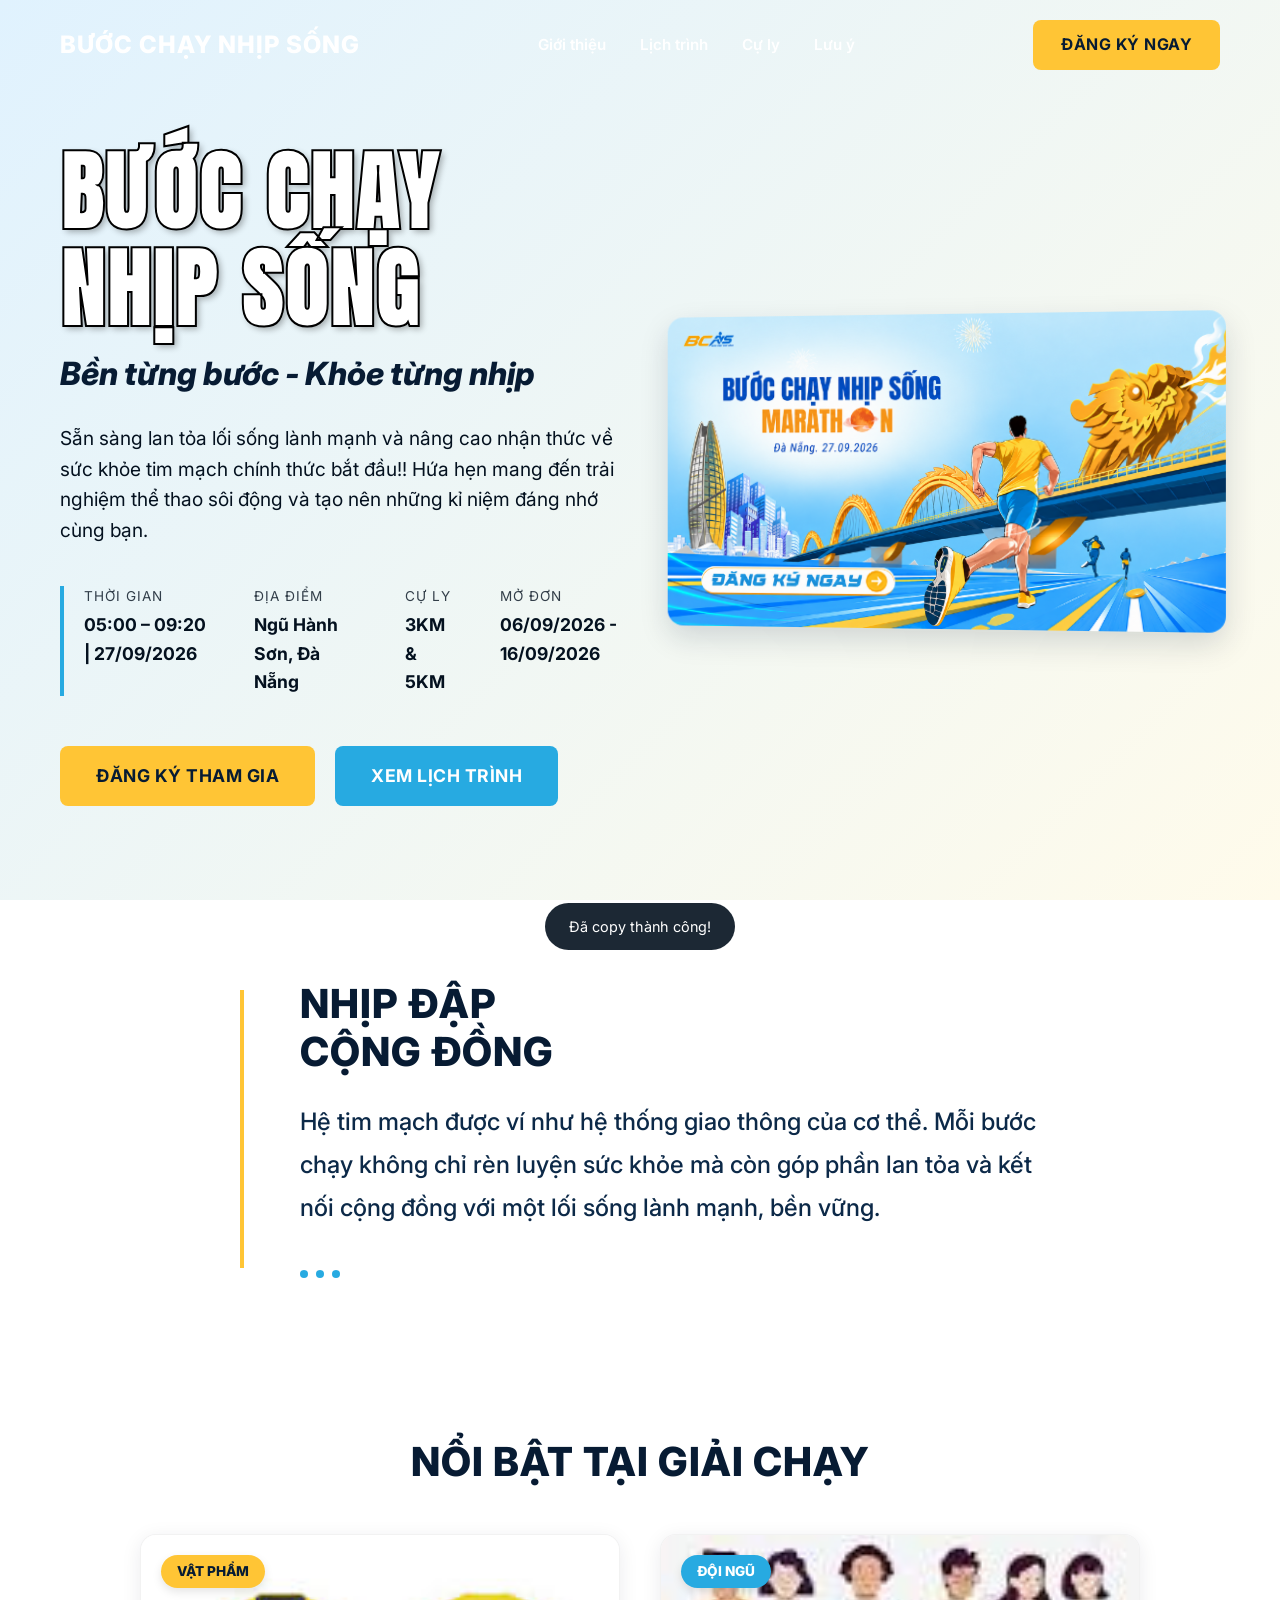
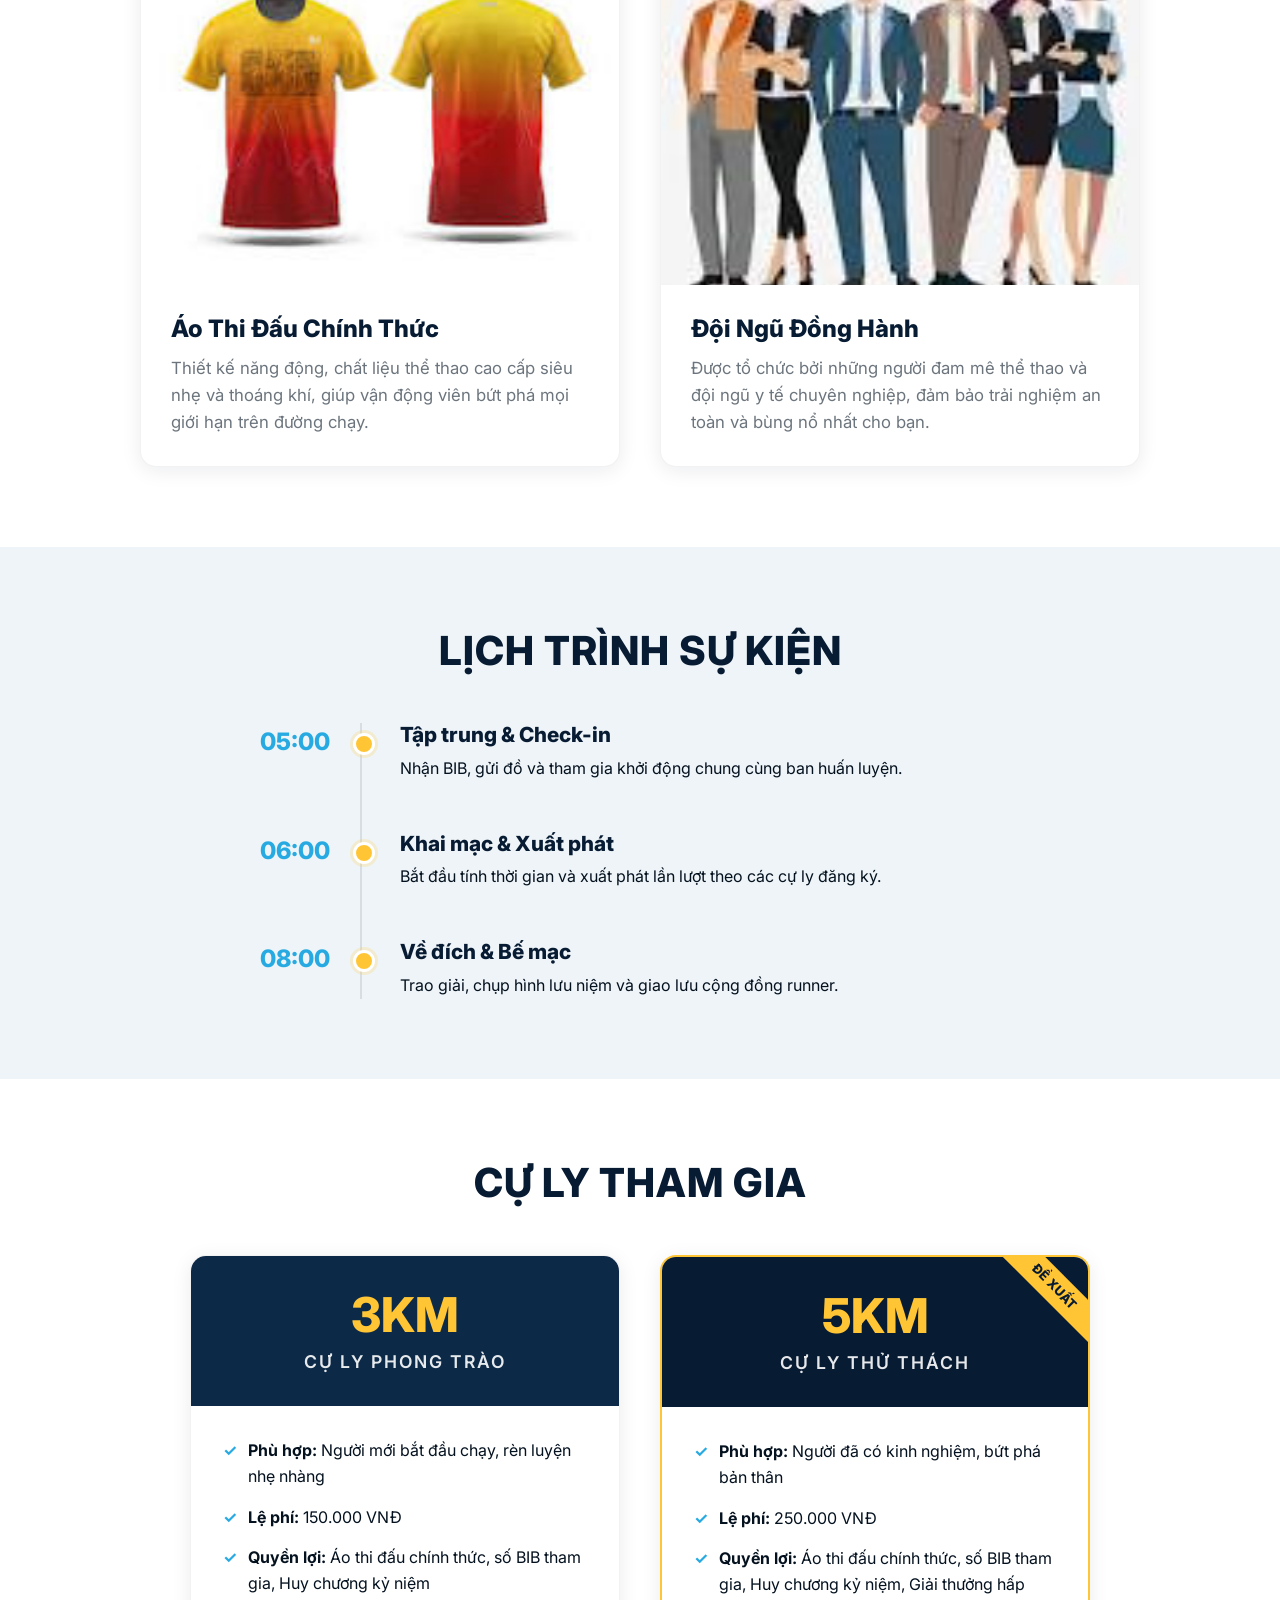
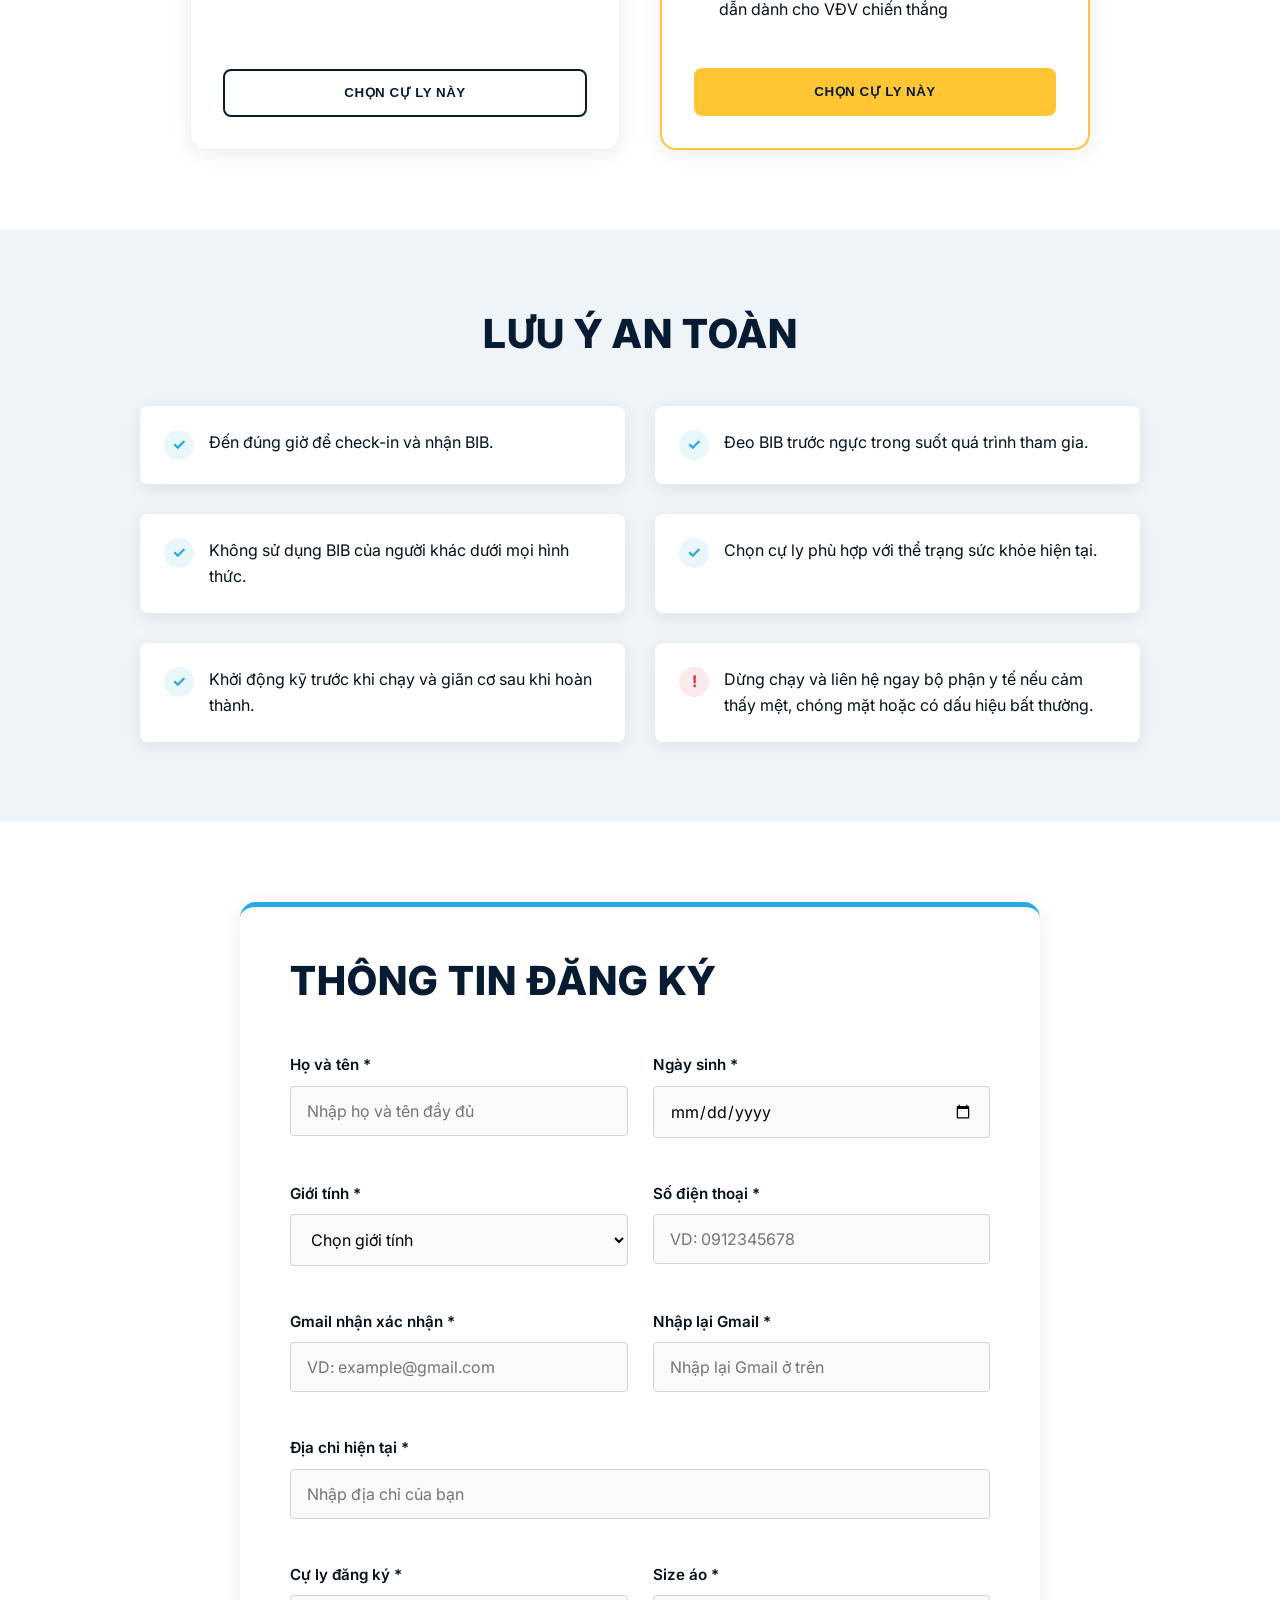
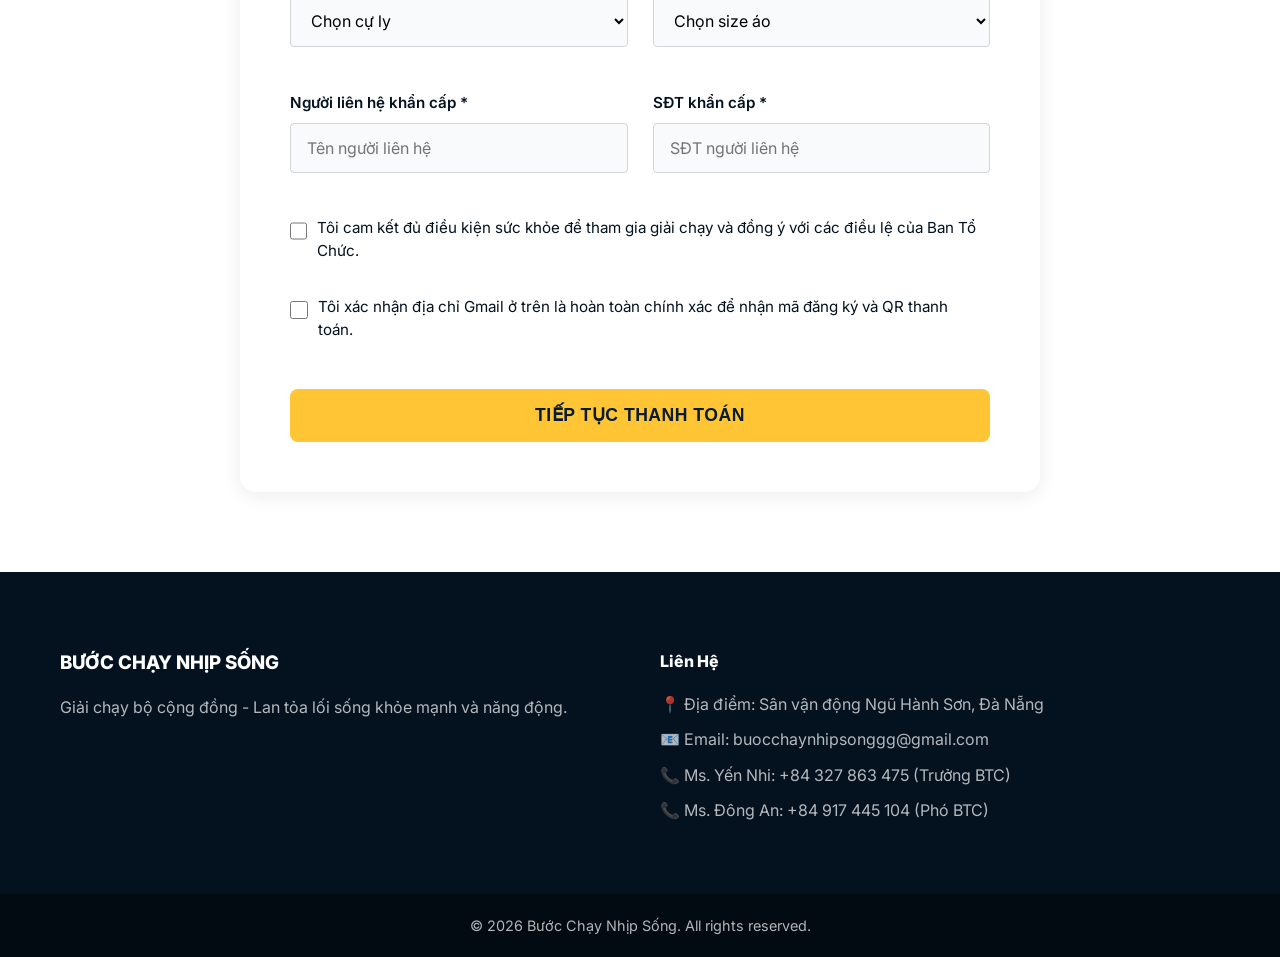
==== index.html @ dd61e68c "BCNS v0" ====
<!DOCTYPE html>
<html lang="vi">
<head>
    <meta charset="UTF-8">
    <meta name="viewport" content="width=device-width, initial-scale=1.0">
    <title>BƯỚC CHẠY NHỊP SỐNG - Đăng Ký Giải Chạy</title>
    <meta name="description" content="Đăng ký tham gia giải chạy cộng đồng BƯỚC CHẠY NHỊP SỐNG tại Đà Nẵng. Bền từng bước - Khỏe từng nhịp.">
    <link rel="preconnect" href="https://fonts.googleapis.com">
    <link rel="preconnect" href="https://fonts.gstatic.com" crossorigin>
    <link href="https://fonts.googleapis.com/css2?family=Anton&family=Inter:wght@400;500;600;700;800&display=swap" rel="stylesheet">
    <link rel="stylesheet" href="assets/css/style.css">
</head>
<body>
    <!-- HEADER -->
    <header id="header">
        <div class="container header-container">
            <div class="logo">
                <span class="logo-text">BƯỚC CHẠY NHỊP SỐNG</span>
            </div>
            <nav class="desktop-nav">
                <a href="#hero">Giới thiệu</a>
                <a href="#schedule">Lịch trình</a>
                <a href="#distance">Cự ly</a>
                <a href="#safety">Lưu ý</a>
            </nav>
            <div class="header-cta">
                <a href="#register" class="btn btn-primary">Đăng ký ngay</a>
            </div>
            <button class="mobile-menu-btn" aria-label="Mở menu">
                <span></span>
                <span></span>
                <span></span>
            </button>
        </div>
        <div class="mobile-nav">
            <a href="#hero">Giới thiệu</a>
            <a href="#schedule">Lịch trình</a>
            <a href="#distance">Cự ly</a>
            <a href="#safety">Lưu ý</a>
            <a href="#register" class="btn btn-primary">Đăng ký ngay</a>
        </div>
    </header>

    <!-- HERO SECTION -->
    <section id="hero" class="hero fade-up">
        <!-- Nếu bạn có ảnh nền tổng thể (chứa mờ rồng và runner), hãy dùng class hero-bg-image -->
        <div class="container hero-container-split">
            <div class="hero-content-left">
                <h1 class="hero-title-stroke">BƯỚC CHẠY<br>NHỊP SỐNG</h1>
                <p class="hero-slogan-italic">Bền từng bước - Khỏe từng nhịp</p>
                <p class="hero-desc dark-text">Sẵn sàng lan tỏa lối sống lành mạnh và nâng cao nhận thức về sức khỏe tim mạch chính thức bắt đầu!! Hứa hẹn mang đến trải nghiệm thể thao sôi động và tạo nên những kỉ niệm đáng nhớ cùng bạn.</p>
                
                <div class="hero-info dark-text">
                    <div class="info-item">
                        <span class="info-label">Thời gian</span>
                        <span class="info-value">05:00 – 09:20 | 27/09/2026</span>
                    </div>
                    <div class="info-item">
                        <span class="info-label">Địa điểm</span>
                        <span class="info-value">Ngũ Hành Sơn, Đà Nẵng</span>
                    </div>
                    <div class="info-item">
                        <span class="info-label">Cự ly</span>
                        <span class="info-value">3KM & 5KM</span>
                    </div>
                    <div class="info-item">
                        <span class="info-label">Mở đơn</span>
                        <span class="info-value">06/09/2026 - 16/09/2026</span>
                    </div>
                </div>

                <div class="hero-buttons">
                    <a href="#register" class="btn btn-primary btn-large">Đăng ký tham gia</a>
                    <a href="#schedule" class="btn btn-secondary btn-large">Xem lịch trình</a>
                </div>
            </div>
            <div class="hero-image-right">
                <!-- Chèn ảnh khung bên phải của bạn vào đây (hero-banner.png) -->
                <img src="./images/banner.png" alt="Banner Bước Chạy Nhịp Sống" id="heroRightImage">
            </div>
        </div>
    </section>

    <!-- Ý NGHĨA CHIẾN DỊCH -->
    <section id="meaning" class="meaning py-section">
        <div class="container meaning-container fade-up">
            <div class="editorial-layout">
                <div class="editorial-line"></div>
                <h2 class="section-title">Nhịp Đập<br>Cộng Đồng</h2>
                <p class="editorial-text">
                    Hệ tim mạch được ví như hệ thống giao thông của cơ thể. Mỗi bước chạy không chỉ rèn luyện sức khỏe mà còn góp phần lan tỏa và kết nối cộng đồng với một lối sống lành mạnh, bền vững.
                </p>
                <div class="editorial-dots">
                    <span></span><span></span><span></span>
                </div>
            </div>
        </div>
    </section>

    <!-- TRƯNG BÀY VẬT PHẨM & ĐỘI NGŨ -->
    <section id="showcase" class="showcase py-section">
        <div class="container fade-up">
            <h2 class="section-title text-center">Nổi Bật Tại Giải Chạy</h2>
            <div class="showcase-grid">
                <!-- Áo chạy -->
                <div class="showcase-card">
                    <div class="showcase-image-wrapper">
                        <img src="images/aochay.jpg" alt="Áo thi đấu chính thức" class="showcase-img">
                        <div class="showcase-badge">Vật phẩm</div>
                    </div>
                    <div class="showcase-content">
                        <h3>Áo Thi Đấu Chính Thức</h3>
                        <p>Thiết kế năng động, chất liệu thể thao cao cấp siêu nhẹ và thoáng khí, giúp vận động viên bứt phá mọi giới hạn trên đường chạy.</p>
                    </div>
                </div>
                
                <!-- Đội ngũ -->
                <div class="showcase-card">
                    <div class="showcase-image-wrapper">
                        <img src="images/doingu.jpg" alt="Đội ngũ ban tổ chức" class="showcase-img">
                        <div class="showcase-badge team-badge">Đội ngũ</div>
                    </div>
                    <div class="showcase-content">
                        <h3>Đội Ngũ Đồng Hành</h3>
                        <p>Được tổ chức bởi những người đam mê thể thao và đội ngũ y tế chuyên nghiệp, đảm bảo trải nghiệm an toàn và bùng nổ nhất cho bạn.</p>
                    </div>
                </div>
            </div>
        </div>
    </section>

    <!-- LỊCH TRÌNH -->
    <section id="schedule" class="schedule py-section bg-alt">
        <div class="container fade-up">
            <h2 class="section-title text-center">Lịch Trình Sự Kiện</h2>
            <div class="timeline">
                <div class="timeline-item">
                    <div class="timeline-time">05:00</div>
                    <div class="timeline-content">
                        <h3>Tập trung & Check-in</h3>
                        <p>Nhận BIB, gửi đồ và tham gia khởi động chung cùng ban huấn luyện.</p>
                    </div>
                </div>
                <div class="timeline-item">
                    <div class="timeline-time">06:00</div>
                    <div class="timeline-content">
                        <h3>Khai mạc & Xuất phát</h3>
                        <p>Bắt đầu tính thời gian và xuất phát lần lượt theo các cự ly đăng ký.</p>
                    </div>
                </div>
                <div class="timeline-item">
                    <div class="timeline-time">08:00</div>
                    <div class="timeline-content">
                        <h3>Về đích & Bế mạc</h3>
                        <p>Trao giải, chụp hình lưu niệm và giao lưu cộng đồng runner.</p>
                    </div>
                </div>
            </div>
        </div>
    </section>

    <!-- CỰ LY -->
    <section id="distance" class="distance py-section">
        <div class="container fade-up">
            <h2 class="section-title text-center">Cự Ly Tham Gia</h2>
            <div class="distance-grid">
                <!-- Card 3KM -->
                <div class="distance-card">
                    <div class="card-header">
                        <h3>3KM</h3>
                        <span class="card-subtitle">Cự ly phong trào</span>
                    </div>
                    <div class="card-body">
                        <ul class="card-features">
                            <li><strong>Phù hợp:</strong> Người mới bắt đầu chạy, rèn luyện nhẹ nhàng</li>
                            <li><strong>Lệ phí:</strong> 150.000 VNĐ</li>
                            <li><strong>Quyền lợi:</strong> Áo thi đấu chính thức, số BIB tham gia, Huy chương kỷ niệm</li>
                        </ul>
                        <button class="btn btn-outline btn-full" onclick="selectDistance('3km')">Chọn cự ly này</button>
                    </div>
                </div>
                
                <!-- Card 5KM -->
                <div class="distance-card highlight">
                    <div class="card-header">
                        <h3>5KM</h3>
                        <span class="card-subtitle">Cự ly thử thách</span>
                    </div>
                    <div class="card-body">
                        <ul class="card-features">
                            <li><strong>Phù hợp:</strong> Người đã có kinh nghiệm, bứt phá bản thân</li>
                            <li><strong>Lệ phí:</strong> 250.000 VNĐ</li>
                            <li><strong>Quyền lợi:</strong> Áo thi đấu chính thức, số BIB tham gia, Huy chương kỷ niệm, Giải thưởng hấp dẫn dành cho VĐV chiến thắng</li>
                        </ul>
                        <button class="btn btn-primary btn-full" onclick="selectDistance('5km')">Chọn cự ly này</button>
                    </div>
                </div>
            </div>
        </div>
    </section>

    <!-- LƯU Ý AN TOÀN -->
    <section id="safety" class="safety py-section bg-alt">
        <div class="container fade-up">
            <h2 class="section-title text-center">Lưu Ý An Toàn</h2>
            <div class="safety-list">
                <div class="safety-item">
                    <span class="safety-icon">✓</span>
                    <p>Đến đúng giờ để check-in và nhận BIB.</p>
                </div>
                <div class="safety-item">
                    <span class="safety-icon">✓</span>
                    <p>Đeo BIB trước ngực trong suốt quá trình tham gia.</p>
                </div>
                <div class="safety-item">
                    <span class="safety-icon">✓</span>
                    <p>Không sử dụng BIB của người khác dưới mọi hình thức.</p>
                </div>
                <div class="safety-item">
                    <span class="safety-icon">✓</span>
                    <p>Chọn cự ly phù hợp với thể trạng sức khỏe hiện tại.</p>
                </div>
                <div class="safety-item">
                    <span class="safety-icon">✓</span>
                    <p>Khởi động kỹ trước khi chạy và giãn cơ sau khi hoàn thành.</p>
                </div>
                <div class="safety-item">
                    <span class="safety-icon warning">!</span>
                    <p>Dừng chạy và liên hệ ngay bộ phận y tế nếu cảm thấy mệt, chóng mặt hoặc có dấu hiệu bất thường.</p>
                </div>
            </div>
        </div>
    </section>

    <!-- FORM ĐĂNG KÝ -->
    <section id="register" class="register py-section">
        <div class="container fade-up">
            <div class="form-container">
                <h2 class="section-title">Thông Tin Đăng Ký</h2>
                <form id="registrationForm" onsubmit="handleFormSubmit(event)">
                    <div class="form-grid">
                        <div class="form-group">
                            <label for="fullname">Họ và tên *</label>
                            <input type="text" id="fullname" name="fullname" placeholder="Nhập họ và tên đầy đủ" required>
                            <span class="error-msg" id="error-fullname"></span>
                        </div>
                        <div class="form-group">
                            <label for="dob">Ngày sinh *</label>
                            <input type="date" id="dob" name="dob" required>
                            <span class="error-msg" id="error-dob"></span>
                        </div>
                        <div class="form-group">
                            <label for="gender">Giới tính *</label>
                            <select id="gender" name="gender" required>
                                <option value="" disabled selected>Chọn giới tính</option>
                                <option value="Nam">Nam</option>
                                <option value="Nữ">Nữ</option>
                            </select>
                            <span class="error-msg" id="error-gender"></span>
                        </div>
                        <div class="form-group">
                            <label for="phone">Số điện thoại *</label>
                            <input type="tel" id="phone" name="phone" placeholder="VD: 0912345678" pattern="[0-9]{10}" required>
                            <span class="error-msg" id="error-phone"></span>
                        </div>
                        <div class="form-group">
                            <label for="email">Gmail nhận xác nhận *</label>
                            <input type="email" id="email" name="email" placeholder="VD: example@gmail.com" required>
                            <span class="error-msg" id="error-email"></span>
                        </div>
                        <div class="form-group">
                            <label for="confirmEmail">Nhập lại Gmail *</label>
                            <input type="email" id="confirmEmail" name="confirmEmail" placeholder="Nhập lại Gmail ở trên" required>
                            <span class="error-msg" id="error-confirmEmail"></span>
                        </div>
                        
                        <!-- HONEYPOT TRÁNH SPAM -->
                        <div style="display:none;">
                            <input type="text" id="website_url" name="website_url" tabindex="-1" autocomplete="off">
                        </div>
                        <div class="form-group full-width">
                            <label for="address">Địa chỉ hiện tại *</label>
                            <input type="text" id="address" name="address" placeholder="Nhập địa chỉ của bạn" required>
                            <span class="error-msg" id="error-address"></span>
                        </div>
                        <div class="form-group">
                            <label for="distance-select">Cự ly đăng ký *</label>
                            <select id="distance-select" name="distance" required onchange="updateFee()">
                                <option value="" disabled selected>Chọn cự ly</option>
                                <option value="3km" data-fee="150000">3KM (150.000đ)</option>
                                <option value="5km" data-fee="250000">5KM (250.000đ)</option>
                            </select>
                            <span class="error-msg" id="error-distance-select"></span>
                        </div>
                        <div class="form-group">
                            <label for="size">Size áo *</label>
                            <select id="size" name="size" required>
                                <option value="" disabled selected>Chọn size áo</option>
                                <option value="S">Size S</option>
                                <option value="M">Size M</option>
                                <option value="L">Size L</option>
                                <option value="XL">Size XL</option>
                                <option value="XXL">Size XXL</option>
                            </select>
                            <span class="error-msg" id="error-size"></span>
                        </div>
                        <div class="form-group">
                            <label for="emergencyName">Người liên hệ khẩn cấp *</label>
                            <input type="text" id="emergencyName" name="emergencyName" placeholder="Tên người liên hệ" required>
                            <span class="error-msg" id="error-emergencyName"></span>
                        </div>
                        <div class="form-group">
                            <label for="emergencyPhone">SĐT khẩn cấp *</label>
                            <input type="tel" id="emergencyPhone" name="emergencyPhone" placeholder="SĐT người liên hệ" pattern="[0-9]{10}" required>
                            <span class="error-msg" id="error-emergencyPhone"></span>
                        </div>
                        
                        <div class="form-group full-width checkbox-group">
                            <input type="checkbox" id="agreement" name="agreement" required>
                            <label for="agreement">Tôi cam kết đủ điều kiện sức khỏe để tham gia giải chạy và đồng ý với các điều lệ của Ban Tổ Chức.</label>
                            <span class="error-msg" id="error-agreement"></span>
                        </div>
                        <div class="form-group full-width checkbox-group">
                            <input type="checkbox" id="confirmEmailCheck" name="confirmEmailCheck" required>
                            <label for="confirmEmailCheck">Tôi xác nhận địa chỉ Gmail ở trên là hoàn toàn chính xác để nhận mã đăng ký và QR thanh toán.</label>
                            <span class="error-msg" id="error-confirmEmailCheck"></span>
                        </div>
                    </div>

                    <div class="form-actions">
                        <button type="submit" class="btn btn-primary btn-large btn-full" id="submitBtn">
                            Tiếp tục thanh toán
                        </button>
                    </div>
                </form>
            </div>
        </div>
    </section>

    <!-- KHU VỰC THANH TOÁN (Ẩn mặc định) -->
    <section id="paymentSection" class="register py-section" style="display: none;">
        <div class="container fade-up visible">
            <div class="form-container" style="text-align: center;">
                <h2 class="section-title">Thanh Toán Đăng Ký</h2>
                <div class="info-box" style="text-align: left; background: var(--bg-light); border-left: 4px solid var(--blue-sport); padding: 15px; margin-bottom: 20px;">
                    <p><strong>Mã đăng ký:</strong> <span id="paymentCode" class="highlight-text" style="color: var(--blue-sport);"></span></p>
                    <p style="font-size: 0.9rem; color: var(--navy-sub); margin-top: 5px;">Mã này đã được gửi về Gmail của bạn.</p>
                </div>
                
                <div class="qr-wrapper" style="margin-bottom: 20px;">
                    <img id="paymentQrImage" src="" alt="QR Code Thanh Toán" style="max-width: 250px; border: 1px solid #E5E7EB; border-radius: 8px; padding: 10px;">
                </div>
                
                <div class="payment-info" style="text-align: left; background: #f9fafb; padding: 20px; border-radius: 8px; margin-bottom: 25px;">
                    <div class="info-row" style="display: flex; justify-content: space-between; margin-bottom: 15px; border-bottom: 1px solid #e5e7eb; padding-bottom: 10px;">
                        <span class="label" style="color: #6b7280; font-weight: 500;">Ngân hàng:</span>
                        <span class="value" id="paymentBankName" style="font-weight: 600;"></span>
                    </div>
                    <div class="info-row" style="display: flex; justify-content: space-between; margin-bottom: 15px; border-bottom: 1px solid #e5e7eb; padding-bottom: 10px;">
                        <span class="label" style="color: #6b7280; font-weight: 500;">Chủ tài khoản:</span>
                        <span class="value" id="paymentAccountName" style="font-weight: 600;"></span>
                    </div>
                    <div class="info-row" style="display: flex; justify-content: space-between; margin-bottom: 15px; border-bottom: 1px solid #e5e7eb; padding-bottom: 10px;">
                        <span class="label" style="color: #6b7280; font-weight: 500;">Số tài khoản:</span>
                        <div class="copy-group" style="display: flex; gap: 10px; align-items: center;">
                            <span class="value" id="paymentBankAccount" style="font-weight: 600;"></span>
                            <button type="button" class="btn-copy" onclick="copyText('paymentBankAccount')" style="padding: 4px 8px; font-size: 0.8rem; background: var(--bg-alt); border: 1px solid #d1d5db; border-radius: 4px; cursor: pointer;">Copy</button>
                        </div>
                    </div>
                    <div class="info-row" style="display: flex; justify-content: space-between; margin-bottom: 15px; border-bottom: 1px solid #e5e7eb; padding-bottom: 10px;">
                        <span class="label" style="color: #6b7280; font-weight: 500;">Số tiền:</span>
                        <div class="copy-group" style="display: flex; gap: 10px; align-items: center;">
                            <span class="value highlight-text" id="paymentFee" style="color: var(--error); font-weight: bold;"></span>
                            <button type="button" class="btn-copy" onclick="copyText('paymentFee', true)" style="padding: 4px 8px; font-size: 0.8rem; background: var(--bg-alt); border: 1px solid #d1d5db; border-radius: 4px; cursor: pointer;">Copy</button>
                        </div>
                    </div>
                    <div class="info-row vertical" style="margin-bottom: 10px;">
                        <span class="label" style="display: block; color: #6b7280; font-weight: 500; margin-bottom: 5px;">Nội dung chuyển khoản (BẮT BUỘC):</span>
                        <div class="copy-group" style="display: flex; justify-content: space-between; align-items: center; background: #fff; padding: 10px; border: 1px dashed var(--error); border-radius: 4px;">
                            <span class="value highlight-text" id="paymentTransferContent" style="color: var(--error); font-weight: bold;"></span>
                            <button type="button" class="btn-copy" onclick="copyText('paymentTransferContent')" style="padding: 4px 8px; font-size: 0.8rem; background: var(--error); color: white; border: none; border-radius: 4px; cursor: pointer;">Copy</button>
                        </div>
                    </div>
                </div>
                
                <button type="button" class="btn btn-primary btn-large btn-full" id="btnShowUploadSection">
                    TÔI ĐÃ THANH TOÁN
                </button>
                <p style="margin-top: 15px; font-size: 0.9rem; color: #6b7280;">Bấm nút trên để mở khu vực tải ảnh hóa đơn (Bill).</p>
            </div>
        </div>
    </section>

    <!-- KHU VỰC TẢI HÓA ĐƠN (Ẩn mặc định) -->
    <section id="uploadSection" class="register py-section" style="display: none;">
        <div class="container fade-up visible">
            <div class="form-container" style="text-align: center;">
                <h2 class="section-title">Tải Hóa Đơn Chuyển Khoản</h2>
                <p style="margin-bottom: 20px; color: var(--navy-sub);">Vui lòng tải lên ảnh chụp màn hình giao dịch thành công.</p>
                
                <!-- Vùng Drag & Drop -->
                <div id="dropZone" class="upload-dropzone" style="border: 2px dashed var(--blue-sport); border-radius: 8px; padding: 40px 20px; background: #f0f9ff; cursor: pointer; transition: all 0.3s ease; margin-bottom: 20px;">
                    <div style="font-size: 3rem; margin-bottom: 10px;">📤</div>
                    <p style="font-weight: 600; color: var(--navy-main); margin-bottom: 5px;">Nhấn để chọn ảnh hoặc Kéo thả ảnh vào đây</p>
                    <p style="font-size: 0.85rem; color: #6b7280;">Hỗ trợ định dạng: JPG, JPEG, PNG, WEBP (Tối đa 2MB)</p>
                </div>
                
                <input type="file" id="billUploadInput" accept="image/jpeg, image/png, image/webp, image/jpg" style="display: none;">
                
                <!-- Vùng Preview Ảnh -->
                <div id="previewContainer" style="display: none; margin-bottom: 25px;">
                    <p style="font-weight: 600; color: var(--navy-main); margin-bottom: 10px;">Ảnh đã chọn:</p>
                    <div style="position: relative; display: inline-block;">
                        <img id="previewImage" src="" alt="Preview Bill" style="max-width: 100%; max-height: 300px; border-radius: 8px; border: 1px solid #d1d5db; box-shadow: 0 4px 6px rgba(0,0,0,0.1);">
                        <button id="resetUploadBtn" style="position: absolute; top: -10px; right: -10px; background: var(--error); color: white; border: none; border-radius: 50%; width: 30px; height: 30px; cursor: pointer; font-weight: bold; box-shadow: 0 2px 4px rgba(0,0,0,0.2);">X</button>
                    </div>
                </div>
                
                <button type="button" class="btn btn-primary btn-large btn-full" id="submitBillBtn" disabled>
                    GỬI BILL XÁC NHẬN
                </button>
            </div>
        </div>
    </section>

    <!-- FOOTER -->
    <footer class="footer">
        <div class="container footer-grid">
            <div class="footer-info">
                <h3>BƯỚC CHẠY NHỊP SỐNG</h3>
                <p>Giải chạy bộ cộng đồng - Lan tỏa lối sống khỏe mạnh và năng động.</p>
            </div>
            <div class="footer-contact">
                <h4>Liên Hệ</h4>
                <p>📍 Địa điểm: Sân vận động Ngũ Hành Sơn, Đà Nẵng</p>
                <p>📧 Email: buocchaynhipsonggg@gmail.com</p>
                <p>📞 Ms. Yến Nhi: +84 327 863 475 (Trưởng BTC)</p>
                <p>📞 Ms. Đông An: +84 917 445 104 (Phó BTC)</p>
            </div>
        </div>
        <div class="footer-bottom">
            <p>&copy; 2026 Bước Chạy Nhịp Sống. All rights reserved.</p>
        </div>
    </footer>

    <!-- MODAL XÁC NHẬN GMAIL -->
    <div id="confirmSubmitModal" class="modal">
        <div class="modal-content fade-up" style="max-width: 500px; text-align: center;">
            <div class="modal-body" style="padding: 30px;">
                <div style="font-size: 3rem; margin-bottom: 15px;">✉️</div>
                <h3 style="margin-bottom: 15px; color: var(--navy-main);">Xác nhận thông tin</h3>
                <p style="margin-bottom: 10px; color: var(--navy-sub);">Gmail nhận thông tin của bạn là:</p>
                <div style="background: var(--bg-light); padding: 15px; border-radius: 8px; margin-bottom: 20px;">
                    <strong id="confirmModalEmailTxt" style="color: var(--blue-sport); font-size: 1.1rem;"></strong>
                </div>
                <p style="margin-bottom: 25px; color: var(--error); font-size: 0.9rem;">
                    Vui lòng kiểm tra kỹ. Mã đăng ký và thông tin nhận BIB sẽ được gửi đến địa chỉ này!
                </p>
                <div style="display: flex; gap: 15px; justify-content: center;">
                    <button class="btn btn-outline" onclick="closeConfirmModal()">Sửa lại email</button>
                    <button class="btn btn-primary" id="finalSubmitBtn" onclick="submitRegistration()">Xác nhận gửi</button>
                </div>
            </div>
        </div>
    </div>

    <!-- Toast Notification cho thao tác Copy -->
    <div id="toast" class="toast">Đã copy thành công!</div>

    <script src="assets/js/config.js"></script>
    <script src="assets/js/registration.js"></script>
    <script src="assets/js/payment-proof.js"></script>
</body>
</html>
---- assets/css/style.css ----
/* ==========================================================================
   DESIGN TOKENS & VARIABLES
   ========================================================================== */
   :root {
    /* Colors */
    --navy-main: #071B33;
    --navy-sub: #0C2948;
    --navy-dark: #04111F;
    --yellow-energy: #FFC535;
    --blue-sport: #27AAE1;
    --white: #FFFFFF;
    --bg-light: #EEF4F7;
    --text-muted: #6C757D;
    --error: #DC3545;
    
    /* Typography */
    --font-family: 'Inter', sans-serif;
    
    /* Spacing */
    --container-max-width: 1200px;
    --section-padding: 80px 20px;
    --card-padding: 32px;
    
    /* Layout */
    --radius-sm: 4px;
    --radius-md: 8px;
    --radius-lg: 16px;
    --shadow-subtle: 0 4px 20px rgba(7, 27, 51, 0.08);
    --shadow-hover: 0 12px 30px rgba(7, 27, 51, 0.15);
    --transition: all 0.3s cubic-bezier(0.25, 0.8, 0.25, 1);
}

/* ==========================================================================
   RESET & BASE STYLES
   ========================================================================== */
* {
    margin: 0;
    padding: 0;
    box-sizing: border-box;
}

html {
    scroll-behavior: smooth;
    font-size: 16px;
}

body {
    font-family: var(--font-family);
    color: var(--navy-dark);
    background-color: var(--white);
    line-height: 1.6;
    overflow-x: hidden;
}

h1, h2, h3, h4, h5, h6 {
    font-weight: 800;
    line-height: 1.2;
    margin-bottom: 1rem;
    color: var(--navy-main);
}

a {
    text-decoration: none;
    color: var(--blue-sport);
    transition: var(--transition);
}

ul {
    list-style: none;
}

.container {
    max-width: var(--container-max-width);
    margin: 0 auto;
    padding: 0 20px;
}

.py-section {
    padding: var(--section-padding);
}

.bg-alt {
    background-color: var(--bg-light);
}

.text-center {
    text-align: center;
}

.section-title {
    font-size: 2.5rem;
    margin-bottom: 3rem;
    text-transform: uppercase;
    letter-spacing: 1px;
}

/* ==========================================================================
   BUTTONS
   ========================================================================== */
.btn {
    display: inline-flex;
    align-items: center;
    justify-content: center;
    padding: 12px 28px;
    border-radius: var(--radius-md);
    font-weight: 700;
    text-transform: uppercase;
    letter-spacing: 0.5px;
    cursor: pointer;
    border: none;
    transition: var(--transition);
    min-height: 48px; /* Mobile tap target */
}

.btn-primary {
    background-color: var(--yellow-energy);
    color: var(--navy-main);
}

.btn-primary:hover {
    background-color: #e5b02f;
    transform: translateY(-2px);
    box-shadow: 0 6px 15px rgba(255, 197, 53, 0.4);
}

.btn-secondary {
    background-color: var(--blue-sport);
    color: var(--white);
}

.btn-secondary:hover {
    background-color: #1f90c2;
    transform: translateY(-2px);
    box-shadow: 0 6px 15px rgba(39, 170, 225, 0.4);
}

.btn-outline {
    background-color: transparent;
    border: 2px solid var(--navy-main);
    color: var(--navy-main);
}

.btn-outline:hover {
    background-color: var(--navy-main);
    color: var(--white);
}

.btn-large {
    padding: 16px 36px;
    font-size: 1.1rem;
}

.btn-full {
    width: 100%;
}

.btn:disabled {
    opacity: 0.7;
    cursor: not-allowed;
    transform: none;
    box-shadow: none;
}

/* ==========================================================================
   HEADER & NAVIGATION
   ========================================================================== */
header {
    position: fixed;
    top: 0;
    left: 0;
    width: 100%;
    z-index: 1000;
    background-color: transparent;
    transition: var(--transition);
    padding: 20px 0;
}

header.scrolled {
    background-color: rgba(7, 27, 51, 0.95);
    backdrop-filter: blur(10px);
    padding: 12px 0;
    box-shadow: 0 2px 10px rgba(0,0,0,0.1);
}

.header-container {
    display: flex;
    justify-content: space-between;
    align-items: center;
}

.logo-text {
    font-weight: 800;
    font-size: 1.5rem;
    color: var(--white);
    text-transform: uppercase;
    letter-spacing: 1px;
}

.desktop-nav a {
    color: var(--white);
    margin: 0 15px;
    font-weight: 600;
    font-size: 0.95rem;
    position: relative;
}

.desktop-nav a::after {
    content: '';
    position: absolute;
    bottom: -4px;
    left: 0;
    width: 0;
    height: 2px;
    background-color: var(--yellow-energy);
    transition: var(--transition);
}

.desktop-nav a:hover::after {
    width: 100%;
}

.mobile-menu-btn {
    display: none;
    background: transparent;
    border: none;
    cursor: pointer;
    flex-direction: column;
    gap: 6px;
    z-index: 1001;
}

.mobile-menu-btn span {
    display: block;
    width: 28px;
    height: 3px;
    background-color: var(--white);
    border-radius: 2px;
    transition: var(--transition);
}

.mobile-nav {
    position: fixed;
    top: 0;
    right: -100%;
    width: 280px;
    height: 100vh;
    background-color: var(--navy-main);
    display: flex;
    flex-direction: column;
    padding: 80px 30px;
    box-shadow: -5px 0 20px rgba(0,0,0,0.2);
    transition: 0.4s ease-in-out;
    z-index: 999;
}

.mobile-nav.open {
    right: 0;
}

.mobile-nav a {
    color: var(--white);
    font-size: 1.2rem;
    font-weight: 600;
    margin-bottom: 24px;
}

.mobile-nav .btn {
    margin-top: auto;
}

/* ==========================================================================
   HERO SECTION
   ========================================================================== */
.hero {
    position: relative;
    min-height: 100vh;
    display: flex;
    align-items: center;
    background: linear-gradient(135deg, #e0f2fe 0%, #fffbeb 100%);
    overflow: hidden;
}

.hero-container-split {
    display: flex;
    align-items: center;
    gap: 40px;
    width: 100%;
    padding-top: 100px;
    padding-bottom: 50px;
}

.hero-content-left {
    flex: 1;
    z-index: 2;
}

.hero-image-right {
    flex: 1;
    text-align: right;
    z-index: 2;
}

.hero-image-right img {
    max-width: 100%;
    height: auto;
    border-radius: var(--radius-lg);
    box-shadow: var(--shadow-hover);
    transform: perspective(1000px) rotateY(-5deg);
    transition: var(--transition);
}

.hero-image-right img:hover {
    transform: perspective(1000px) rotateY(0deg) scale(1.02);
}

.hero-title-stroke {
    font-family: 'Anton', sans-serif;
    font-size: 5.5rem;
    color: var(--white);
    line-height: 1.1;
    margin-bottom: 10px;
    text-transform: uppercase;
    -webkit-text-stroke: 2px #000;
    text-shadow: 3px 3px 6px rgba(0,0,0,0.3);
    letter-spacing: 2px;
}

.hero-slogan-italic {
    font-size: 2rem;
    font-weight: 800;
    font-style: italic;
    color: var(--navy-main);
    margin-bottom: 24px;
}

.hero-desc {
    font-size: 1.2rem;
    margin-bottom: 40px;
    max-width: 600px;
}

.dark-text, .dark-text * {
    color: var(--navy-dark) !important;
}

.hero-info {
    display: flex;
    gap: 40px;
    margin-bottom: 50px;
    border-left: 4px solid var(--blue-sport);
    padding-left: 20px;
}

.info-item {
    display: flex;
    flex-direction: column;
}

.info-label {
    font-size: 0.85rem;
    text-transform: uppercase;
    letter-spacing: 1px;
    opacity: 0.8;
    margin-bottom: 4px;
}

.info-value {
    font-size: 1.1rem;
    font-weight: 700;
}

.hero-buttons {
    display: flex;
    gap: 20px;
}

/* ==========================================================================
   Ý NGHĨA CHIẾN DỊCH
   ========================================================================== */
.editorial-layout {
    max-width: 800px;
    margin: 0 auto;
    position: relative;
    padding-left: 60px;
}

.editorial-line {
    position: absolute;
    left: 0;
    top: 10px;
    bottom: 10px;
    width: 4px;
    background-color: var(--yellow-energy);
}

.editorial-layout .section-title {
    margin-bottom: 1.5rem;
}

.editorial-text {
    font-size: 1.5rem;
    line-height: 1.8;
    color: var(--navy-sub);
    font-weight: 500;
}

.editorial-dots {
    display: flex;
    gap: 8px;
    margin-top: 40px;
}

.editorial-dots span {
    width: 8px;
    height: 8px;
    border-radius: 50%;
    background-color: var(--blue-sport);
}

/* ==========================================================================
   SHOWCASE (ÁO & ĐỘI NGŨ)
   ========================================================================== */
.showcase-grid {
    display: grid;
    grid-template-columns: repeat(2, 1fr);
    gap: 40px;
    max-width: 1000px;
    margin: 0 auto;
}

.showcase-card {
    background: var(--white);
    border-radius: var(--radius-lg);
    overflow: hidden;
    box-shadow: var(--shadow-subtle);
    transition: var(--transition);
    border: 1px solid rgba(0,0,0,0.05);
}

.showcase-card:hover {
    transform: translateY(-5px);
    box-shadow: var(--shadow-hover);
}

.showcase-image-wrapper {
    position: relative;
    width: 100%;
    height: 350px;
    overflow: hidden;
    background-color: var(--bg-light);
}

.showcase-img {
    width: 100%;
    height: 100%;
    object-fit: cover;
    transition: transform 0.5s ease;
}

.showcase-card:hover .showcase-img {
    transform: scale(1.05);
}

.showcase-badge {
    position: absolute;
    top: 20px;
    left: 20px;
    background-color: var(--yellow-energy);
    color: var(--navy-main);
    padding: 6px 16px;
    font-weight: 800;
    text-transform: uppercase;
    font-size: 0.85rem;
    border-radius: 20px;
    box-shadow: 0 4px 10px rgba(0,0,0,0.1);
    z-index: 2;
}

.showcase-badge.team-badge {
    background-color: var(--blue-sport);
    color: var(--white);
}

.showcase-content {
    padding: 30px;
}

.showcase-content h3 {
    font-size: 1.5rem;
    margin-bottom: 12px;
    color: var(--navy-main);
}

.showcase-content p {
    color: var(--text-muted);
    font-size: 1.05rem;
}

/* ==========================================================================
   LỊCH TRÌNH
   ========================================================================== */
.timeline {
    max-width: 800px;
    margin: 0 auto;
    position: relative;
}

.timeline::before {
    content: '';
    position: absolute;
    left: 120px;
    top: 0;
    bottom: 0;
    width: 2px;
    background-color: rgba(7, 27, 51, 0.1);
}

.timeline-item {
    display: flex;
    margin-bottom: 50px;
    position: relative;
}

.timeline-item:last-child {
    margin-bottom: 0;
}

.timeline-time {
    width: 120px;
    font-size: 1.5rem;
    font-weight: 800;
    color: var(--blue-sport);
    padding-right: 30px;
    text-align: right;
}

.timeline-content {
    flex: 1;
    padding-left: 40px;
    position: relative;
}

.timeline-content::before {
    content: '';
    position: absolute;
    left: -7px;
    top: 10px;
    width: 16px;
    height: 16px;
    border-radius: 50%;
    background-color: var(--yellow-energy);
    border: 3px solid var(--white);
    box-shadow: 0 0 0 3px rgba(255, 197, 53, 0.2);
}

.timeline-content h3 {
    font-size: 1.3rem;
    margin-bottom: 8px;
}

/* ==========================================================================
   CỰ LY
   ========================================================================== */
.distance-grid {
    display: grid;
    grid-template-columns: repeat(2, 1fr);
    gap: 40px;
    max-width: 900px;
    margin: 0 auto;
}

.distance-card {
    background: var(--white);
    border-radius: var(--radius-lg);
    overflow: hidden;
    box-shadow: var(--shadow-subtle);
    transition: var(--transition);
    border: 1px solid rgba(0,0,0,0.05);
    display: flex;
    flex-direction: column;
}

.distance-card:hover {
    transform: translateY(-10px);
    box-shadow: var(--shadow-hover);
}

.distance-card.highlight {
    border: 2px solid var(--yellow-energy);
    position: relative;
}

.distance-card.highlight::before {
    content: 'ĐỀ XUẤT';
    position: absolute;
    top: 15px;
    right: -35px;
    background-color: var(--yellow-energy);
    color: var(--navy-main);
    font-size: 0.8rem;
    font-weight: 800;
    padding: 5px 40px;
    transform: rotate(45deg);
}

.card-header {
    background-color: var(--navy-sub);
    padding: 30px;
    text-align: center;
    color: var(--white);
}

.distance-card.highlight .card-header {
    background-color: var(--navy-main);
}

.card-header h3 {
    color: var(--yellow-energy);
    font-size: 3rem;
    margin-bottom: 5px;
}

.card-subtitle {
    font-size: 1.1rem;
    font-weight: 600;
    letter-spacing: 2px;
    text-transform: uppercase;
    opacity: 0.9;
}

.card-body {
    padding: var(--card-padding);
    flex: 1;
    display: flex;
    flex-direction: column;
}

.card-features {
    flex: 1;
    margin-bottom: 30px;
}

.card-features li {
    margin-bottom: 15px;
    padding-left: 25px;
    position: relative;
}

.card-features li::before {
    content: '✓';
    position: absolute;
    left: 0;
    color: var(--blue-sport);
    font-weight: bold;
}

/* ==========================================================================
   LƯU Ý AN TOÀN
   ========================================================================== */
.safety-list {
    display: grid;
    grid-template-columns: repeat(2, 1fr);
    gap: 30px;
    max-width: 1000px;
    margin: 0 auto;
}

.safety-item {
    display: flex;
    gap: 15px;
    background: var(--white);
    padding: 24px;
    border-radius: var(--radius-md);
    box-shadow: var(--shadow-subtle);
}

.safety-icon {
    display: flex;
    align-items: center;
    justify-content: center;
    width: 30px;
    height: 30px;
    background-color: rgba(39, 170, 225, 0.1);
    color: var(--blue-sport);
    border-radius: 50%;
    font-weight: bold;
    flex-shrink: 0;
}

.safety-icon.warning {
    background-color: rgba(220, 53, 69, 0.1);
    color: var(--error);
}

/* ==========================================================================
   FORM ĐĂNG KÝ
   ========================================================================== */
.form-container {
    max-width: 800px;
    margin: 0 auto;
    background: var(--white);
    padding: 50px;
    border-radius: var(--radius-lg);
    box-shadow: var(--shadow-subtle);
    border-top: 5px solid var(--blue-sport);
}

.form-grid {
    display: grid;
    grid-template-columns: repeat(2, 1fr);
    gap: 25px;
}

.form-group {
    display: flex;
    flex-direction: column;
}

.form-group.full-width {
    grid-column: 1 / -1;
}

label {
    font-weight: 600;
    margin-bottom: 8px;
    font-size: 0.95rem;
}

input[type="text"],
input[type="date"],
input[type="tel"],
input[type="email"],
select {
    padding: 14px 16px;
    border: 1px solid #D1D5DB;
    border-radius: var(--radius-sm);
    font-family: inherit;
    font-size: 1rem;
    transition: var(--transition);
    background-color: #F9FAFB;
}

input:focus,
select:focus {
    outline: none;
    border-color: var(--blue-sport);
    background-color: var(--white);
    box-shadow: 0 0 0 3px rgba(39, 170, 225, 0.15);
}

.error-msg {
    color: var(--error);
    font-size: 0.85rem;
    margin-top: 5px;
    height: 14px;
}

.checkbox-group {
    flex-direction: row;
    align-items: flex-start;
    gap: 10px;
}

.checkbox-group input {
    margin-top: 5px;
    width: 18px;
    height: 18px;
    cursor: pointer;
}

.checkbox-group label {
    font-weight: 400;
    line-height: 1.5;
    cursor: pointer;
}

.form-actions {
    margin-top: 40px;
}

/* ==========================================================================
   MODAL THANH TOÁN QR
   ========================================================================== */
.modal {
    display: none;
    position: fixed;
    inset: 0;
    background-color: rgba(4, 17, 31, 0.8);
    backdrop-filter: blur(5px);
    z-index: 2000;
    align-items: center;
    justify-content: center;
    padding: 20px;
}

.modal.active {
    display: flex;
}

.modal-content {
    background: var(--white);
    width: 100%;
    max-width: 600px;
    border-radius: var(--radius-lg);
    overflow: hidden;
    display: flex;
    flex-direction: column;
    max-height: 90vh;
}

.modal-header {
    background-color: var(--navy-main);
    color: var(--white);
    padding: 20px 30px;
    display: flex;
    justify-content: space-between;
    align-items: center;
}

.modal-header h2 {
    margin: 0;
    color: var(--white);
    font-size: 1.5rem;
}

.close-btn {
    background: transparent;
    border: none;
    color: var(--white);
    font-size: 2rem;
    line-height: 1;
    cursor: pointer;
    transition: var(--transition);
}

.close-btn:hover {
    color: var(--yellow-energy);
}

.modal-body {
    padding: 30px;
    overflow-y: auto;
}

.qr-container {
    text-align: center;
    margin-bottom: 30px;
}

.qr-container img {
    max-width: 250px;
    border: 1px solid #eee;
    border-radius: var(--radius-md);
    padding: 10px;
    box-shadow: var(--shadow-subtle);
}

.payment-info {
    background-color: var(--bg-light);
    padding: 20px;
    border-radius: var(--radius-md);
    margin-bottom: 20px;
}

.info-row {
    display: flex;
    justify-content: space-between;
    align-items: center;
    padding: 12px 0;
    border-bottom: 1px solid rgba(0,0,0,0.05);
}

.info-row:last-child {
    border-bottom: none;
}

.info-row.vertical {
    flex-direction: column;
    align-items: flex-start;
    gap: 8px;
}

.info-row .label {
    font-weight: 600;
    color: var(--text-muted);
}

.info-row .value {
    font-weight: 700;
    font-size: 1.1rem;
}

.info-row .highlight-text {
    color: var(--error);
    font-size: 1.3rem;
}

.copy-group {
    display: flex;
    align-items: center;
    gap: 15px;
    background: var(--white);
    padding: 8px 15px;
    border-radius: var(--radius-sm);
    border: 1px dashed #ccc;
    width: 100%;
    justify-content: space-between;
}

.btn-copy {
    background: var(--blue-sport);
    color: var(--white);
    border: none;
    padding: 4px 12px;
    border-radius: 4px;
    font-size: 0.85rem;
    cursor: pointer;
    font-weight: 600;
}

.payment-status {
    text-align: center;
    margin-top: 20px;
}

.status-waiting {
    color: #F59E0B;
}

.small-text {
    font-size: 0.9rem;
    color: var(--text-muted);
    margin-top: 10px;
}

.modal-footer {
    padding: 20px 30px;
    border-top: 1px solid #eee;
    display: flex;
    justify-content: flex-end;
    gap: 15px;
    background-color: #FAFAFA;
}

/* Toast */
.toast {
    position: fixed;
    bottom: -50px;
    left: 50%;
    transform: translateX(-50%);
    background: rgba(4, 17, 31, 0.9);
    color: white;
    padding: 12px 24px;
    border-radius: 30px;
    transition: 0.3s;
    z-index: 3000;
    font-size: 0.9rem;
}
.toast.show {
    bottom: 30px;
}

/* ==========================================================================
   FOOTER
   ========================================================================== */
.footer {
    background-color: var(--navy-dark);
    color: rgba(255, 255, 255, 0.7);
    padding-top: 80px;
}

.footer-grid {
    display: grid;
    grid-template-columns: repeat(2, 1fr);
    gap: 40px;
    margin-bottom: 60px;
}

.footer h3, .footer h4 {
    color: var(--white);
    margin-bottom: 20px;
}

.footer-contact p {
    margin-bottom: 10px;
}

.footer-bottom {
    background-color: #020a12;
    padding: 20px 0;
    text-align: center;
    font-size: 0.9rem;
}

/* ==========================================================================
   ANIMATIONS
   ========================================================================== */
.fade-up {
    opacity: 0;
    transform: translateY(30px);
    transition: opacity 0.8s ease-out, transform 0.8s ease-out;
}

.fade-up.visible {
    opacity: 1;
    transform: translateY(0);
}

/* Disable animations if user prefers reduced motion */
@media (prefers-reduced-motion: reduce) {
    .fade-up {
        opacity: 1;
        transform: none;
        transition: none;
    }
    html {
        scroll-behavior: auto;
    }
}

/* ==========================================================================
   RESPONSIVE
   ========================================================================== */
/* Tablet (1024px & 768px) */
@media (max-width: 1024px) {
    .hero-title {
        font-size: 4rem;
    }
    .distance-grid {
        gap: 20px;
    }
}

@media (max-width: 768px) {
    .desktop-nav, .header-cta {
        display: none;
    }
    
    .mobile-menu-btn {
        display: flex;
    }

    .hero-container-split {
        flex-direction: column;
        padding-top: 120px;
        text-align: center;
    }
    
    .hero-image-right {
        text-align: center;
        margin-top: 30px;
    }

    .hero-info {
        border-left: none;
        border-top: 4px solid var(--blue-sport);
        padding-left: 0;
        padding-top: 20px;
        flex-direction: column;
        gap: 15px;
        align-items: center;
    }

    .hero-title-stroke {
        font-size: 4rem;
    }

    .editorial-text {
        font-size: 1.2rem;
    }

    .timeline::before {
        left: 0;
    }
    .timeline-item {
        flex-direction: column;
    }
    .timeline-time {
        text-align: left;
        width: auto;
        padding-right: 0;
        margin-bottom: 10px;
        padding-left: 40px;
    }
    .timeline-content::before {
        left: -8px;
        top: 2px;
    }
    
    .distance-grid, .safety-list, .form-grid, .footer-grid, .showcase-grid {
        grid-template-columns: 1fr;
    }

    .showcase-image-wrapper {
        height: 250px;
    }

    .distance-card.highlight::before {
        right: -40px;
    }

    .form-container {
        padding: 30px 20px;
    }

    .modal-footer {
        flex-direction: column;
    }
    .modal-footer .btn {
        width: 100%;
    }
}

/* Mobile (390px & 360px) */
@media (max-width: 400px) {
    .hero-title-stroke {
        font-size: 3rem;
    }
    .hero-slogan-italic {
        font-size: 1.4rem;
    }
    .hero-buttons {
        flex-direction: column;
    }
    .section-title {
        font-size: 2rem;
    }
    .editorial-layout {
        padding-left: 20px;
    }
    .info-row.vertical .copy-group {
        flex-direction: column;
        align-items: stretch;
    }
    .info-row.vertical .copy-group .btn-copy {
        width: 100%;
        margin-top: 10px;
    }
}

/* Loader cho button */
.loader {
  display: inline-block;
  width: 16px;
  height: 16px;
  border: 2px solid rgba(255,255,255,0.3);
  border-radius: 50%;
  border-top-color: #fff;
  animation: spin 1s ease-in-out infinite;
  margin-right: 8px;
  vertical-align: middle;
}
@keyframes spin {
  to { transform: rotate(360deg); }
}
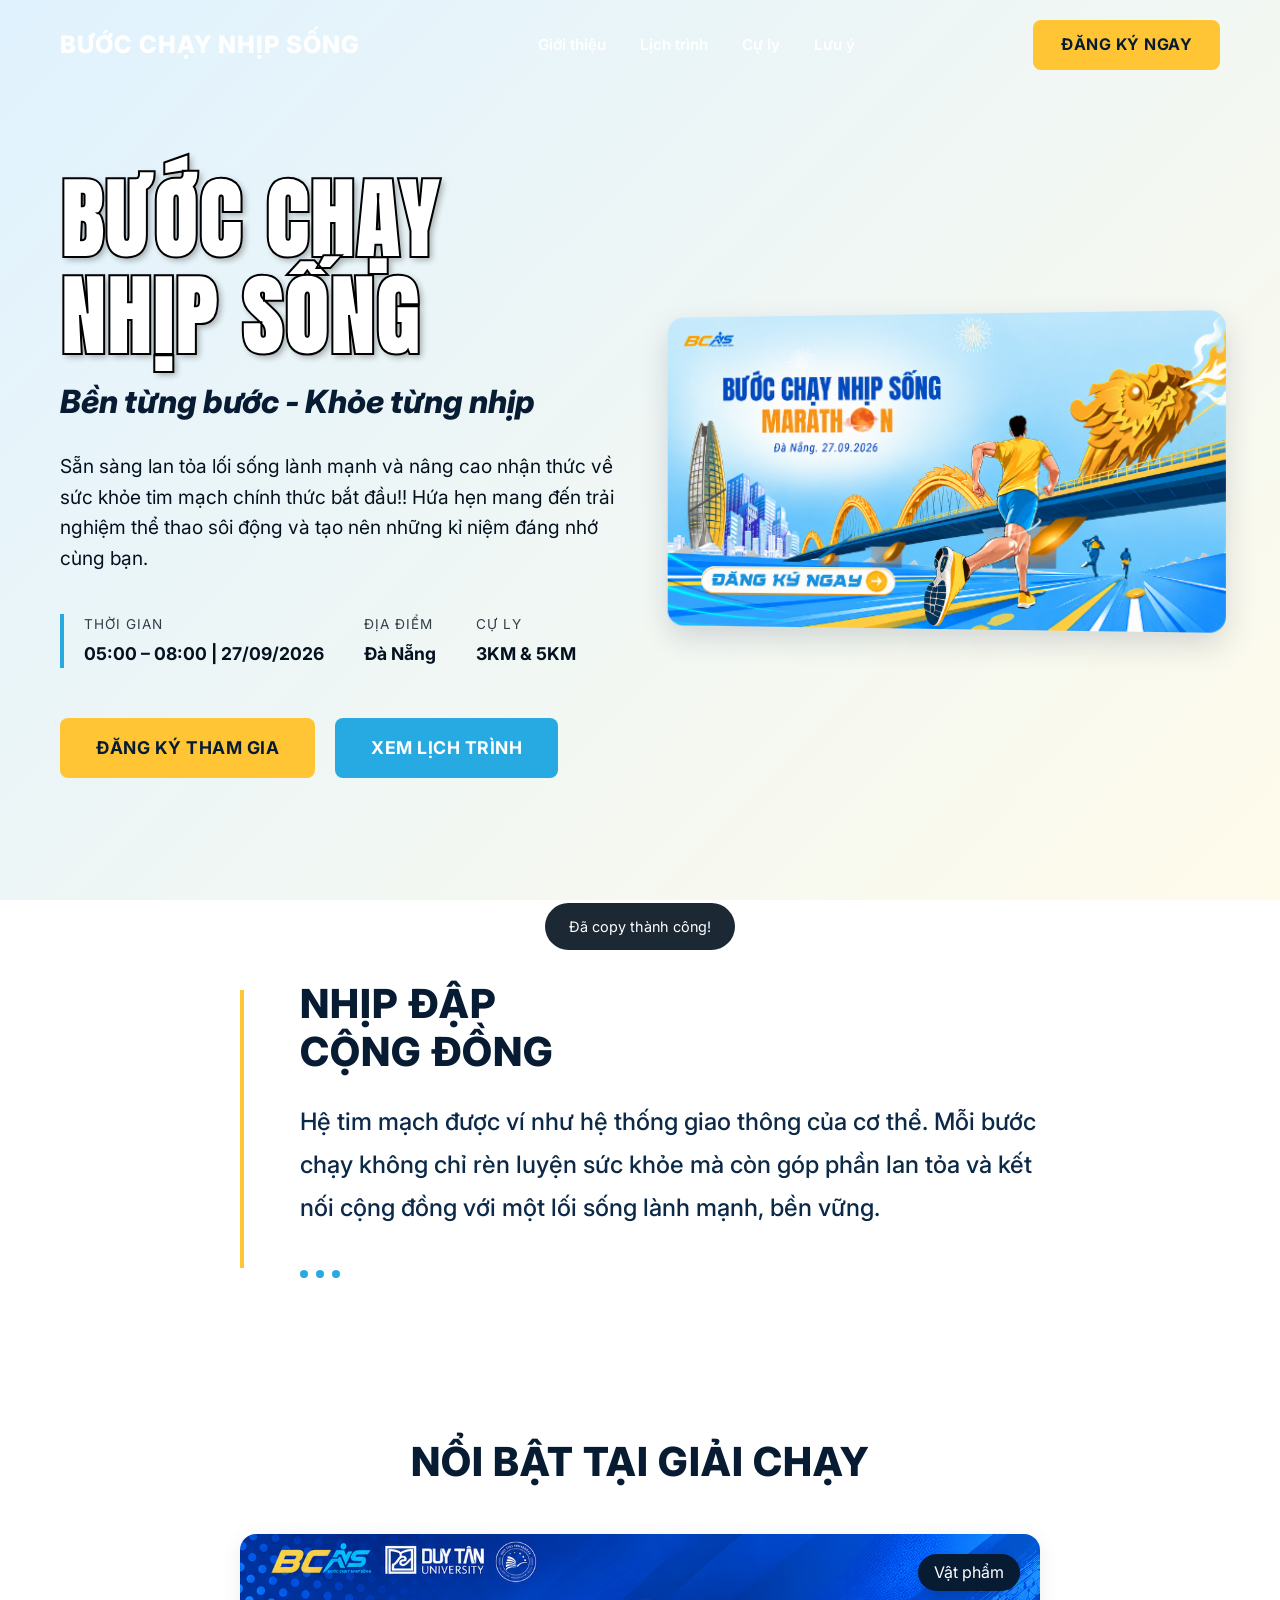
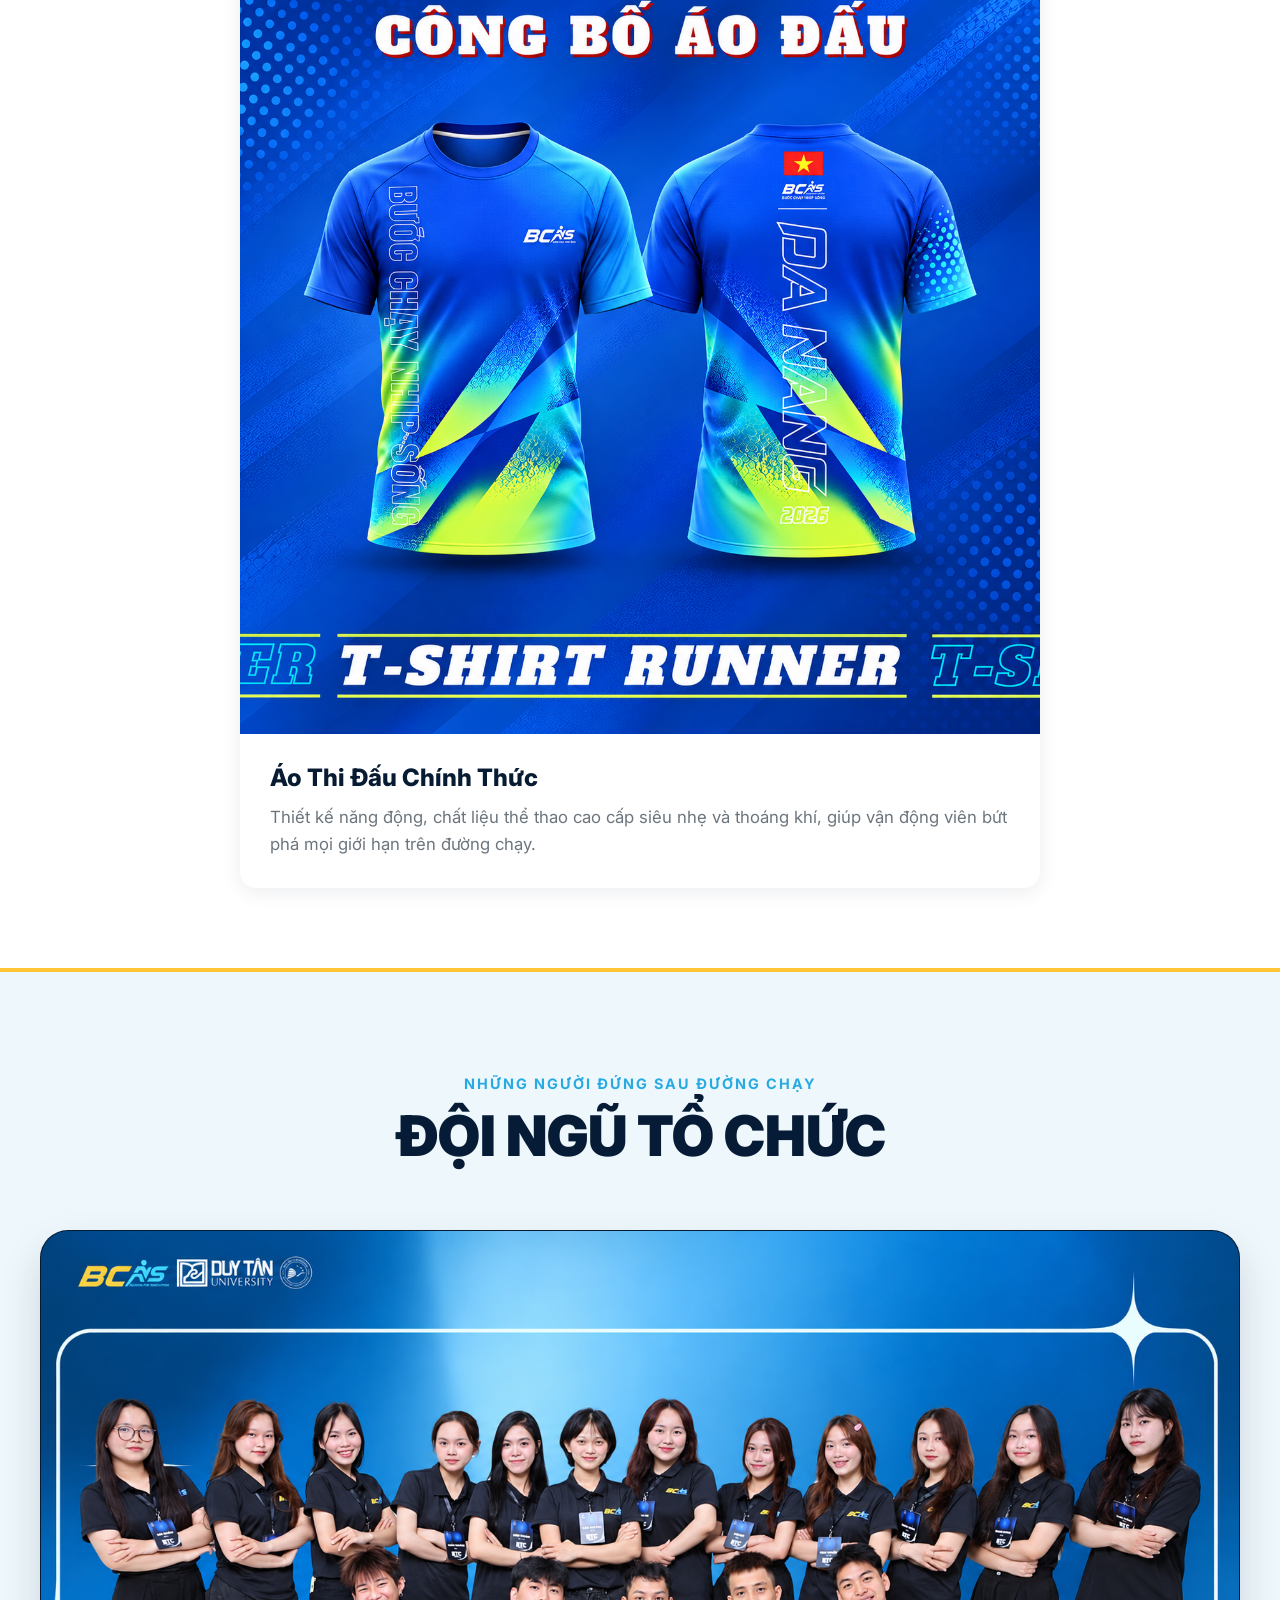
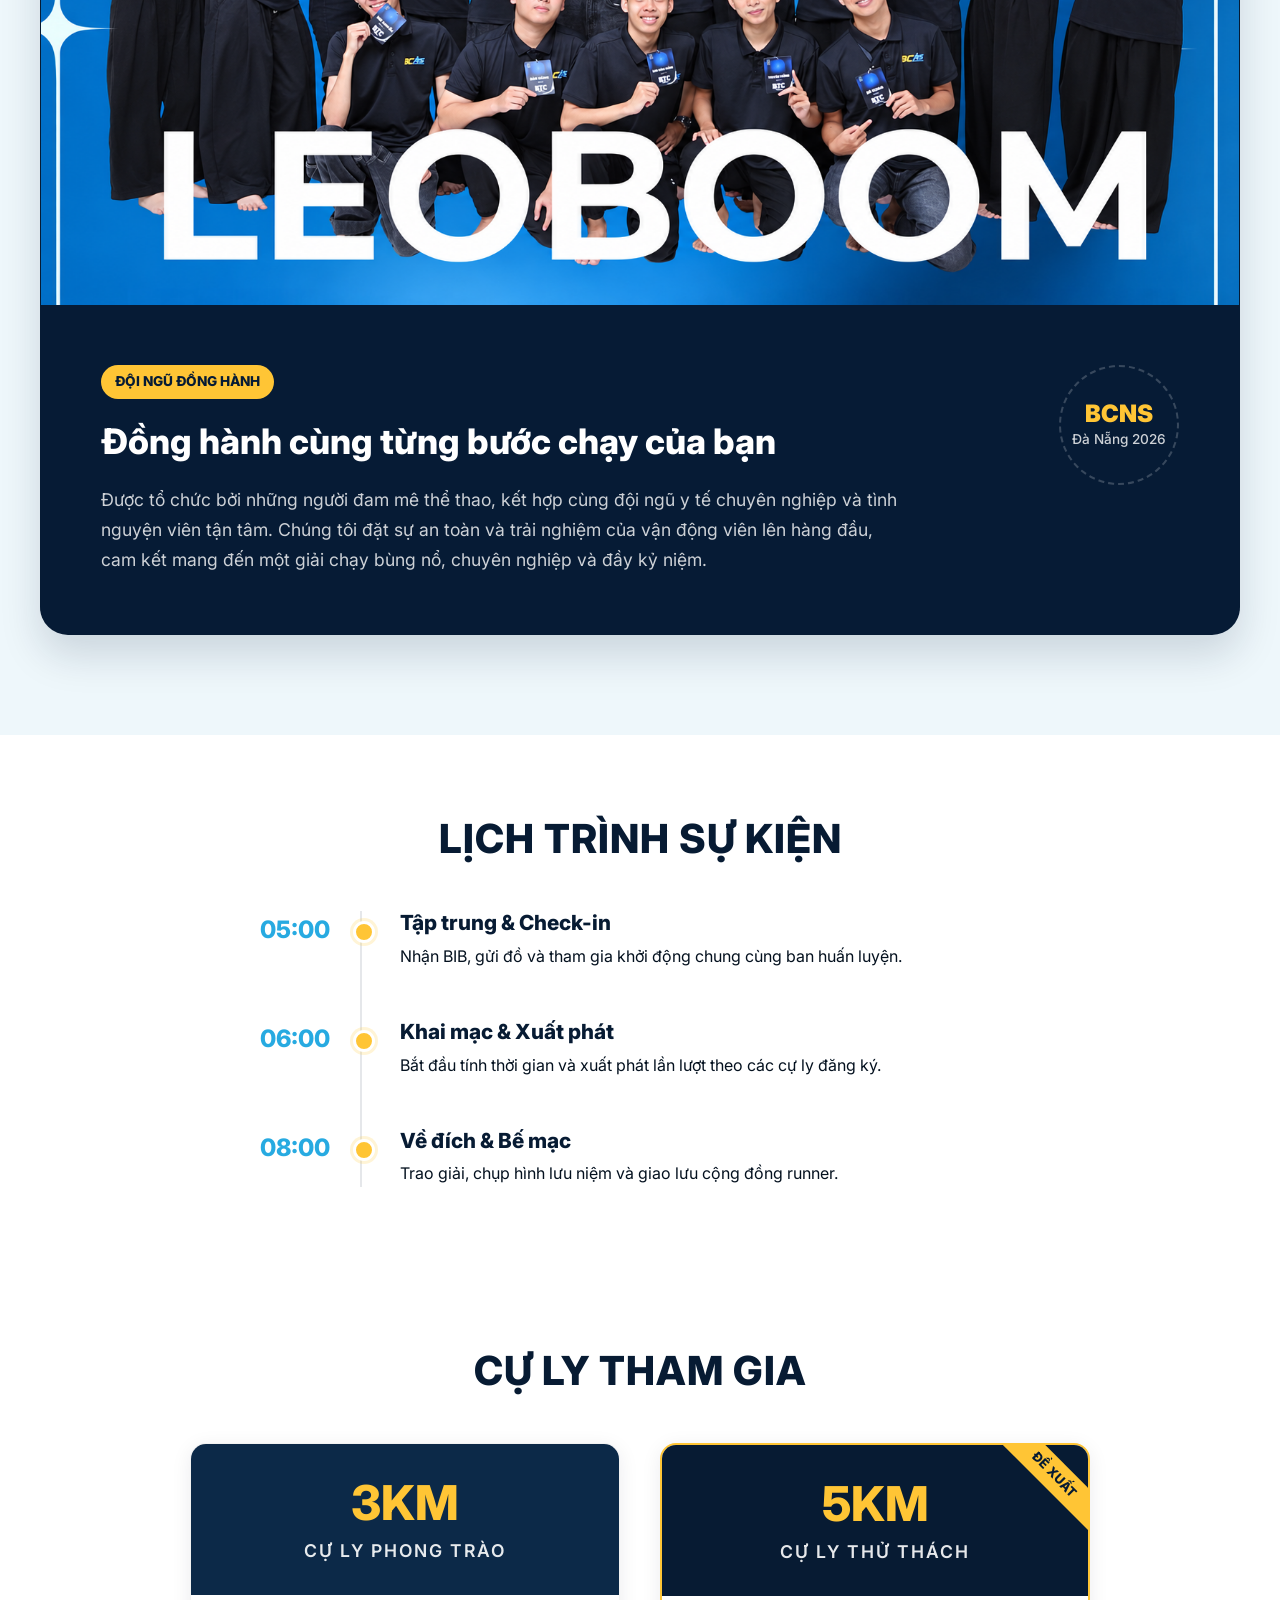
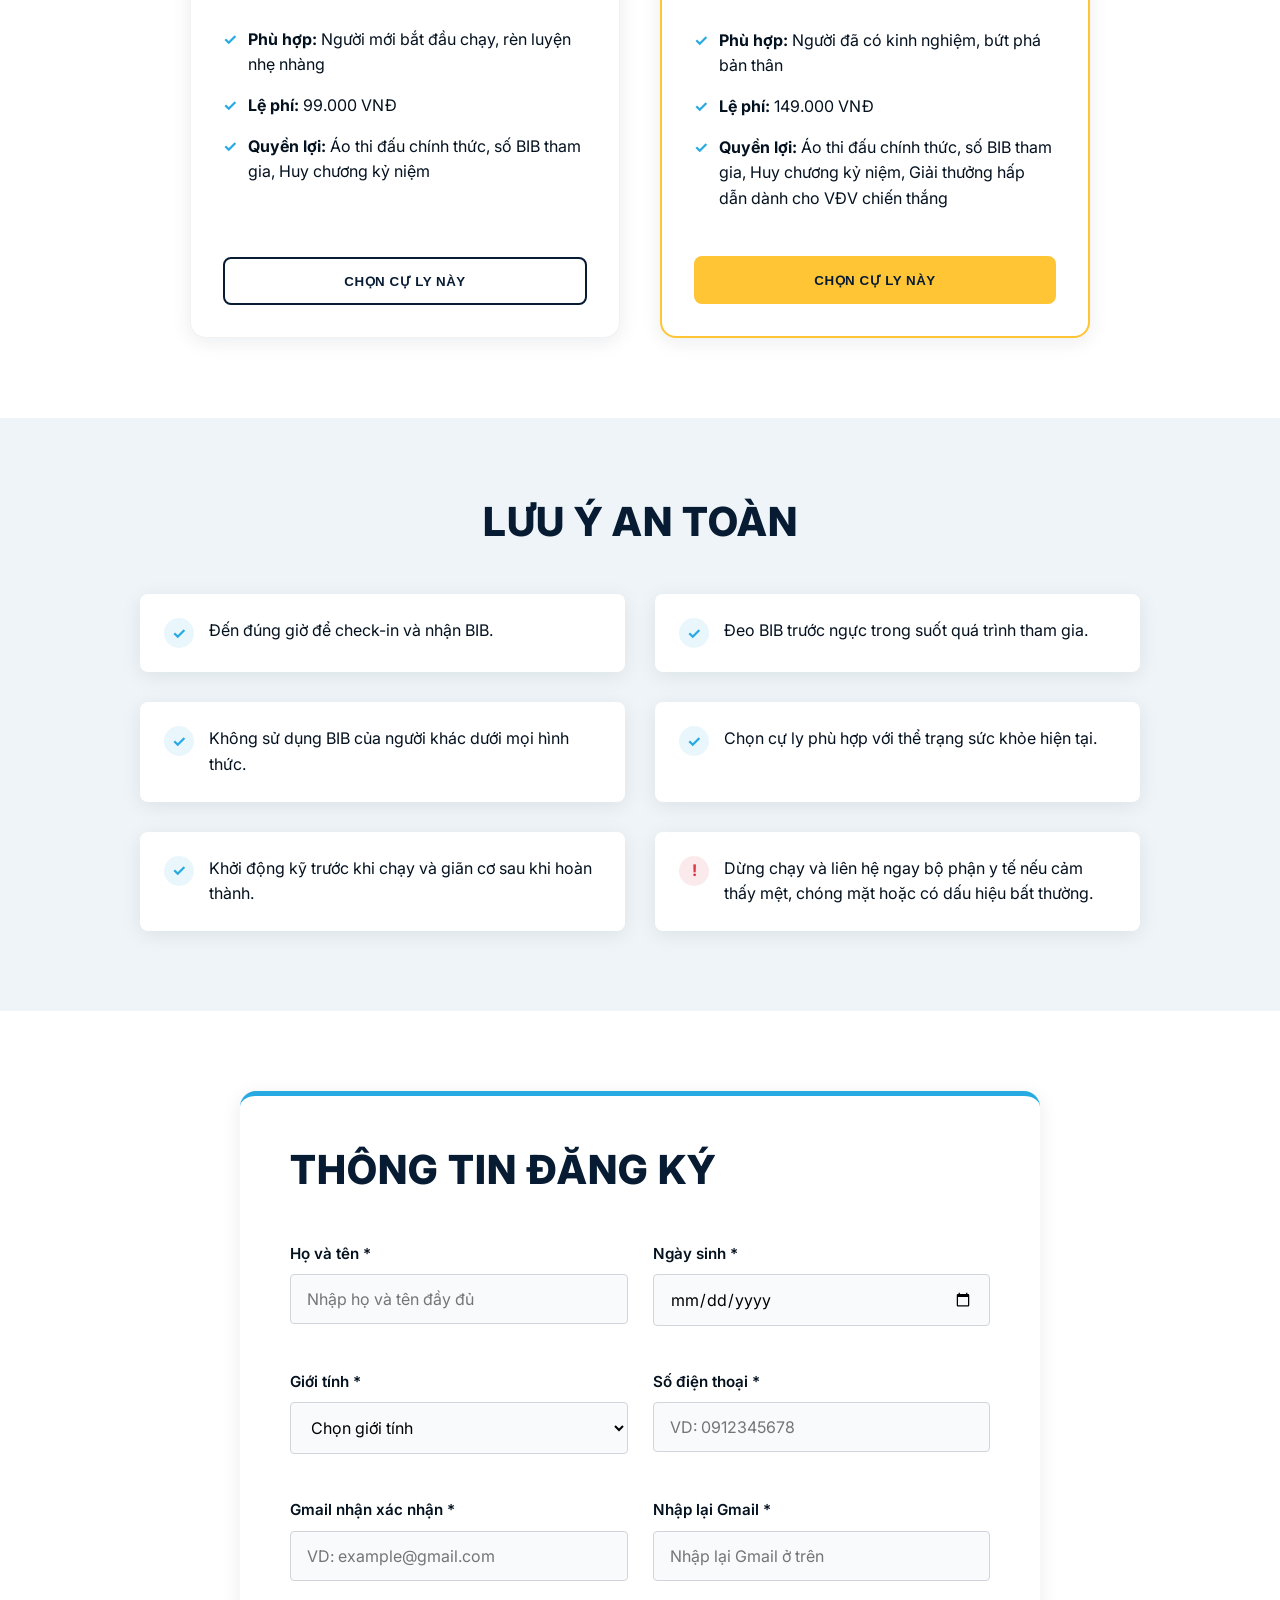
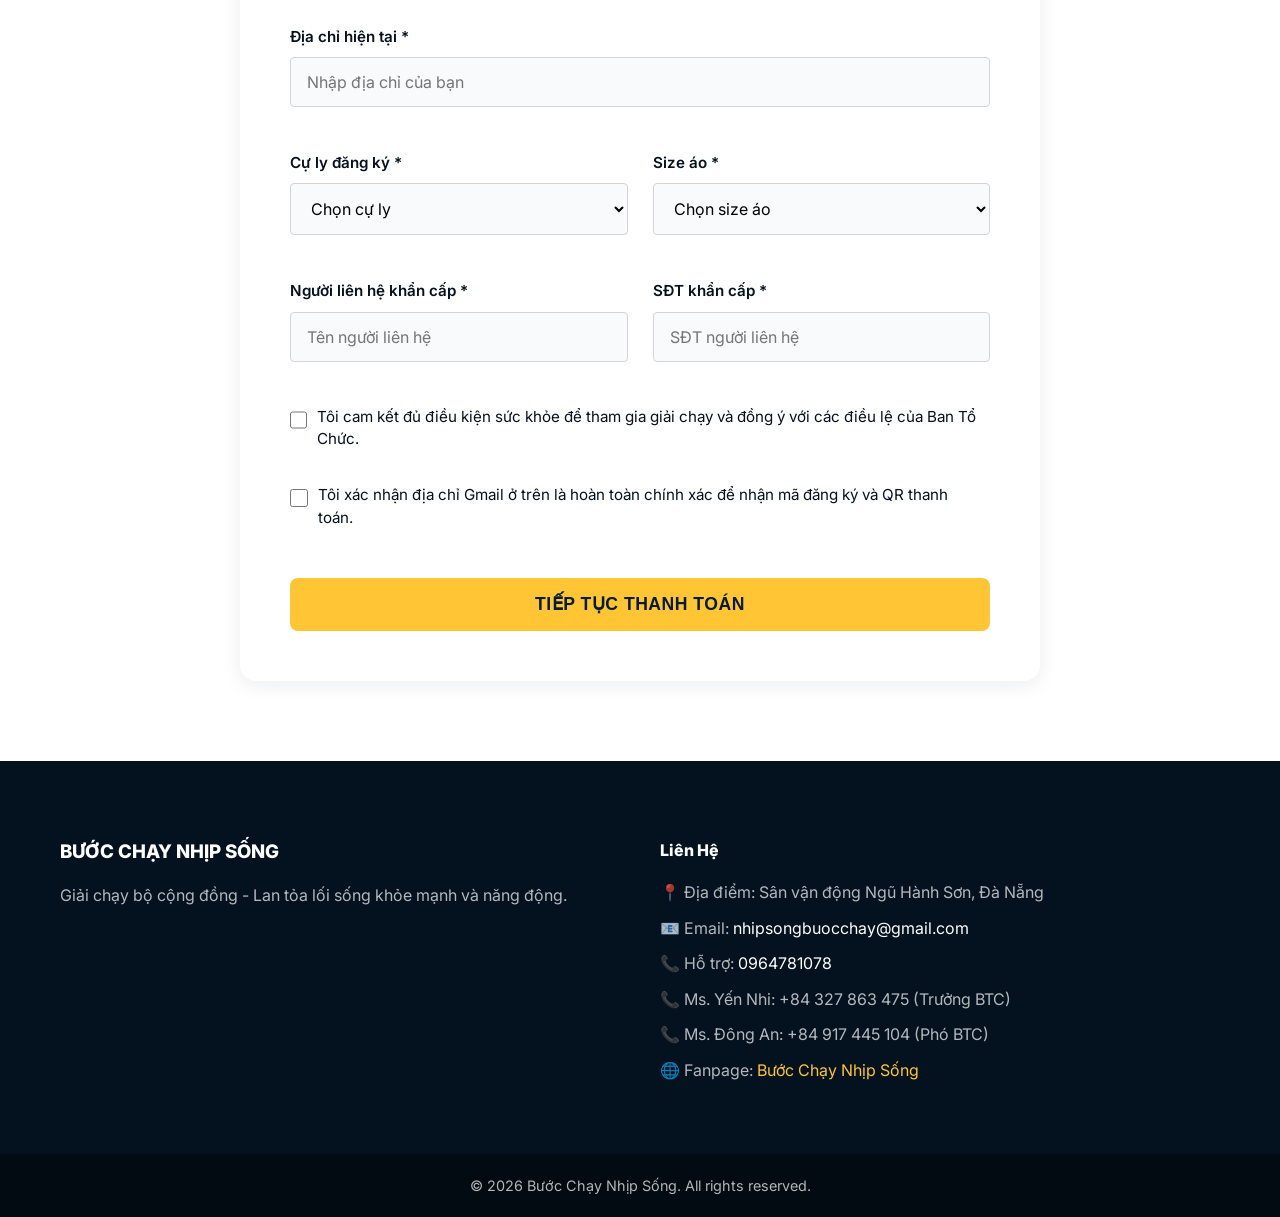
==== commit 9f2be4ca: "BCNS v1" ====
--- a/index.html
+++ b/index.html
@@ -5,6 +5,18 @@
     <meta name="viewport" content="width=device-width, initial-scale=1.0">
     <title>BƯỚC CHẠY NHỊP SỐNG - Đăng Ký Giải Chạy</title>
     <meta name="description" content="Đăng ký tham gia giải chạy cộng đồng BƯỚC CHẠY NHỊP SỐNG tại Đà Nẵng. Bền từng bước - Khỏe từng nhịp.">
+    
+    <!-- SEO & Open Graph -->
+    <meta property="og:title" content="BƯỚC CHẠY NHỊP SỐNG - Đăng Ký Giải Chạy">
+    <meta property="og:description" content="Đăng ký tham gia giải chạy cộng đồng BƯỚC CHẠY NHỊP SỐNG tại Đà Nẵng. Bền từng bước - Khỏe từng nhịp.">
+    <meta property="og:image" content="./images/banner.png">
+    <meta property="og:url" content="https://buoc-nhay-nhip-song.vercel.app/">
+    <meta property="og:type" content="website">
+    <meta name="twitter:card" content="summary_large_image">
+    
+    <link rel="canonical" href="https://buoc-nhay-nhip-song.vercel.app/">
+    <link rel="icon" type="image/x-icon" href="favicon.ico">
+    
     <link rel="preconnect" href="https://fonts.googleapis.com">
     <link rel="preconnect" href="https://fonts.gstatic.com" crossorigin>
     <link href="https://fonts.googleapis.com/css2?family=Anton&family=Inter:wght@400;500;600;700;800&display=swap" rel="stylesheet">
@@ -53,20 +65,16 @@
                 <div class="hero-info dark-text">
                     <div class="info-item">
                         <span class="info-label">Thời gian</span>
-                        <span class="info-value">05:00 – 09:20 | 27/09/2026</span>
+                        <span class="info-value">05:00 – 08:00 | 27/09/2026</span>
                     </div>
                     <div class="info-item">
                         <span class="info-label">Địa điểm</span>
-                        <span class="info-value">Ngũ Hành Sơn, Đà Nẵng</span>
+                        <span class="info-value">Đà Nẵng</span>
                     </div>
                     <div class="info-item">
                         <span class="info-label">Cự ly</span>
                         <span class="info-value">3KM & 5KM</span>
                     </div>
-                    <div class="info-item">
-                        <span class="info-label">Mở đơn</span>
-                        <span class="info-value">06/09/2026 - 16/09/2026</span>
-                    </div>
                 </div>
 
                 <div class="hero-buttons">
@@ -76,7 +84,7 @@
             </div>
             <div class="hero-image-right">
                 <!-- Chèn ảnh khung bên phải của bạn vào đây (hero-banner.png) -->
-                <img src="./images/banner.png" alt="Banner Bước Chạy Nhịp Sống" id="heroRightImage">
+                <img src="./assets/images/banner.png" alt="Banner Bước Chạy Nhịp Sống" id="heroRightImage">
             </div>
         </div>
     </section>
@@ -97,15 +105,15 @@
         </div>
     </section>
 
-    <!-- TRƯNG BÀY VẬT PHẨM & ĐỘI NGŨ -->
+    <!-- TRƯNG BÀY VẬT PHẨM -->
     <section id="showcase" class="showcase py-section">
         <div class="container fade-up">
             <h2 class="section-title text-center">Nổi Bật Tại Giải Chạy</h2>
-            <div class="showcase-grid">
+            <div class="showcase-single">
                 <!-- Áo chạy -->
-                <div class="showcase-card">
+                <div class="showcase-card showcase-card-large">
                     <div class="showcase-image-wrapper">
-                        <img src="images/aochay.jpg" alt="Áo thi đấu chính thức" class="showcase-img">
+                        <img src="./assets/images/ao.png" alt="Áo thi đấu chính thức" class="showcase-img" loading="lazy" width="600" height="600">
                         <div class="showcase-badge">Vật phẩm</div>
                     </div>
                     <div class="showcase-content">
@@ -113,24 +121,55 @@
                         <p>Thiết kế năng động, chất liệu thể thao cao cấp siêu nhẹ và thoáng khí, giúp vận động viên bứt phá mọi giới hạn trên đường chạy.</p>
                     </div>
                 </div>
-                
-                <!-- Đội ngũ -->
-                <div class="showcase-card">
-                    <div class="showcase-image-wrapper">
-                        <img src="images/doingu.jpg" alt="Đội ngũ ban tổ chức" class="showcase-img">
-                        <div class="showcase-badge team-badge">Đội ngũ</div>
-                    </div>
-                    <div class="showcase-content">
-                        <h3>Đội Ngũ Đồng Hành</h3>
-                        <p>Được tổ chức bởi những người đam mê thể thao và đội ngũ y tế chuyên nghiệp, đảm bảo trải nghiệm an toàn và bùng nổ nhất cho bạn.</p>
-                    </div>
-                </div>
-            </div>
+            </div>
+        </div>
+    </section>
+
+    <!-- ĐỘI NGŨ TỔ CHỨC -->
+    <section class="team-section">
+        <div class="team-container">
+            <div class="team-heading">
+                <span>NHỮNG NGƯỜI ĐỨNG SAU ĐƯỜNG CHẠY</span>
+                <h2>ĐỘI NGŨ TỔ CHỨC</h2>
+            </div>
+
+            <article class="team-showcase">
+                <div class="team-image">
+                    <img
+                        src="./assets/images/team-bcns-4k.png"
+                        alt="Đội ngũ tổ chức Bước Chạy Nhịp Sống"
+                        width="3840"
+                        height="2160"
+                        loading="lazy"
+                        decoding="async"
+                    >
+                </div>
+
+                <div class="team-content">
+                    <div class="team-copy">
+                        <p class="team-label">ĐỘI NGŨ ĐỒNG HÀNH</p>
+                        <h3>Đồng hành cùng từng bước chạy của bạn</h3>
+                        <p class="team-description">
+                            Được tổ chức bởi những người đam mê thể thao,
+                            kết hợp cùng đội ngũ y tế chuyên nghiệp và tình
+                            nguyện viên tận tâm. Chúng tôi đặt sự an toàn và
+                            trải nghiệm của vận động viên lên hàng đầu, cam
+                            kết mang đến một giải chạy bùng nổ, chuyên nghiệp
+                            và đầy kỷ niệm.
+                        </p>
+                    </div>
+
+                    <div class="team-badge" aria-label="BCNS Đà Nẵng 2026">
+                        <strong>BCNS</strong>
+                        <span>Đà Nẵng 2026</span>
+                    </div>
+                </div>
+            </article>
         </div>
     </section>
 
     <!-- LỊCH TRÌNH -->
-    <section id="schedule" class="schedule py-section bg-alt">
+    <section id="schedule" class="schedule py-section">
         <div class="container fade-up">
             <h2 class="section-title text-center">Lịch Trình Sự Kiện</h2>
             <div class="timeline">
@@ -173,7 +212,7 @@
                     <div class="card-body">
                         <ul class="card-features">
                             <li><strong>Phù hợp:</strong> Người mới bắt đầu chạy, rèn luyện nhẹ nhàng</li>
-                            <li><strong>Lệ phí:</strong> 150.000 VNĐ</li>
+                            <li><strong>Lệ phí:</strong> 99.000 VNĐ</li>
                             <li><strong>Quyền lợi:</strong> Áo thi đấu chính thức, số BIB tham gia, Huy chương kỷ niệm</li>
                         </ul>
                         <button class="btn btn-outline btn-full" onclick="selectDistance('3km')">Chọn cự ly này</button>
@@ -189,7 +228,7 @@
                     <div class="card-body">
                         <ul class="card-features">
                             <li><strong>Phù hợp:</strong> Người đã có kinh nghiệm, bứt phá bản thân</li>
-                            <li><strong>Lệ phí:</strong> 250.000 VNĐ</li>
+                            <li><strong>Lệ phí:</strong> 149.000 VNĐ</li>
                             <li><strong>Quyền lợi:</strong> Áo thi đấu chính thức, số BIB tham gia, Huy chương kỷ niệm, Giải thưởng hấp dẫn dành cho VĐV chiến thắng</li>
                         </ul>
                         <button class="btn btn-primary btn-full" onclick="selectDistance('5km')">Chọn cự ly này</button>
@@ -287,8 +326,8 @@
                             <label for="distance-select">Cự ly đăng ký *</label>
                             <select id="distance-select" name="distance" required onchange="updateFee()">
                                 <option value="" disabled selected>Chọn cự ly</option>
-                                <option value="3km" data-fee="150000">3KM (150.000đ)</option>
-                                <option value="5km" data-fee="250000">5KM (250.000đ)</option>
+                                <option value="3km" data-fee="99000">3KM (99.000đ)</option>
+                                <option value="5km" data-fee="149000">5KM (149.000đ)</option>
                             </select>
                             <span class="error-msg" id="error-distance-select"></span>
                         </div>
@@ -296,11 +335,8 @@
                             <label for="size">Size áo *</label>
                             <select id="size" name="size" required>
                                 <option value="" disabled selected>Chọn size áo</option>
-                                <option value="S">Size S</option>
                                 <option value="M">Size M</option>
                                 <option value="L">Size L</option>
-                                <option value="XL">Size XL</option>
-                                <option value="XXL">Size XXL</option>
                             </select>
                             <span class="error-msg" id="error-size"></span>
                         </div>
@@ -353,6 +389,10 @@
                 
                 <div class="payment-info" style="text-align: left; background: #f9fafb; padding: 20px; border-radius: 8px; margin-bottom: 25px;">
                     <div class="info-row" style="display: flex; justify-content: space-between; margin-bottom: 15px; border-bottom: 1px solid #e5e7eb; padding-bottom: 10px;">
+                        <span class="label" style="color: #6b7280; font-weight: 500;">Cự ly:</span>
+                        <span class="value" id="paymentDistance" style="font-weight: 600; color: var(--navy-main);"></span>
+                    </div>
+                    <div class="info-row" style="display: flex; justify-content: space-between; margin-bottom: 15px; border-bottom: 1px solid #e5e7eb; padding-bottom: 10px;">
                         <span class="label" style="color: #6b7280; font-weight: 500;">Ngân hàng:</span>
                         <span class="value" id="paymentBankName" style="font-weight: 600;"></span>
                     </div>
@@ -433,9 +473,11 @@
             <div class="footer-contact">
                 <h4>Liên Hệ</h4>
                 <p>📍 Địa điểm: Sân vận động Ngũ Hành Sơn, Đà Nẵng</p>
-                <p>📧 Email: buocchaynhipsonggg@gmail.com</p>
+                <p>📧 Email: <a href="" id="footerEmail" style="color: var(--white);"></a></p>
+                <p>📞 Hỗ trợ: <a href="" id="footerPhone" style="color: var(--white);"></a></p>
                 <p>📞 Ms. Yến Nhi: +84 327 863 475 (Trưởng BTC)</p>
                 <p>📞 Ms. Đông An: +84 917 445 104 (Phó BTC)</p>
+                <p>🌐 Fanpage: <a href="" id="footerFacebook" target="_blank" style="color: var(--yellow-energy);">Bước Chạy Nhịp Sống</a></p>
             </div>
         </div>
         <div class="footer-bottom">
--- a/assets/css/style.css
+++ b/assets/css/style.css
@@ -418,13 +418,15 @@
 }
 
 /* ==========================================================================
-   SHOWCASE (ÁO & ĐỘI NGŨ)
-   ========================================================================== */
-.showcase-grid {
-    display: grid;
-    grid-template-columns: repeat(2, 1fr);
-    gap: 40px;
-    max-width: 1000px;
+   SHOWCASE & TEAM SECTION
+   ========================================================================== */
+.showcase-single {
+    display: flex;
+    justify-content: center;
+}
+
+.showcase-card-large {
+    max-width: 800px;
     margin: 0 auto;
 }
 
@@ -434,7 +436,6 @@
     overflow: hidden;
     box-shadow: var(--shadow-subtle);
     transition: var(--transition);
-    border: 1px solid rgba(0,0,0,0.05);
 }
 
 .showcase-card:hover {
@@ -444,33 +445,28 @@
 
 .showcase-image-wrapper {
     position: relative;
-    width: 100%;
-    height: 350px;
     overflow: hidden;
-    background-color: var(--bg-light);
 }
 
 .showcase-img {
     width: 100%;
-    height: 100%;
+    height: auto;
+    display: block;
     object-fit: cover;
-    transition: transform 0.5s ease;
+    transition: var(--transition);
 }
 
 .showcase-card:hover .showcase-img {
-    transform: scale(1.05);
+    transform: scale(1.03);
 }
 
 .showcase-badge {
     position: absolute;
     top: 20px;
-    left: 20px;
-    background-color: var(--yellow-energy);
-    color: var(--navy-main);
+    right: 20px;
+    background: var(--navy-main);
+    color: var(--white);
     padding: 6px 16px;
-    font-weight: 800;
-    text-transform: uppercase;
-    font-size: 0.85rem;
     border-radius: 20px;
     box-shadow: 0 4px 10px rgba(0,0,0,0.1);
     z-index: 2;
@@ -1091,6 +1087,14 @@
         grid-template-columns: 1fr;
     }
 
+    .team-image-wrapper {
+        flex: 1 1 100%;
+    }
+    
+    .team-headline {
+        font-size: 1.6rem;
+    }
+
     .showcase-image-wrapper {
         height: 250px;
     }
@@ -1153,3 +1157,203 @@
 @keyframes spin {
   to { transform: rotate(360deg); }
 }
+
+/* ==========================================================================
+   TEAM SECTION
+   ========================================================================== */
+.team-section {
+    padding: 100px 20px;
+    background-color: #EEF7FB;
+    border-top: 4px solid #FFC535;
+}
+
+.team-container {
+    width: min(100%, 1200px);
+    margin-inline: auto;
+}
+
+.team-heading {
+    text-align: center;
+    margin-bottom: 60px;
+}
+
+.team-heading span {
+    display: block;
+    font-size: 0.9rem;
+    font-weight: 700;
+    color: #27AAE1;
+    letter-spacing: 2px;
+    margin-bottom: 8px;
+    text-transform: uppercase;
+}
+
+.team-heading h2 {
+    font-size: clamp(2.5rem, 5vw, 3.5rem);
+    color: #061B35;
+    font-weight: 900;
+    margin-bottom: 0;
+    text-transform: uppercase;
+}
+
+.team-showcase {
+    background: #061B35;
+    border-radius: 28px;
+    overflow: hidden;
+    box-shadow: 0 20px 40px rgba(6, 27, 53, 0.15);
+    border: 1px solid rgba(6, 27, 53, 0.05);
+    display: flex;
+    flex-direction: column;
+}
+
+.team-image {
+    width: 100%;
+    aspect-ratio: 16/9;
+    overflow: hidden;
+}
+
+.team-image img {
+    width: 100%;
+    height: 100%;
+    object-fit: cover;
+    object-position: center 20%;
+    transition: transform 600ms cubic-bezier(0.25, 0.8, 0.25, 1);
+}
+
+.team-showcase:hover .team-image img {
+    transform: scale(1.015);
+}
+
+@media (prefers-reduced-motion: reduce) {
+    .team-showcase:hover .team-image img {
+        transform: none;
+    }
+}
+
+.team-content {
+    display: flex;
+    justify-content: space-between;
+    align-items: flex-start;
+    padding: clamp(30px, 5vw, 60px);
+    gap: 40px;
+    background: #061B35;
+}
+
+.team-copy {
+    flex: 1;
+}
+
+.team-label {
+    display: inline-block;
+    color: #061B35;
+    background-color: #FFC535;
+    font-size: 0.85rem;
+    font-weight: 800;
+    padding: 6px 14px;
+    border-radius: 20px;
+    margin-bottom: 20px;
+}
+
+.team-copy h3 {
+    color: #FFFFFF;
+    font-size: clamp(1.8rem, 3vw, 2.2rem);
+    font-weight: 800;
+    margin-bottom: 20px;
+    line-height: 1.3;
+}
+
+.team-description {
+    color: rgba(255, 255, 255, 0.8);
+    font-size: 1.1rem;
+    line-height: 1.7;
+    max-width: 800px;
+}
+
+.team-badge {
+    display: flex;
+    flex-direction: column;
+    align-items: center;
+    justify-content: center;
+    width: 120px;
+    height: 120px;
+    border-radius: 50%;
+    border: 2px dashed rgba(255, 255, 255, 0.2);
+    flex-shrink: 0;
+    text-align: center;
+}
+
+.team-badge strong {
+    color: #FFC535;
+    font-size: 1.5rem;
+    font-weight: 900;
+    line-height: 1.2;
+}
+
+.team-badge span {
+    color: #FFFFFF;
+    font-size: 0.85rem;
+    font-weight: 500;
+    opacity: 0.8;
+}
+
+/* Responsive */
+@media (max-width: 1024px) {
+    .team-image {
+        aspect-ratio: 16/10;
+    }
+}
+
+@media (max-width: 768px) {
+    .team-section {
+        padding: 64px 0;
+    }
+    
+    .team-showcase {
+        border-radius: 20px;
+        margin: 0 20px;
+    }
+    
+    .team-content {
+        flex-direction: column;
+        padding: 30px;
+        gap: 30px;
+    }
+    
+    .team-badge {
+        flex-direction: row;
+        width: 100%;
+        height: auto;
+        border-radius: 8px;
+        border: 1px solid rgba(255, 255, 255, 0.1);
+        padding: 15px;
+        gap: 10px;
+        background: rgba(255, 255, 255, 0.03);
+    }
+}
+
+@media (max-width: 480px) {
+    .team-section {
+        padding: 56px 0;
+    }
+    
+    .team-showcase {
+        border-radius: 18px;
+        margin: 0 16px;
+    }
+    
+    .team-image {
+        aspect-ratio: 4/3;
+    }
+    
+    .team-content {
+        padding: 24px;
+    }
+    
+    .team-copy h3 {
+        font-size: 1.6rem;
+    }
+    
+    .team-description {
+        font-size: 1rem;
+    }
+}
+
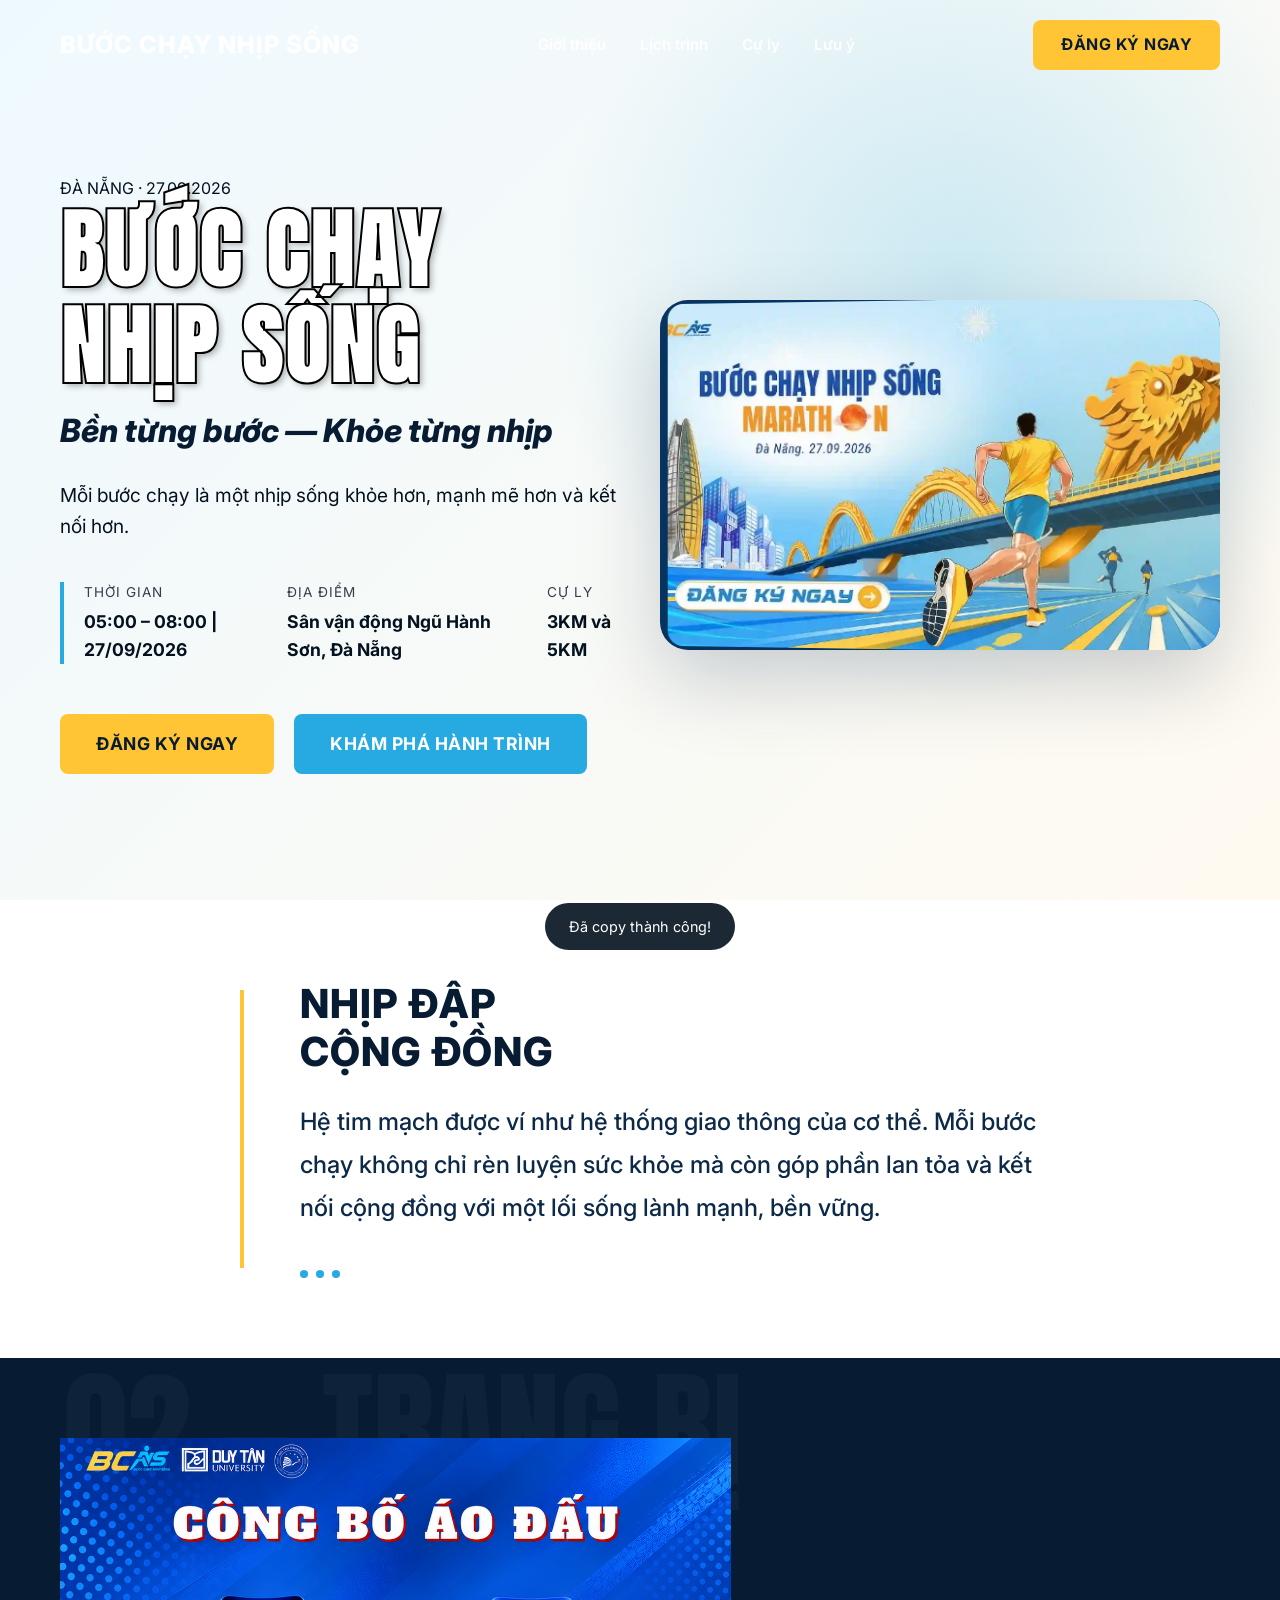
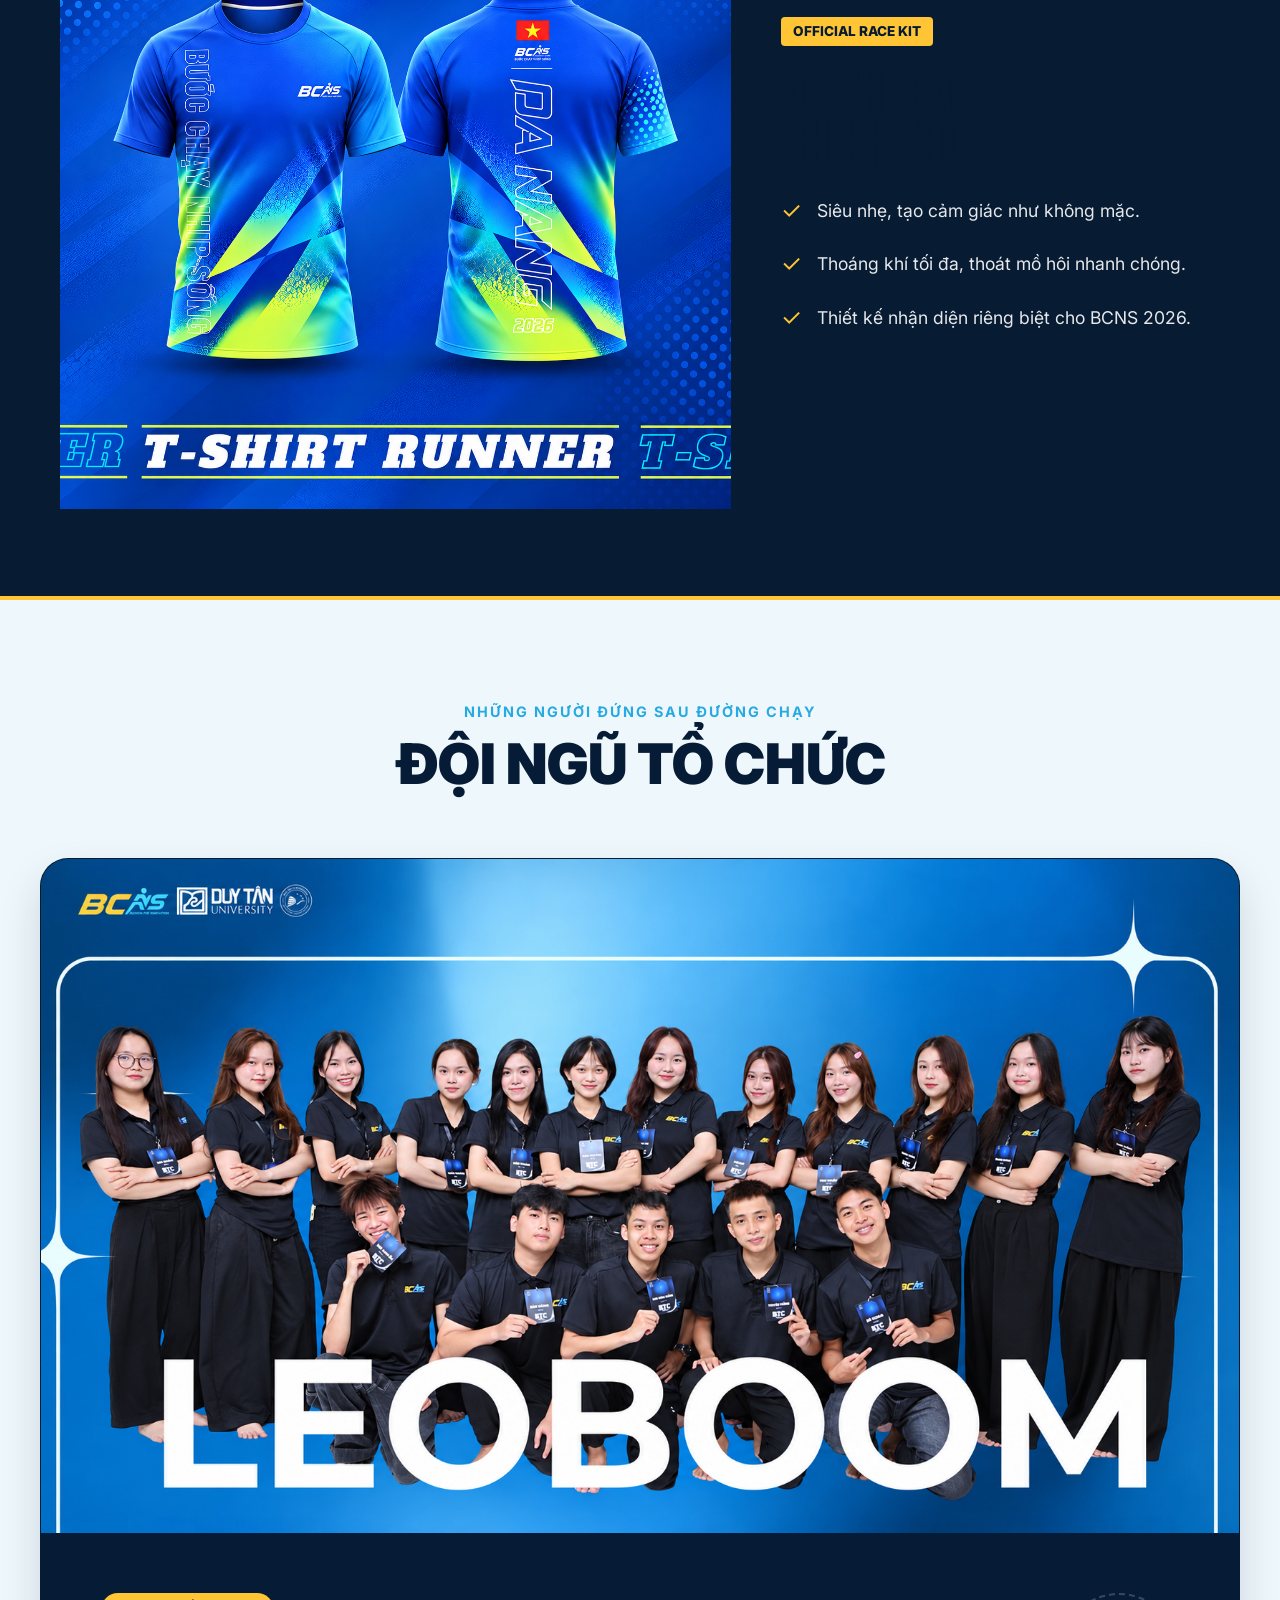
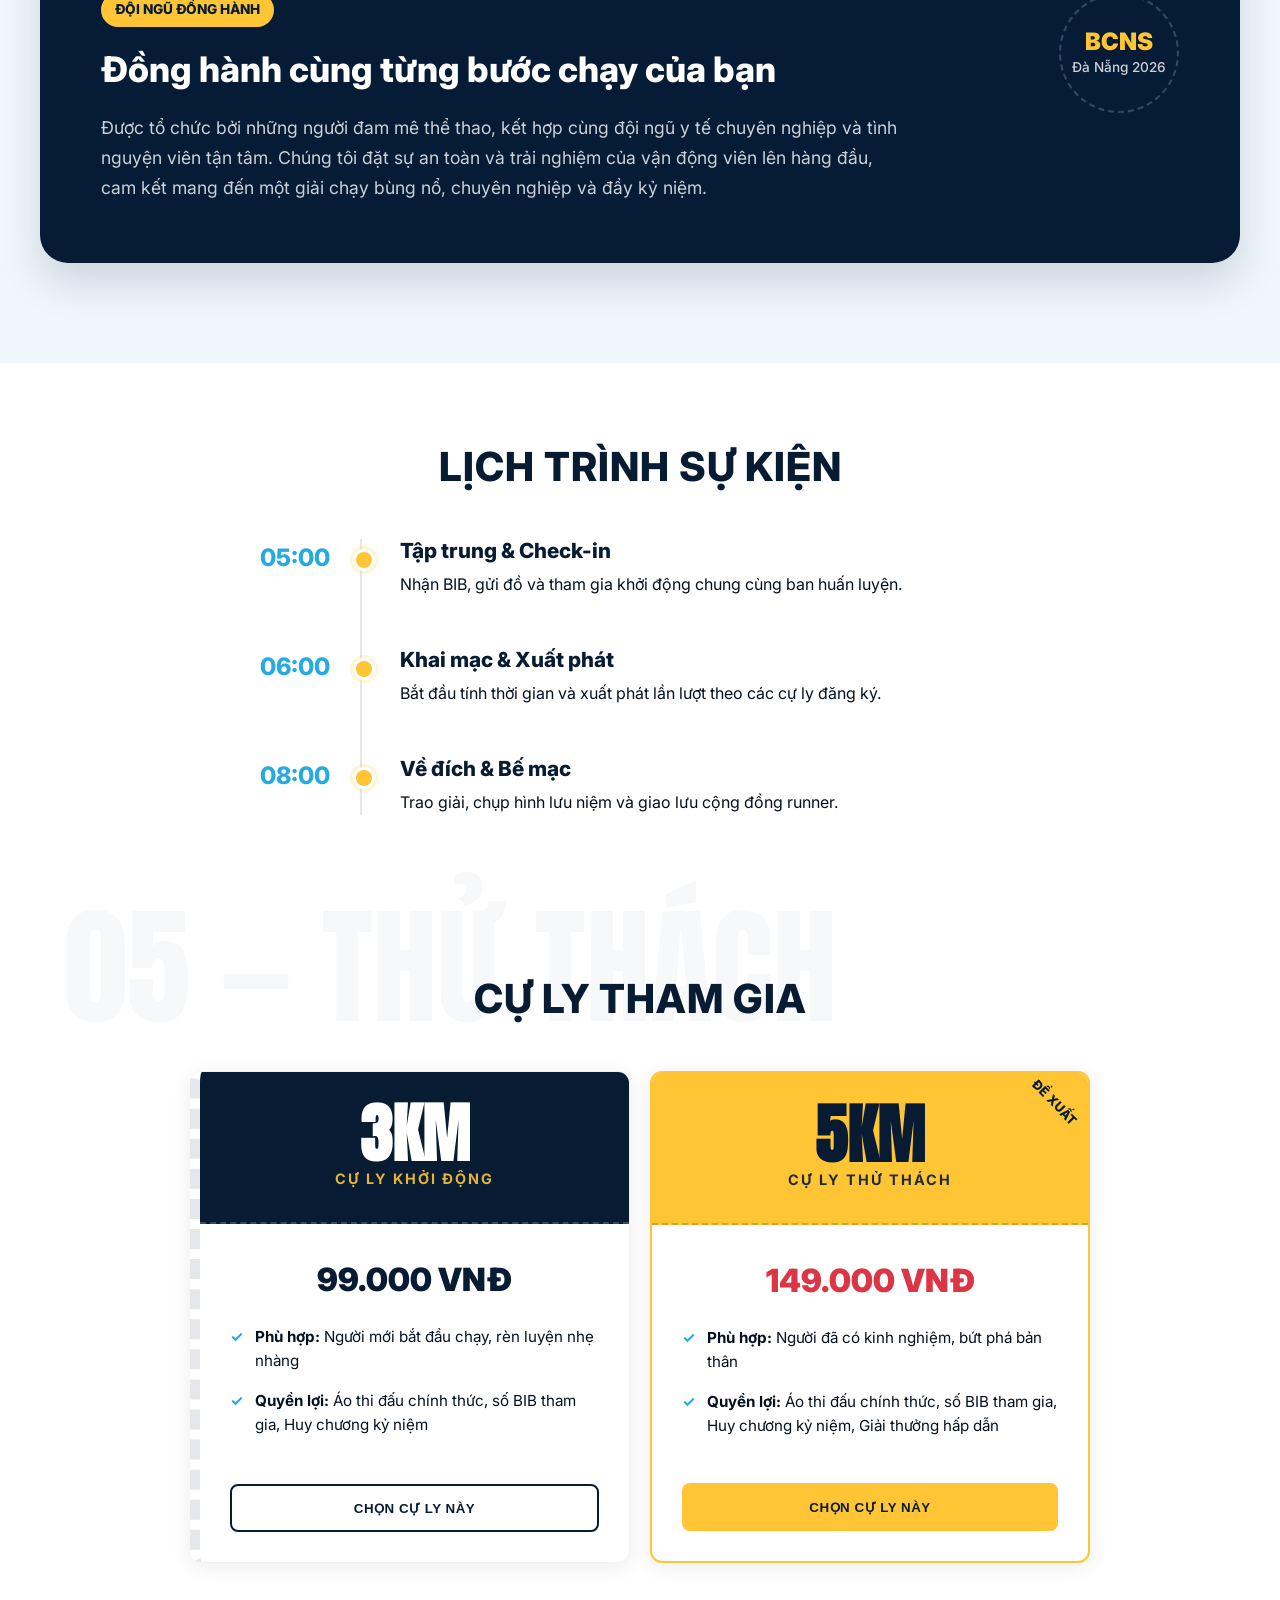
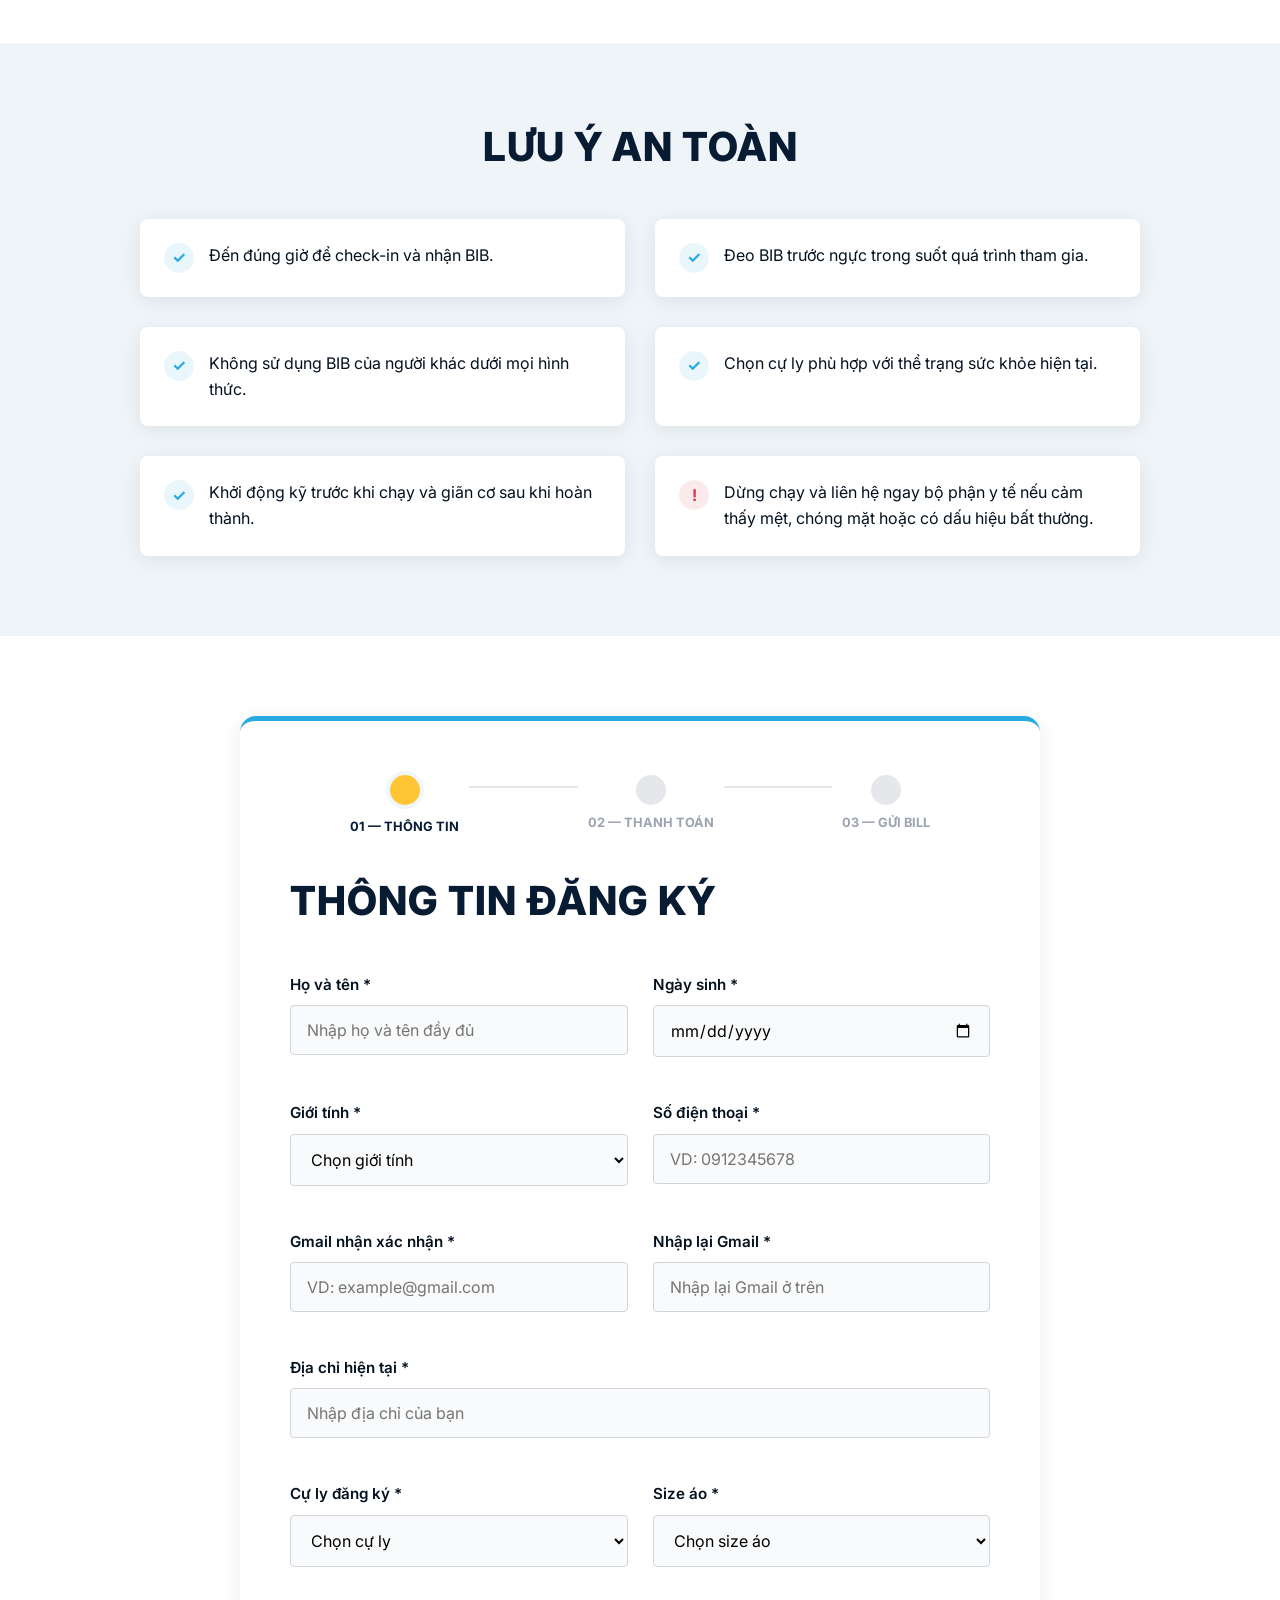
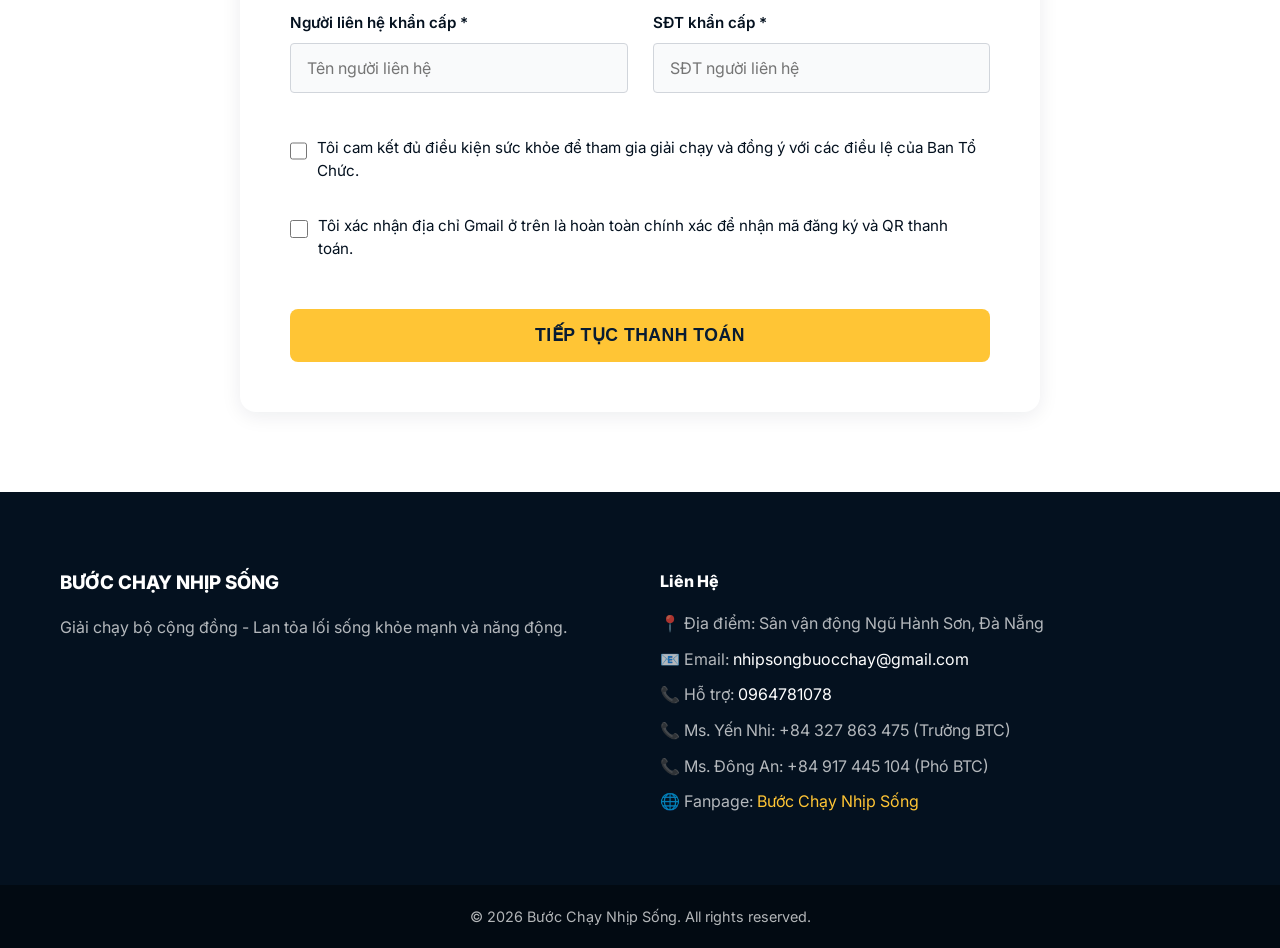
==== commit b25b2428: "BCNS v2" ====
--- a/index.html
+++ b/index.html
@@ -1,516 +1,542 @@
-<!DOCTYPE html>
-<html lang="vi">
-<head>
-    <meta charset="UTF-8">
-    <meta name="viewport" content="width=device-width, initial-scale=1.0">
-    <title>BƯỚC CHẠY NHỊP SỐNG - Đăng Ký Giải Chạy</title>
-    <meta name="description" content="Đăng ký tham gia giải chạy cộng đồng BƯỚC CHẠY NHỊP SỐNG tại Đà Nẵng. Bền từng bước - Khỏe từng nhịp.">
-    
-    <!-- SEO & Open Graph -->
-    <meta property="og:title" content="BƯỚC CHẠY NHỊP SỐNG - Đăng Ký Giải Chạy">
-    <meta property="og:description" content="Đăng ký tham gia giải chạy cộng đồng BƯỚC CHẠY NHỊP SỐNG tại Đà Nẵng. Bền từng bước - Khỏe từng nhịp.">
-    <meta property="og:image" content="./images/banner.png">
-    <meta property="og:url" content="https://buoc-nhay-nhip-song.vercel.app/">
-    <meta property="og:type" content="website">
-    <meta name="twitter:card" content="summary_large_image">
-    
-    <link rel="canonical" href="https://buoc-nhay-nhip-song.vercel.app/">
-    <link rel="icon" type="image/x-icon" href="favicon.ico">
-    
-    <link rel="preconnect" href="https://fonts.googleapis.com">
-    <link rel="preconnect" href="https://fonts.gstatic.com" crossorigin>
-    <link href="https://fonts.googleapis.com/css2?family=Anton&family=Inter:wght@400;500;600;700;800&display=swap" rel="stylesheet">
-    <link rel="stylesheet" href="assets/css/style.css">
-</head>
-<body>
-    <!-- HEADER -->
-    <header id="header">
-        <div class="container header-container">
-            <div class="logo">
-                <span class="logo-text">BƯỚC CHẠY NHỊP SỐNG</span>
-            </div>
-            <nav class="desktop-nav">
+    <!DOCTYPE html>
+    <html lang="vi">
+    <head>
+        <meta charset="UTF-8">
+        <meta name="viewport" content="width=device-width, initial-scale=1.0">
+        <title>BƯỚC CHẠY NHỊP SỐNG - Đăng Ký Giải Chạy</title>
+        <meta name="description" content="Đăng ký tham gia giải chạy cộng đồng BƯỚC CHẠY NHỊP SỐNG tại Đà Nẵng. Bền từng bước - Khỏe từng nhịp.">
+        
+        <!-- SEO & Open Graph -->
+        <meta property="og:title" content="BƯỚC CHẠY NHỊP SỐNG - Đăng Ký Giải Chạy">
+        <meta property="og:description" content="Đăng ký tham gia giải chạy cộng đồng BƯỚC CHẠY NHỊP SỐNG tại Đà Nẵng. Bền từng bước - Khỏe từng nhịp.">
+        <meta property="og:image" content="./images/banner.png">
+        <meta property="og:url" content="https://buoc-nhay-nhip-song.vercel.app/">
+        <meta property="og:type" content="website">
+        <meta name="twitter:card" content="summary_large_image">
+        
+        <link rel="canonical" href="https://buoc-nhay-nhip-song.vercel.app/">
+        <link rel="icon" type="image/x-icon" href="favicon.ico">
+        
+        <link rel="preconnect" href="https://fonts.googleapis.com">
+        <link rel="preconnect" href="https://fonts.gstatic.com" crossorigin>
+        <link href="https://fonts.googleapis.com/css2?family=Anton&family=Inter:wght@400;500;600;700;800&display=swap" rel="stylesheet">
+        <link rel="stylesheet" href="assets/css/style.css">
+    </head>
+    <body>
+        <!-- HEADER -->
+        <header id="header">
+            <div class="container header-container">
+                <div class="logo">
+                    <span class="logo-text">BƯỚC CHẠY NHỊP SỐNG</span>
+                </div>
+                <nav class="desktop-nav">
+                    <a href="#hero">Giới thiệu</a>
+                    <a href="#schedule">Lịch trình</a>
+                    <a href="#distance">Cự ly</a>
+                    <a href="#safety">Lưu ý</a>
+                </nav>
+                <div class="header-cta">
+                    <a href="#register" class="btn btn-primary">Đăng ký ngay</a>
+                </div>
+                <button class="mobile-menu-btn" aria-label="Mở menu">
+                    <span></span>
+                    <span></span>
+                    <span></span>
+                </button>
+            </div>
+            <div class="mobile-nav">
                 <a href="#hero">Giới thiệu</a>
                 <a href="#schedule">Lịch trình</a>
                 <a href="#distance">Cự ly</a>
                 <a href="#safety">Lưu ý</a>
-            </nav>
-            <div class="header-cta">
                 <a href="#register" class="btn btn-primary">Đăng ký ngay</a>
             </div>
-            <button class="mobile-menu-btn" aria-label="Mở menu">
-                <span></span>
-                <span></span>
-                <span></span>
-            </button>
+        </header>
+
+        <!-- HERO SECTION -->
+        <section id="hero" class="hero fade-up">
+            <div class="container hero-container-split">
+                <div class="hero-content-left">
+                    <span class="hero-label-top">ĐÀ NẴNG · 27.09.2026</span>
+                    <h1 class="hero-title-stroke">BƯỚC CHẠY<br>NHỊP SỐNG</h1>
+                    <p class="hero-slogan-italic">Bền từng bước — Khỏe từng nhịp</p>
+                    <p class="hero-desc dark-text">Mỗi bước chạy là một nhịp sống khỏe hơn, mạnh mẽ hơn và kết nối hơn.</p>
+                    
+                    <div class="hero-info dark-text">
+                        <div class="info-item">
+                            <span class="info-label">Thời gian</span>
+                            <span class="info-value">05:00 – 08:00 | 27/09/2026</span>
+                        </div>
+                        <div class="info-item">
+                            <span class="info-label">Địa điểm</span>
+                            <span class="info-value">Sân vận động Ngũ Hành Sơn, Đà Nẵng</span>
+                        </div>
+                        <div class="info-item">
+                            <span class="info-label">Cự ly</span>
+                            <span class="info-value">3KM và 5KM</span>
+                        </div>
+                    </div>
+
+                    <div class="hero-buttons">
+                        <a href="#register" class="btn btn-primary btn-large">ĐĂNG KÝ NGAY</a>
+                        <a href="#schedule" class="btn btn-secondary btn-large">KHÁM PHÁ HÀNH TRÌNH</a>
+                    </div>
+                </div>
+                
+                <div class="hero-image-right">
+                    <div class="runner-visual" aria-hidden="true">
+                        <picture class="runner-poster">
+                            <source srcset="./assets/images/runner-poster.webp" type="image/webp">
+                            <img src="./assets/images/banner.png" alt="" width="1920" height="1080">
+                        </picture>
+                        <video id="runnerVideo" class="runner-video" autoplay muted playsinline loop preload="auto" poster="./assets/images/runner-poster.webp">
+                            <source src="./assets/video/banner.mp4" type="video/mp4">
+                        </video>
+                        <div class="runner-energy"></div>
+                    </div>
+                </div>
+            </div>
+        </section>
+
+        <!-- Ý NGHĨA CHIẾN DỊCH -->
+        <section id="meaning" class="meaning py-section">
+            <div class="container meaning-container fade-up">
+                <div class="editorial-layout">
+                    <div class="editorial-line"></div>
+                    <h2 class="section-title">Nhịp Đập<br>Cộng Đồng</h2>
+                    <p class="editorial-text">
+                        Hệ tim mạch được ví như hệ thống giao thông của cơ thể. Mỗi bước chạy không chỉ rèn luyện sức khỏe mà còn góp phần lan tỏa và kết nối cộng đồng với một lối sống lành mạnh, bền vững.
+                    </p>
+                    <div class="editorial-dots">
+                        <span></span><span></span><span></span>
+                    </div>
+                </div>
+            </div>
+        </section>
+
+        <!-- TRƯNG BÀY VẬT PHẨM (ÁO THI ĐẤU) -->
+        <section id="showcase" class="showcase py-section" style="background-color: var(--navy-main);">
+            <div class="checkpoint-marker" style="color: rgba(255,255,255,0.03);">02 — TRANG BỊ</div>
+            <div class="container fade-up">
+                <div class="showcase-layout" style="display: flex; gap: 50px; align-items: center; max-width: 1200px; margin: 0 auto; flex-wrap: wrap;">
+                    <div class="showcase-image" style="flex: 1 1 55%; position: relative;">
+                        <img src="./assets/images/ao.png" alt="Áo thi đấu chính thức" loading="lazy" style="width: 100%; height: auto; object-fit: contain; drop-shadow: 0 20px 30px rgba(0,0,0,0.5);">
+                    </div>
+                    <div class="showcase-info" style="flex: 1 1 35%; color: white;">
+                        <div style="background: var(--yellow-energy); color: var(--navy-main); display: inline-block; padding: 4px 12px; font-weight: 800; border-radius: 4px; margin-bottom: 20px; font-size: 0.85rem;">OFFICIAL RACE KIT</div>
+                        <h2 style="font-size: clamp(2rem, 4vw, 3rem); font-family: 'Anton', sans-serif; margin-bottom: 20px; line-height: 1.1; text-transform: uppercase;">Áo Thi Đấu<br>Chính Thức</h2>
+                        <ul style="list-style: none; padding: 0; display: flex; flex-direction: column; gap: 15px;">
+                            <li style="display: flex; align-items: center; gap: 15px; font-size: 1.1rem; color: rgba(255,255,255,0.9);"><span style="color: var(--yellow-energy); font-size: 1.5rem;">✓</span> Siêu nhẹ, tạo cảm giác như không mặc.</li>
+                            <li style="display: flex; align-items: center; gap: 15px; font-size: 1.1rem; color: rgba(255,255,255,0.9);"><span style="color: var(--yellow-energy); font-size: 1.5rem;">✓</span> Thoáng khí tối đa, thoát mồ hôi nhanh chóng.</li>
+                            <li style="display: flex; align-items: center; gap: 15px; font-size: 1.1rem; color: rgba(255,255,255,0.9);"><span style="color: var(--yellow-energy); font-size: 1.5rem;">✓</span> Thiết kế nhận diện riêng biệt cho BCNS 2026.</li>
+                        </ul>
+                    </div>
+                </div>
+            </div>
+        </section>
+
+        <!-- ĐỘI NGŨ TỔ CHỨC -->
+        <section class="team-section">
+            <div class="team-container">
+                <div class="team-heading">
+                    <span>NHỮNG NGƯỜI ĐỨNG SAU ĐƯỜNG CHẠY</span>
+                    <h2>ĐỘI NGŨ TỔ CHỨC</h2>
+                </div>
+
+                <article class="team-showcase">
+                    <div class="team-image">
+                        <img
+                            src="./assets/images/team-bcns-4k.png"
+                            alt="Đội ngũ tổ chức Bước Chạy Nhịp Sống"
+                            width="3840"
+                            height="2160"
+                            loading="lazy"
+                            decoding="async"
+                        >
+                    </div>
+
+                    <div class="team-content">
+                        <div class="team-copy">
+                            <p class="team-label">ĐỘI NGŨ ĐỒNG HÀNH</p>
+                            <h3>Đồng hành cùng từng bước chạy của bạn</h3>
+                            <p class="team-description">
+                                Được tổ chức bởi những người đam mê thể thao,
+                                kết hợp cùng đội ngũ y tế chuyên nghiệp và tình
+                                nguyện viên tận tâm. Chúng tôi đặt sự an toàn và
+                                trải nghiệm của vận động viên lên hàng đầu, cam
+                                kết mang đến một giải chạy bùng nổ, chuyên nghiệp
+                                và đầy kỷ niệm.
+                            </p>
+                        </div>
+
+                        <div class="team-badge" aria-label="BCNS Đà Nẵng 2026">
+                            <strong>BCNS</strong>
+                            <span>Đà Nẵng 2026</span>
+                        </div>
+                    </div>
+                </article>
+            </div>
+        </section>
+
+        <!-- LỊCH TRÌNH -->
+        <section id="schedule" class="schedule py-section">
+            <div class="container fade-up">
+                <h2 class="section-title text-center">Lịch Trình Sự Kiện</h2>
+                <div class="timeline">
+                    <div class="timeline-item">
+                        <div class="timeline-time">05:00</div>
+                        <div class="timeline-content">
+                            <h3>Tập trung & Check-in</h3>
+                            <p>Nhận BIB, gửi đồ và tham gia khởi động chung cùng ban huấn luyện.</p>
+                        </div>
+                    </div>
+                    <div class="timeline-item">
+                        <div class="timeline-time">06:00</div>
+                        <div class="timeline-content">
+                            <h3>Khai mạc & Xuất phát</h3>
+                            <p>Bắt đầu tính thời gian và xuất phát lần lượt theo các cự ly đăng ký.</p>
+                        </div>
+                    </div>
+                    <div class="timeline-item">
+                        <div class="timeline-time">08:00</div>
+                        <div class="timeline-content">
+                            <h3>Về đích & Bế mạc</h3>
+                            <p>Trao giải, chụp hình lưu niệm và giao lưu cộng đồng runner.</p>
+                        </div>
+                    </div>
+                </div>
+            </div>
+        </section>
+
+        <!-- CỰ LY -->
+        <section id="distance" class="distance py-section">
+            <div class="checkpoint-marker">05 — THỬ THÁCH</div>
+            <div class="container fade-up">
+                <h2 class="section-title text-center">Cự Ly Tham Gia</h2>
+                <div class="distance-grid" style="gap: 20px;">
+                    <!-- Card 3KM -->
+                    <div class="distance-card" style="border-radius: 12px; position: relative; border-left: 10px dashed #E5E7EB;">
+                        <div class="card-header" style="background: var(--navy-main); color: white; padding: 30px; text-align: center; border-bottom: 2px dashed rgba(255,255,255,0.2);">
+                            <h3 style="font-size: 4rem; font-family: 'Anton', sans-serif; margin: 0; line-height: 1; color: var(--white);">3KM</h3>
+                            <span class="card-subtitle" style="color: var(--yellow-energy); font-weight: 700; text-transform: uppercase; letter-spacing: 2px; font-size: 0.9rem;">CỰ LY KHỞI ĐỘNG</span>
+                        </div>
+                        <div class="card-body" style="padding: 30px;">
+                            <div style="font-size: 2rem; font-weight: 900; color: var(--navy-main); text-align: center; margin-bottom: 20px;">99.000 VNĐ</div>
+                            <ul class="card-features" style="font-size: 0.95rem;">
+                                <li><strong>Phù hợp:</strong> Người mới bắt đầu chạy, rèn luyện nhẹ nhàng</li>
+                                <li><strong>Quyền lợi:</strong> Áo thi đấu chính thức, số BIB tham gia, Huy chương kỷ niệm</li>
+                            </ul>
+                            <button class="btn btn-outline btn-full" onclick="selectDistance('3km')">Chọn cự ly này</button>
+                        </div>
+                    </div>
+                    
+                    <!-- Card 5KM -->
+                    <div class="distance-card highlight" style="border-radius: 12px; position: relative; border-left: 10px dashed var(--yellow-energy); border: 2px solid var(--yellow-energy);">
+                        <div class="card-header" style="background: var(--yellow-energy); color: var(--navy-main); padding: 30px; text-align: center; border-bottom: 2px dashed rgba(6, 27, 53, 0.2);">
+                            <h3 style="font-size: 4rem; font-family: 'Anton', sans-serif; margin: 0; line-height: 1; color: var(--navy-main);">5KM</h3>
+                            <span class="card-subtitle" style="color: var(--navy-main); font-weight: 700; text-transform: uppercase; letter-spacing: 2px; font-size: 0.9rem;">CỰ LY THỬ THÁCH</span>
+                        </div>
+                        <div class="card-body" style="padding: 30px;">
+                            <div style="font-size: 2rem; font-weight: 900; color: var(--error); text-align: center; margin-bottom: 20px;">149.000 VNĐ</div>
+                            <ul class="card-features" style="font-size: 0.95rem;">
+                                <li><strong>Phù hợp:</strong> Người đã có kinh nghiệm, bứt phá bản thân</li>
+                                <li><strong>Quyền lợi:</strong> Áo thi đấu chính thức, số BIB tham gia, Huy chương kỷ niệm, Giải thưởng hấp dẫn</li>
+                            </ul>
+                            <button class="btn btn-primary btn-full" onclick="selectDistance('5km')">Chọn cự ly này</button>
+                        </div>
+                    </div>
+                </div>
+            </div>
+        </section>
+
+        <!-- LƯU Ý AN TOÀN -->
+        <section id="safety" class="safety py-section bg-alt">
+            <div class="container fade-up">
+                <h2 class="section-title text-center">Lưu Ý An Toàn</h2>
+                <div class="safety-list">
+                    <div class="safety-item">
+                        <span class="safety-icon">✓</span>
+                        <p>Đến đúng giờ để check-in và nhận BIB.</p>
+                    </div>
+                    <div class="safety-item">
+                        <span class="safety-icon">✓</span>
+                        <p>Đeo BIB trước ngực trong suốt quá trình tham gia.</p>
+                    </div>
+                    <div class="safety-item">
+                        <span class="safety-icon">✓</span>
+                        <p>Không sử dụng BIB của người khác dưới mọi hình thức.</p>
+                    </div>
+                    <div class="safety-item">
+                        <span class="safety-icon">✓</span>
+                        <p>Chọn cự ly phù hợp với thể trạng sức khỏe hiện tại.</p>
+                    </div>
+                    <div class="safety-item">
+                        <span class="safety-icon">✓</span>
+                        <p>Khởi động kỹ trước khi chạy và giãn cơ sau khi hoàn thành.</p>
+                    </div>
+                    <div class="safety-item">
+                        <span class="safety-icon warning">!</span>
+                        <p>Dừng chạy và liên hệ ngay bộ phận y tế nếu cảm thấy mệt, chóng mặt hoặc có dấu hiệu bất thường.</p>
+                    </div>
+                </div>
+            </div>
+        </section>
+
+        <!-- FORM ĐĂNG KÝ -->
+        <section id="register" class="register py-section">
+            <div class="container fade-up">
+                <div class="form-container">
+                    <div class="stepper">
+                        <div class="step active">01 — THÔNG TIN</div>
+                        <div class="step">02 — THANH TOÁN</div>
+                        <div class="step">03 — GỬI BILL</div>
+                    </div>
+                    <h2 class="section-title">Thông Tin Đăng Ký</h2>
+                    <form id="registrationForm" onsubmit="handleFormSubmit(event)">
+                        <div class="form-grid">
+                            <div class="form-group">
+                                <label for="fullname">Họ và tên *</label>
+                                <input type="text" id="fullname" name="fullname" placeholder="Nhập họ và tên đầy đủ" required>
+                                <span class="error-msg" id="error-fullname"></span>
+                            </div>
+                            <div class="form-group">
+                                <label for="dob">Ngày sinh *</label>
+                                <input type="date" id="dob" name="dob" required>
+                                <span class="error-msg" id="error-dob"></span>
+                            </div>
+                            <div class="form-group">
+                                <label for="gender">Giới tính *</label>
+                                <select id="gender" name="gender" required>
+                                    <option value="" disabled selected>Chọn giới tính</option>
+                                    <option value="Nam">Nam</option>
+                                    <option value="Nữ">Nữ</option>
+                                </select>
+                                <span class="error-msg" id="error-gender"></span>
+                            </div>
+                            <div class="form-group">
+                                <label for="phone">Số điện thoại *</label>
+                                <input type="tel" id="phone" name="phone" placeholder="VD: 0912345678" pattern="[0-9]{10}" required>
+                                <span class="error-msg" id="error-phone"></span>
+                            </div>
+                            <div class="form-group">
+                                <label for="email">Gmail nhận xác nhận *</label>
+                                <input type="email" id="email" name="email" placeholder="VD: example@gmail.com" required>
+                                <span class="error-msg" id="error-email"></span>
+                            </div>
+                            <div class="form-group">
+                                <label for="confirmEmail">Nhập lại Gmail *</label>
+                                <input type="email" id="confirmEmail" name="confirmEmail" placeholder="Nhập lại Gmail ở trên" required>
+                                <span class="error-msg" id="error-confirmEmail"></span>
+                            </div>
+                            
+                            <!-- HONEYPOT TRÁNH SPAM -->
+                            <div style="display:none;">
+                                <input type="text" id="website_url" name="website_url" tabindex="-1" autocomplete="off">
+                            </div>
+                            <div class="form-group full-width">
+                                <label for="address">Địa chỉ hiện tại *</label>
+                                <input type="text" id="address" name="address" placeholder="Nhập địa chỉ của bạn" required>
+                                <span class="error-msg" id="error-address"></span>
+                            </div>
+                            <div class="form-group">
+                                <label for="distance-select">Cự ly đăng ký *</label>
+                                <select id="distance-select" name="distance" required onchange="updateFee()">
+                                    <option value="" disabled selected>Chọn cự ly</option>
+                                    <option value="3km" data-fee="99000">3KM (99.000đ)</option>
+                                    <option value="5km" data-fee="149000">5KM (149.000đ)</option>
+                                </select>
+                                <span class="error-msg" id="error-distance-select"></span>
+                            </div>
+                            <div class="form-group">
+                                <label for="size">Size áo *</label>
+                                <select id="size" name="size" required>
+                                    <option value="" disabled selected>Chọn size áo</option>
+                                    <option value="M">Size M</option>
+                                    <option value="L">Size L</option>
+                                </select>
+                                <span class="error-msg" id="error-size"></span>
+                            </div>
+                            <div class="form-group">
+                                <label for="emergencyName">Người liên hệ khẩn cấp *</label>
+                                <input type="text" id="emergencyName" name="emergencyName" placeholder="Tên người liên hệ" required>
+                                <span class="error-msg" id="error-emergencyName"></span>
+                            </div>
+                            <div class="form-group">
+                                <label for="emergencyPhone">SĐT khẩn cấp *</label>
+                                <input type="tel" id="emergencyPhone" name="emergencyPhone" placeholder="SĐT người liên hệ" pattern="[0-9]{10}" required>
+                                <span class="error-msg" id="error-emergencyPhone"></span>
+                            </div>
+                            
+                            <div class="form-group full-width checkbox-group">
+                                <input type="checkbox" id="agreement" name="agreement" required>
+                                <label for="agreement">Tôi cam kết đủ điều kiện sức khỏe để tham gia giải chạy và đồng ý với các điều lệ của Ban Tổ Chức.</label>
+                                <span class="error-msg" id="error-agreement"></span>
+                            </div>
+                            <div class="form-group full-width checkbox-group">
+                                <input type="checkbox" id="confirmEmailCheck" name="confirmEmailCheck" required>
+                                <label for="confirmEmailCheck">Tôi xác nhận địa chỉ Gmail ở trên là hoàn toàn chính xác để nhận mã đăng ký và QR thanh toán.</label>
+                                <span class="error-msg" id="error-confirmEmailCheck"></span>
+                            </div>
+                        </div>
+
+                        <div class="form-actions">
+                            <button type="submit" class="btn btn-primary btn-large btn-full" id="submitBtn">
+                                Tiếp tục thanh toán
+                            </button>
+                        </div>
+                    </form>
+                </div>
+            </div>
+        </section>
+
+        <!-- KHU VỰC THANH TOÁN (Ẩn mặc định) -->
+        <section id="paymentSection" class="register py-section" style="display: none;">
+            <div class="container fade-up visible">
+                <div class="form-container" style="text-align: center;">
+                    <div class="stepper">
+                        <div class="step completed">01 — THÔNG TIN</div>
+                        <div class="step active">02 — THANH TOÁN</div>
+                        <div class="step">03 — GỬI BILL</div>
+                    </div>
+                    <h2 class="section-title">Thanh Toán Đăng Ký</h2>
+                    <div class="info-box" style="text-align: left; background: var(--bg-light); border-left: 4px solid var(--blue-sport); padding: 15px; margin-bottom: 20px;">
+                        <p><strong>Mã đăng ký:</strong> <span id="paymentCode" class="highlight-text" style="color: var(--blue-sport);"></span></p>
+                        <p style="font-size: 0.9rem; color: var(--navy-sub); margin-top: 5px;">Mã này đã được gửi về Gmail của bạn.</p>
+                    </div>
+                    
+                    <div class="qr-wrapper" style="margin-bottom: 20px;">
+                        <img id="paymentQrImage" src="" alt="QR Code Thanh Toán" style="max-width: 250px; border: 1px solid #E5E7EB; border-radius: 8px; padding: 10px;">
+                    </div>
+                    
+                    <div class="payment-info" style="text-align: left; background: #f9fafb; padding: 20px; border-radius: 8px; margin-bottom: 25px;">
+                        <div class="info-row" style="display: flex; justify-content: space-between; margin-bottom: 15px; border-bottom: 1px solid #e5e7eb; padding-bottom: 10px;">
+                            <span class="label" style="color: #6b7280; font-weight: 500;">Cự ly:</span>
+                            <span class="value" id="paymentDistance" style="font-weight: 600; color: var(--navy-main);"></span>
+                        </div>
+                        <div class="info-row" style="display: flex; justify-content: space-between; margin-bottom: 15px; border-bottom: 1px solid #e5e7eb; padding-bottom: 10px;">
+                            <span class="label" style="color: #6b7280; font-weight: 500;">Ngân hàng:</span>
+                            <span class="value" id="paymentBankName" style="font-weight: 600;"></span>
+                        </div>
+                        <div class="info-row" style="display: flex; justify-content: space-between; margin-bottom: 15px; border-bottom: 1px solid #e5e7eb; padding-bottom: 10px;">
+                            <span class="label" style="color: #6b7280; font-weight: 500;">Chủ tài khoản:</span>
+                            <span class="value" id="paymentAccountName" style="font-weight: 600;"></span>
+                        </div>
+                        <div class="info-row" style="display: flex; justify-content: space-between; margin-bottom: 15px; border-bottom: 1px solid #e5e7eb; padding-bottom: 10px;">
+                            <span class="label" style="color: #6b7280; font-weight: 500;">Số tài khoản:</span>
+                            <div class="copy-group" style="display: flex; gap: 10px; align-items: center;">
+                                <span class="value" id="paymentBankAccount" style="font-weight: 600;"></span>
+                                <button type="button" class="btn-copy" onclick="copyText('paymentBankAccount')" style="padding: 4px 8px; font-size: 0.8rem; background: var(--bg-alt); border: 1px solid #d1d5db; border-radius: 4px; cursor: pointer;">Copy</button>
+                            </div>
+                        </div>
+                        <div class="info-row" style="display: flex; justify-content: space-between; margin-bottom: 15px; border-bottom: 1px solid #e5e7eb; padding-bottom: 10px;">
+                            <span class="label" style="color: #6b7280; font-weight: 500;">Số tiền:</span>
+                            <div class="copy-group" style="display: flex; gap: 10px; align-items: center;">
+                                <span class="value highlight-text" id="paymentFee" style="color: var(--error); font-weight: bold;"></span>
+                                <button type="button" class="btn-copy" onclick="copyText('paymentFee', true)" style="padding: 4px 8px; font-size: 0.8rem; background: var(--bg-alt); border: 1px solid #d1d5db; border-radius: 4px; cursor: pointer;">Copy</button>
+                            </div>
+                        </div>
+                        <div class="info-row vertical" style="margin-bottom: 10px;">
+                            <span class="label" style="display: block; color: #6b7280; font-weight: 500; margin-bottom: 5px;">Nội dung chuyển khoản (BẮT BUỘC):</span>
+                            <div class="copy-group" style="display: flex; justify-content: space-between; align-items: center; background: #fff; padding: 10px; border: 1px dashed var(--error); border-radius: 4px;">
+                                <span class="value highlight-text" id="paymentTransferContent" style="color: var(--error); font-weight: bold;"></span>
+                                <button type="button" class="btn-copy" onclick="copyText('paymentTransferContent')" style="padding: 4px 8px; font-size: 0.8rem; background: var(--error); color: white; border: none; border-radius: 4px; cursor: pointer;">Copy</button>
+                            </div>
+                        </div>
+                    </div>
+                    
+                    <button type="button" class="btn btn-primary btn-large btn-full" id="btnShowUploadSection">
+                        TÔI ĐÃ THANH TOÁN
+                    </button>
+                    <p style="margin-top: 15px; font-size: 0.9rem; color: #6b7280;">Bấm nút trên để mở khu vực tải ảnh hóa đơn (Bill).</p>
+                </div>
+            </div>
+        </section>
+
+        <!-- KHU VỰC TẢI HÓA ĐƠN (Ẩn mặc định) -->
+        <section id="uploadSection" class="register py-section" style="display: none;">
+            <div class="container fade-up visible">
+                <div class="form-container" style="text-align: center;">
+                    <div class="stepper">
+                        <div class="step completed">01 — THÔNG TIN</div>
+                        <div class="step completed">02 — THANH TOÁN</div>
+                        <div class="step active">03 — GỬI BILL</div>
+                    </div>
+                    <h2 class="section-title">Tải Hóa Đơn Chuyển Khoản</h2>
+                    <p style="margin-bottom: 20px; color: var(--navy-sub);">Vui lòng tải lên ảnh chụp màn hình giao dịch thành công.</p>
+                    
+                    <!-- Vùng Drag & Drop -->
+                    <div id="dropZone" class="upload-dropzone" style="border: 2px dashed var(--blue-sport); border-radius: 8px; padding: 40px 20px; background: #f0f9ff; cursor: pointer; transition: all 0.3s ease; margin-bottom: 20px;">
+                        <div style="font-size: 3rem; margin-bottom: 10px;">📤</div>
+                        <p style="font-weight: 600; color: var(--navy-main); margin-bottom: 5px;">Nhấn để chọn ảnh hoặc Kéo thả ảnh vào đây</p>
+                        <p style="font-size: 0.85rem; color: #6b7280;">Hỗ trợ định dạng: JPG, JPEG, PNG, WEBP (Tối đa 2MB)</p>
+                    </div>
+                    
+                    <input type="file" id="billUploadInput" accept="image/jpeg, image/png, image/webp, image/jpg" style="display: none;">
+                    
+                    <!-- Vùng Preview Ảnh -->
+                    <div id="previewContainer" style="display: none; margin-bottom: 25px;">
+                        <p style="font-weight: 600; color: var(--navy-main); margin-bottom: 10px;">Ảnh đã chọn:</p>
+                        <div style="position: relative; display: inline-block;">
+                            <img id="previewImage" src="" alt="Preview Bill" style="max-width: 100%; max-height: 300px; border-radius: 8px; border: 1px solid #d1d5db; box-shadow: 0 4px 6px rgba(0,0,0,0.1);">
+                            <button id="resetUploadBtn" style="position: absolute; top: -10px; right: -10px; background: var(--error); color: white; border: none; border-radius: 50%; width: 30px; height: 30px; cursor: pointer; font-weight: bold; box-shadow: 0 2px 4px rgba(0,0,0,0.2);">X</button>
+                        </div>
+                    </div>
+                    
+                    <button type="button" class="btn btn-primary btn-large btn-full" id="submitBillBtn" disabled>
+                        GỬI BILL XÁC NHẬN
+                    </button>
+                </div>
+            </div>
+        </section>
+
+        <!-- FOOTER -->
+        <footer class="footer">
+            <div class="container footer-grid">
+                <div class="footer-info">
+                    <h3>BƯỚC CHẠY NHỊP SỐNG</h3>
+                    <p>Giải chạy bộ cộng đồng - Lan tỏa lối sống khỏe mạnh và năng động.</p>
+                </div>
+                <div class="footer-contact">
+                    <h4>Liên Hệ</h4>
+                    <p>📍 Địa điểm: Sân vận động Ngũ Hành Sơn, Đà Nẵng</p>
+                    <p>📧 Email: <a href="" id="footerEmail" style="color: var(--white);"></a></p>
+                    <p>📞 Hỗ trợ: <a href="" id="footerPhone" style="color: var(--white);"></a></p>
+                    <p>📞 Ms. Yến Nhi: +84 327 863 475 (Trưởng BTC)</p>
+                    <p>📞 Ms. Đông An: +84 917 445 104 (Phó BTC)</p>
+                    <p>🌐 Fanpage: <a href="" id="footerFacebook" target="_blank" style="color: var(--yellow-energy);">Bước Chạy Nhịp Sống</a></p>
+                </div>
+            </div>
+            <div class="footer-bottom">
+                <p>&copy; 2026 Bước Chạy Nhịp Sống. All rights reserved.</p>
+            </div>
+        </footer>
+
+        <!-- MODAL XÁC NHẬN GMAIL -->
+        <div id="confirmSubmitModal" class="modal">
+            <div class="modal-content fade-up" style="max-width: 500px; text-align: center;">
+                <div class="modal-body" style="padding: 30px;">
+                    <div style="font-size: 3rem; margin-bottom: 15px;">✉️</div>
+                    <h3 style="margin-bottom: 15px; color: var(--navy-main);">Xác nhận thông tin</h3>
+                    <p style="margin-bottom: 10px; color: var(--navy-sub);">Gmail nhận thông tin của bạn là:</p>
+                    <div style="background: var(--bg-light); padding: 15px; border-radius: 8px; margin-bottom: 20px;">
+                        <strong id="confirmModalEmailTxt" style="color: var(--blue-sport); font-size: 1.1rem;"></strong>
+                    </div>
+                    <p style="margin-bottom: 25px; color: var(--error); font-size: 0.9rem;">
+                        Vui lòng kiểm tra kỹ. Mã đăng ký và thông tin nhận BIB sẽ được gửi đến địa chỉ này!
+                    </p>
+                    <div style="display: flex; gap: 15px; justify-content: center;">
+                        <button class="btn btn-outline" onclick="closeConfirmModal()">Sửa lại email</button>
+                        <button class="btn btn-primary" id="finalSubmitBtn" onclick="submitRegistration()">Xác nhận gửi</button>
+                    </div>
+                </div>
+            </div>
         </div>
-        <div class="mobile-nav">
-            <a href="#hero">Giới thiệu</a>
-            <a href="#schedule">Lịch trình</a>
-            <a href="#distance">Cự ly</a>
-            <a href="#safety">Lưu ý</a>
-            <a href="#register" class="btn btn-primary">Đăng ký ngay</a>
-        </div>
-    </header>
-
-    <!-- HERO SECTION -->
-    <section id="hero" class="hero fade-up">
-        <!-- Nếu bạn có ảnh nền tổng thể (chứa mờ rồng và runner), hãy dùng class hero-bg-image -->
-        <div class="container hero-container-split">
-            <div class="hero-content-left">
-                <h1 class="hero-title-stroke">BƯỚC CHẠY<br>NHỊP SỐNG</h1>
-                <p class="hero-slogan-italic">Bền từng bước - Khỏe từng nhịp</p>
-                <p class="hero-desc dark-text">Sẵn sàng lan tỏa lối sống lành mạnh và nâng cao nhận thức về sức khỏe tim mạch chính thức bắt đầu!! Hứa hẹn mang đến trải nghiệm thể thao sôi động và tạo nên những kỉ niệm đáng nhớ cùng bạn.</p>
-                
-                <div class="hero-info dark-text">
-                    <div class="info-item">
-                        <span class="info-label">Thời gian</span>
-                        <span class="info-value">05:00 – 08:00 | 27/09/2026</span>
-                    </div>
-                    <div class="info-item">
-                        <span class="info-label">Địa điểm</span>
-                        <span class="info-value">Đà Nẵng</span>
-                    </div>
-                    <div class="info-item">
-                        <span class="info-label">Cự ly</span>
-                        <span class="info-value">3KM & 5KM</span>
-                    </div>
-                </div>
-
-                <div class="hero-buttons">
-                    <a href="#register" class="btn btn-primary btn-large">Đăng ký tham gia</a>
-                    <a href="#schedule" class="btn btn-secondary btn-large">Xem lịch trình</a>
-                </div>
-            </div>
-            <div class="hero-image-right">
-                <!-- Chèn ảnh khung bên phải của bạn vào đây (hero-banner.png) -->
-                <img src="./assets/images/banner.png" alt="Banner Bước Chạy Nhịp Sống" id="heroRightImage">
-            </div>
-        </div>
-    </section>
-
-    <!-- Ý NGHĨA CHIẾN DỊCH -->
-    <section id="meaning" class="meaning py-section">
-        <div class="container meaning-container fade-up">
-            <div class="editorial-layout">
-                <div class="editorial-line"></div>
-                <h2 class="section-title">Nhịp Đập<br>Cộng Đồng</h2>
-                <p class="editorial-text">
-                    Hệ tim mạch được ví như hệ thống giao thông của cơ thể. Mỗi bước chạy không chỉ rèn luyện sức khỏe mà còn góp phần lan tỏa và kết nối cộng đồng với một lối sống lành mạnh, bền vững.
-                </p>
-                <div class="editorial-dots">
-                    <span></span><span></span><span></span>
-                </div>
-            </div>
-        </div>
-    </section>
-
-    <!-- TRƯNG BÀY VẬT PHẨM -->
-    <section id="showcase" class="showcase py-section">
-        <div class="container fade-up">
-            <h2 class="section-title text-center">Nổi Bật Tại Giải Chạy</h2>
-            <div class="showcase-single">
-                <!-- Áo chạy -->
-                <div class="showcase-card showcase-card-large">
-                    <div class="showcase-image-wrapper">
-                        <img src="./assets/images/ao.png" alt="Áo thi đấu chính thức" class="showcase-img" loading="lazy" width="600" height="600">
-                        <div class="showcase-badge">Vật phẩm</div>
-                    </div>
-                    <div class="showcase-content">
-                        <h3>Áo Thi Đấu Chính Thức</h3>
-                        <p>Thiết kế năng động, chất liệu thể thao cao cấp siêu nhẹ và thoáng khí, giúp vận động viên bứt phá mọi giới hạn trên đường chạy.</p>
-                    </div>
-                </div>
-            </div>
-        </div>
-    </section>
-
-    <!-- ĐỘI NGŨ TỔ CHỨC -->
-    <section class="team-section">
-        <div class="team-container">
-            <div class="team-heading">
-                <span>NHỮNG NGƯỜI ĐỨNG SAU ĐƯỜNG CHẠY</span>
-                <h2>ĐỘI NGŨ TỔ CHỨC</h2>
-            </div>
-
-            <article class="team-showcase">
-                <div class="team-image">
-                    <img
-                        src="./assets/images/team-bcns-4k.png"
-                        alt="Đội ngũ tổ chức Bước Chạy Nhịp Sống"
-                        width="3840"
-                        height="2160"
-                        loading="lazy"
-                        decoding="async"
-                    >
-                </div>
-
-                <div class="team-content">
-                    <div class="team-copy">
-                        <p class="team-label">ĐỘI NGŨ ĐỒNG HÀNH</p>
-                        <h3>Đồng hành cùng từng bước chạy của bạn</h3>
-                        <p class="team-description">
-                            Được tổ chức bởi những người đam mê thể thao,
-                            kết hợp cùng đội ngũ y tế chuyên nghiệp và tình
-                            nguyện viên tận tâm. Chúng tôi đặt sự an toàn và
-                            trải nghiệm của vận động viên lên hàng đầu, cam
-                            kết mang đến một giải chạy bùng nổ, chuyên nghiệp
-                            và đầy kỷ niệm.
-                        </p>
-                    </div>
-
-                    <div class="team-badge" aria-label="BCNS Đà Nẵng 2026">
-                        <strong>BCNS</strong>
-                        <span>Đà Nẵng 2026</span>
-                    </div>
-                </div>
-            </article>
-        </div>
-    </section>
-
-    <!-- LỊCH TRÌNH -->
-    <section id="schedule" class="schedule py-section">
-        <div class="container fade-up">
-            <h2 class="section-title text-center">Lịch Trình Sự Kiện</h2>
-            <div class="timeline">
-                <div class="timeline-item">
-                    <div class="timeline-time">05:00</div>
-                    <div class="timeline-content">
-                        <h3>Tập trung & Check-in</h3>
-                        <p>Nhận BIB, gửi đồ và tham gia khởi động chung cùng ban huấn luyện.</p>
-                    </div>
-                </div>
-                <div class="timeline-item">
-                    <div class="timeline-time">06:00</div>
-                    <div class="timeline-content">
-                        <h3>Khai mạc & Xuất phát</h3>
-                        <p>Bắt đầu tính thời gian và xuất phát lần lượt theo các cự ly đăng ký.</p>
-                    </div>
-                </div>
-                <div class="timeline-item">
-                    <div class="timeline-time">08:00</div>
-                    <div class="timeline-content">
-                        <h3>Về đích & Bế mạc</h3>
-                        <p>Trao giải, chụp hình lưu niệm và giao lưu cộng đồng runner.</p>
-                    </div>
-                </div>
-            </div>
-        </div>
-    </section>
-
-    <!-- CỰ LY -->
-    <section id="distance" class="distance py-section">
-        <div class="container fade-up">
-            <h2 class="section-title text-center">Cự Ly Tham Gia</h2>
-            <div class="distance-grid">
-                <!-- Card 3KM -->
-                <div class="distance-card">
-                    <div class="card-header">
-                        <h3>3KM</h3>
-                        <span class="card-subtitle">Cự ly phong trào</span>
-                    </div>
-                    <div class="card-body">
-                        <ul class="card-features">
-                            <li><strong>Phù hợp:</strong> Người mới bắt đầu chạy, rèn luyện nhẹ nhàng</li>
-                            <li><strong>Lệ phí:</strong> 99.000 VNĐ</li>
-                            <li><strong>Quyền lợi:</strong> Áo thi đấu chính thức, số BIB tham gia, Huy chương kỷ niệm</li>
-                        </ul>
-                        <button class="btn btn-outline btn-full" onclick="selectDistance('3km')">Chọn cự ly này</button>
-                    </div>
-                </div>
-                
-                <!-- Card 5KM -->
-                <div class="distance-card highlight">
-                    <div class="card-header">
-                        <h3>5KM</h3>
-                        <span class="card-subtitle">Cự ly thử thách</span>
-                    </div>
-                    <div class="card-body">
-                        <ul class="card-features">
-                            <li><strong>Phù hợp:</strong> Người đã có kinh nghiệm, bứt phá bản thân</li>
-                            <li><strong>Lệ phí:</strong> 149.000 VNĐ</li>
-                            <li><strong>Quyền lợi:</strong> Áo thi đấu chính thức, số BIB tham gia, Huy chương kỷ niệm, Giải thưởng hấp dẫn dành cho VĐV chiến thắng</li>
-                        </ul>
-                        <button class="btn btn-primary btn-full" onclick="selectDistance('5km')">Chọn cự ly này</button>
-                    </div>
-                </div>
-            </div>
-        </div>
-    </section>
-
-    <!-- LƯU Ý AN TOÀN -->
-    <section id="safety" class="safety py-section bg-alt">
-        <div class="container fade-up">
-            <h2 class="section-title text-center">Lưu Ý An Toàn</h2>
-            <div class="safety-list">
-                <div class="safety-item">
-                    <span class="safety-icon">✓</span>
-                    <p>Đến đúng giờ để check-in và nhận BIB.</p>
-                </div>
-                <div class="safety-item">
-                    <span class="safety-icon">✓</span>
-                    <p>Đeo BIB trước ngực trong suốt quá trình tham gia.</p>
-                </div>
-                <div class="safety-item">
-                    <span class="safety-icon">✓</span>
-                    <p>Không sử dụng BIB của người khác dưới mọi hình thức.</p>
-                </div>
-                <div class="safety-item">
-                    <span class="safety-icon">✓</span>
-                    <p>Chọn cự ly phù hợp với thể trạng sức khỏe hiện tại.</p>
-                </div>
-                <div class="safety-item">
-                    <span class="safety-icon">✓</span>
-                    <p>Khởi động kỹ trước khi chạy và giãn cơ sau khi hoàn thành.</p>
-                </div>
-                <div class="safety-item">
-                    <span class="safety-icon warning">!</span>
-                    <p>Dừng chạy và liên hệ ngay bộ phận y tế nếu cảm thấy mệt, chóng mặt hoặc có dấu hiệu bất thường.</p>
-                </div>
-            </div>
-        </div>
-    </section>
-
-    <!-- FORM ĐĂNG KÝ -->
-    <section id="register" class="register py-section">
-        <div class="container fade-up">
-            <div class="form-container">
-                <h2 class="section-title">Thông Tin Đăng Ký</h2>
-                <form id="registrationForm" onsubmit="handleFormSubmit(event)">
-                    <div class="form-grid">
-                        <div class="form-group">
-                            <label for="fullname">Họ và tên *</label>
-                            <input type="text" id="fullname" name="fullname" placeholder="Nhập họ và tên đầy đủ" required>
-                            <span class="error-msg" id="error-fullname"></span>
-                        </div>
-                        <div class="form-group">
-                            <label for="dob">Ngày sinh *</label>
-                            <input type="date" id="dob" name="dob" required>
-                            <span class="error-msg" id="error-dob"></span>
-                        </div>
-                        <div class="form-group">
-                            <label for="gender">Giới tính *</label>
-                            <select id="gender" name="gender" required>
-                                <option value="" disabled selected>Chọn giới tính</option>
-                                <option value="Nam">Nam</option>
-                                <option value="Nữ">Nữ</option>
-                            </select>
-                            <span class="error-msg" id="error-gender"></span>
-                        </div>
-                        <div class="form-group">
-                            <label for="phone">Số điện thoại *</label>
-                            <input type="tel" id="phone" name="phone" placeholder="VD: 0912345678" pattern="[0-9]{10}" required>
-                            <span class="error-msg" id="error-phone"></span>
-                        </div>
-                        <div class="form-group">
-                            <label for="email">Gmail nhận xác nhận *</label>
-                            <input type="email" id="email" name="email" placeholder="VD: example@gmail.com" required>
-                            <span class="error-msg" id="error-email"></span>
-                        </div>
-                        <div class="form-group">
-                            <label for="confirmEmail">Nhập lại Gmail *</label>
-                            <input type="email" id="confirmEmail" name="confirmEmail" placeholder="Nhập lại Gmail ở trên" required>
-                            <span class="error-msg" id="error-confirmEmail"></span>
-                        </div>
-                        
-                        <!-- HONEYPOT TRÁNH SPAM -->
-                        <div style="display:none;">
-                            <input type="text" id="website_url" name="website_url" tabindex="-1" autocomplete="off">
-                        </div>
-                        <div class="form-group full-width">
-                            <label for="address">Địa chỉ hiện tại *</label>
-                            <input type="text" id="address" name="address" placeholder="Nhập địa chỉ của bạn" required>
-                            <span class="error-msg" id="error-address"></span>
-                        </div>
-                        <div class="form-group">
-                            <label for="distance-select">Cự ly đăng ký *</label>
-                            <select id="distance-select" name="distance" required onchange="updateFee()">
-                                <option value="" disabled selected>Chọn cự ly</option>
-                                <option value="3km" data-fee="99000">3KM (99.000đ)</option>
-                                <option value="5km" data-fee="149000">5KM (149.000đ)</option>
-                            </select>
-                            <span class="error-msg" id="error-distance-select"></span>
-                        </div>
-                        <div class="form-group">
-                            <label for="size">Size áo *</label>
-                            <select id="size" name="size" required>
-                                <option value="" disabled selected>Chọn size áo</option>
-                                <option value="M">Size M</option>
-                                <option value="L">Size L</option>
-                            </select>
-                            <span class="error-msg" id="error-size"></span>
-                        </div>
-                        <div class="form-group">
-                            <label for="emergencyName">Người liên hệ khẩn cấp *</label>
-                            <input type="text" id="emergencyName" name="emergencyName" placeholder="Tên người liên hệ" required>
-                            <span class="error-msg" id="error-emergencyName"></span>
-                        </div>
-                        <div class="form-group">
-                            <label for="emergencyPhone">SĐT khẩn cấp *</label>
-                            <input type="tel" id="emergencyPhone" name="emergencyPhone" placeholder="SĐT người liên hệ" pattern="[0-9]{10}" required>
-                            <span class="error-msg" id="error-emergencyPhone"></span>
-                        </div>
-                        
-                        <div class="form-group full-width checkbox-group">
-                            <input type="checkbox" id="agreement" name="agreement" required>
-                            <label for="agreement">Tôi cam kết đủ điều kiện sức khỏe để tham gia giải chạy và đồng ý với các điều lệ của Ban Tổ Chức.</label>
-                            <span class="error-msg" id="error-agreement"></span>
-                        </div>
-                        <div class="form-group full-width checkbox-group">
-                            <input type="checkbox" id="confirmEmailCheck" name="confirmEmailCheck" required>
-                            <label for="confirmEmailCheck">Tôi xác nhận địa chỉ Gmail ở trên là hoàn toàn chính xác để nhận mã đăng ký và QR thanh toán.</label>
-                            <span class="error-msg" id="error-confirmEmailCheck"></span>
-                        </div>
-                    </div>
-
-                    <div class="form-actions">
-                        <button type="submit" class="btn btn-primary btn-large btn-full" id="submitBtn">
-                            Tiếp tục thanh toán
-                        </button>
-                    </div>
-                </form>
-            </div>
-        </div>
-    </section>
-
-    <!-- KHU VỰC THANH TOÁN (Ẩn mặc định) -->
-    <section id="paymentSection" class="register py-section" style="display: none;">
-        <div class="container fade-up visible">
-            <div class="form-container" style="text-align: center;">
-                <h2 class="section-title">Thanh Toán Đăng Ký</h2>
-                <div class="info-box" style="text-align: left; background: var(--bg-light); border-left: 4px solid var(--blue-sport); padding: 15px; margin-bottom: 20px;">
-                    <p><strong>Mã đăng ký:</strong> <span id="paymentCode" class="highlight-text" style="color: var(--blue-sport);"></span></p>
-                    <p style="font-size: 0.9rem; color: var(--navy-sub); margin-top: 5px;">Mã này đã được gửi về Gmail của bạn.</p>
-                </div>
-                
-                <div class="qr-wrapper" style="margin-bottom: 20px;">
-                    <img id="paymentQrImage" src="" alt="QR Code Thanh Toán" style="max-width: 250px; border: 1px solid #E5E7EB; border-radius: 8px; padding: 10px;">
-                </div>
-                
-                <div class="payment-info" style="text-align: left; background: #f9fafb; padding: 20px; border-radius: 8px; margin-bottom: 25px;">
-                    <div class="info-row" style="display: flex; justify-content: space-between; margin-bottom: 15px; border-bottom: 1px solid #e5e7eb; padding-bottom: 10px;">
-                        <span class="label" style="color: #6b7280; font-weight: 500;">Cự ly:</span>
-                        <span class="value" id="paymentDistance" style="font-weight: 600; color: var(--navy-main);"></span>
-                    </div>
-                    <div class="info-row" style="display: flex; justify-content: space-between; margin-bottom: 15px; border-bottom: 1px solid #e5e7eb; padding-bottom: 10px;">
-                        <span class="label" style="color: #6b7280; font-weight: 500;">Ngân hàng:</span>
-                        <span class="value" id="paymentBankName" style="font-weight: 600;"></span>
-                    </div>
-                    <div class="info-row" style="display: flex; justify-content: space-between; margin-bottom: 15px; border-bottom: 1px solid #e5e7eb; padding-bottom: 10px;">
-                        <span class="label" style="color: #6b7280; font-weight: 500;">Chủ tài khoản:</span>
-                        <span class="value" id="paymentAccountName" style="font-weight: 600;"></span>
-                    </div>
-                    <div class="info-row" style="display: flex; justify-content: space-between; margin-bottom: 15px; border-bottom: 1px solid #e5e7eb; padding-bottom: 10px;">
-                        <span class="label" style="color: #6b7280; font-weight: 500;">Số tài khoản:</span>
-                        <div class="copy-group" style="display: flex; gap: 10px; align-items: center;">
-                            <span class="value" id="paymentBankAccount" style="font-weight: 600;"></span>
-                            <button type="button" class="btn-copy" onclick="copyText('paymentBankAccount')" style="padding: 4px 8px; font-size: 0.8rem; background: var(--bg-alt); border: 1px solid #d1d5db; border-radius: 4px; cursor: pointer;">Copy</button>
-                        </div>
-                    </div>
-                    <div class="info-row" style="display: flex; justify-content: space-between; margin-bottom: 15px; border-bottom: 1px solid #e5e7eb; padding-bottom: 10px;">
-                        <span class="label" style="color: #6b7280; font-weight: 500;">Số tiền:</span>
-                        <div class="copy-group" style="display: flex; gap: 10px; align-items: center;">
-                            <span class="value highlight-text" id="paymentFee" style="color: var(--error); font-weight: bold;"></span>
-                            <button type="button" class="btn-copy" onclick="copyText('paymentFee', true)" style="padding: 4px 8px; font-size: 0.8rem; background: var(--bg-alt); border: 1px solid #d1d5db; border-radius: 4px; cursor: pointer;">Copy</button>
-                        </div>
-                    </div>
-                    <div class="info-row vertical" style="margin-bottom: 10px;">
-                        <span class="label" style="display: block; color: #6b7280; font-weight: 500; margin-bottom: 5px;">Nội dung chuyển khoản (BẮT BUỘC):</span>
-                        <div class="copy-group" style="display: flex; justify-content: space-between; align-items: center; background: #fff; padding: 10px; border: 1px dashed var(--error); border-radius: 4px;">
-                            <span class="value highlight-text" id="paymentTransferContent" style="color: var(--error); font-weight: bold;"></span>
-                            <button type="button" class="btn-copy" onclick="copyText('paymentTransferContent')" style="padding: 4px 8px; font-size: 0.8rem; background: var(--error); color: white; border: none; border-radius: 4px; cursor: pointer;">Copy</button>
-                        </div>
-                    </div>
-                </div>
-                
-                <button type="button" class="btn btn-primary btn-large btn-full" id="btnShowUploadSection">
-                    TÔI ĐÃ THANH TOÁN
-                </button>
-                <p style="margin-top: 15px; font-size: 0.9rem; color: #6b7280;">Bấm nút trên để mở khu vực tải ảnh hóa đơn (Bill).</p>
-            </div>
-        </div>
-    </section>
-
-    <!-- KHU VỰC TẢI HÓA ĐƠN (Ẩn mặc định) -->
-    <section id="uploadSection" class="register py-section" style="display: none;">
-        <div class="container fade-up visible">
-            <div class="form-container" style="text-align: center;">
-                <h2 class="section-title">Tải Hóa Đơn Chuyển Khoản</h2>
-                <p style="margin-bottom: 20px; color: var(--navy-sub);">Vui lòng tải lên ảnh chụp màn hình giao dịch thành công.</p>
-                
-                <!-- Vùng Drag & Drop -->
-                <div id="dropZone" class="upload-dropzone" style="border: 2px dashed var(--blue-sport); border-radius: 8px; padding: 40px 20px; background: #f0f9ff; cursor: pointer; transition: all 0.3s ease; margin-bottom: 20px;">
-                    <div style="font-size: 3rem; margin-bottom: 10px;">📤</div>
-                    <p style="font-weight: 600; color: var(--navy-main); margin-bottom: 5px;">Nhấn để chọn ảnh hoặc Kéo thả ảnh vào đây</p>
-                    <p style="font-size: 0.85rem; color: #6b7280;">Hỗ trợ định dạng: JPG, JPEG, PNG, WEBP (Tối đa 2MB)</p>
-                </div>
-                
-                <input type="file" id="billUploadInput" accept="image/jpeg, image/png, image/webp, image/jpg" style="display: none;">
-                
-                <!-- Vùng Preview Ảnh -->
-                <div id="previewContainer" style="display: none; margin-bottom: 25px;">
-                    <p style="font-weight: 600; color: var(--navy-main); margin-bottom: 10px;">Ảnh đã chọn:</p>
-                    <div style="position: relative; display: inline-block;">
-                        <img id="previewImage" src="" alt="Preview Bill" style="max-width: 100%; max-height: 300px; border-radius: 8px; border: 1px solid #d1d5db; box-shadow: 0 4px 6px rgba(0,0,0,0.1);">
-                        <button id="resetUploadBtn" style="position: absolute; top: -10px; right: -10px; background: var(--error); color: white; border: none; border-radius: 50%; width: 30px; height: 30px; cursor: pointer; font-weight: bold; box-shadow: 0 2px 4px rgba(0,0,0,0.2);">X</button>
-                    </div>
-                </div>
-                
-                <button type="button" class="btn btn-primary btn-large btn-full" id="submitBillBtn" disabled>
-                    GỬI BILL XÁC NHẬN
-                </button>
-            </div>
-        </div>
-    </section>
-
-    <!-- FOOTER -->
-    <footer class="footer">
-        <div class="container footer-grid">
-            <div class="footer-info">
-                <h3>BƯỚC CHẠY NHỊP SỐNG</h3>
-                <p>Giải chạy bộ cộng đồng - Lan tỏa lối sống khỏe mạnh và năng động.</p>
-            </div>
-            <div class="footer-contact">
-                <h4>Liên Hệ</h4>
-                <p>📍 Địa điểm: Sân vận động Ngũ Hành Sơn, Đà Nẵng</p>
-                <p>📧 Email: <a href="" id="footerEmail" style="color: var(--white);"></a></p>
-                <p>📞 Hỗ trợ: <a href="" id="footerPhone" style="color: var(--white);"></a></p>
-                <p>📞 Ms. Yến Nhi: +84 327 863 475 (Trưởng BTC)</p>
-                <p>📞 Ms. Đông An: +84 917 445 104 (Phó BTC)</p>
-                <p>🌐 Fanpage: <a href="" id="footerFacebook" target="_blank" style="color: var(--yellow-energy);">Bước Chạy Nhịp Sống</a></p>
-            </div>
-        </div>
-        <div class="footer-bottom">
-            <p>&copy; 2026 Bước Chạy Nhịp Sống. All rights reserved.</p>
-        </div>
-    </footer>
-
-    <!-- MODAL XÁC NHẬN GMAIL -->
-    <div id="confirmSubmitModal" class="modal">
-        <div class="modal-content fade-up" style="max-width: 500px; text-align: center;">
-            <div class="modal-body" style="padding: 30px;">
-                <div style="font-size: 3rem; margin-bottom: 15px;">✉️</div>
-                <h3 style="margin-bottom: 15px; color: var(--navy-main);">Xác nhận thông tin</h3>
-                <p style="margin-bottom: 10px; color: var(--navy-sub);">Gmail nhận thông tin của bạn là:</p>
-                <div style="background: var(--bg-light); padding: 15px; border-radius: 8px; margin-bottom: 20px;">
-                    <strong id="confirmModalEmailTxt" style="color: var(--blue-sport); font-size: 1.1rem;"></strong>
-                </div>
-                <p style="margin-bottom: 25px; color: var(--error); font-size: 0.9rem;">
-                    Vui lòng kiểm tra kỹ. Mã đăng ký và thông tin nhận BIB sẽ được gửi đến địa chỉ này!
-                </p>
-                <div style="display: flex; gap: 15px; justify-content: center;">
-                    <button class="btn btn-outline" onclick="closeConfirmModal()">Sửa lại email</button>
-                    <button class="btn btn-primary" id="finalSubmitBtn" onclick="submitRegistration()">Xác nhận gửi</button>
-                </div>
-            </div>
-        </div>
-    </div>
-
-    <!-- Toast Notification cho thao tác Copy -->
-    <div id="toast" class="toast">Đã copy thành công!</div>
-
-    <script src="assets/js/config.js"></script>
-    <script src="assets/js/registration.js"></script>
-    <script src="assets/js/payment-proof.js"></script>
-</body>
-</html>
+
+        <!-- Toast Notification cho thao tác Copy -->
+        <div id="toast" class="toast">Đã copy thành công!</div>
+
+        <script src="assets/js/config.js"></script>
+        <script src="assets/js/registration.js"></script>
+        <script src="assets/js/payment-proof.js"></script>
+    </body>
+    </html>
--- a/assets/css/style.css
+++ b/assets/css/style.css
@@ -1357,3 +1357,219 @@
     }
 }
 
+
+/* ==========================================================================
+   RUNNER SCROLL ANIMATION & CHECKPOINTS
+   ========================================================================== */
+.hero {
+    position: relative;
+    overflow: hidden;
+    isolation: isolate;
+    min-height: 100svh;
+    background:
+        radial-gradient(
+            circle at 75% 32%,
+            rgba(39, 170, 225, 0.22),
+            transparent 36%
+        ),
+        linear-gradient(135deg, #eef9ff, #fffaf0);
+}
+
+.runner-visual {
+    position: relative;
+    overflow: hidden;
+    width: 100%;
+    aspect-ratio: 16 / 10;
+    border-radius: 28px;
+    background: #073562;
+    box-shadow: 0 30px 80px rgba(6, 27, 53, 0.2);
+}
+
+.runner-video,
+.runner-poster {
+    position: absolute;
+    inset: 0;
+    width: 100%;
+    height: 100%;
+}
+
+.runner-video {
+    z-index: 2;
+    object-fit: cover;
+    object-position: center;
+    opacity: 0;
+    transition: opacity 500ms ease, transform 1s ease-out;
+}
+
+.runner-video.is-ready {
+    opacity: 1;
+}
+
+.runner-poster {
+    z-index: 1;
+    transition: opacity 500ms ease;
+}
+
+.runner-poster img {
+    display: block;
+    width: 100%;
+    height: 100%;
+    object-fit: cover;
+}
+
+.runner-poster.is-hidden {
+    opacity: 0;
+}
+
+.runner-poster.is-visible {
+    opacity: 1;
+}
+
+.runner-energy {
+    position: absolute;
+    right: -15%;
+    bottom: -35%;
+    z-index: 3;
+    width: 65%;
+    aspect-ratio: 1;
+    border-radius: 50%;
+    pointer-events: none;
+    background: rgba(255, 197, 53, 0.16);
+    filter: blur(70px);
+    transition: transform 1s ease-out;
+}
+
+@media (max-width: 768px) {
+    .hero {
+        min-height: auto;
+        padding-top: 96px;
+    }
+
+    .hero-container-split {
+        min-height: auto;
+        grid-template-columns: 1fr;
+    }
+
+    .runner-visual {
+        margin-top: 28px;
+        border-radius: 20px;
+    }
+
+    .runner-video,
+    .runner-poster img {
+        object-fit: cover;
+        object-position: center;
+    }
+
+    .runner-energy {
+        opacity: 0.55;
+        filter: blur(45px);
+    }
+}
+
+@media (prefers-reduced-motion: reduce) {
+    .runner-video {
+        display: none !important;
+    }
+
+    .runner-poster {
+        opacity: 1 !important;
+    }
+
+    .runner-energy {
+        display: none !important;
+    }
+}
+
+/* Checkpoint Styles */
+.checkpoint-marker {
+    position: absolute;
+    top: -30px;
+    left: 5%;
+    font-size: 8rem;
+    font-family: "Anton", sans-serif;
+    color: rgba(6, 27, 53, 0.03);
+    z-index: 0;
+    pointer-events: none;
+    white-space: nowrap;
+}
+
+.py-section {
+    position: relative;
+    z-index: 1;
+}
+
+@media (max-width: 768px) {
+    .checkpoint-marker {
+        font-size: 4rem;
+        top: 0;
+    }
+}
+
+
+/* ==========================================================================
+   FORM STEPPER
+   ========================================================================== */
+.stepper {
+    display: flex;
+    justify-content: space-between;
+    align-items: center;
+    margin-bottom: 40px;
+    position: relative;
+    max-width: 600px;
+    margin-inline: auto;
+}
+.stepper::before {
+    content: "";
+    position: absolute;
+    top: 15px;
+    left: 0;
+    width: 100%;
+    height: 2px;
+    background: #E5E7EB;
+    z-index: 1;
+}
+.step {
+    position: relative;
+    z-index: 2;
+    background: #FFFFFF;
+    padding: 0 10px;
+    font-size: 0.8rem;
+    font-weight: 700;
+    color: #9CA3AF;
+    display: flex;
+    flex-direction: column;
+    align-items: center;
+    gap: 8px;
+}
+.step::before {
+    content: "";
+    width: 30px;
+    height: 30px;
+    border-radius: 50%;
+    background: #E5E7EB;
+    display: flex;
+    align-items: center;
+    justify-content: center;
+    font-size: 0.8rem;
+    color: #FFFFFF;
+    transition: all 0.3s ease;
+}
+.step.active {
+    color: #061B35;
+}
+.step.active::before {
+    background: #FFC535;
+    color: #061B35;
+    border: 4px solid #EEF7FB;
+}
+.step.completed::before {
+    background: #27AAE1;
+    content: "?";
+}
+@media (max-width: 480px) {
+    .stepper {
+        font-size: 0.7rem;
+    }
+}
+
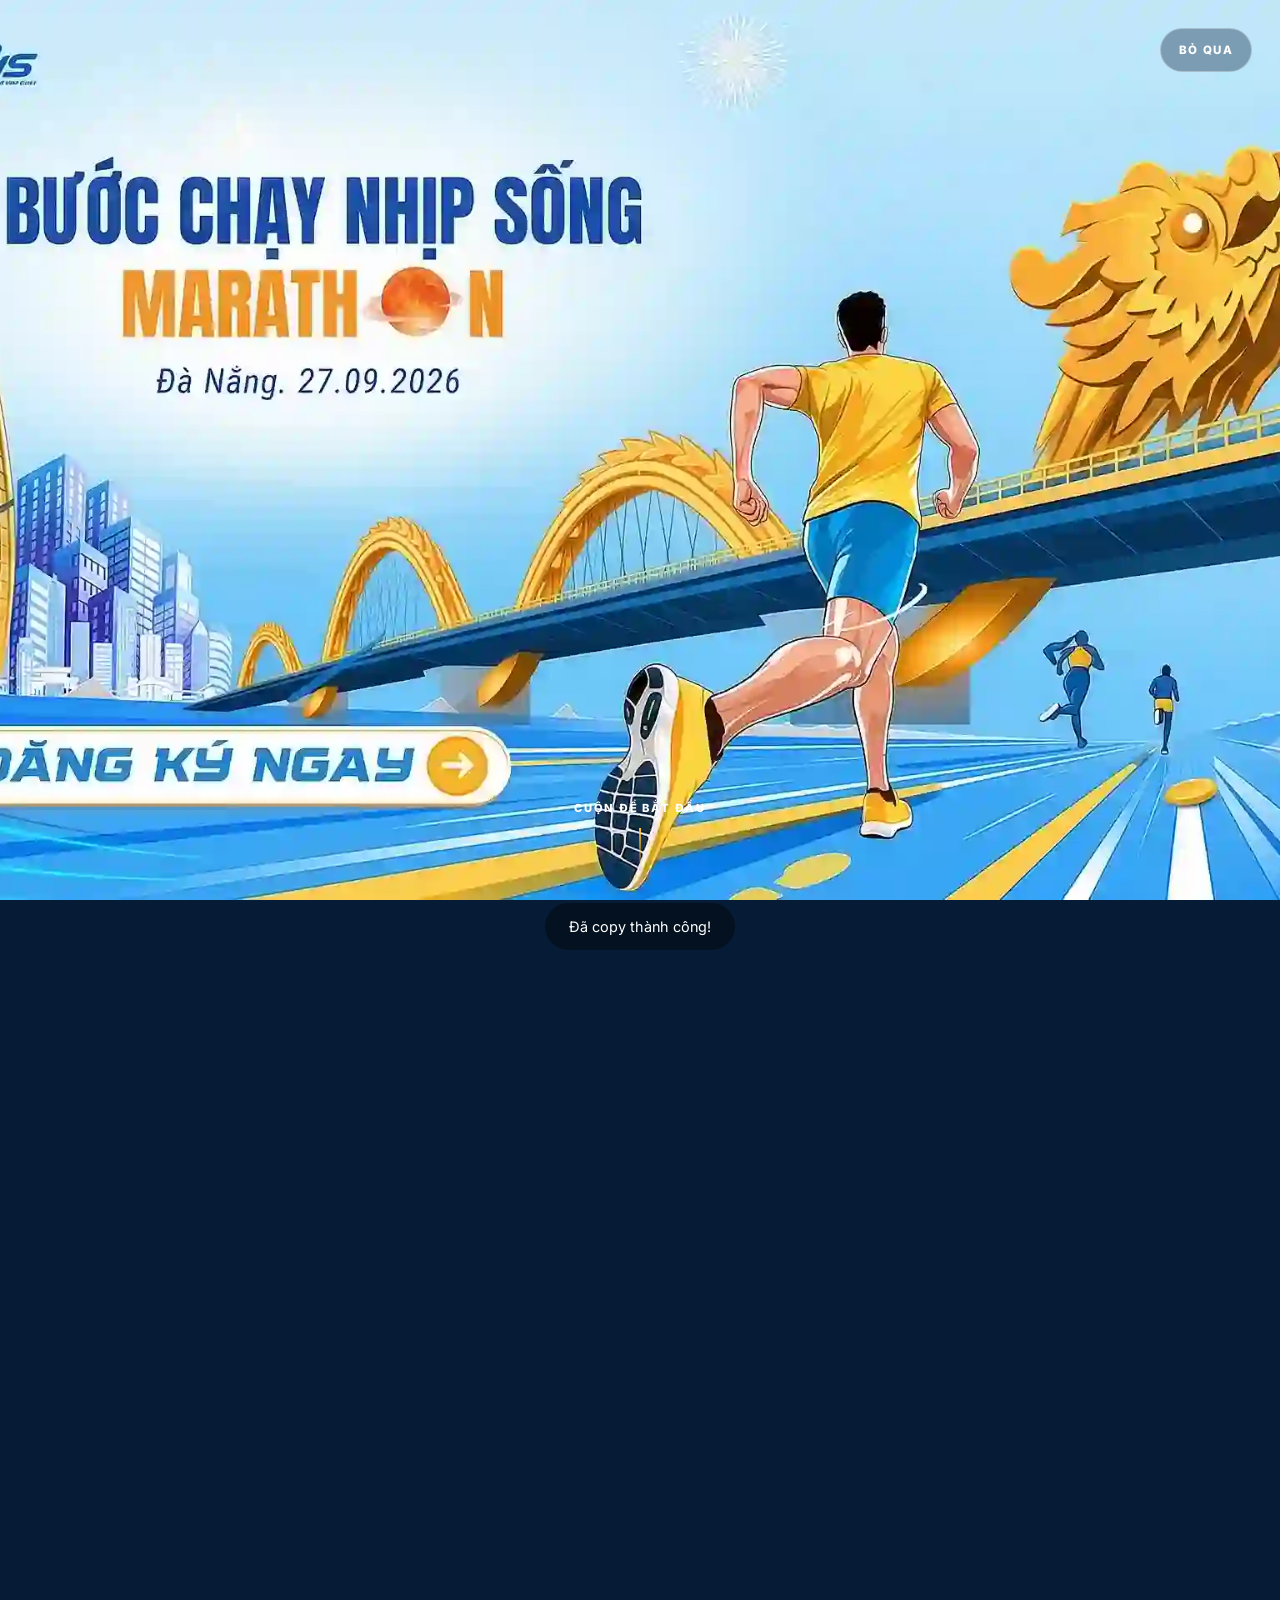
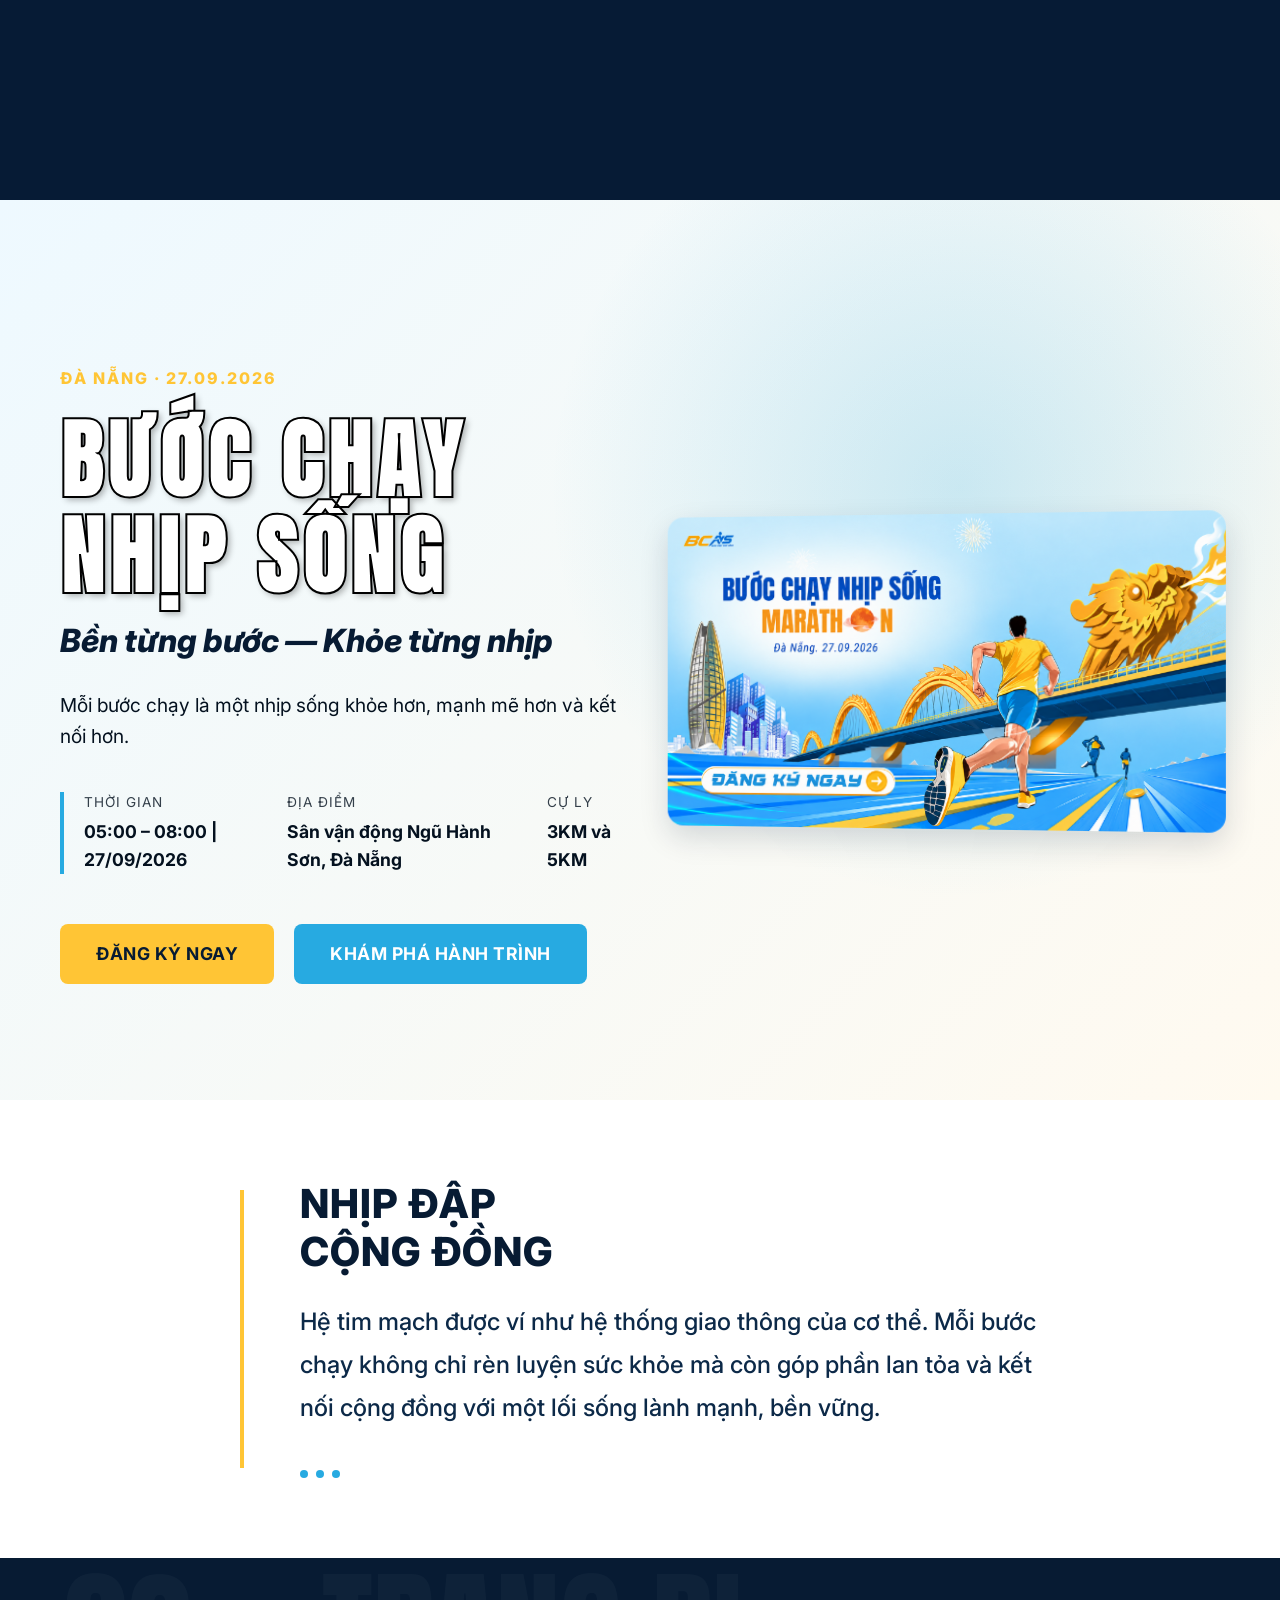
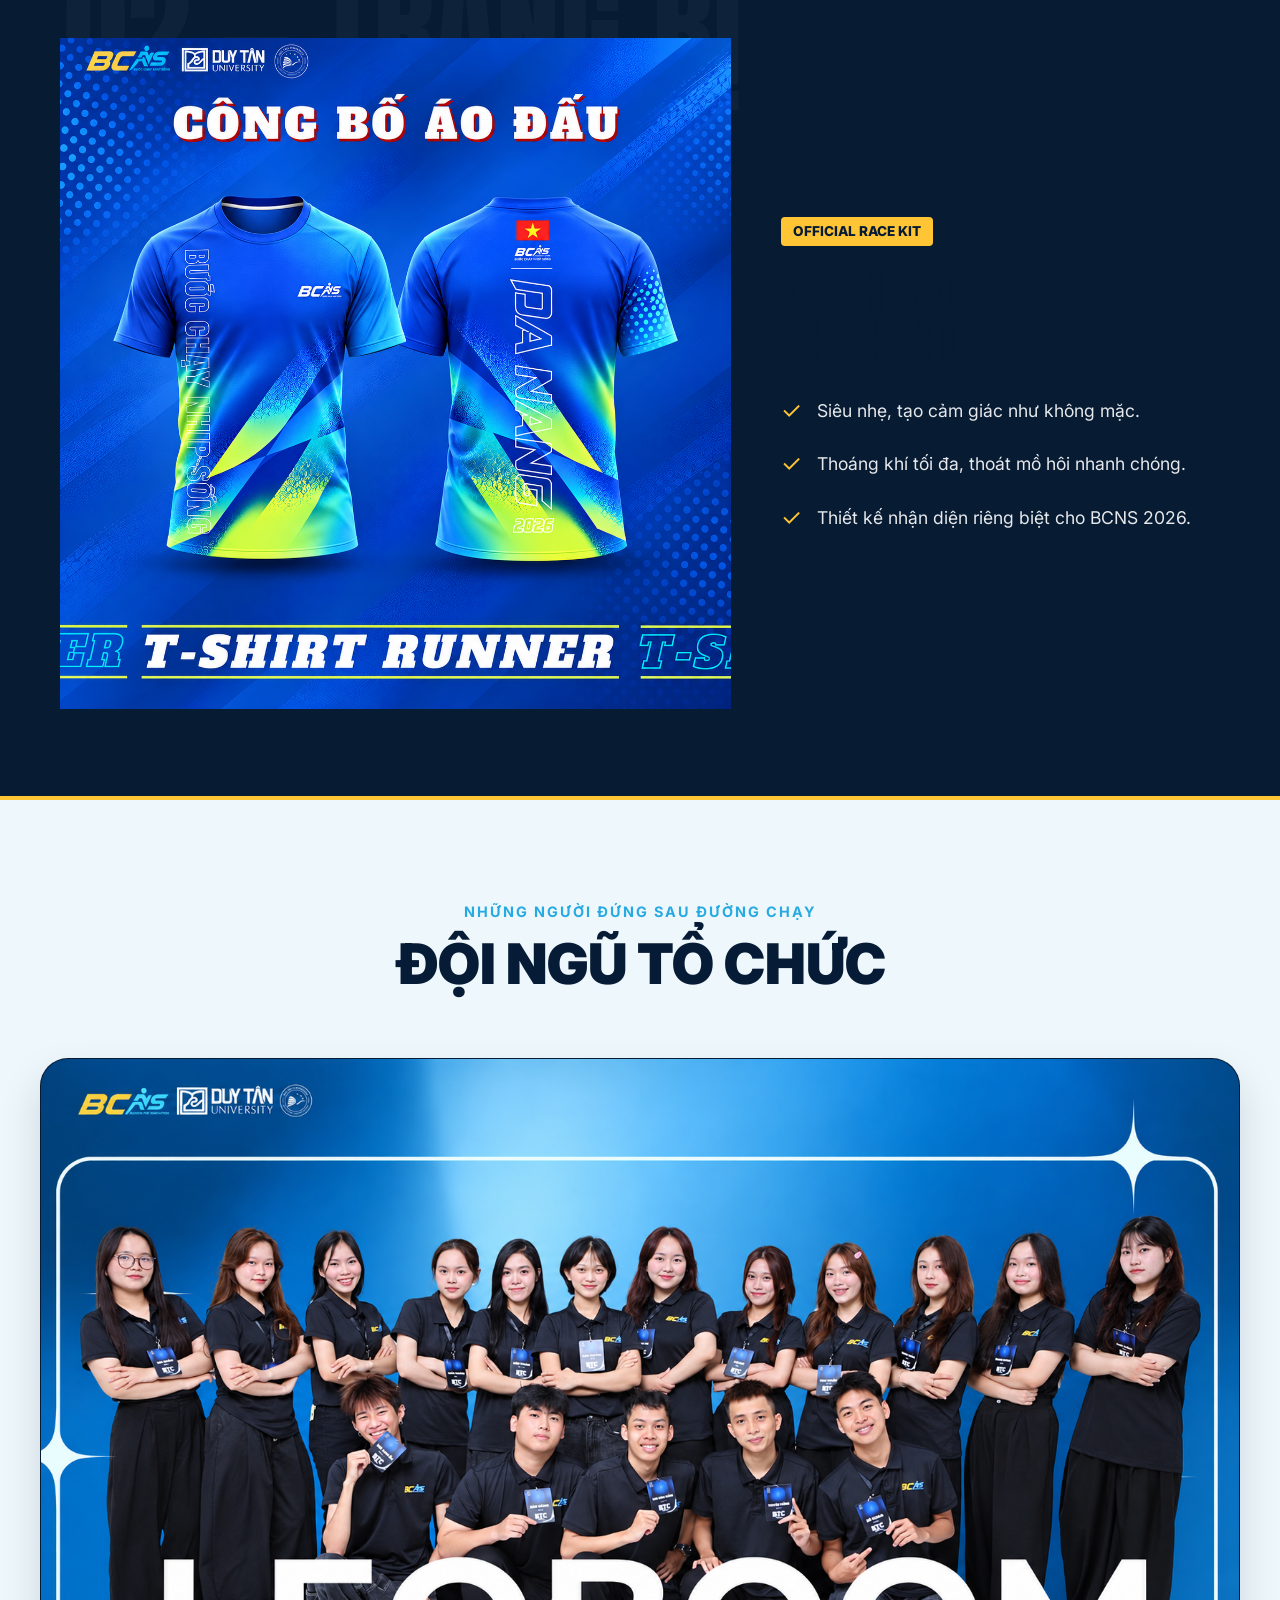
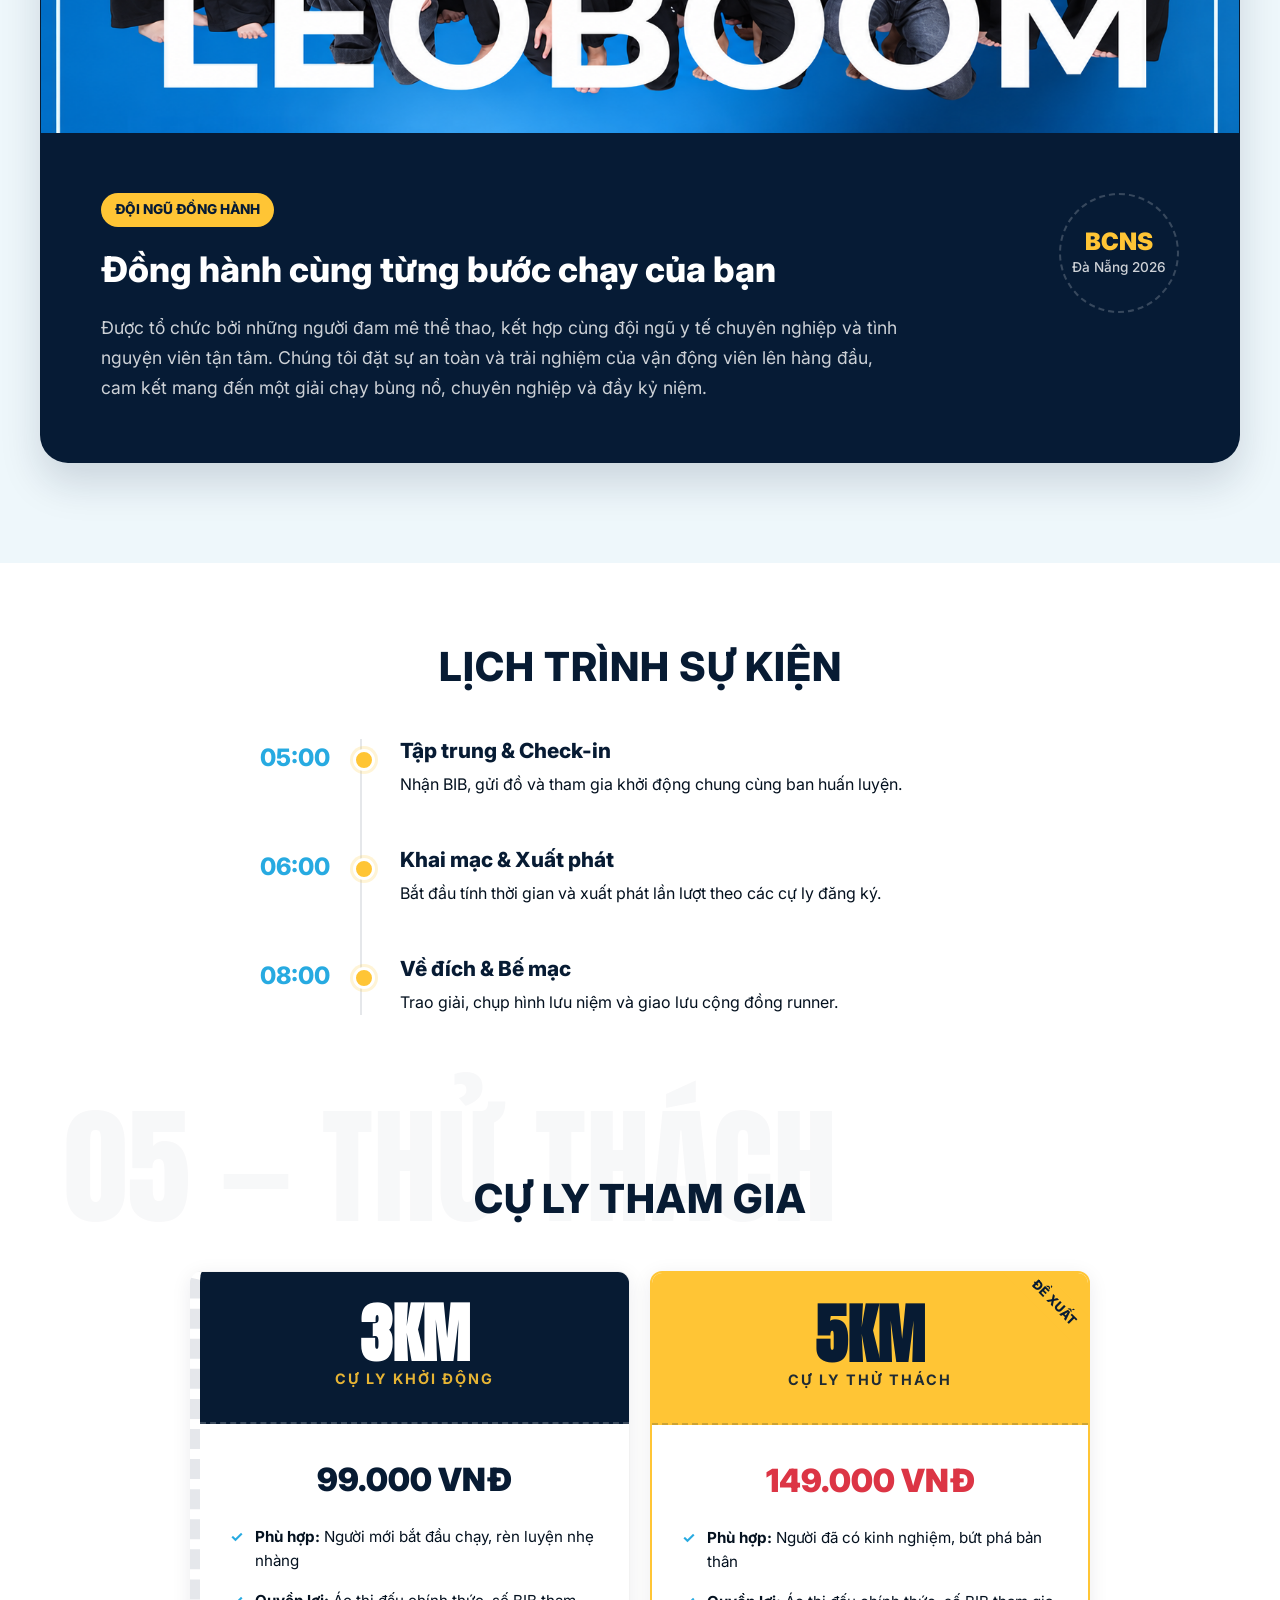
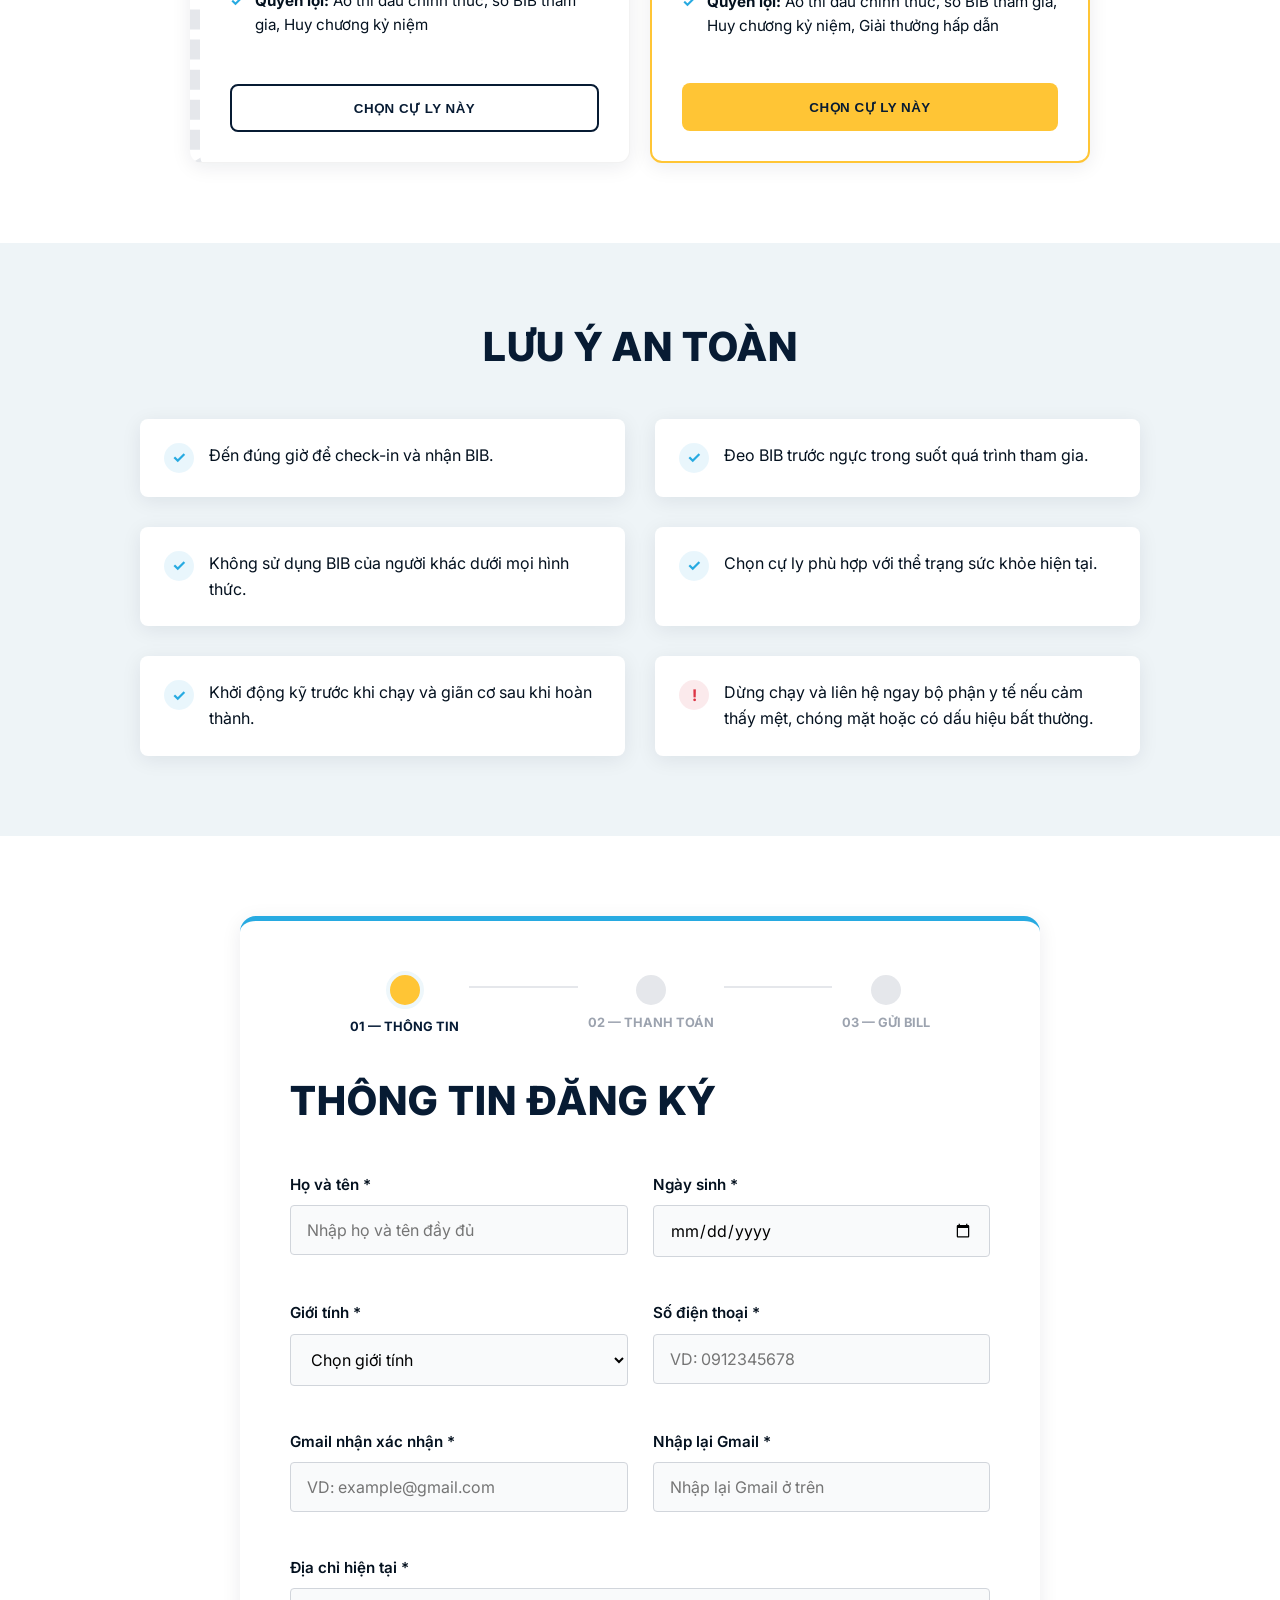
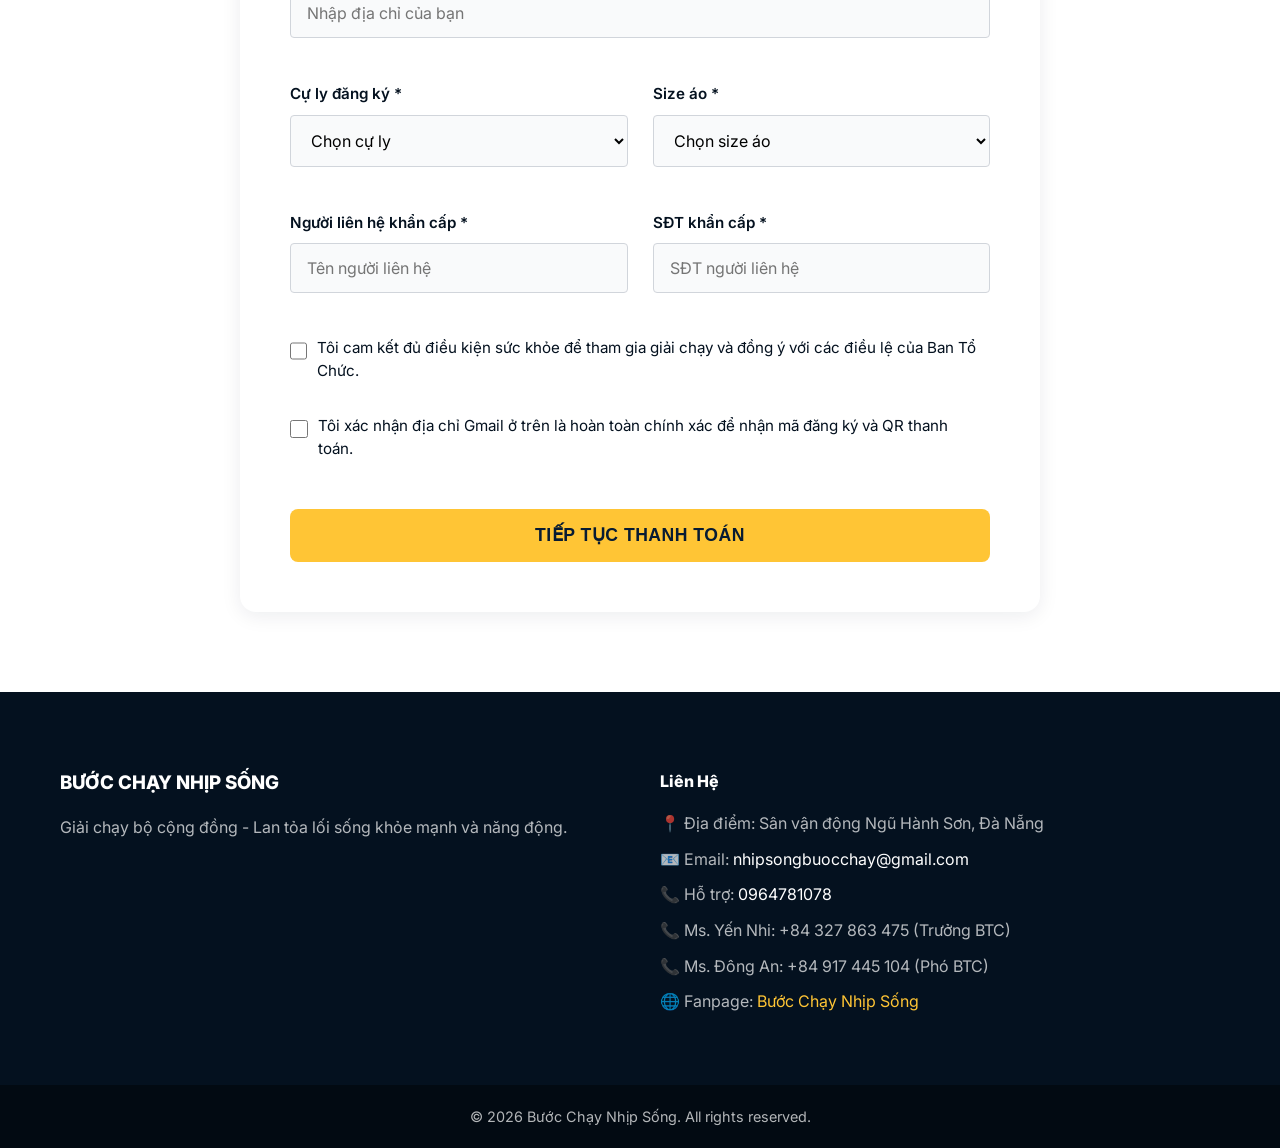
==== commit efdda122: "BCNS v3" ====
--- a/index.html
+++ b/index.html
@@ -22,10 +22,69 @@
         <link href="https://fonts.googleapis.com/css2?family=Anton&family=Inter:wght@400;500;600;700;800&display=swap" rel="stylesheet">
         <link rel="stylesheet" href="assets/css/style.css">
     </head>
-    <body>
+    <body class="is-intro-active">
+        <!-- MÀN HÌNH INTRO FULL SCREEN -->
+        <section
+            id="introVideo"
+            class="intro-video-section"
+            aria-label="Video giới thiệu Bước Chạy Nhịp Sống"
+        >
+            <div class="intro-video-sticky">
+                <video
+                    id="introRunnerVideo"
+                    class="intro-runner-video"
+                    autoplay
+                    muted
+                    playsinline
+                    preload="metadata"
+                    poster="./assets/images/runner-poster.webp"
+                >
+                    <source
+                        src="./assets/video/banner.mp4"
+                        type="video/mp4"
+                    >
+                </video>
+
+
+
+                <!-- <div class="intro-brand">
+                    <span class="intro-eyebrow">
+                        ĐÀ NẴNG · 27.09.2026
+                    </span>
+
+                    <h1 class="intro-title">
+                        BƯỚC CHẠY<br>
+                        NHỊP SỐNG
+                    </h1>
+
+                    <p class="intro-slogan">
+                        Bền từng bước — Khỏe từng nhịp
+                    </p>
+                </div> -->
+
+                <button
+                    type="button"
+                    class="intro-skip"
+                    id="introSkipButton"
+                    aria-label="Bỏ qua video giới thiệu"
+                >
+                    BỎ QUA
+                </button>
+
+                <a
+                    href="#hero"
+                    class="intro-scroll"
+                    aria-label="Cuộn xuống để khám phá"
+                >
+                    <span>CUỘN ĐỂ BẮT ĐẦU</span>
+                    <span class="intro-scroll-icon" aria-hidden="true"></span>
+                </a>
+            </div>
+        </section>
+
         <!-- HEADER -->
         <header id="header">
-            <div class="container header-container">
+            <div class="container header-container ">
                 <div class="logo">
                     <span class="logo-text">BƯỚC CHẠY NHỊP SỐNG</span>
                 </div>
@@ -84,16 +143,15 @@
                 </div>
                 
                 <div class="hero-image-right">
-                    <div class="runner-visual" aria-hidden="true">
-                        <picture class="runner-poster">
-                            <source srcset="./assets/images/runner-poster.webp" type="image/webp">
-                            <img src="./assets/images/banner.png" alt="" width="1920" height="1080">
-                        </picture>
-                        <video id="runnerVideo" class="runner-video" autoplay muted playsinline loop preload="auto" poster="./assets/images/runner-poster.webp">
-                            <source src="./assets/video/banner.mp4" type="video/mp4">
-                        </video>
-                        <div class="runner-energy"></div>
-                    </div>
+                    <img
+                        src="./assets/images/banner.png"
+                        alt="Bước Chạy Nhịp Sống Marathon tại Đà Nẵng"
+                        id="heroRightImage"
+                        width="3840"
+                        height="2160"
+                        loading="eager"
+                        decoding="async"
+                    >
                 </div>
             </div>
         </section>
@@ -535,8 +593,9 @@
         <!-- Toast Notification cho thao tác Copy -->
         <div id="toast" class="toast">Đã copy thành công!</div>
 
-        <script src="assets/js/config.js"></script>
-        <script src="assets/js/registration.js"></script>
-        <script src="assets/js/payment-proof.js"></script>
+        <script src="./assets/js/config.js"></script>
+        <script src="./assets/js/registration.js"></script>
+        <script src="./assets/js/payment-proof.js"></script>
+        <script src="./assets/js/runner.js"></script>
     </body>
     </html>
--- a/assets/css/style.css
+++ b/assets/css/style.css
@@ -171,8 +171,22 @@
     width: 100%;
     z-index: 1000;
     background-color: transparent;
-    transition: var(--transition);
+    transition: transform 0.6s cubic-bezier(0.16, 1, 0.3, 1), opacity 0.6s ease, background-color 0.3s ease, padding 0.3s ease;
     padding: 20px 0;
+}
+
+body.is-intro-active #header {
+    opacity: 0;
+    visibility: hidden;
+    pointer-events: none;
+    transform: translateY(-100%);
+}
+
+body.is-intro-complete #header {
+    opacity: 1;
+    visibility: visible;
+    pointer-events: auto;
+    transform: translateY(0);
 }
 
 header.scrolled {
@@ -312,6 +326,15 @@
 .hero-image-right img:hover {
     transform: perspective(1000px) rotateY(0deg) scale(1.02);
 }
+.hero-label-top {
+    display: inline-block;
+    color: var(--yellow-energy);
+    font-size: 1rem;
+    font-weight: 800;
+    letter-spacing: 2px;
+    margin-bottom: 20px;
+    text-transform: uppercase;
+}
 
 .hero-title-stroke {
     font-family: 'Anton', sans-serif;
@@ -322,7 +345,7 @@
     text-transform: uppercase;
     -webkit-text-stroke: 2px #000;
     text-shadow: 3px 3px 6px rgba(0,0,0,0.3);
-    letter-spacing: 2px;
+    letter-spacing: 5px;
 }
 
 .hero-slogan-italic {
@@ -1573,3 +1596,206 @@
     }
 }
 
+/* ==========================================================================
+   INTRO FULL SCREEN VIDEO
+   ========================================================================== */
+.intro-video-section {
+    position: relative;
+    z-index: 20;
+    height: 200svh;
+    background: #061b35;
+}
+
+.intro-video-sticky {
+    position: sticky;
+    top: 0;
+    width: 100%;
+    height: 100svh;
+    overflow: hidden;
+    isolation: isolate;
+    background: #061b35;
+}
+
+.intro-runner-video {
+    position: absolute;
+    inset: 0;
+    z-index: 1;
+    display: block;
+    width: 100%;
+    height: 100%;
+    object-fit: cover;
+    object-position: center;
+    transform: scale(1);
+    opacity: 1;
+    will-change: transform, opacity;
+}
+
+.intro-video-overlay {
+    position: absolute;
+    inset: 0;
+    z-index: 2;
+    pointer-events: none;
+    background:
+        linear-gradient(
+            90deg,
+            rgba(6, 27, 53, 0.72) 0%,
+            rgba(6, 27, 53, 0.3) 48%,
+            rgba(6, 27, 53, 0.08) 100%
+        ),
+        linear-gradient(
+            180deg,
+            rgba(6, 27, 53, 0.15),
+            rgba(6, 27, 53, 0.48)
+        );
+}
+
+.intro-brand {
+    position: absolute;
+    top: 50%;
+    left: max(6vw, 24px);
+    z-index: 3;
+    max-width: 720px;
+    color: #fff;
+    transform: translateY(-50%);
+    will-change: transform, opacity;
+}
+
+.intro-eyebrow {
+    display: inline-block;
+    margin-bottom: 18px;
+    color: #ffc535;
+    font-size: clamp(0.75rem, 1vw, 0.95rem);
+    font-weight: 800;
+    letter-spacing: 0.18em;
+}
+
+.intro-title {
+    margin: 0;
+    color: #fff;
+    font-family: "Anton", sans-serif;
+    font-size: clamp(4rem, 9vw, 9rem);
+    font-weight: 400;
+    line-height: 0.88;
+    letter-spacing: -0.02em;
+}
+
+.intro-slogan {
+    margin: 24px 0 0;
+    color: rgba(255, 255, 255, 0.88);
+    font-size: clamp(1.15rem, 2vw, 1.8rem);
+    font-weight: 700;
+    font-style: italic;
+}
+
+.intro-scroll {
+    position: absolute;
+    bottom: max(30px, env(safe-area-inset-bottom));
+    left: 50%;
+    z-index: 4;
+    display: flex;
+    flex-direction: column;
+    align-items: center;
+    gap: 10px;
+    color: #fff;
+    font-size: 0.7rem;
+    font-weight: 800;
+    letter-spacing: 0.16em;
+    text-decoration: none;
+    transform: translateX(-50%);
+}
+
+.intro-scroll-icon {
+    width: 2px;
+    height: 42px;
+    background: linear-gradient(
+        to bottom,
+        #ffc535,
+        transparent
+    );
+    animation: introScrollPulse 1.8s ease-in-out infinite;
+}
+
+.intro-skip {
+    position: absolute;
+    top: 28px;
+    right: 28px;
+    z-index: 5;
+    min-height: 44px;
+    padding: 0 18px;
+    border: 1px solid rgba(255, 255, 255, 0.35);
+    border-radius: 999px;
+    color: #fff;
+    font: inherit;
+    font-size: 0.72rem;
+    font-weight: 800;
+    letter-spacing: 0.12em;
+    cursor: pointer;
+    background: rgba(6, 27, 53, 0.36);
+    backdrop-filter: blur(12px);
+}
+
+@keyframes introScrollPulse {
+    0%,
+    100% {
+        opacity: 0.35;
+        transform: scaleY(0.65);
+        transform-origin: top;
+    }
+    50% {
+        opacity: 1;
+        transform: scaleY(1);
+        transform-origin: top;
+    }
+}
+
+@media (max-width: 768px) {
+    .intro-video-section {
+        height: 170svh;
+    }
+
+    .intro-runner-video {
+        object-position: 62% center;
+    }
+
+    .intro-brand {
+        top: auto;
+        right: 20px;
+        bottom: 105px;
+        left: 20px;
+        max-width: none;
+        transform: none;
+    }
+
+    .intro-title {
+        font-size: clamp(3.4rem, 17vw, 5.6rem);
+        line-height: 0.9;
+    }
+
+    .intro-video-overlay {
+        background:
+            linear-gradient(
+                180deg,
+                rgba(6, 27, 53, 0.08) 20%,
+                rgba(6, 27, 53, 0.8) 100%
+            );
+    }
+
+    .intro-skip {
+        top: max(18px, env(safe-area-inset-top));
+        right: 16px;
+    }
+}
+
+@media (prefers-reduced-motion: reduce) {
+    .intro-video-section {
+        height: 100svh;
+    }
+
+    .intro-runner-video {
+        display: none;
+    }
+
+    .intro-scroll-icon {
+        animation: none;
+    }
+}
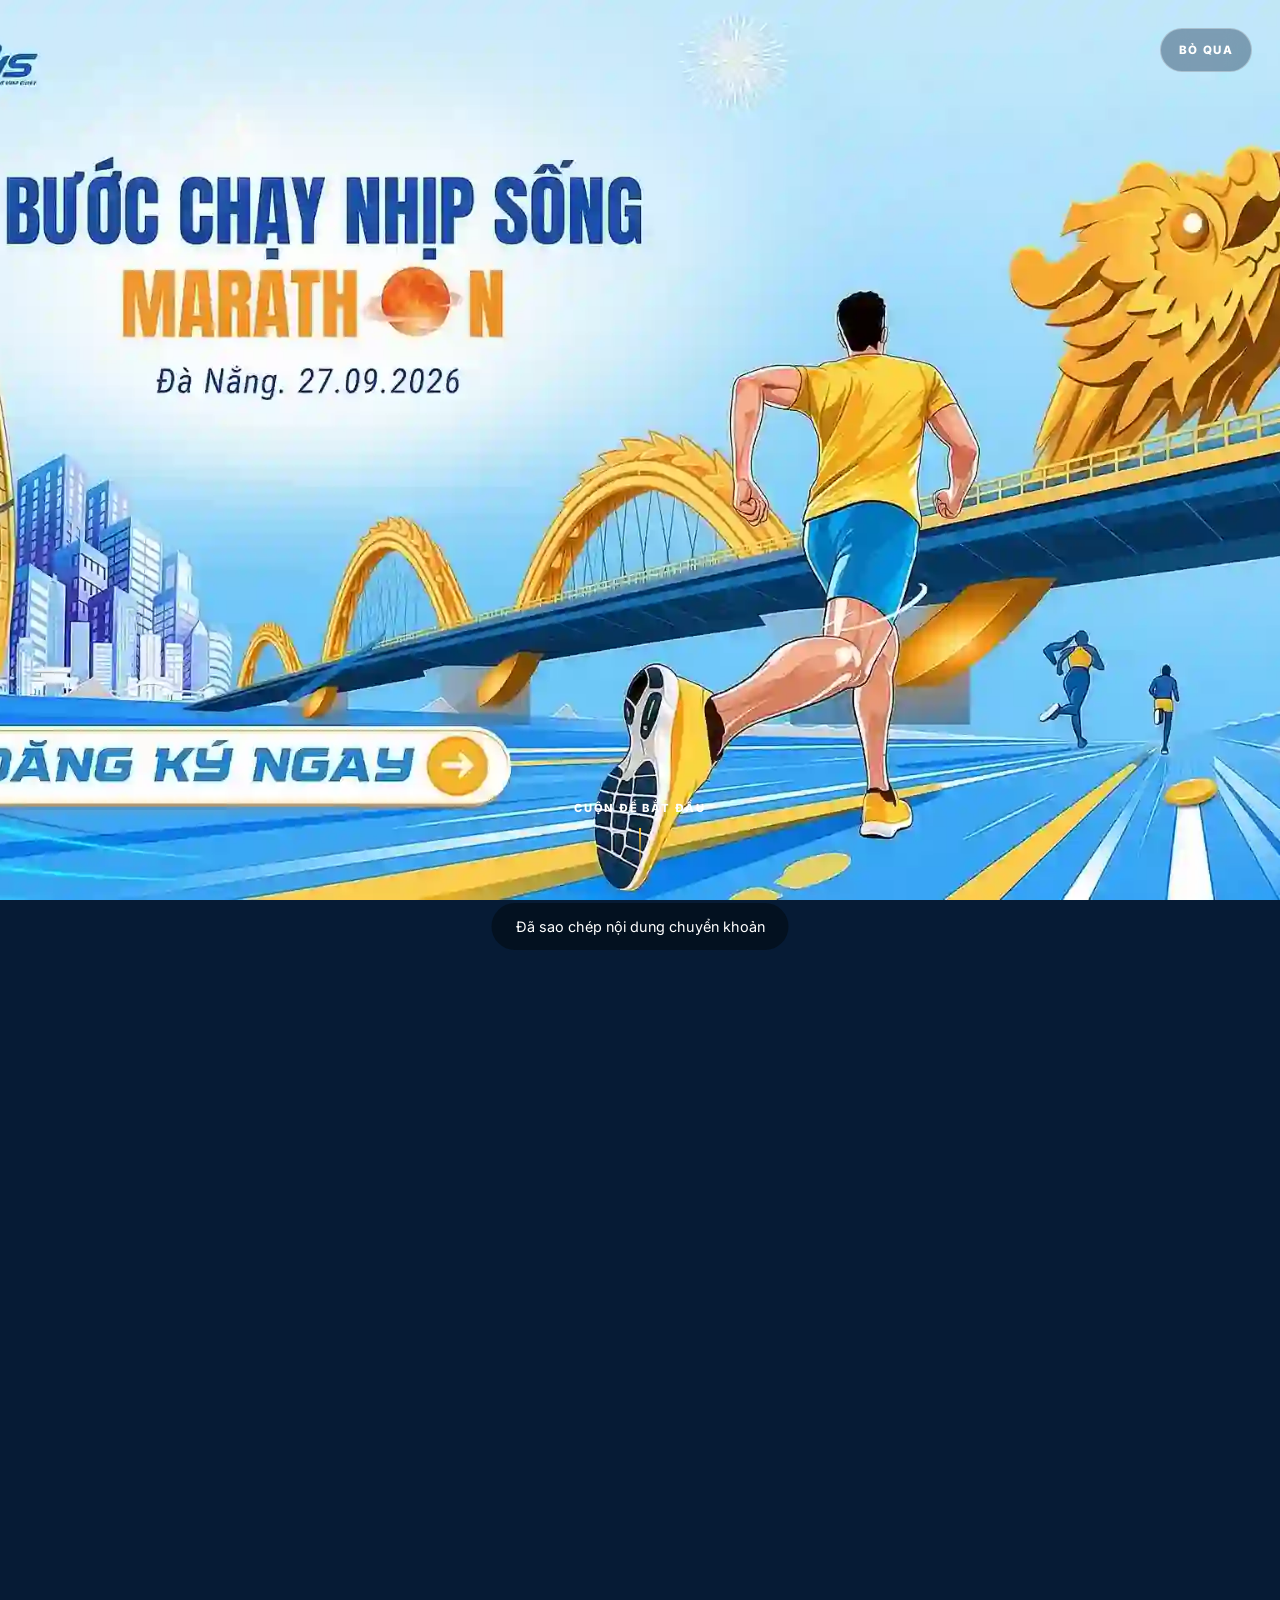
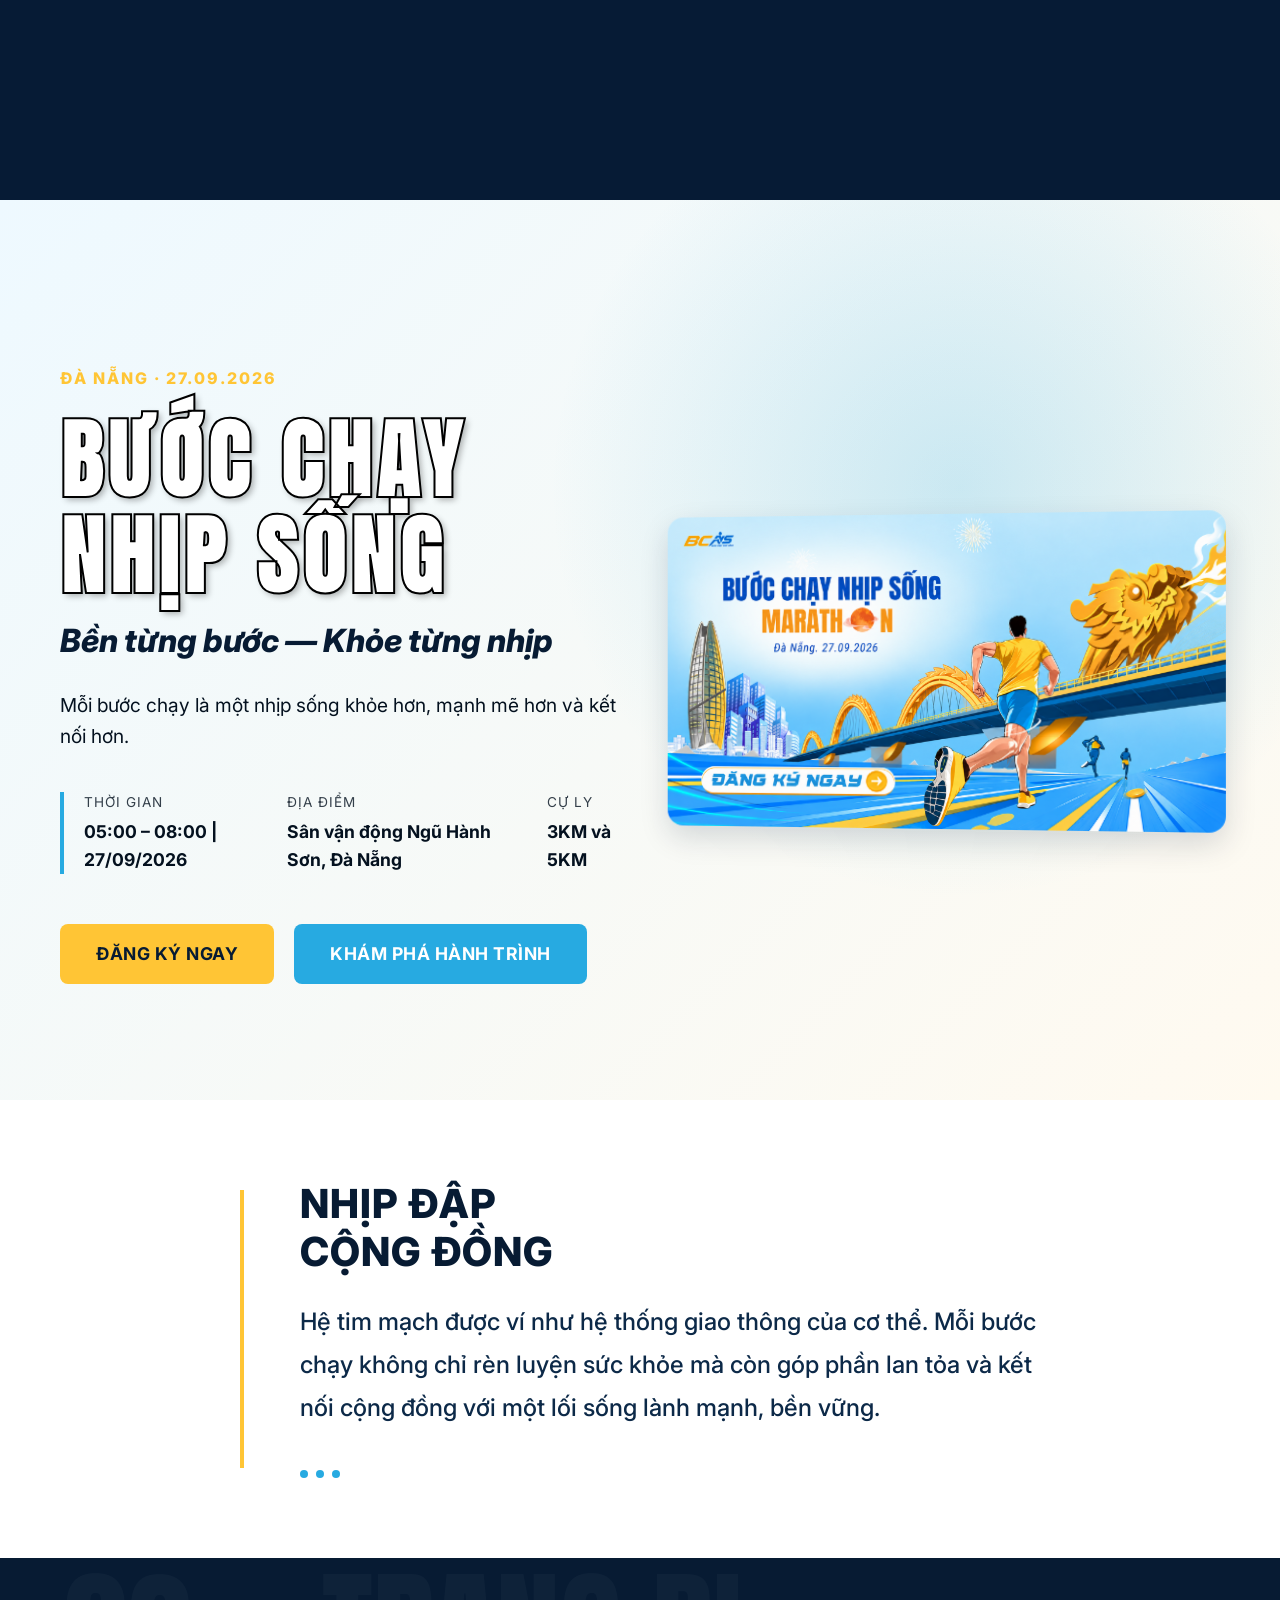
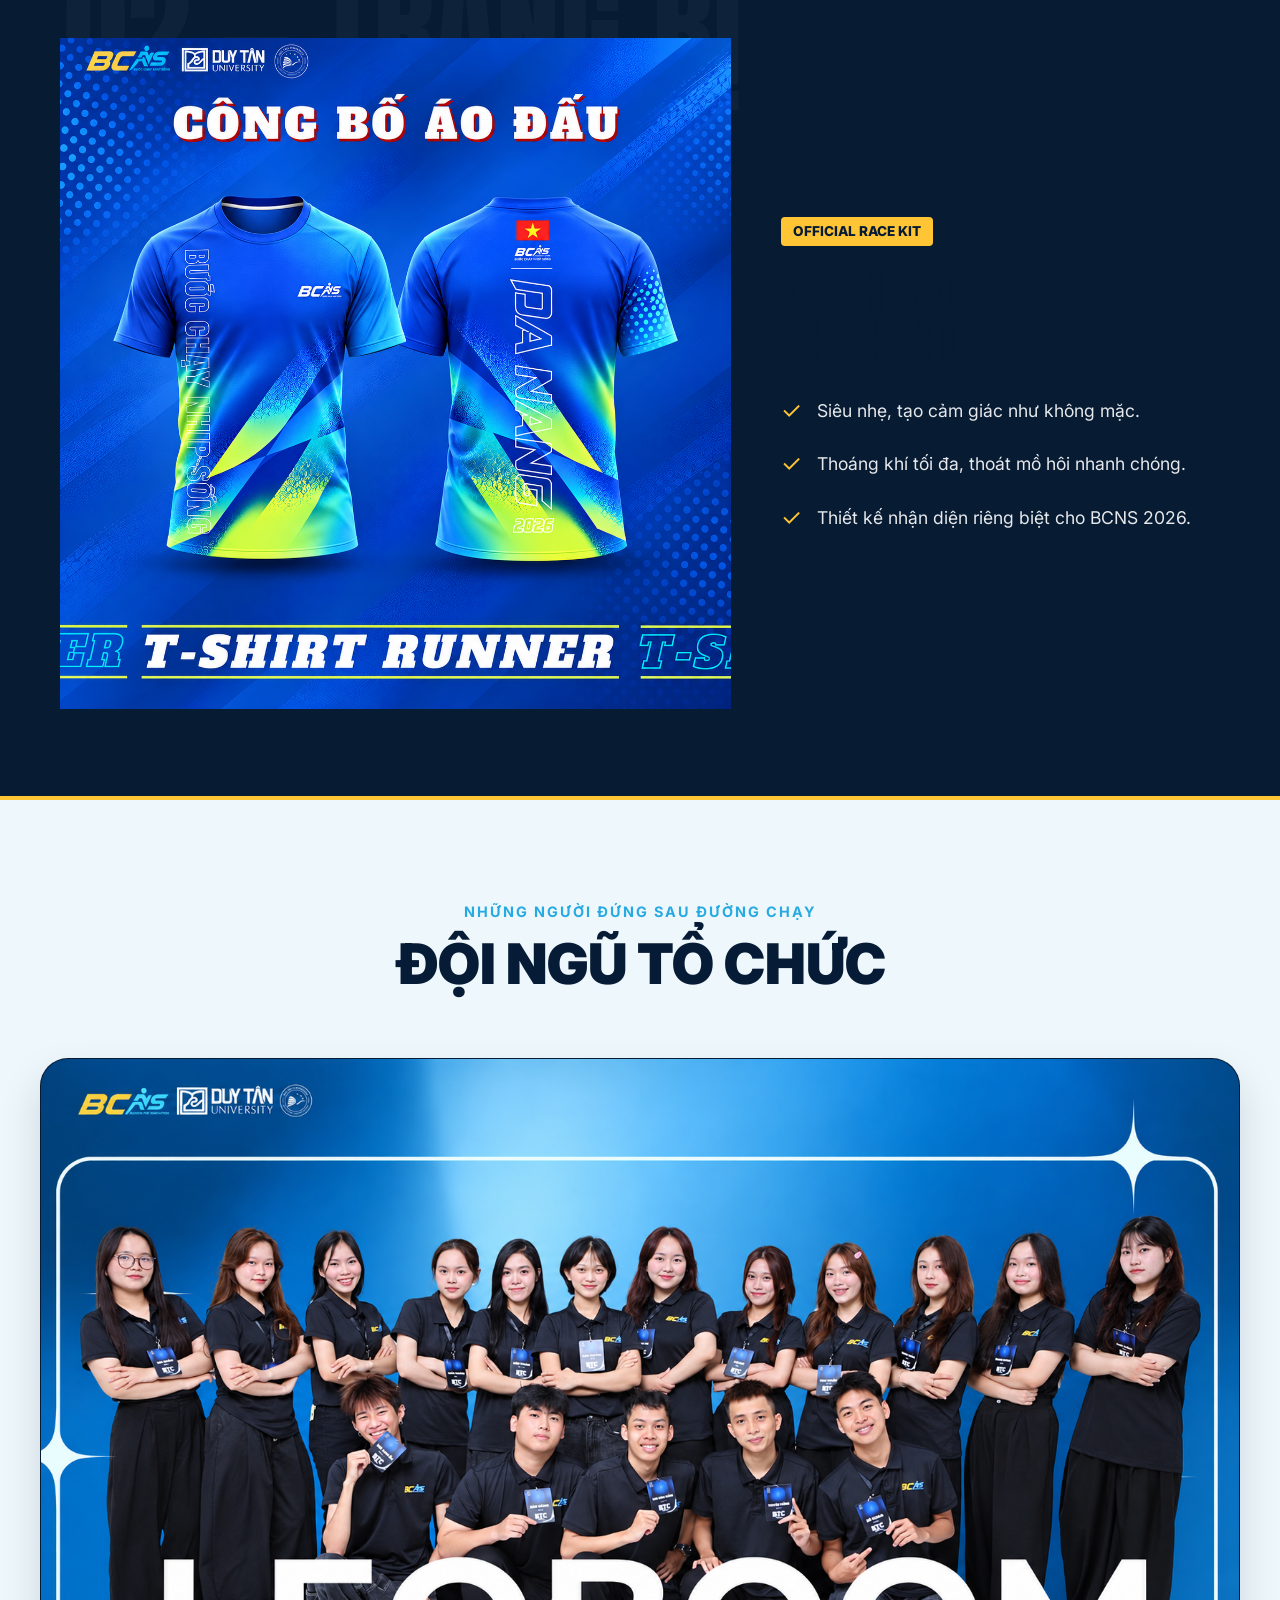
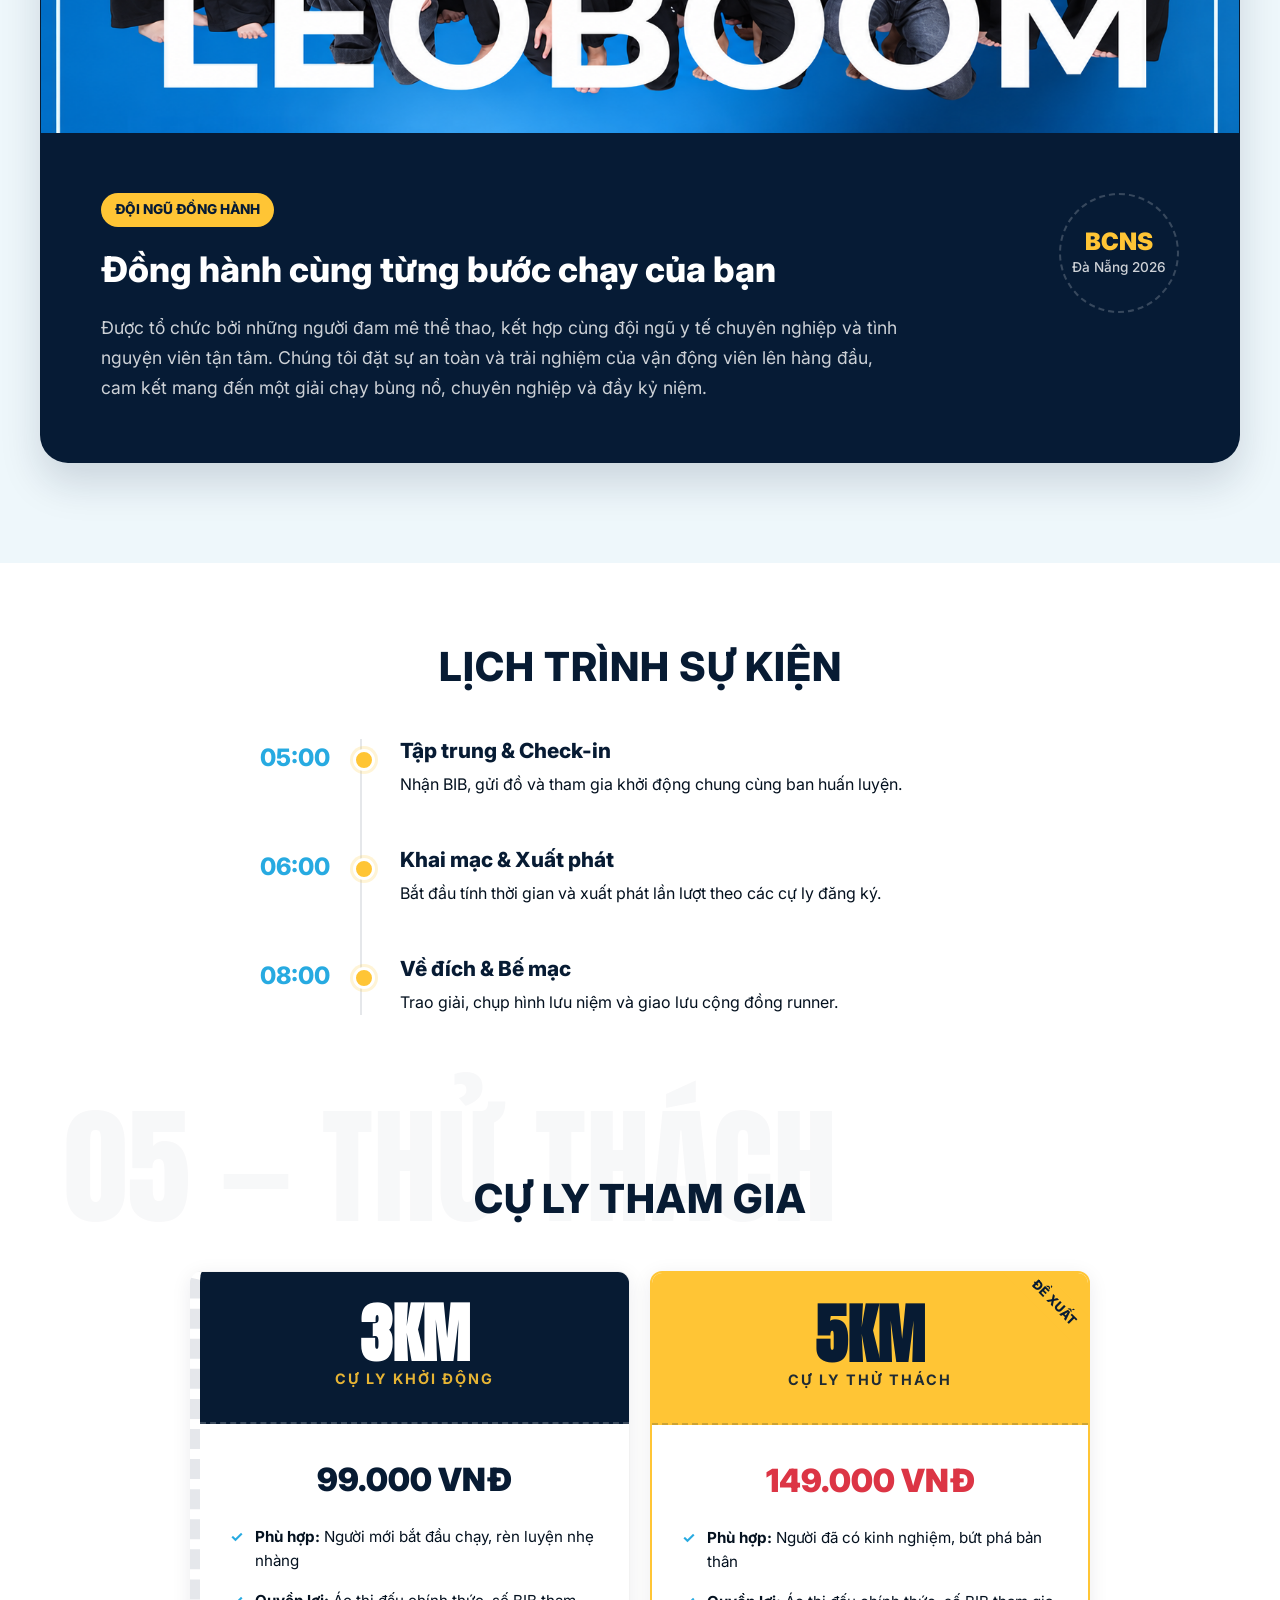
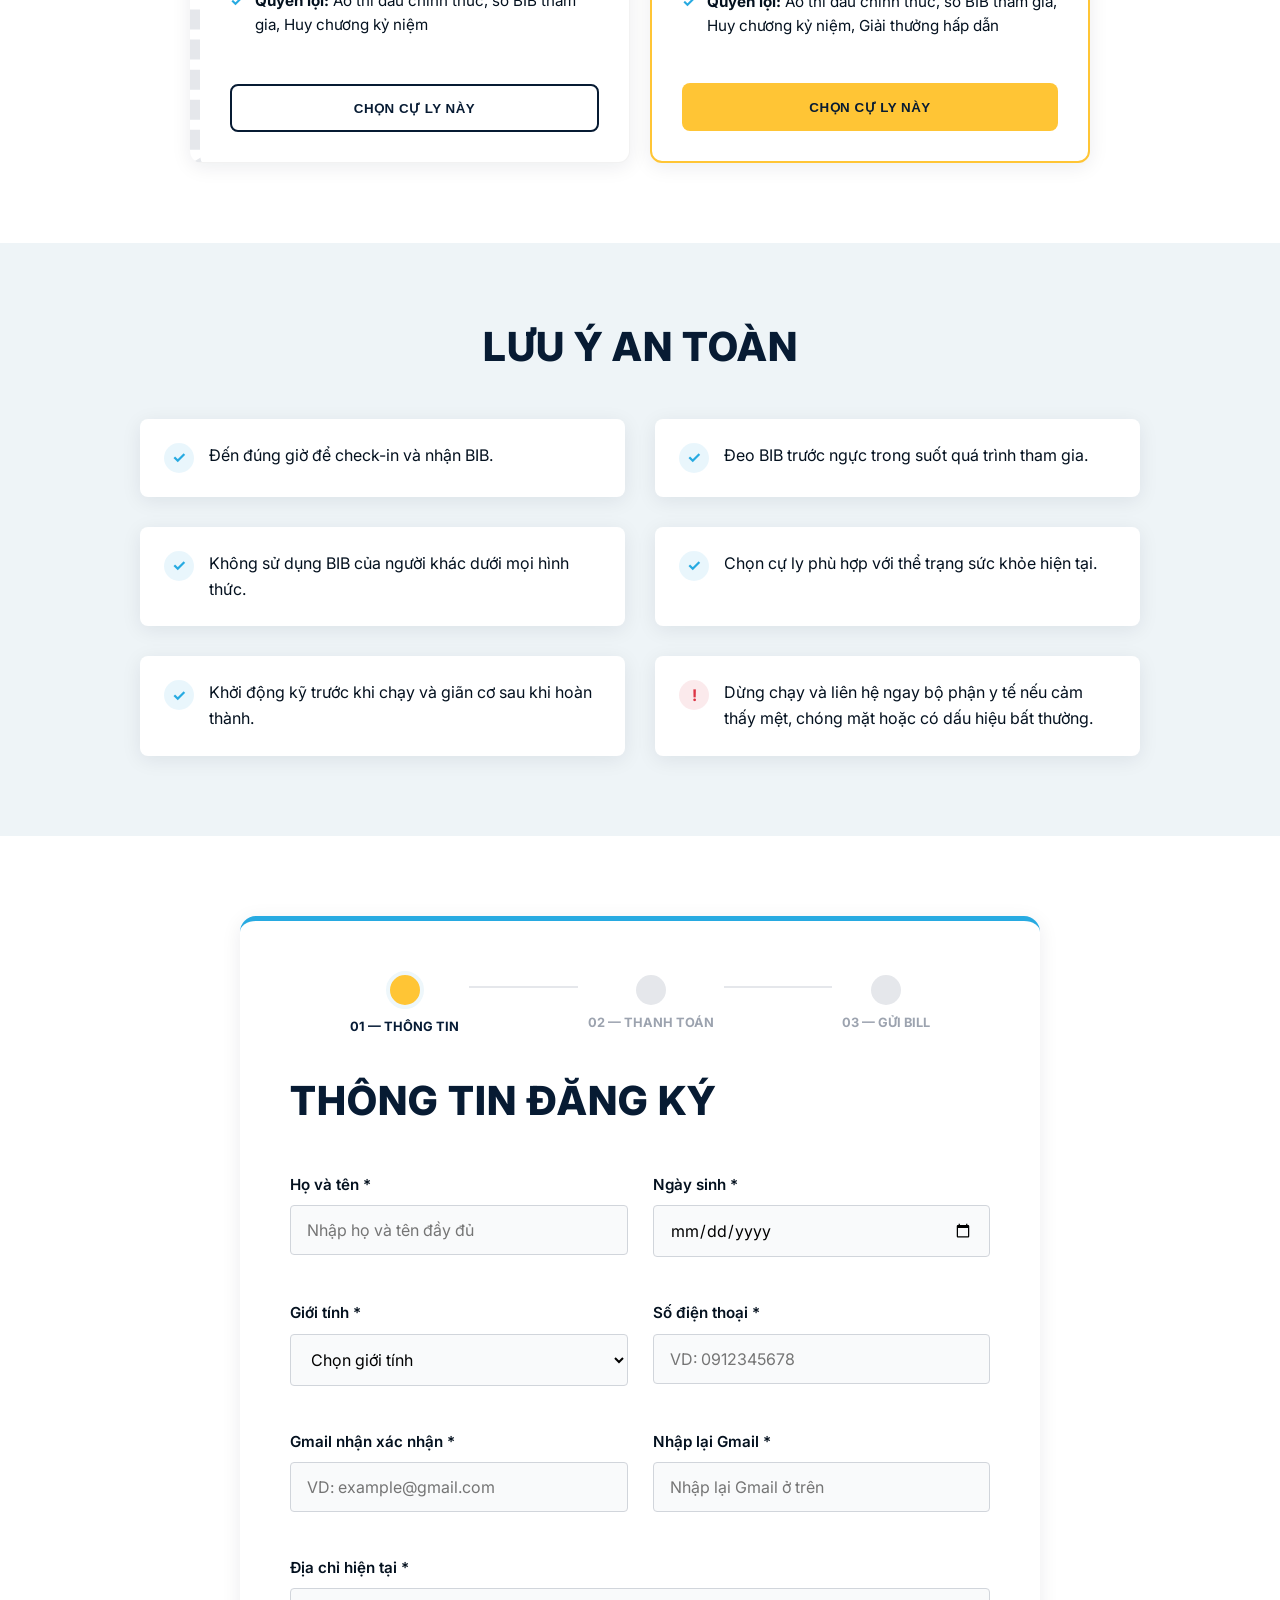
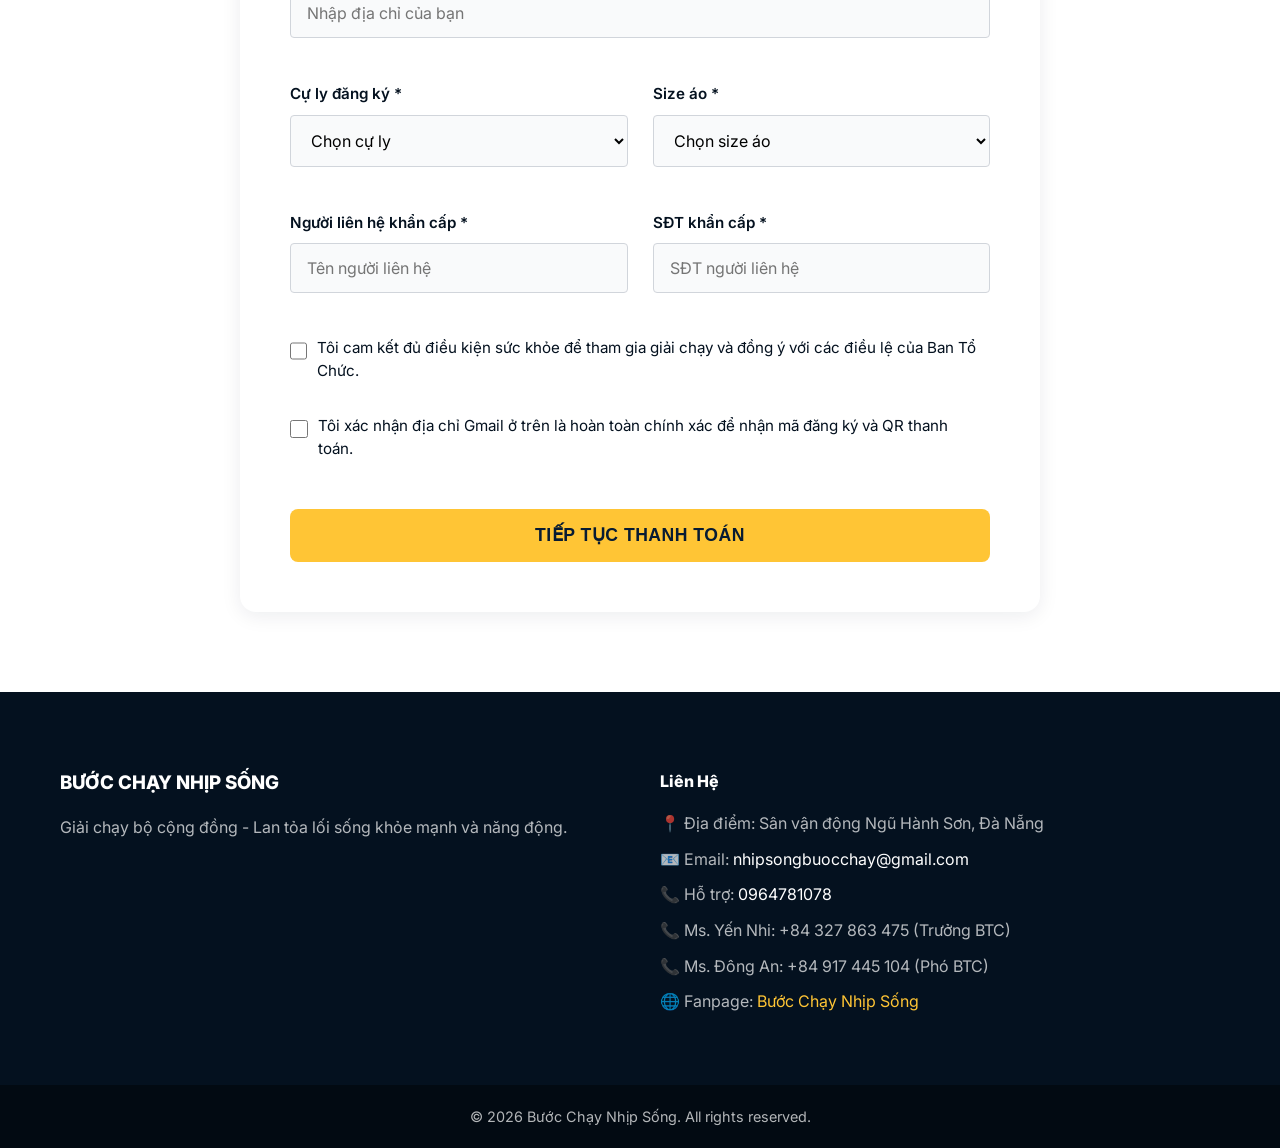
==== commit 4b359d98: "BCNS v4" ====
--- a/index.html
+++ b/index.html
@@ -483,21 +483,21 @@
                             <span class="label" style="color: #6b7280; font-weight: 500;">Số tài khoản:</span>
                             <div class="copy-group" style="display: flex; gap: 10px; align-items: center;">
                                 <span class="value" id="paymentBankAccount" style="font-weight: 600;"></span>
-                                <button type="button" class="btn-copy" onclick="copyText('paymentBankAccount')" style="padding: 4px 8px; font-size: 0.8rem; background: var(--bg-alt); border: 1px solid #d1d5db; border-radius: 4px; cursor: pointer;">Copy</button>
+                                <button type="button" class="btn-copy" onclick="copyText('paymentBankAccount', 'Đã sao chép số tài khoản')" style="padding: 4px 8px; font-size: 0.8rem; background: var(--bg-alt); border: 1px solid #d1d5db; border-radius: 4px; cursor: pointer;">SAO CHÉP</button>
                             </div>
                         </div>
                         <div class="info-row" style="display: flex; justify-content: space-between; margin-bottom: 15px; border-bottom: 1px solid #e5e7eb; padding-bottom: 10px;">
                             <span class="label" style="color: #6b7280; font-weight: 500;">Số tiền:</span>
                             <div class="copy-group" style="display: flex; gap: 10px; align-items: center;">
                                 <span class="value highlight-text" id="paymentFee" style="color: var(--error); font-weight: bold;"></span>
-                                <button type="button" class="btn-copy" onclick="copyText('paymentFee', true)" style="padding: 4px 8px; font-size: 0.8rem; background: var(--bg-alt); border: 1px solid #d1d5db; border-radius: 4px; cursor: pointer;">Copy</button>
+                                <button type="button" class="btn-copy" onclick="copyText('paymentFee', 'Đã sao chép số tiền')" style="padding: 4px 8px; font-size: 0.8rem; background: var(--bg-alt); border: 1px solid #d1d5db; border-radius: 4px; cursor: pointer;">SAO CHÉP</button>
                             </div>
                         </div>
                         <div class="info-row vertical" style="margin-bottom: 10px;">
-                            <span class="label" style="display: block; color: #6b7280; font-weight: 500; margin-bottom: 5px;">Nội dung chuyển khoản (BẮT BUỘC):</span>
+                            <span class="label" style="display: block; color: #6b7280; font-weight: 500; margin-bottom: 5px;">NỘI DUNG CHUYỂN KHOẢN &mdash; BẮT BUỘC</span>
                             <div class="copy-group" style="display: flex; justify-content: space-between; align-items: center; background: #fff; padding: 10px; border: 1px dashed var(--error); border-radius: 4px;">
                                 <span class="value highlight-text" id="paymentTransferContent" style="color: var(--error); font-weight: bold;"></span>
-                                <button type="button" class="btn-copy" onclick="copyText('paymentTransferContent')" style="padding: 4px 8px; font-size: 0.8rem; background: var(--error); color: white; border: none; border-radius: 4px; cursor: pointer;">Copy</button>
+                                <button type="button" class="btn-copy" onclick="copyText('paymentTransferContent', 'Đã sao chép nội dung chuyển khoản')" style="padding: 4px 8px; font-size: 0.8rem; background: var(--error); color: white; border: none; border-radius: 4px; cursor: pointer;">SAO CHÉP</button>
                             </div>
                         </div>
                     </div>
@@ -573,15 +573,23 @@
         <div id="confirmSubmitModal" class="modal">
             <div class="modal-content fade-up" style="max-width: 500px; text-align: center;">
                 <div class="modal-body" style="padding: 30px;">
-                    <div style="font-size: 3rem; margin-bottom: 15px;">✉️</div>
+                    <div style="font-size: 2.5rem; margin-bottom: 15px; color: var(--blue-sport);">
+                        <svg xmlns="http://www.w3.org/2000/svg" width="48" height="48" viewBox="0 0 24 24" fill="none" stroke="currentColor" stroke-width="1.5" stroke-linecap="round" stroke-linejoin="round"><path d="M4 4h16c1.1 0 2 .9 2 2v12c0 1.1-.9 2-2 2H4c-1.1 0-2-.9-2-2V6c0-1.1.9-2 2-2z"></path><polyline points="22,6 12,13 2,6"></polyline></svg>
+                    </div>
                     <h3 style="margin-bottom: 15px; color: var(--navy-main);">Xác nhận thông tin</h3>
                     <p style="margin-bottom: 10px; color: var(--navy-sub);">Gmail nhận thông tin của bạn là:</p>
                     <div style="background: var(--bg-light); padding: 15px; border-radius: 8px; margin-bottom: 20px;">
                         <strong id="confirmModalEmailTxt" style="color: var(--blue-sport); font-size: 1.1rem;"></strong>
                     </div>
-                    <p style="margin-bottom: 25px; color: var(--error); font-size: 0.9rem;">
-                        Vui lòng kiểm tra kỹ. Mã đăng ký và thông tin nhận BIB sẽ được gửi đến địa chỉ này!
-                    </p>
+                    
+                    <div class="email-hint">
+                        <div class="email-hint-main">
+                            Vui lòng kiểm tra kỹ địa chỉ email. Mã đăng ký và thông tin nhận BIB sẽ được gửi đến địa chỉ này.
+                        </div>
+                        <div class="email-hint-sub">
+                            Nếu chưa thấy thư trong hộp thư đến, bạn vui lòng kiểm tra thêm mục <span class="highlight-spam">Spam/Thư rác</span> nhé.
+                        </div>
+                    </div>
                     <div style="display: flex; gap: 15px; justify-content: center;">
                         <button class="btn btn-outline" onclick="closeConfirmModal()">Sửa lại email</button>
                         <button class="btn btn-primary" id="finalSubmitBtn" onclick="submitRegistration()">Xác nhận gửi</button>
@@ -591,7 +599,7 @@
         </div>
 
         <!-- Toast Notification cho thao tác Copy -->
-        <div id="toast" class="toast">Đã copy thành công!</div>
+        <div id="toast" class="toast">Đã sao chép nội dung chuyển khoản</div>
 
         <script src="./assets/js/config.js"></script>
         <script src="./assets/js/registration.js"></script>
--- a/assets/css/style.css
+++ b/assets/css/style.css
@@ -1799,3 +1799,28 @@
         animation: none;
     }
 }
+
+/* ==========================================================================
+   EMAIL HINT MODAL
+   ========================================================================== */
+.email-hint {
+    text-align: center;
+    line-height: 1.6;
+    margin-bottom: 25px;
+}
+
+.email-hint-main {
+    color: var(--navy-main);
+    font-size: 14.5px;
+    margin-bottom: 6px;
+}
+
+.email-hint-sub {
+    color: #64748b; /* Xám xanh */
+    font-size: 13.5px;
+}
+
+.highlight-spam {
+    color: var(--blue-sport);
+    font-weight: 700;
+}
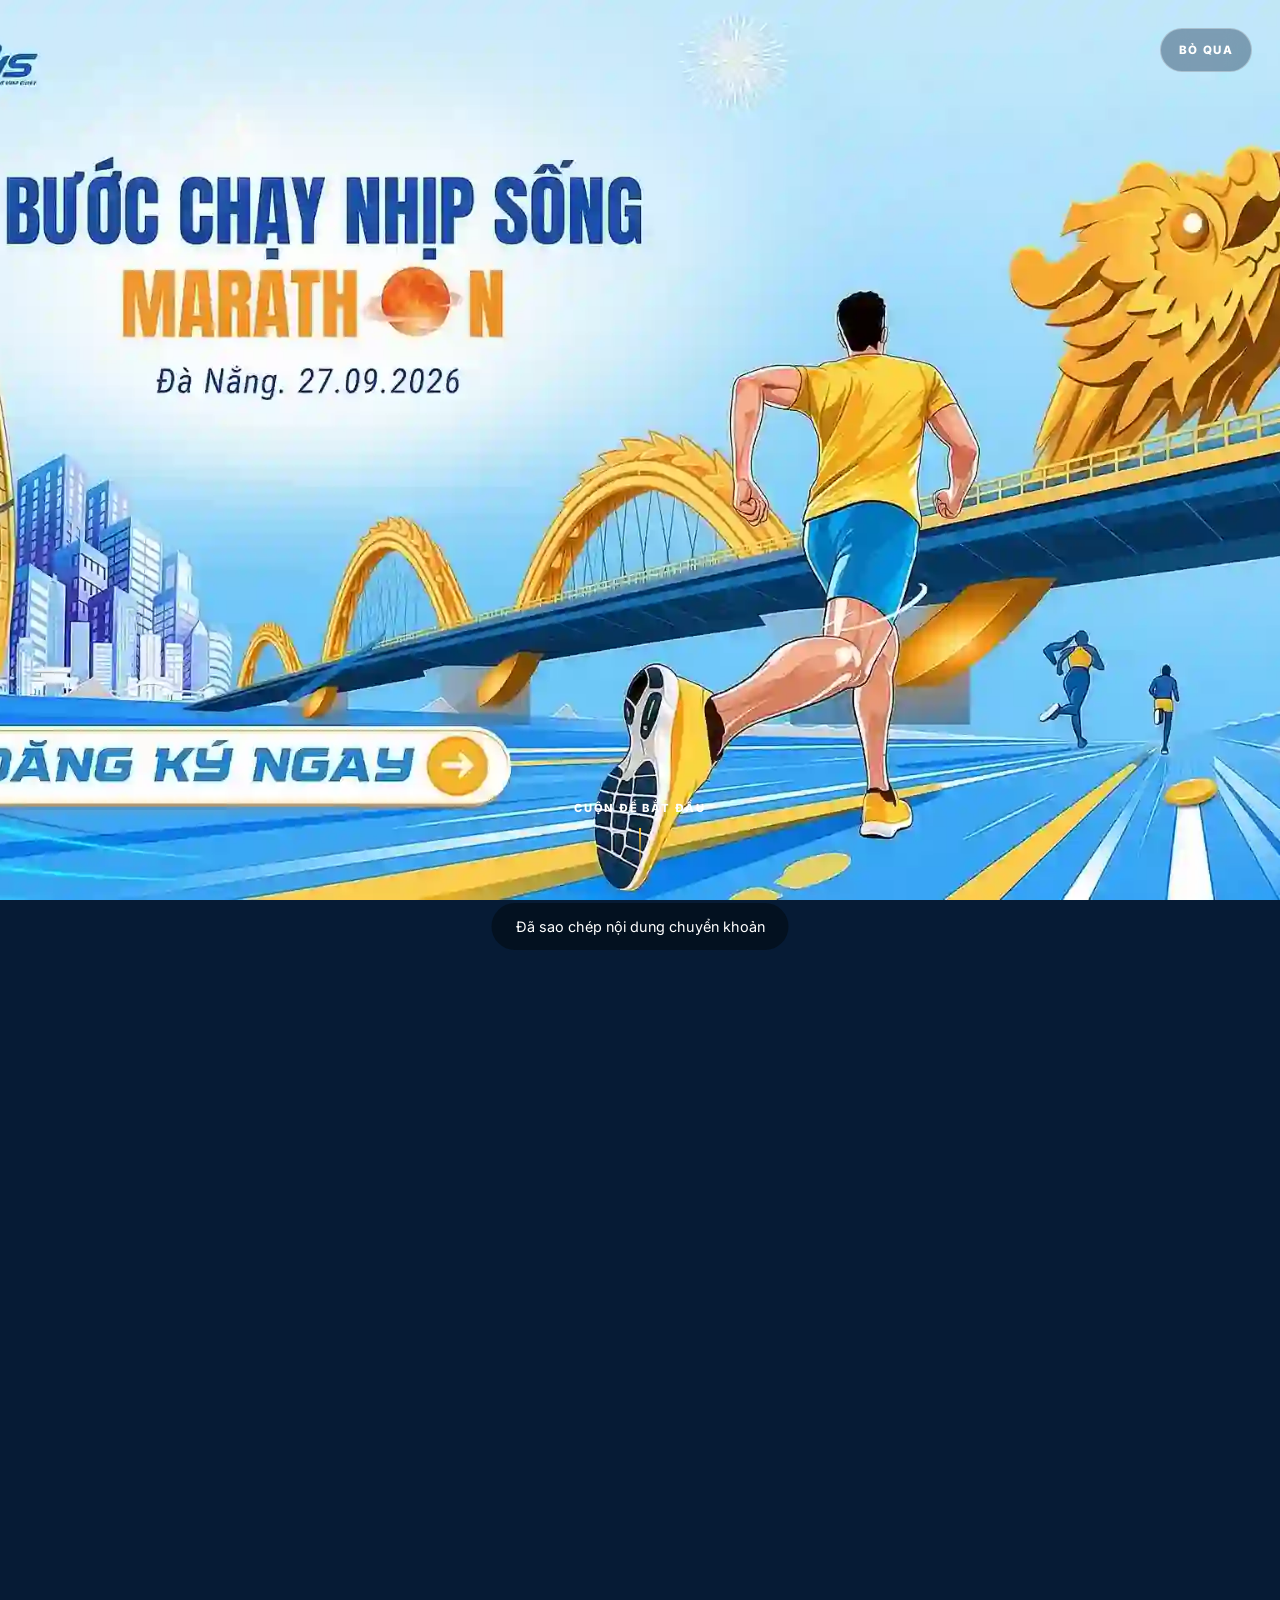
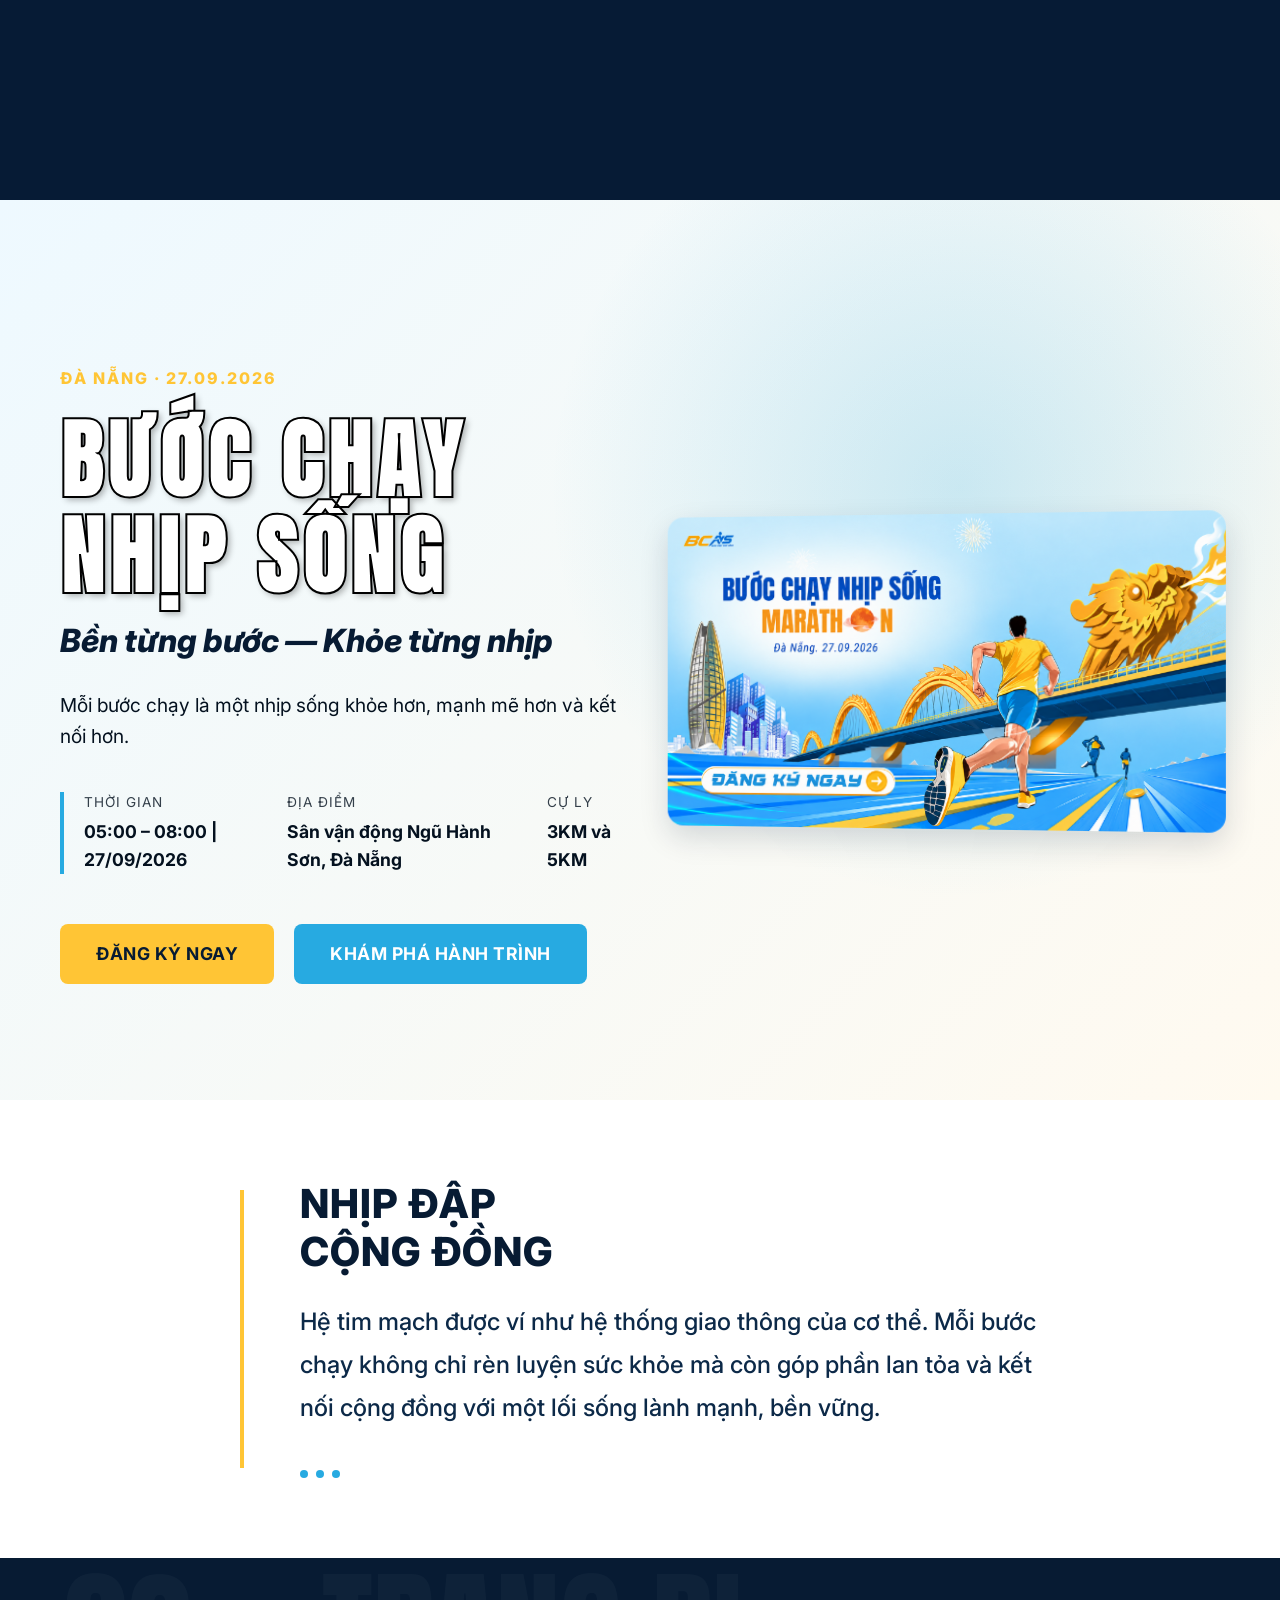
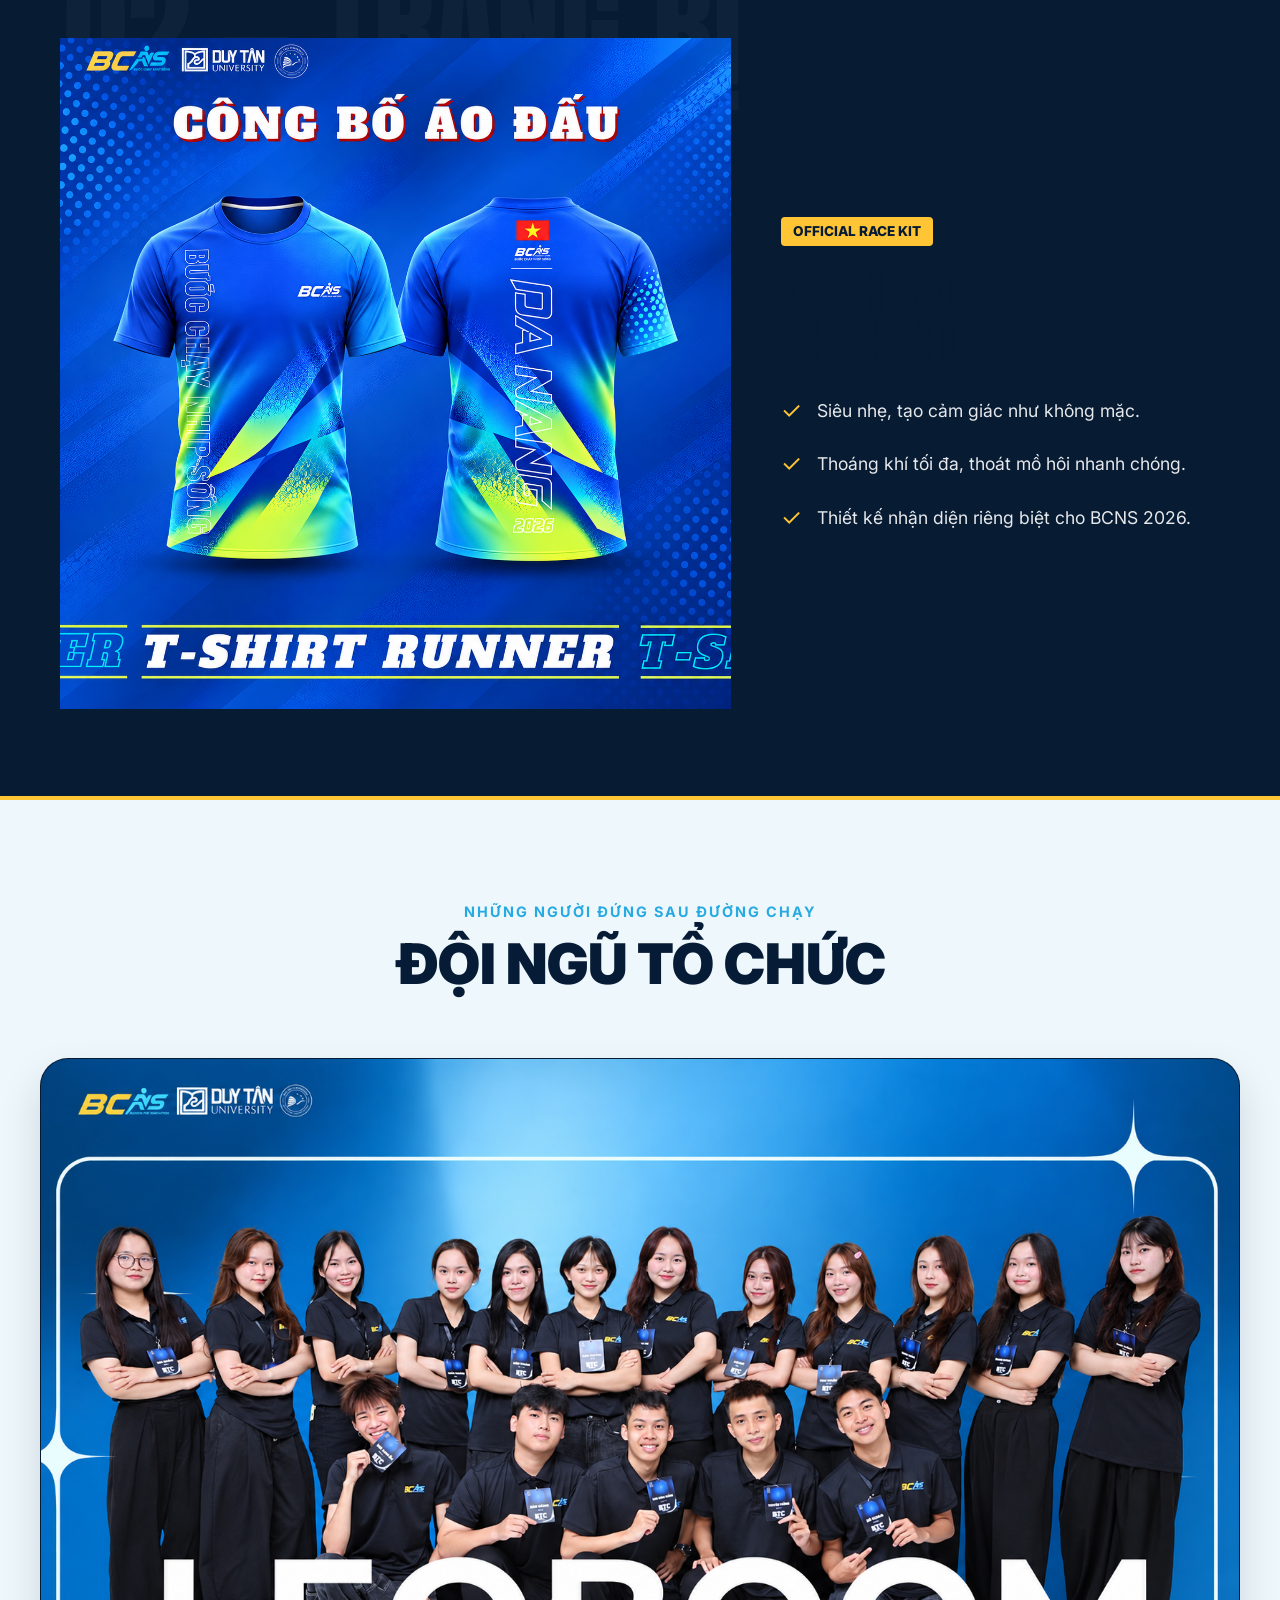
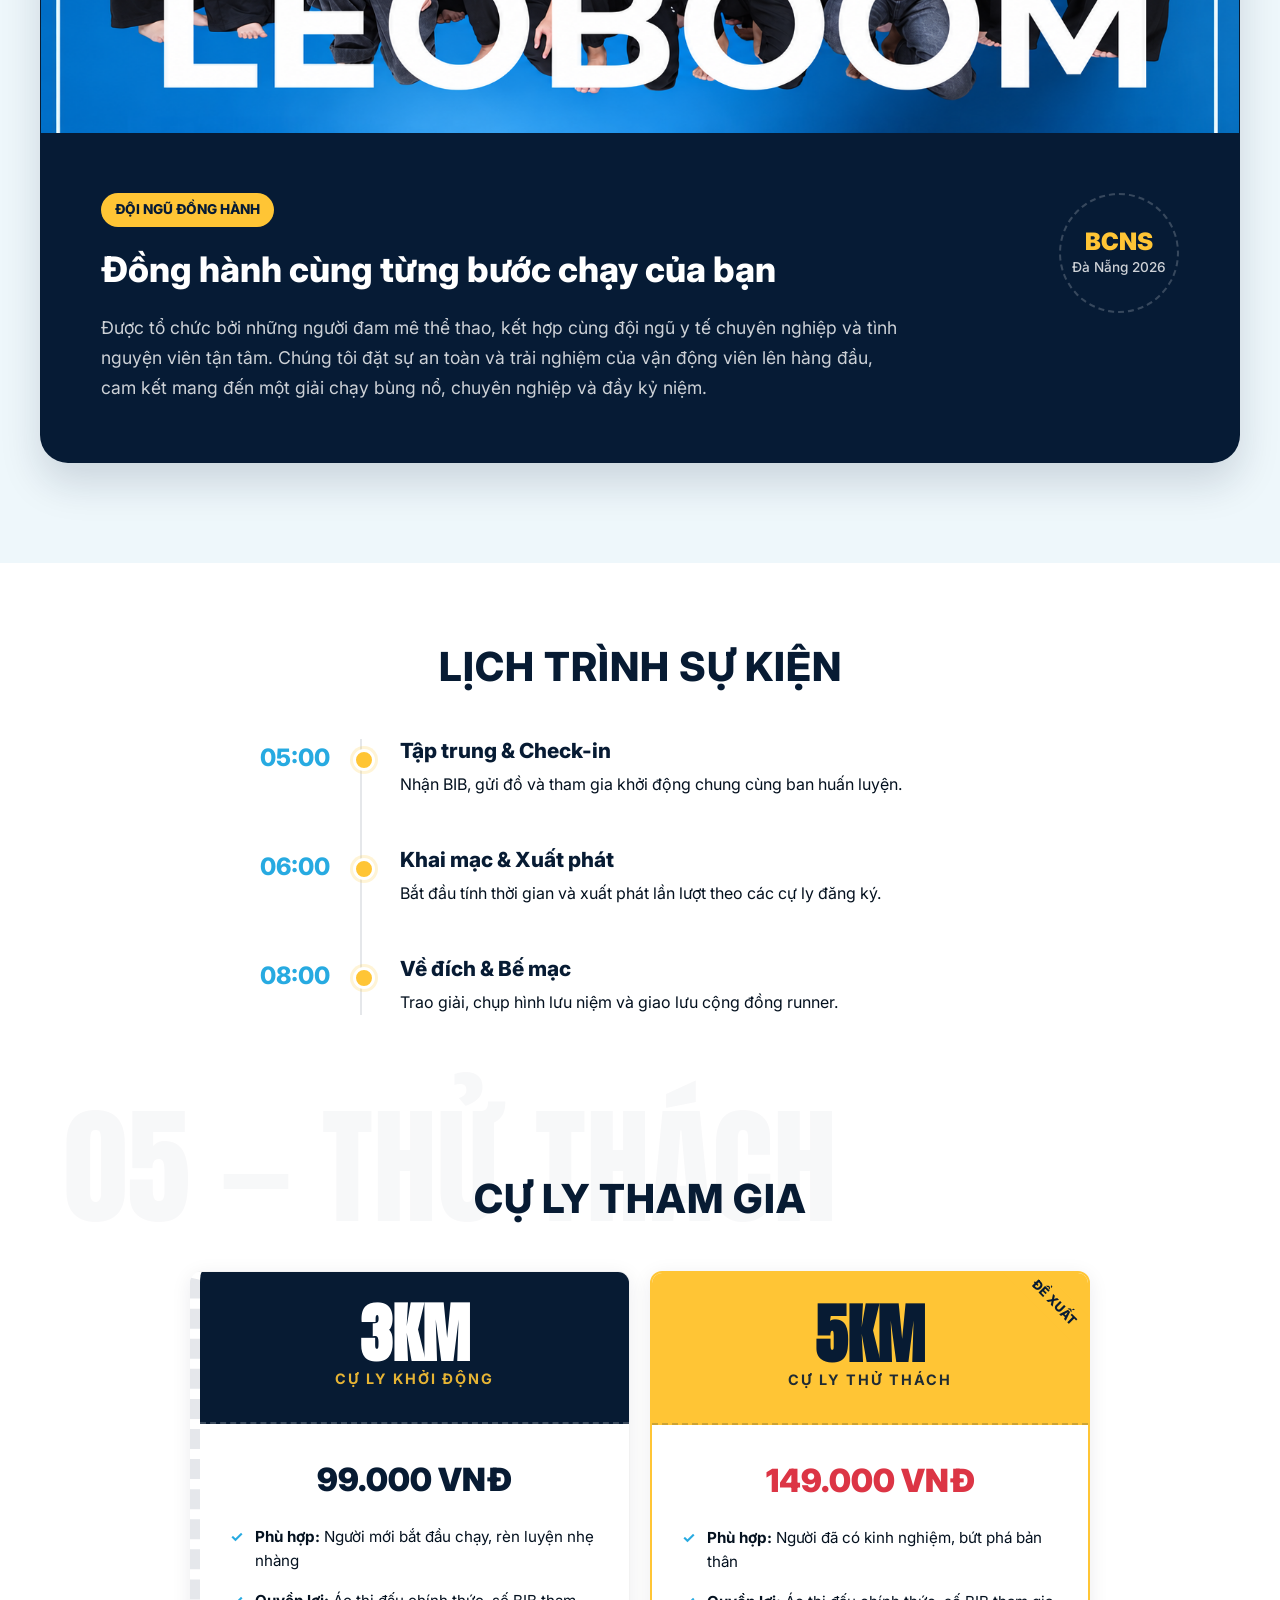
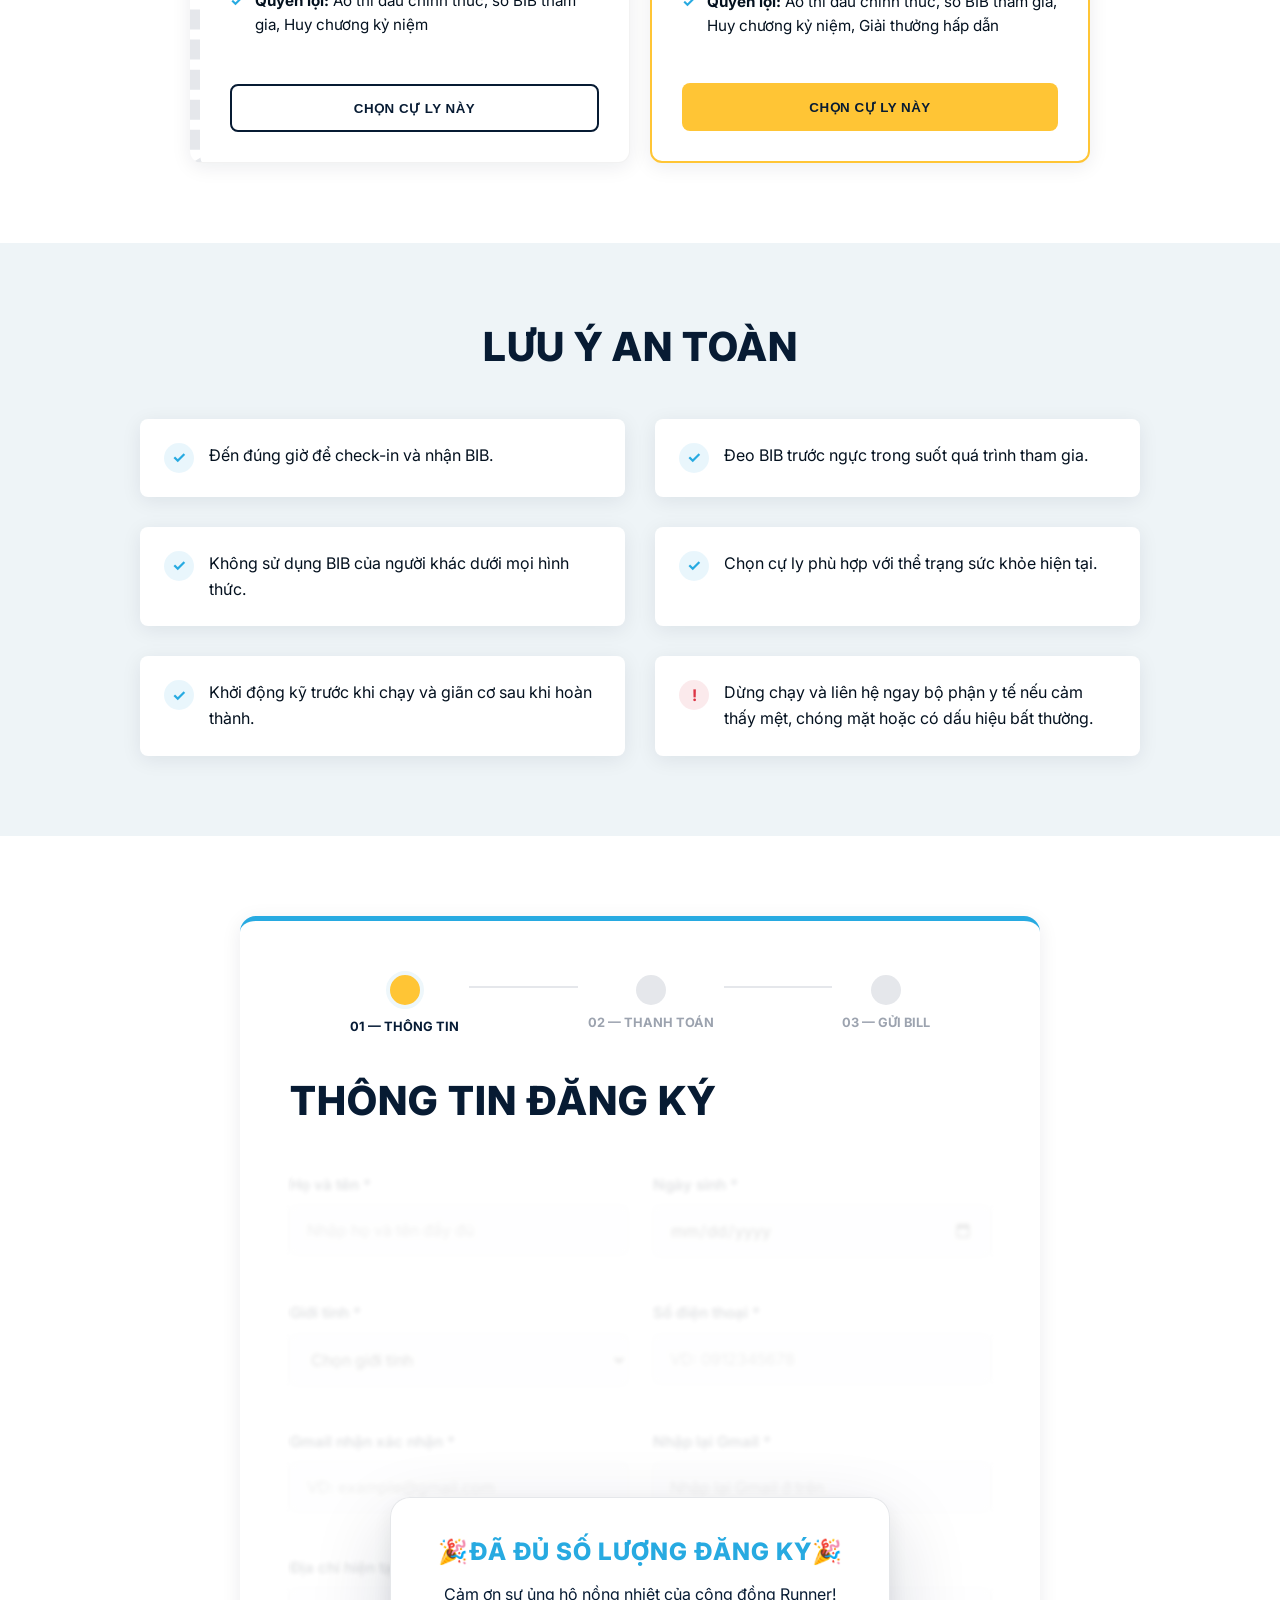
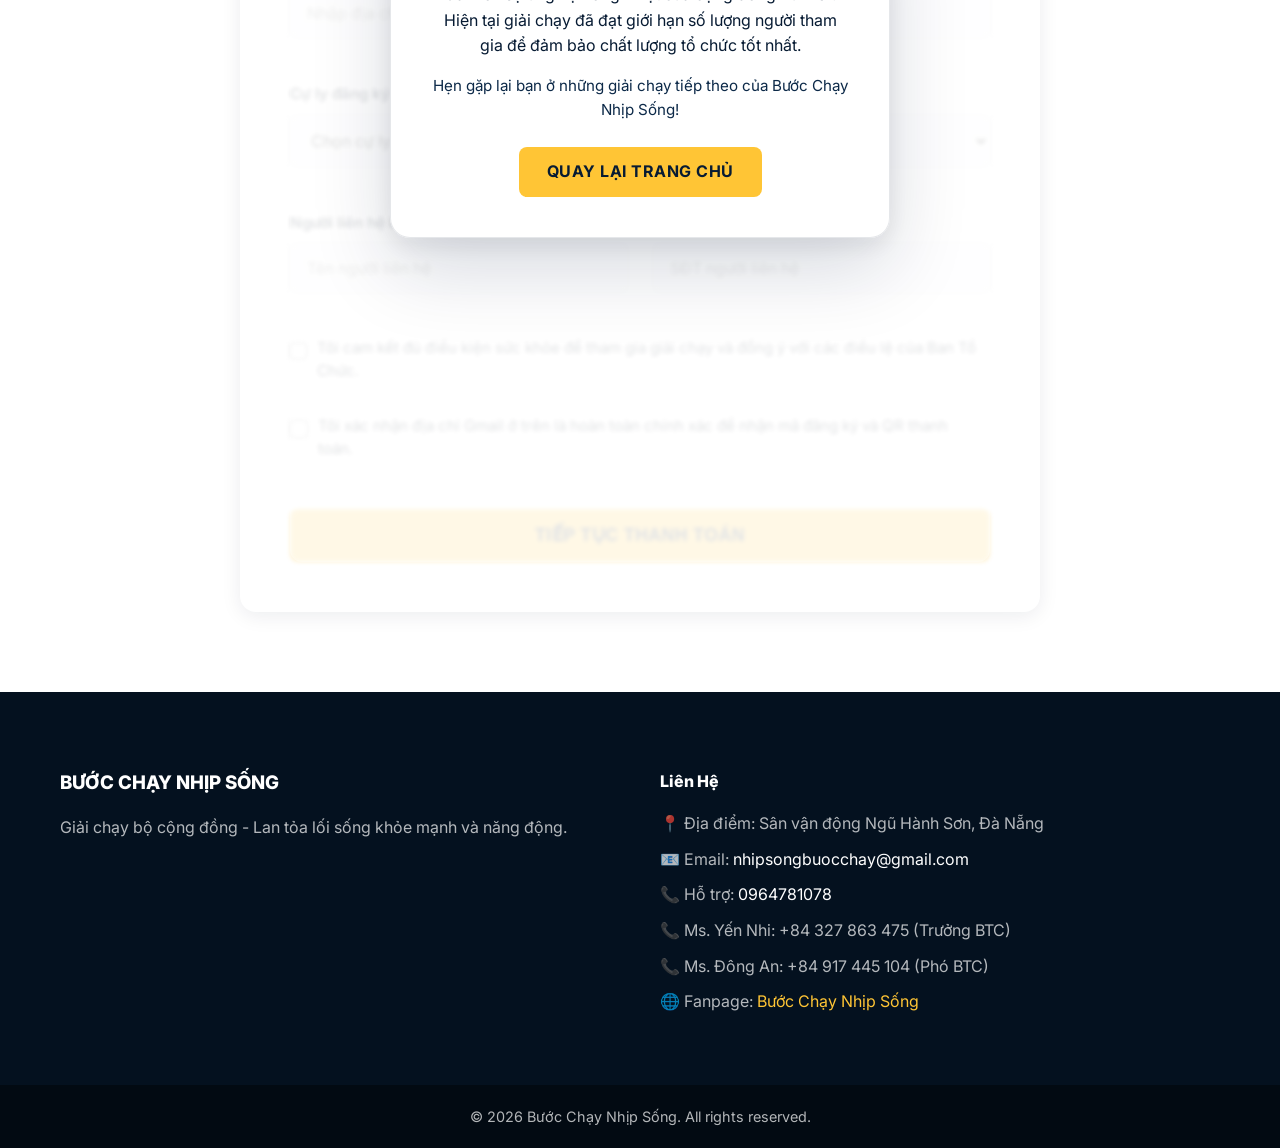
==== commit 7082af83: "Dong don" ====
--- a/index.html
+++ b/index.html
@@ -350,8 +350,18 @@
                         <div class="step">03 — GỬI BILL</div>
                     </div>
                     <h2 class="section-title">Thông Tin Đăng Ký</h2>
-                    <form id="registrationForm" onsubmit="handleFormSubmit(event)">
-                        <div class="form-grid">
+                    <div style="position: relative;">
+                        <!-- OVERLAY ĐÓNG ĐĂNG KÝ -->
+                        <div class="registration-closed-overlay">
+                            <div class="closed-card">
+                                <h3>🎉ĐÃ ĐỦ SỐ LƯỢNG ĐĂNG KÝ🎉</h3>
+                                <p>Cảm ơn sự ủng hộ nồng nhiệt của cộng đồng Runner! Hiện tại giải chạy đã đạt giới hạn số lượng người tham gia để đảm bảo chất lượng tổ chức tốt nhất.</p>
+                                <p style="font-size: 0.95rem; margin-top: 15px; color: var(--navy-sub);">Hẹn gặp lại bạn ở những giải chạy tiếp theo của Bước Chạy Nhịp Sống!</p>
+                                <a href="#hero" class="btn btn-primary" style="margin-top: 25px;">Quay Lại Trang Chủ</a>
+                            </div>
+                        </div>
+                        <form id="registrationForm" onsubmit="handleFormSubmit(event)" style="opacity: 0.2; pointer-events: none; user-select: none; filter: blur(2px);">
+                            <div class="form-grid">
                             <div class="form-group">
                                 <label for="fullname">Họ và tên *</label>
                                 <input type="text" id="fullname" name="fullname" placeholder="Nhập họ và tên đầy đủ" required>
@@ -409,8 +419,8 @@
                                 <label for="size">Size áo *</label>
                                 <select id="size" name="size" required>
                                     <option value="" disabled selected>Chọn size áo</option>
-                                    <option value="M">Size M</option>
-                                    <option value="L">Size L</option>
+                                    <option value="Áo Nam (55kg - 70kg)">Áo Nam (55kg - 70kg)</option>
+                                    <option value="Áo Nữ (45kg - 60kg)">Áo Nữ (45kg - 60kg)</option>
                                 </select>
                                 <span class="error-msg" id="error-size"></span>
                             </div>
@@ -443,6 +453,7 @@
                             </button>
                         </div>
                     </form>
+                    </div>
                 </div>
             </div>
         </section>
--- a/assets/css/style.css
+++ b/assets/css/style.css
@@ -1815,6 +1815,201 @@
     margin-bottom: 6px;
 }
 
+    display: block;
+    width: 100%;
+    height: 100%;
+    object-fit: cover;
+    object-position: center;
+    transform: scale(1);
+    opacity: 1;
+    will-change: transform, opacity;
+}
+
+.intro-video-overlay {
+    position: absolute;
+    inset: 0;
+    z-index: 2;
+    pointer-events: none;
+    background:
+        linear-gradient(
+            90deg,
+            rgba(6, 27, 53, 0.72) 0%,
+            rgba(6, 27, 53, 0.3) 48%,
+            rgba(6, 27, 53, 0.08) 100%
+        ),
+        linear-gradient(
+            180deg,
+            rgba(6, 27, 53, 0.15),
+            rgba(6, 27, 53, 0.48)
+        );
+}
+
+.intro-brand {
+    position: absolute;
+    top: 50%;
+    left: max(6vw, 24px);
+    z-index: 3;
+    max-width: 720px;
+    color: #fff;
+    transform: translateY(-50%);
+    will-change: transform, opacity;
+}
+
+.intro-eyebrow {
+    display: inline-block;
+    margin-bottom: 18px;
+    color: #ffc535;
+    font-size: clamp(0.75rem, 1vw, 0.95rem);
+    font-weight: 800;
+    letter-spacing: 0.18em;
+}
+
+.intro-title {
+    margin: 0;
+    color: #fff;
+    font-family: "Anton", sans-serif;
+    font-size: clamp(4rem, 9vw, 9rem);
+    font-weight: 400;
+    line-height: 0.88;
+    letter-spacing: -0.02em;
+}
+
+.intro-slogan {
+    margin: 24px 0 0;
+    color: rgba(255, 255, 255, 0.88);
+    font-size: clamp(1.15rem, 2vw, 1.8rem);
+    font-weight: 700;
+    font-style: italic;
+}
+
+.intro-scroll {
+    position: absolute;
+    bottom: max(30px, env(safe-area-inset-bottom));
+    left: 50%;
+    z-index: 4;
+    display: flex;
+    flex-direction: column;
+    align-items: center;
+    gap: 10px;
+    color: #fff;
+    font-size: 0.7rem;
+    font-weight: 800;
+    letter-spacing: 0.16em;
+    text-decoration: none;
+    transform: translateX(-50%);
+}
+
+.intro-scroll-icon {
+    width: 2px;
+    height: 42px;
+    background: linear-gradient(
+        to bottom,
+        #ffc535,
+        transparent
+    );
+    animation: introScrollPulse 1.8s ease-in-out infinite;
+}
+
+.intro-skip {
+    position: absolute;
+    top: 28px;
+    right: 28px;
+    z-index: 5;
+    min-height: 44px;
+    padding: 0 18px;
+    border: 1px solid rgba(255, 255, 255, 0.35);
+    border-radius: 999px;
+    color: #fff;
+    font: inherit;
+    font-size: 0.72rem;
+    font-weight: 800;
+    letter-spacing: 0.12em;
+    cursor: pointer;
+    background: rgba(6, 27, 53, 0.36);
+    backdrop-filter: blur(12px);
+}
+
+@keyframes introScrollPulse {
+    0%,
+    100% {
+        opacity: 0.35;
+        transform: scaleY(0.65);
+        transform-origin: top;
+    }
+    50% {
+        opacity: 1;
+        transform: scaleY(1);
+        transform-origin: top;
+    }
+}
+
+@media (max-width: 768px) {
+    .intro-video-section {
+        height: 170svh;
+    }
+
+    .intro-runner-video {
+        object-position: 62% center;
+    }
+
+    .intro-brand {
+        top: auto;
+        right: 20px;
+        bottom: 105px;
+        left: 20px;
+        max-width: none;
+        transform: none;
+    }
+
+    .intro-title {
+        font-size: clamp(3.4rem, 17vw, 5.6rem);
+        line-height: 0.9;
+    }
+
+    .intro-video-overlay {
+        background:
+            linear-gradient(
+                180deg,
+                rgba(6, 27, 53, 0.08) 20%,
+                rgba(6, 27, 53, 0.8) 100%
+            );
+    }
+
+    .intro-skip {
+        top: max(18px, env(safe-area-inset-top));
+        right: 16px;
+    }
+}
+
+@media (prefers-reduced-motion: reduce) {
+    .intro-video-section {
+        height: 100svh;
+    }
+
+    .intro-runner-video {
+        display: none;
+    }
+
+    .intro-scroll-icon {
+        animation: none;
+    }
+}
+
+/* ==========================================================================
+   EMAIL HINT MODAL
+   ========================================================================== */
+.email-hint {
+    text-align: center;
+    line-height: 1.6;
+    margin-bottom: 25px;
+}
+
+.email-hint-main {
+    color: var(--navy-main);
+    font-size: 14.5px;
+    margin-bottom: 6px;
+}
+
 .email-hint-sub {
     color: #64748b; /* Xám xanh */
     font-size: 13.5px;
@@ -1824,3 +2019,45 @@
     color: var(--blue-sport);
     font-weight: 700;
 }
+
+/* ==========================================================================
+   REGISTRATION CLOSED OVERLAY
+   ========================================================================== */
+.registration-closed-overlay {
+    position: absolute;
+    inset: 0;
+    z-index: 10;
+    display: flex;
+    align-items: center;
+    justify-content: center;
+    background: rgba(255, 255, 255, 0.4);
+    border-radius: 12px;
+}
+
+.closed-card {
+    background: rgba(255, 255, 255, 0.95);
+    border: 1px solid rgba(6, 27, 53, 0.1);
+    box-shadow: 0 30px 80px rgba(6, 27, 53, 0.16), 0 8px 24px rgba(6, 27, 53, 0.08);
+    backdrop-filter: blur(10px);
+    -webkit-backdrop-filter: blur(10px);
+    border-radius: 20px;
+    padding: 40px;
+    text-align: center;
+    max-width: 500px;
+    width: 90%;
+    animation: tyFadeUp 0.6s ease forwards;
+}
+
+.closed-card h3 {
+    color: var(--blue-sport);
+    font-size: 1.5rem;
+    margin-bottom: 15px;
+    font-family: var(--font-heading);
+    text-transform: uppercase;
+    letter-spacing: 1px;
+}
+
+.closed-card p {
+    color: var(--navy-main);
+    line-height: 1.6;
+}
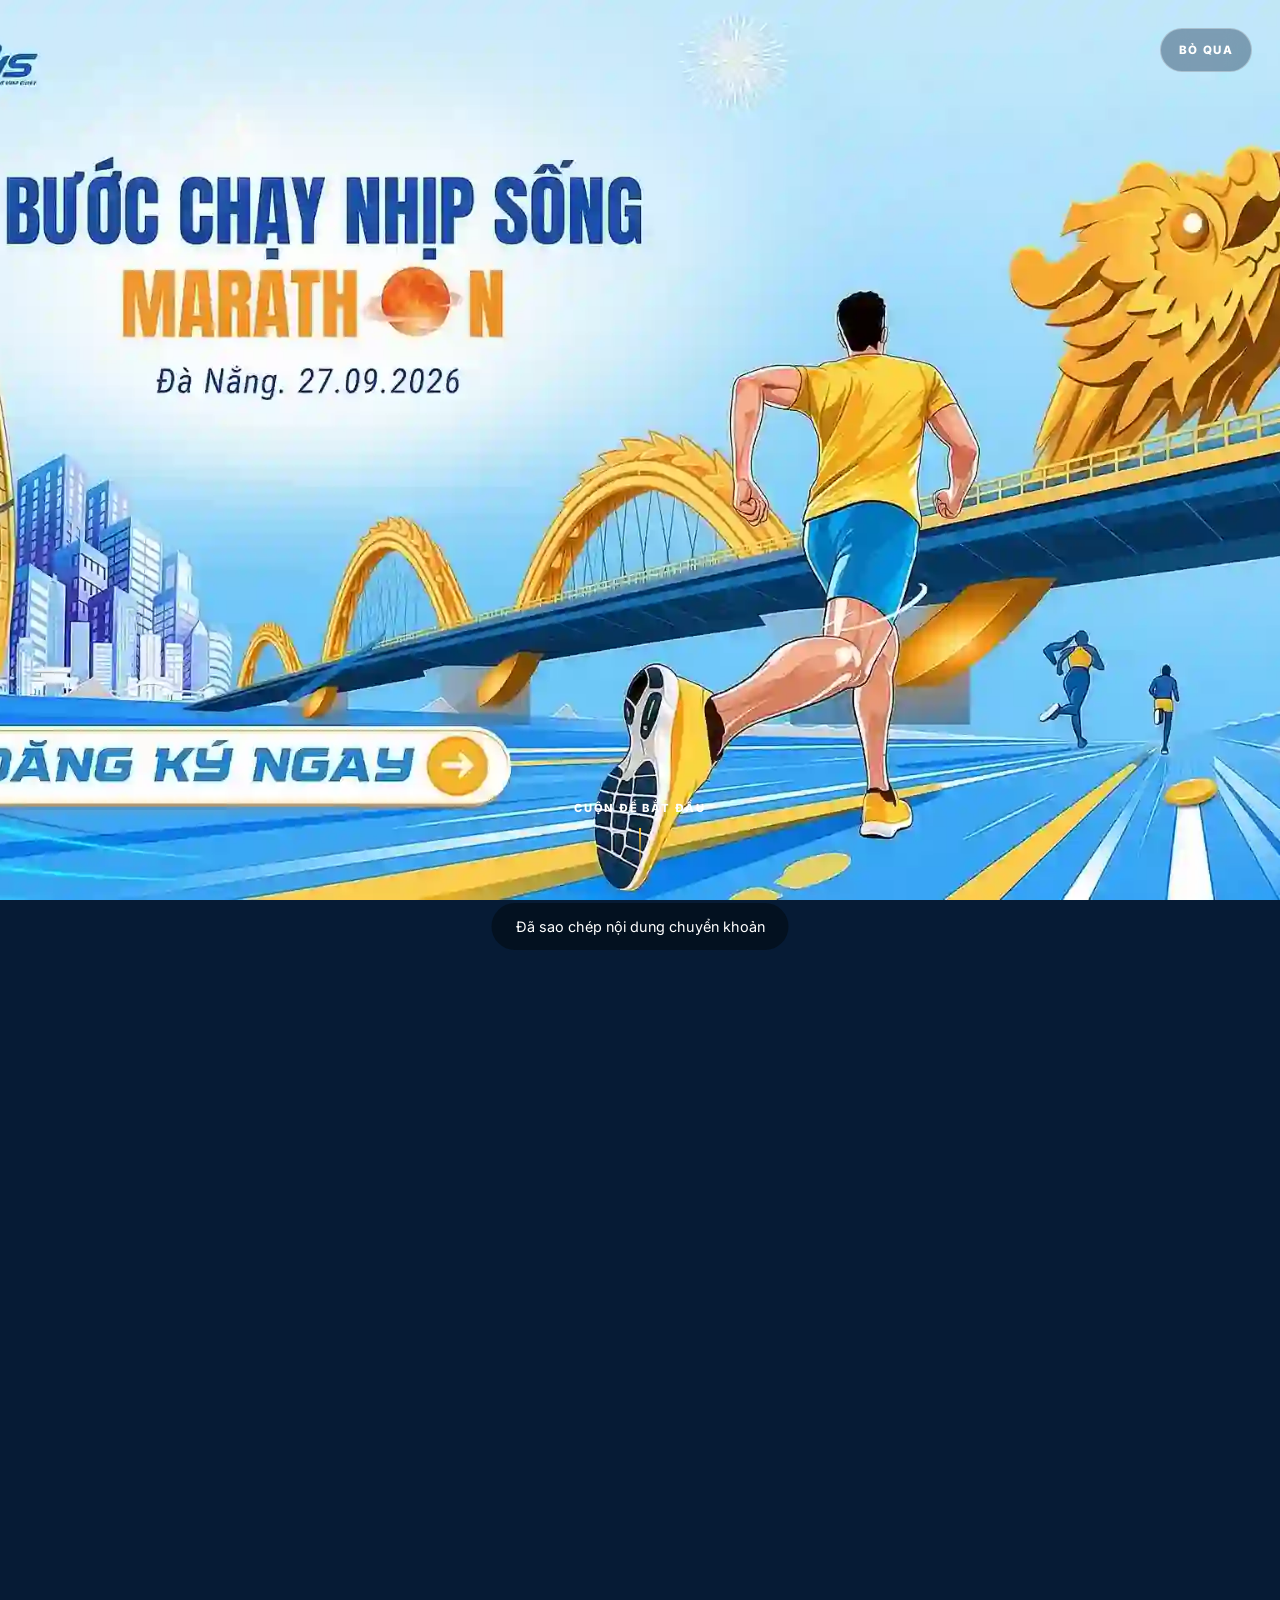
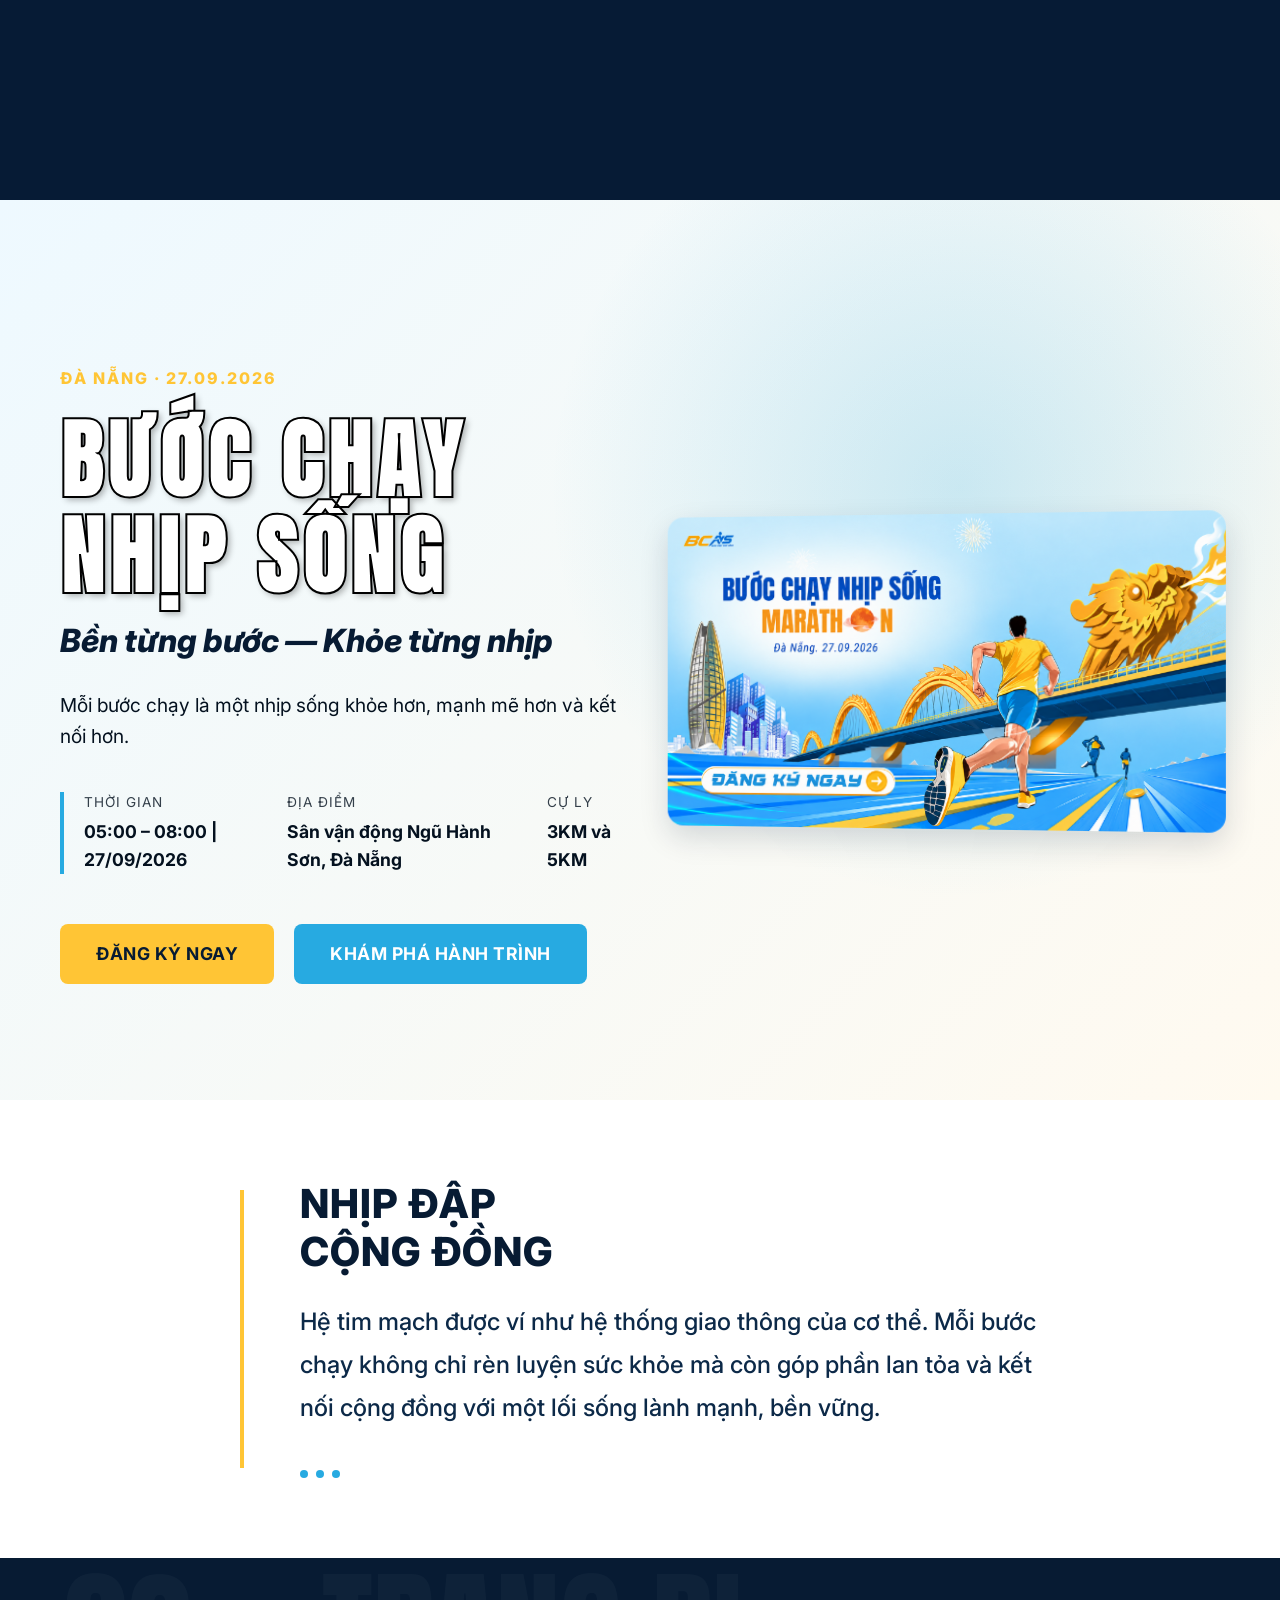
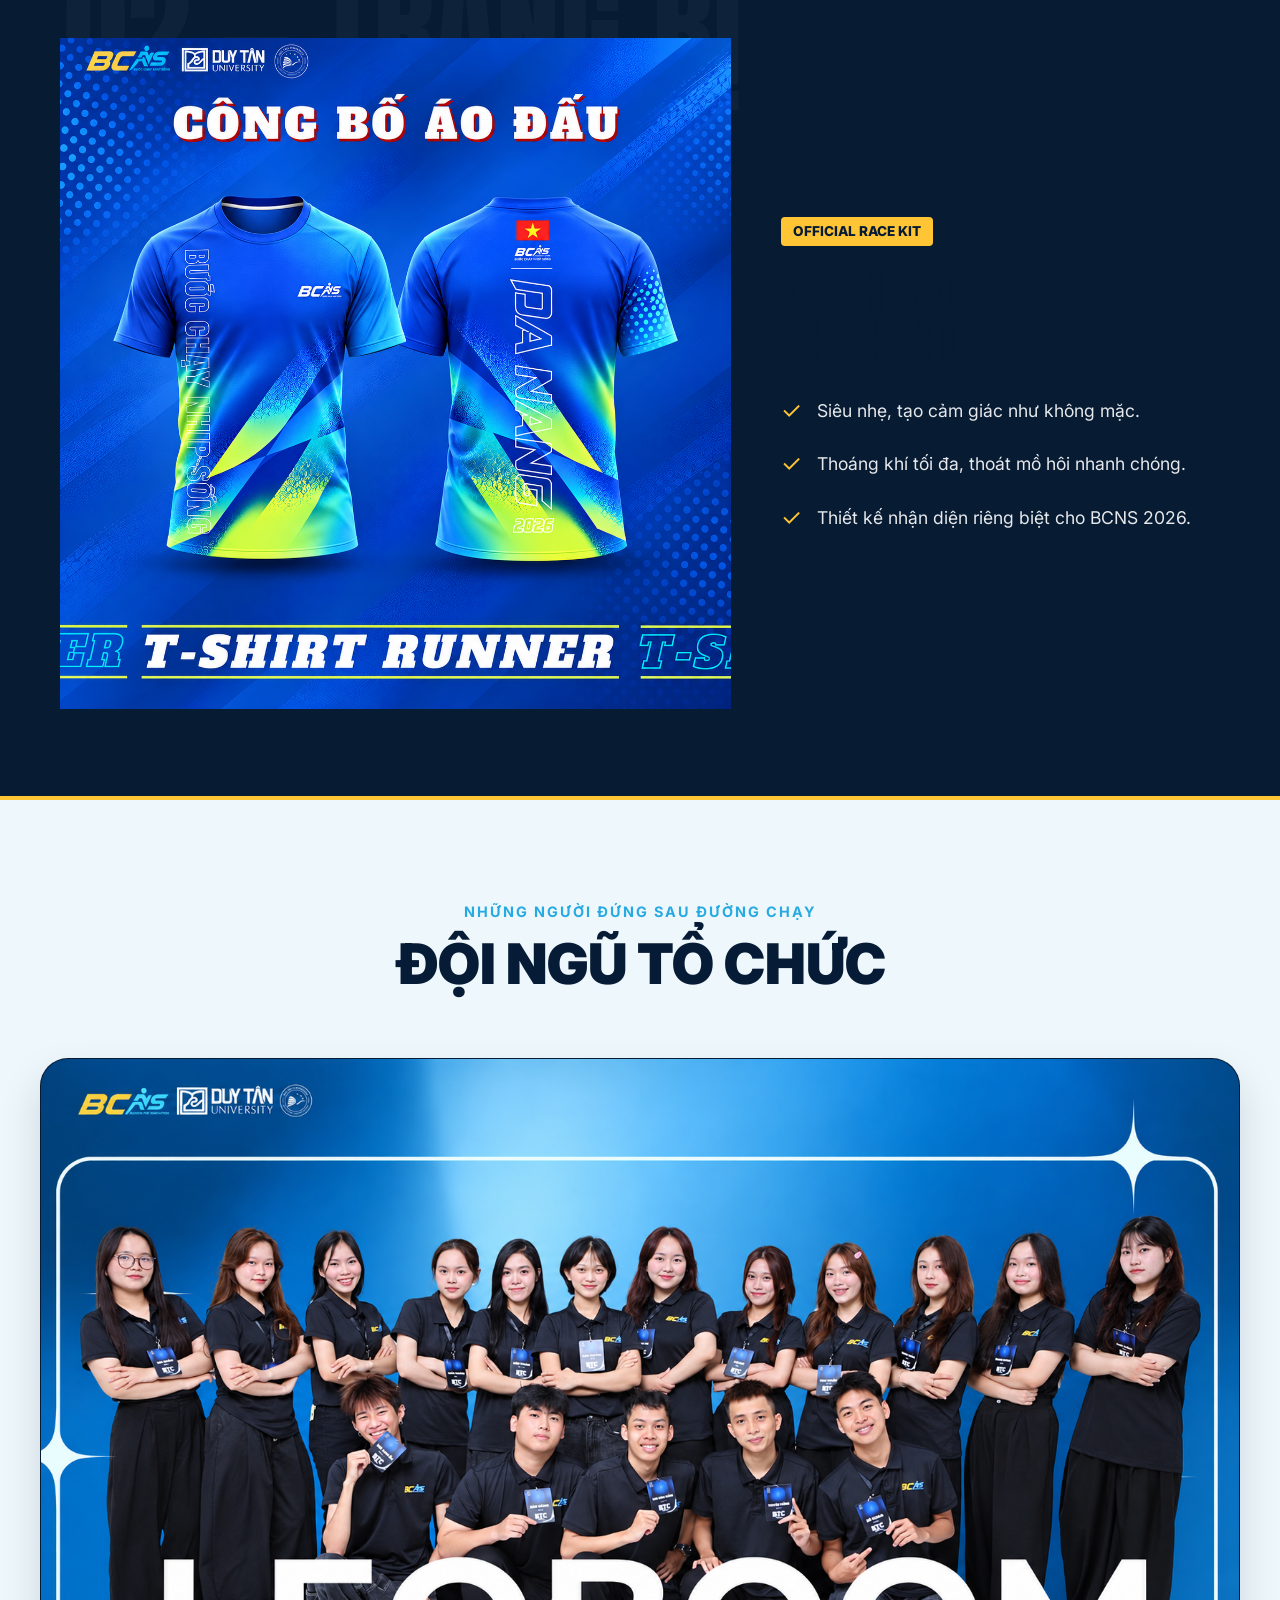
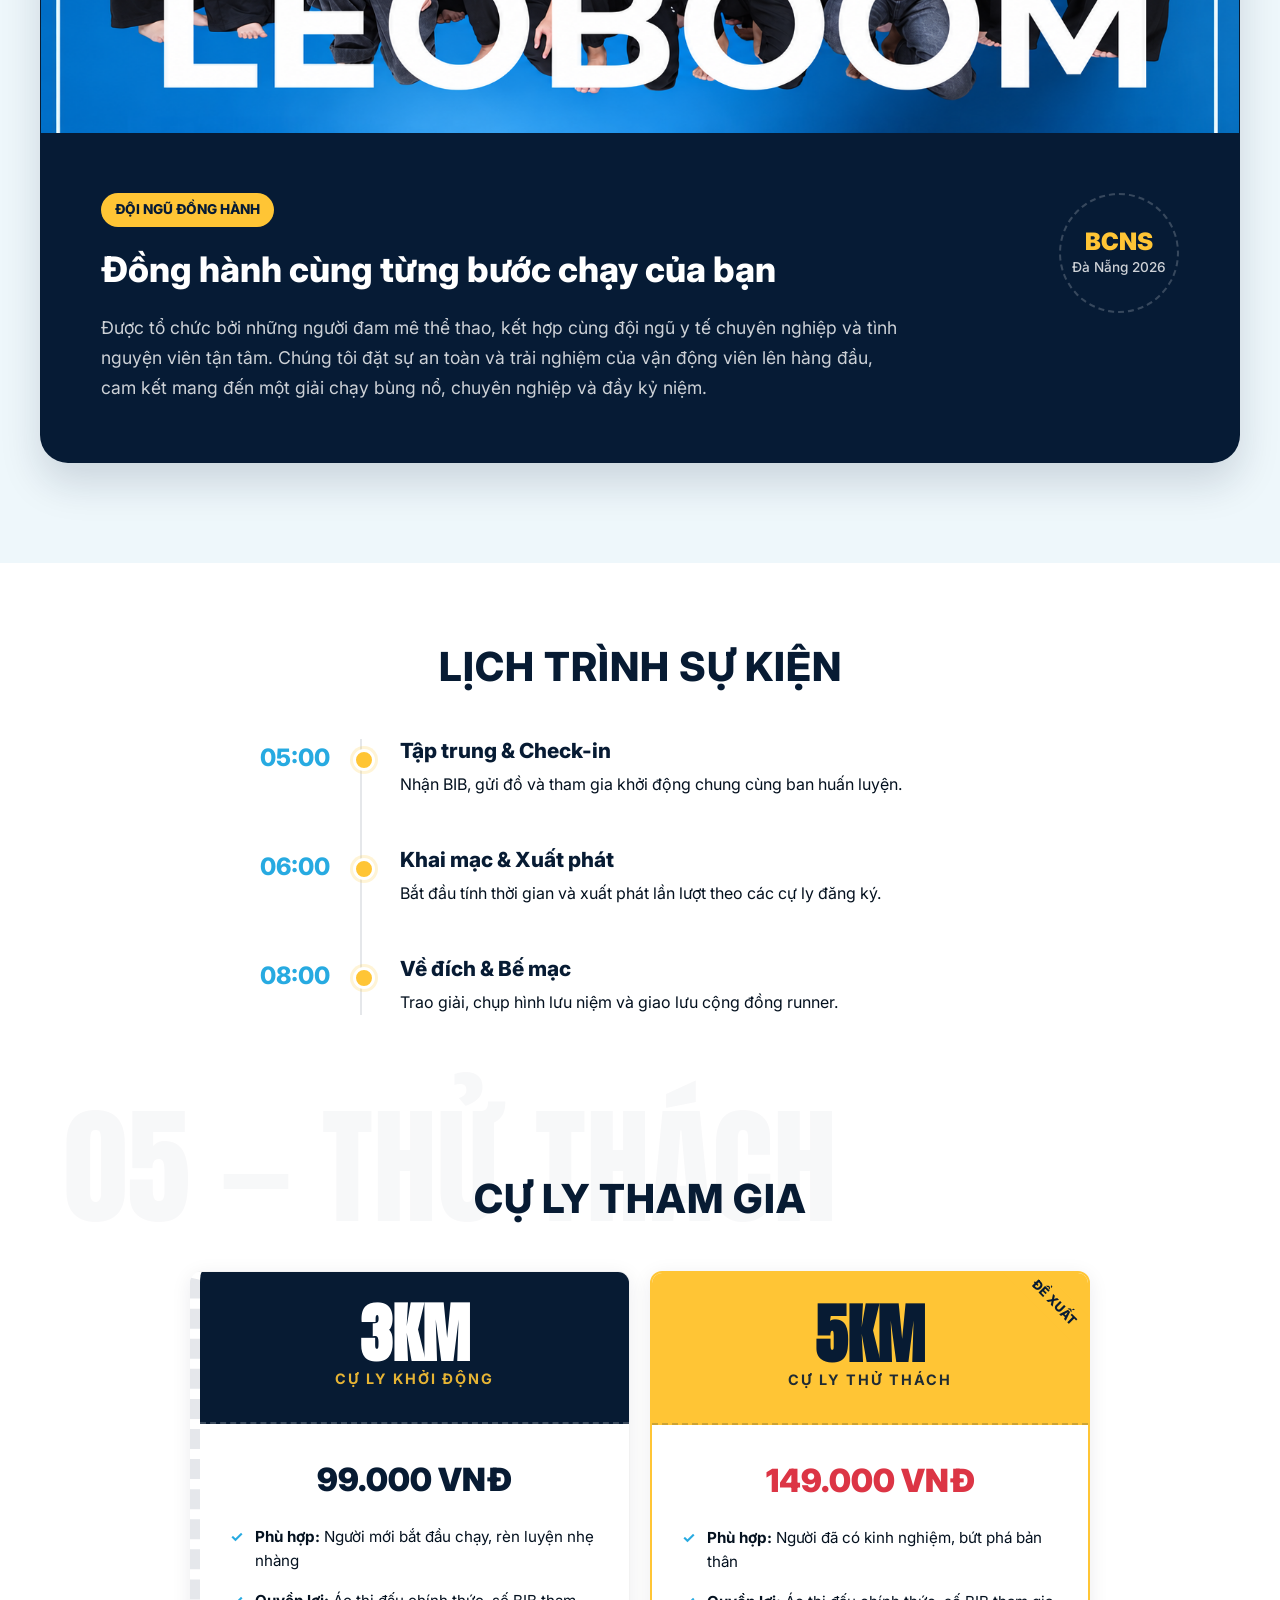
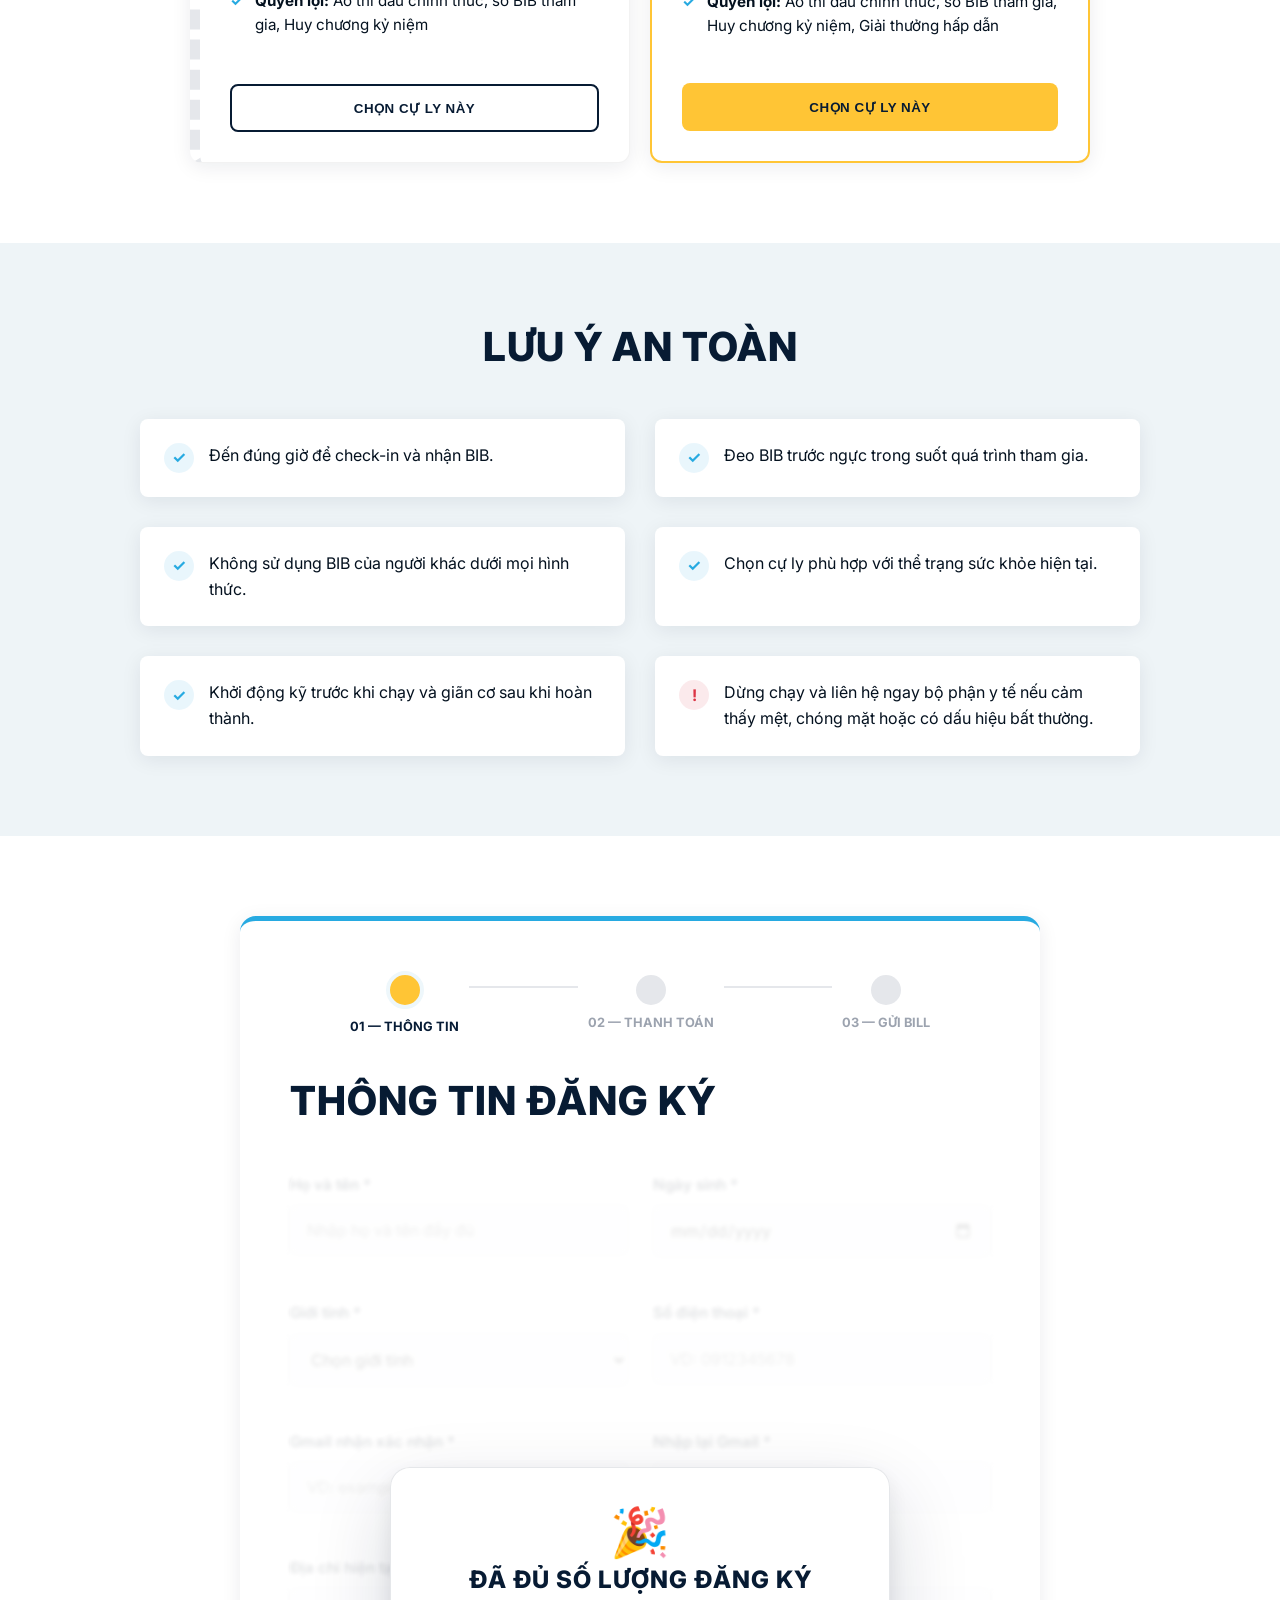
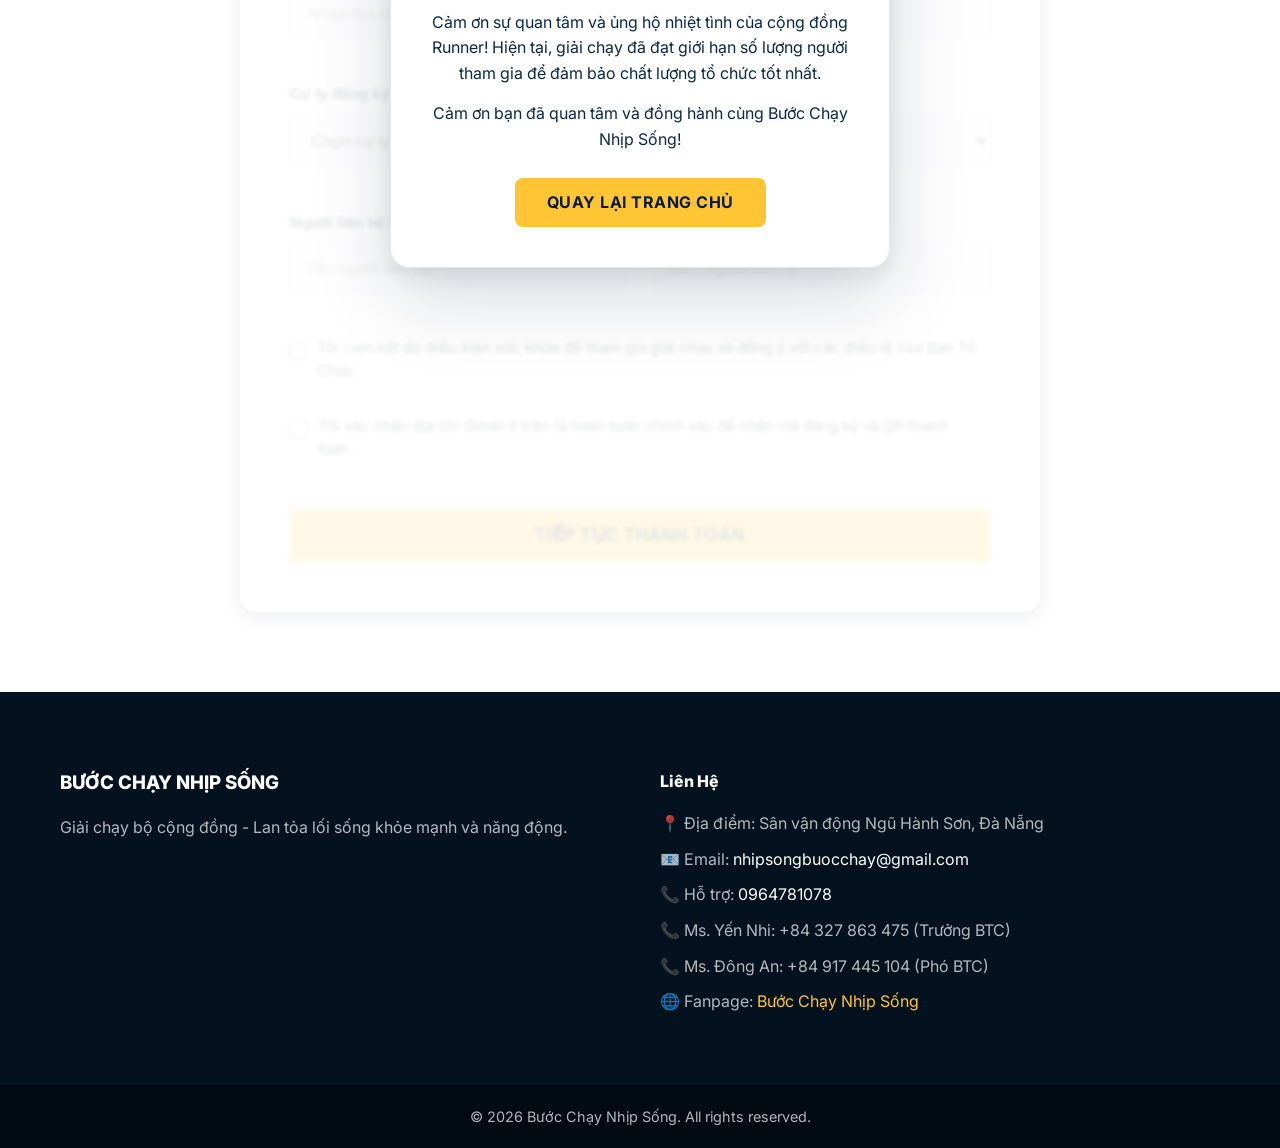
==== commit 93b2481c: "fix Dong don" ====
--- a/index.html
+++ b/index.html
@@ -1,53 +1,44 @@
-    <!DOCTYPE html>
-    <html lang="vi">
-    <head>
-        <meta charset="UTF-8">
-        <meta name="viewport" content="width=device-width, initial-scale=1.0">
-        <title>BƯỚC CHẠY NHỊP SỐNG - Đăng Ký Giải Chạy</title>
-        <meta name="description" content="Đăng ký tham gia giải chạy cộng đồng BƯỚC CHẠY NHỊP SỐNG tại Đà Nẵng. Bền từng bước - Khỏe từng nhịp.">
-        
-        <!-- SEO & Open Graph -->
-        <meta property="og:title" content="BƯỚC CHẠY NHỊP SỐNG - Đăng Ký Giải Chạy">
-        <meta property="og:description" content="Đăng ký tham gia giải chạy cộng đồng BƯỚC CHẠY NHỊP SỐNG tại Đà Nẵng. Bền từng bước - Khỏe từng nhịp.">
-        <meta property="og:image" content="./images/banner.png">
-        <meta property="og:url" content="https://buoc-nhay-nhip-song.vercel.app/">
-        <meta property="og:type" content="website">
-        <meta name="twitter:card" content="summary_large_image">
-        
-        <link rel="canonical" href="https://buoc-nhay-nhip-song.vercel.app/">
-        <link rel="icon" type="image/x-icon" href="favicon.ico">
-        
-        <link rel="preconnect" href="https://fonts.googleapis.com">
-        <link rel="preconnect" href="https://fonts.gstatic.com" crossorigin>
-        <link href="https://fonts.googleapis.com/css2?family=Anton&family=Inter:wght@400;500;600;700;800&display=swap" rel="stylesheet">
-        <link rel="stylesheet" href="assets/css/style.css">
-    </head>
-    <body class="is-intro-active">
-        <!-- MÀN HÌNH INTRO FULL SCREEN -->
-        <section
-            id="introVideo"
-            class="intro-video-section"
-            aria-label="Video giới thiệu Bước Chạy Nhịp Sống"
-        >
-            <div class="intro-video-sticky">
-                <video
-                    id="introRunnerVideo"
-                    class="intro-runner-video"
-                    autoplay
-                    muted
-                    playsinline
-                    preload="metadata"
-                    poster="./assets/images/runner-poster.webp"
-                >
-                    <source
-                        src="./assets/video/banner.mp4"
-                        type="video/mp4"
-                    >
-                </video>
-
-
-
-                <!-- <div class="intro-brand">
+<!DOCTYPE html>
+<html lang="vi">
+
+<head>
+    <meta charset="UTF-8">
+    <meta name="viewport" content="width=device-width, initial-scale=1.0">
+    <title>BƯỚC CHẠY NHỊP SỐNG - Đăng Ký Giải Chạy</title>
+    <meta name="description"
+        content="Đăng ký tham gia giải chạy cộng đồng BƯỚC CHẠY NHỊP SỐNG tại Đà Nẵng. Bền từng bước - Khỏe từng nhịp.">
+
+    <!-- SEO & Open Graph -->
+    <meta property="og:title" content="BƯỚC CHẠY NHỊP SỐNG - Đăng Ký Giải Chạy">
+    <meta property="og:description"
+        content="Đăng ký tham gia giải chạy cộng đồng BƯỚC CHẠY NHỊP SỐNG tại Đà Nẵng. Bền từng bước - Khỏe từng nhịp.">
+    <meta property="og:image" content="./images/banner.png">
+    <meta property="og:url" content="https://buoc-nhay-nhip-song.vercel.app/">
+    <meta property="og:type" content="website">
+    <meta name="twitter:card" content="summary_large_image">
+
+    <link rel="canonical" href="https://buoc-nhay-nhip-song.vercel.app/">
+    <link rel="icon" type="image/x-icon" href="favicon.ico">
+
+    <link rel="preconnect" href="https://fonts.googleapis.com">
+    <link rel="preconnect" href="https://fonts.gstatic.com" crossorigin>
+    <link href="https://fonts.googleapis.com/css2?family=Anton&family=Inter:wght@400;500;600;700;800&display=swap"
+        rel="stylesheet">
+    <link rel="stylesheet" href="assets/css/style.css">
+</head>
+
+<body class="is-intro-active">
+    <!-- MÀN HÌNH INTRO FULL SCREEN -->
+    <section id="introVideo" class="intro-video-section" aria-label="Video giới thiệu Bước Chạy Nhịp Sống">
+        <div class="intro-video-sticky">
+            <video id="introRunnerVideo" class="intro-runner-video" autoplay muted playsinline preload="metadata"
+                poster="./assets/images/runner-poster.webp">
+                <source src="./assets/video/banner.mp4" type="video/mp4">
+            </video>
+
+
+
+            <!-- <div class="intro-brand">
                     <span class="intro-eyebrow">
                         ĐÀ NẴNG · 27.09.2026
                     </span>
@@ -62,309 +53,325 @@
                     </p>
                 </div> -->
 
-                <button
-                    type="button"
-                    class="intro-skip"
-                    id="introSkipButton"
-                    aria-label="Bỏ qua video giới thiệu"
-                >
-                    BỎ QUA
-                </button>
-
-                <a
-                    href="#hero"
-                    class="intro-scroll"
-                    aria-label="Cuộn xuống để khám phá"
-                >
-                    <span>CUỘN ĐỂ BẮT ĐẦU</span>
-                    <span class="intro-scroll-icon" aria-hidden="true"></span>
-                </a>
-            </div>
-        </section>
-
-        <!-- HEADER -->
-        <header id="header">
-            <div class="container header-container ">
-                <div class="logo">
-                    <span class="logo-text">BƯỚC CHẠY NHỊP SỐNG</span>
-                </div>
-                <nav class="desktop-nav">
-                    <a href="#hero">Giới thiệu</a>
-                    <a href="#schedule">Lịch trình</a>
-                    <a href="#distance">Cự ly</a>
-                    <a href="#safety">Lưu ý</a>
-                </nav>
-                <div class="header-cta">
-                    <a href="#register" class="btn btn-primary">Đăng ký ngay</a>
-                </div>
-                <button class="mobile-menu-btn" aria-label="Mở menu">
-                    <span></span>
-                    <span></span>
-                    <span></span>
-                </button>
-            </div>
-            <div class="mobile-nav">
+            <button type="button" class="intro-skip" id="introSkipButton" aria-label="Bỏ qua video giới thiệu">
+                BỎ QUA
+            </button>
+
+            <a href="#hero" class="intro-scroll" aria-label="Cuộn xuống để khám phá">
+                <span>CUỘN ĐỂ BẮT ĐẦU</span>
+                <span class="intro-scroll-icon" aria-hidden="true"></span>
+            </a>
+        </div>
+    </section>
+
+    <!-- HEADER -->
+    <header id="header">
+        <div class="container header-container ">
+            <div class="logo">
+                <span class="logo-text">BƯỚC CHẠY NHỊP SỐNG</span>
+            </div>
+            <nav class="desktop-nav">
                 <a href="#hero">Giới thiệu</a>
                 <a href="#schedule">Lịch trình</a>
                 <a href="#distance">Cự ly</a>
                 <a href="#safety">Lưu ý</a>
+            </nav>
+            <div class="header-cta">
                 <a href="#register" class="btn btn-primary">Đăng ký ngay</a>
             </div>
-        </header>
-
-        <!-- HERO SECTION -->
-        <section id="hero" class="hero fade-up">
-            <div class="container hero-container-split">
-                <div class="hero-content-left">
-                    <span class="hero-label-top">ĐÀ NẴNG · 27.09.2026</span>
-                    <h1 class="hero-title-stroke">BƯỚC CHẠY<br>NHỊP SỐNG</h1>
-                    <p class="hero-slogan-italic">Bền từng bước — Khỏe từng nhịp</p>
-                    <p class="hero-desc dark-text">Mỗi bước chạy là một nhịp sống khỏe hơn, mạnh mẽ hơn và kết nối hơn.</p>
-                    
-                    <div class="hero-info dark-text">
-                        <div class="info-item">
-                            <span class="info-label">Thời gian</span>
-                            <span class="info-value">05:00 – 08:00 | 27/09/2026</span>
+            <button class="mobile-menu-btn" aria-label="Mở menu">
+                <span></span>
+                <span></span>
+                <span></span>
+            </button>
+        </div>
+        <div class="mobile-nav">
+            <a href="#hero">Giới thiệu</a>
+            <a href="#schedule">Lịch trình</a>
+            <a href="#distance">Cự ly</a>
+            <a href="#safety">Lưu ý</a>
+            <a href="#register" class="btn btn-primary">Đăng ký ngay</a>
+        </div>
+    </header>
+
+    <!-- HERO SECTION -->
+    <section id="hero" class="hero fade-up">
+        <div class="container hero-container-split">
+            <div class="hero-content-left">
+                <span class="hero-label-top">ĐÀ NẴNG · 27.09.2026</span>
+                <h1 class="hero-title-stroke">BƯỚC CHẠY<br>NHỊP SỐNG</h1>
+                <p class="hero-slogan-italic">Bền từng bước — Khỏe từng nhịp</p>
+                <p class="hero-desc dark-text">Mỗi bước chạy là một nhịp sống khỏe hơn, mạnh mẽ hơn và kết nối hơn.</p>
+
+                <div class="hero-info dark-text">
+                    <div class="info-item">
+                        <span class="info-label">Thời gian</span>
+                        <span class="info-value">05:00 – 08:00 | 27/09/2026</span>
+                    </div>
+                    <div class="info-item">
+                        <span class="info-label">Địa điểm</span>
+                        <span class="info-value">Sân vận động Ngũ Hành Sơn, Đà Nẵng</span>
+                    </div>
+                    <div class="info-item">
+                        <span class="info-label">Cự ly</span>
+                        <span class="info-value">3KM và 5KM</span>
+                    </div>
+                </div>
+
+                <div class="hero-buttons">
+                    <a href="#register" class="btn btn-primary btn-large">ĐĂNG KÝ NGAY</a>
+                    <a href="#schedule" class="btn btn-secondary btn-large">KHÁM PHÁ HÀNH TRÌNH</a>
+                </div>
+            </div>
+
+            <div class="hero-image-right">
+                <img src="./assets/images/banner.png" alt="Bước Chạy Nhịp Sống Marathon tại Đà Nẵng" id="heroRightImage"
+                    width="3840" height="2160" loading="eager" decoding="async">
+            </div>
+        </div>
+    </section>
+
+    <!-- Ý NGHĨA CHIẾN DỊCH -->
+    <section id="meaning" class="meaning py-section">
+        <div class="container meaning-container fade-up">
+            <div class="editorial-layout">
+                <div class="editorial-line"></div>
+                <h2 class="section-title">Nhịp Đập<br>Cộng Đồng</h2>
+                <p class="editorial-text">
+                    Hệ tim mạch được ví như hệ thống giao thông của cơ thể. Mỗi bước chạy không chỉ rèn luyện sức khỏe
+                    mà còn góp phần lan tỏa và kết nối cộng đồng với một lối sống lành mạnh, bền vững.
+                </p>
+                <div class="editorial-dots">
+                    <span></span><span></span><span></span>
+                </div>
+            </div>
+        </div>
+    </section>
+
+    <!-- TRƯNG BÀY VẬT PHẨM (ÁO THI ĐẤU) -->
+    <section id="showcase" class="showcase py-section" style="background-color: var(--navy-main);">
+        <div class="checkpoint-marker" style="color: rgba(255,255,255,0.03);">02 — TRANG BỊ</div>
+        <div class="container fade-up">
+            <div class="showcase-layout"
+                style="display: flex; gap: 50px; align-items: center; max-width: 1200px; margin: 0 auto; flex-wrap: wrap;">
+                <div class="showcase-image" style="flex: 1 1 55%; position: relative;">
+                    <img src="./assets/images/ao.png" alt="Áo thi đấu chính thức" loading="lazy"
+                        style="width: 100%; height: auto; object-fit: contain; drop-shadow: 0 20px 30px rgba(0,0,0,0.5);">
+                </div>
+                <div class="showcase-info" style="flex: 1 1 35%; color: white;">
+                    <div
+                        style="background: var(--yellow-energy); color: var(--navy-main); display: inline-block; padding: 4px 12px; font-weight: 800; border-radius: 4px; margin-bottom: 20px; font-size: 0.85rem;">
+                        OFFICIAL RACE KIT</div>
+                    <h2
+                        style="font-size: clamp(2rem, 4vw, 3rem); font-family: 'Anton', sans-serif; margin-bottom: 20px; line-height: 1.1; text-transform: uppercase;">
+                        Áo Thi Đấu<br>Chính Thức</h2>
+                    <ul style="list-style: none; padding: 0; display: flex; flex-direction: column; gap: 15px;">
+                        <li
+                            style="display: flex; align-items: center; gap: 15px; font-size: 1.1rem; color: rgba(255,255,255,0.9);">
+                            <span style="color: var(--yellow-energy); font-size: 1.5rem;">✓</span> Siêu nhẹ, tạo cảm
+                            giác như không mặc.</li>
+                        <li
+                            style="display: flex; align-items: center; gap: 15px; font-size: 1.1rem; color: rgba(255,255,255,0.9);">
+                            <span style="color: var(--yellow-energy); font-size: 1.5rem;">✓</span> Thoáng khí tối đa,
+                            thoát mồ hôi nhanh chóng.</li>
+                        <li
+                            style="display: flex; align-items: center; gap: 15px; font-size: 1.1rem; color: rgba(255,255,255,0.9);">
+                            <span style="color: var(--yellow-energy); font-size: 1.5rem;">✓</span> Thiết kế nhận diện
+                            riêng biệt cho BCNS 2026.</li>
+                    </ul>
+                </div>
+            </div>
+        </div>
+    </section>
+
+    <!-- ĐỘI NGŨ TỔ CHỨC -->
+    <section class="team-section">
+        <div class="team-container">
+            <div class="team-heading">
+                <span>NHỮNG NGƯỜI ĐỨNG SAU ĐƯỜNG CHẠY</span>
+                <h2>ĐỘI NGŨ TỔ CHỨC</h2>
+            </div>
+
+            <article class="team-showcase">
+                <div class="team-image">
+                    <img src="./assets/images/team-bcns-4k.png" alt="Đội ngũ tổ chức Bước Chạy Nhịp Sống" width="3840"
+                        height="2160" loading="lazy" decoding="async">
+                </div>
+
+                <div class="team-content">
+                    <div class="team-copy">
+                        <p class="team-label">ĐỘI NGŨ ĐỒNG HÀNH</p>
+                        <h3>Đồng hành cùng từng bước chạy của bạn</h3>
+                        <p class="team-description">
+                            Được tổ chức bởi những người đam mê thể thao,
+                            kết hợp cùng đội ngũ y tế chuyên nghiệp và tình
+                            nguyện viên tận tâm. Chúng tôi đặt sự an toàn và
+                            trải nghiệm của vận động viên lên hàng đầu, cam
+                            kết mang đến một giải chạy bùng nổ, chuyên nghiệp
+                            và đầy kỷ niệm.
+                        </p>
+                    </div>
+
+                    <div class="team-badge" aria-label="BCNS Đà Nẵng 2026">
+                        <strong>BCNS</strong>
+                        <span>Đà Nẵng 2026</span>
+                    </div>
+                </div>
+            </article>
+        </div>
+    </section>
+
+    <!-- LỊCH TRÌNH -->
+    <section id="schedule" class="schedule py-section">
+        <div class="container fade-up">
+            <h2 class="section-title text-center">Lịch Trình Sự Kiện</h2>
+            <div class="timeline">
+                <div class="timeline-item">
+                    <div class="timeline-time">05:00</div>
+                    <div class="timeline-content">
+                        <h3>Tập trung & Check-in</h3>
+                        <p>Nhận BIB, gửi đồ và tham gia khởi động chung cùng ban huấn luyện.</p>
+                    </div>
+                </div>
+                <div class="timeline-item">
+                    <div class="timeline-time">06:00</div>
+                    <div class="timeline-content">
+                        <h3>Khai mạc & Xuất phát</h3>
+                        <p>Bắt đầu tính thời gian và xuất phát lần lượt theo các cự ly đăng ký.</p>
+                    </div>
+                </div>
+                <div class="timeline-item">
+                    <div class="timeline-time">08:00</div>
+                    <div class="timeline-content">
+                        <h3>Về đích & Bế mạc</h3>
+                        <p>Trao giải, chụp hình lưu niệm và giao lưu cộng đồng runner.</p>
+                    </div>
+                </div>
+            </div>
+        </div>
+    </section>
+
+    <!-- CỰ LY -->
+    <section id="distance" class="distance py-section">
+        <div class="checkpoint-marker">05 — THỬ THÁCH</div>
+        <div class="container fade-up">
+            <h2 class="section-title text-center">Cự Ly Tham Gia</h2>
+            <div class="distance-grid" style="gap: 20px;">
+                <!-- Card 3KM -->
+                <div class="distance-card"
+                    style="border-radius: 12px; position: relative; border-left: 10px dashed #E5E7EB;">
+                    <div class="card-header"
+                        style="background: var(--navy-main); color: white; padding: 30px; text-align: center; border-bottom: 2px dashed rgba(255,255,255,0.2);">
+                        <h3
+                            style="font-size: 4rem; font-family: 'Anton', sans-serif; margin: 0; line-height: 1; color: var(--white);">
+                            3KM</h3>
+                        <span class="card-subtitle"
+                            style="color: var(--yellow-energy); font-weight: 700; text-transform: uppercase; letter-spacing: 2px; font-size: 0.9rem;">CỰ
+                            LY KHỞI ĐỘNG</span>
+                    </div>
+                    <div class="card-body" style="padding: 30px;">
+                        <div
+                            style="font-size: 2rem; font-weight: 900; color: var(--navy-main); text-align: center; margin-bottom: 20px;">
+                            99.000 VNĐ</div>
+                        <ul class="card-features" style="font-size: 0.95rem;">
+                            <li><strong>Phù hợp:</strong> Người mới bắt đầu chạy, rèn luyện nhẹ nhàng</li>
+                            <li><strong>Quyền lợi:</strong> Áo thi đấu chính thức, số BIB tham gia, Huy chương kỷ niệm
+                            </li>
+                        </ul>
+                        <button class="btn btn-outline btn-full" onclick="selectDistance('3km')">Chọn cự ly này</button>
+                    </div>
+                </div>
+
+                <!-- Card 5KM -->
+                <div class="distance-card highlight"
+                    style="border-radius: 12px; position: relative; border-left: 10px dashed var(--yellow-energy); border: 2px solid var(--yellow-energy);">
+                    <div class="card-header"
+                        style="background: var(--yellow-energy); color: var(--navy-main); padding: 30px; text-align: center; border-bottom: 2px dashed rgba(6, 27, 53, 0.2);">
+                        <h3
+                            style="font-size: 4rem; font-family: 'Anton', sans-serif; margin: 0; line-height: 1; color: var(--navy-main);">
+                            5KM</h3>
+                        <span class="card-subtitle"
+                            style="color: var(--navy-main); font-weight: 700; text-transform: uppercase; letter-spacing: 2px; font-size: 0.9rem;">CỰ
+                            LY THỬ THÁCH</span>
+                    </div>
+                    <div class="card-body" style="padding: 30px;">
+                        <div
+                            style="font-size: 2rem; font-weight: 900; color: var(--error); text-align: center; margin-bottom: 20px;">
+                            149.000 VNĐ</div>
+                        <ul class="card-features" style="font-size: 0.95rem;">
+                            <li><strong>Phù hợp:</strong> Người đã có kinh nghiệm, bứt phá bản thân</li>
+                            <li><strong>Quyền lợi:</strong> Áo thi đấu chính thức, số BIB tham gia, Huy chương kỷ niệm,
+                                Giải thưởng hấp dẫn</li>
+                        </ul>
+                        <button class="btn btn-primary btn-full" onclick="selectDistance('5km')">Chọn cự ly này</button>
+                    </div>
+                </div>
+            </div>
+        </div>
+    </section>
+
+    <!-- LƯU Ý AN TOÀN -->
+    <section id="safety" class="safety py-section bg-alt">
+        <div class="container fade-up">
+            <h2 class="section-title text-center">Lưu Ý An Toàn</h2>
+            <div class="safety-list">
+                <div class="safety-item">
+                    <span class="safety-icon">✓</span>
+                    <p>Đến đúng giờ để check-in và nhận BIB.</p>
+                </div>
+                <div class="safety-item">
+                    <span class="safety-icon">✓</span>
+                    <p>Đeo BIB trước ngực trong suốt quá trình tham gia.</p>
+                </div>
+                <div class="safety-item">
+                    <span class="safety-icon">✓</span>
+                    <p>Không sử dụng BIB của người khác dưới mọi hình thức.</p>
+                </div>
+                <div class="safety-item">
+                    <span class="safety-icon">✓</span>
+                    <p>Chọn cự ly phù hợp với thể trạng sức khỏe hiện tại.</p>
+                </div>
+                <div class="safety-item">
+                    <span class="safety-icon">✓</span>
+                    <p>Khởi động kỹ trước khi chạy và giãn cơ sau khi hoàn thành.</p>
+                </div>
+                <div class="safety-item">
+                    <span class="safety-icon warning">!</span>
+                    <p>Dừng chạy và liên hệ ngay bộ phận y tế nếu cảm thấy mệt, chóng mặt hoặc có dấu hiệu bất thường.
+                    </p>
+                </div>
+            </div>
+        </div>
+    </section>
+
+    <!-- FORM ĐĂNG KÝ -->
+    <section id="register" class="register py-section">
+        <div class="container fade-up">
+            <div class="form-container">
+                <div class="stepper">
+                    <div class="step active">01 — THÔNG TIN</div>
+                    <div class="step">02 — THANH TOÁN</div>
+                    <div class="step">03 — GỬI BILL</div>
+                </div>
+                <h2 class="section-title">Thông Tin Đăng Ký</h2>
+                <div style="position: relative;">
+                    <!-- OVERLAY ĐÓNG ĐĂNG KÝ -->
+                    <div class="registration-closed-overlay">
+                        <div class="closed-card">
+                            <div style="font-size: 3rem; margin-bottom: 10px; line-height: 1;">🎉</div>
+                            <h3 style="margin-bottom: 15px; color: var(--navy-main);">ĐÃ ĐỦ SỐ LƯỢNG ĐĂNG KÝ</h3>
+                            <p style="margin-bottom: 15px; color: var(--navy-sub);">Cảm ơn sự quan tâm và ủng hộ nhiệt tình của cộng đồng Runner! Hiện tại, giải chạy đã đạt giới hạn số lượng người tham gia để đảm bảo chất lượng tổ chức tốt nhất.</p>
+                            <p style="margin-bottom: 25px; color: var(--navy-sub);">Cảm ơn bạn đã quan tâm và đồng hành cùng Bước Chạy Nhịp Sống!</p>
+                            <a href="#hero" class="btn btn-primary" style="padding: 12px 32px;">QUAY LẠI TRANG CHỦ</a>
                         </div>
-                        <div class="info-item">
-                            <span class="info-label">Địa điểm</span>
-                            <span class="info-value">Sân vận động Ngũ Hành Sơn, Đà Nẵng</span>
-                        </div>
-                        <div class="info-item">
-                            <span class="info-label">Cự ly</span>
-                            <span class="info-value">3KM và 5KM</span>
-                        </div>
-                    </div>
-
-                    <div class="hero-buttons">
-                        <a href="#register" class="btn btn-primary btn-large">ĐĂNG KÝ NGAY</a>
-                        <a href="#schedule" class="btn btn-secondary btn-large">KHÁM PHÁ HÀNH TRÌNH</a>
-                    </div>
-                </div>
-                
-                <div class="hero-image-right">
-                    <img
-                        src="./assets/images/banner.png"
-                        alt="Bước Chạy Nhịp Sống Marathon tại Đà Nẵng"
-                        id="heroRightImage"
-                        width="3840"
-                        height="2160"
-                        loading="eager"
-                        decoding="async"
-                    >
-                </div>
-            </div>
-        </section>
-
-        <!-- Ý NGHĨA CHIẾN DỊCH -->
-        <section id="meaning" class="meaning py-section">
-            <div class="container meaning-container fade-up">
-                <div class="editorial-layout">
-                    <div class="editorial-line"></div>
-                    <h2 class="section-title">Nhịp Đập<br>Cộng Đồng</h2>
-                    <p class="editorial-text">
-                        Hệ tim mạch được ví như hệ thống giao thông của cơ thể. Mỗi bước chạy không chỉ rèn luyện sức khỏe mà còn góp phần lan tỏa và kết nối cộng đồng với một lối sống lành mạnh, bền vững.
-                    </p>
-                    <div class="editorial-dots">
-                        <span></span><span></span><span></span>
-                    </div>
-                </div>
-            </div>
-        </section>
-
-        <!-- TRƯNG BÀY VẬT PHẨM (ÁO THI ĐẤU) -->
-        <section id="showcase" class="showcase py-section" style="background-color: var(--navy-main);">
-            <div class="checkpoint-marker" style="color: rgba(255,255,255,0.03);">02 — TRANG BỊ</div>
-            <div class="container fade-up">
-                <div class="showcase-layout" style="display: flex; gap: 50px; align-items: center; max-width: 1200px; margin: 0 auto; flex-wrap: wrap;">
-                    <div class="showcase-image" style="flex: 1 1 55%; position: relative;">
-                        <img src="./assets/images/ao.png" alt="Áo thi đấu chính thức" loading="lazy" style="width: 100%; height: auto; object-fit: contain; drop-shadow: 0 20px 30px rgba(0,0,0,0.5);">
-                    </div>
-                    <div class="showcase-info" style="flex: 1 1 35%; color: white;">
-                        <div style="background: var(--yellow-energy); color: var(--navy-main); display: inline-block; padding: 4px 12px; font-weight: 800; border-radius: 4px; margin-bottom: 20px; font-size: 0.85rem;">OFFICIAL RACE KIT</div>
-                        <h2 style="font-size: clamp(2rem, 4vw, 3rem); font-family: 'Anton', sans-serif; margin-bottom: 20px; line-height: 1.1; text-transform: uppercase;">Áo Thi Đấu<br>Chính Thức</h2>
-                        <ul style="list-style: none; padding: 0; display: flex; flex-direction: column; gap: 15px;">
-                            <li style="display: flex; align-items: center; gap: 15px; font-size: 1.1rem; color: rgba(255,255,255,0.9);"><span style="color: var(--yellow-energy); font-size: 1.5rem;">✓</span> Siêu nhẹ, tạo cảm giác như không mặc.</li>
-                            <li style="display: flex; align-items: center; gap: 15px; font-size: 1.1rem; color: rgba(255,255,255,0.9);"><span style="color: var(--yellow-energy); font-size: 1.5rem;">✓</span> Thoáng khí tối đa, thoát mồ hôi nhanh chóng.</li>
-                            <li style="display: flex; align-items: center; gap: 15px; font-size: 1.1rem; color: rgba(255,255,255,0.9);"><span style="color: var(--yellow-energy); font-size: 1.5rem;">✓</span> Thiết kế nhận diện riêng biệt cho BCNS 2026.</li>
-                        </ul>
-                    </div>
-                </div>
-            </div>
-        </section>
-
-        <!-- ĐỘI NGŨ TỔ CHỨC -->
-        <section class="team-section">
-            <div class="team-container">
-                <div class="team-heading">
-                    <span>NHỮNG NGƯỜI ĐỨNG SAU ĐƯỜNG CHẠY</span>
-                    <h2>ĐỘI NGŨ TỔ CHỨC</h2>
-                </div>
-
-                <article class="team-showcase">
-                    <div class="team-image">
-                        <img
-                            src="./assets/images/team-bcns-4k.png"
-                            alt="Đội ngũ tổ chức Bước Chạy Nhịp Sống"
-                            width="3840"
-                            height="2160"
-                            loading="lazy"
-                            decoding="async"
-                        >
-                    </div>
-
-                    <div class="team-content">
-                        <div class="team-copy">
-                            <p class="team-label">ĐỘI NGŨ ĐỒNG HÀNH</p>
-                            <h3>Đồng hành cùng từng bước chạy của bạn</h3>
-                            <p class="team-description">
-                                Được tổ chức bởi những người đam mê thể thao,
-                                kết hợp cùng đội ngũ y tế chuyên nghiệp và tình
-                                nguyện viên tận tâm. Chúng tôi đặt sự an toàn và
-                                trải nghiệm của vận động viên lên hàng đầu, cam
-                                kết mang đến một giải chạy bùng nổ, chuyên nghiệp
-                                và đầy kỷ niệm.
-                            </p>
-                        </div>
-
-                        <div class="team-badge" aria-label="BCNS Đà Nẵng 2026">
-                            <strong>BCNS</strong>
-                            <span>Đà Nẵng 2026</span>
-                        </div>
-                    </div>
-                </article>
-            </div>
-        </section>
-
-        <!-- LỊCH TRÌNH -->
-        <section id="schedule" class="schedule py-section">
-            <div class="container fade-up">
-                <h2 class="section-title text-center">Lịch Trình Sự Kiện</h2>
-                <div class="timeline">
-                    <div class="timeline-item">
-                        <div class="timeline-time">05:00</div>
-                        <div class="timeline-content">
-                            <h3>Tập trung & Check-in</h3>
-                            <p>Nhận BIB, gửi đồ và tham gia khởi động chung cùng ban huấn luyện.</p>
-                        </div>
-                    </div>
-                    <div class="timeline-item">
-                        <div class="timeline-time">06:00</div>
-                        <div class="timeline-content">
-                            <h3>Khai mạc & Xuất phát</h3>
-                            <p>Bắt đầu tính thời gian và xuất phát lần lượt theo các cự ly đăng ký.</p>
-                        </div>
-                    </div>
-                    <div class="timeline-item">
-                        <div class="timeline-time">08:00</div>
-                        <div class="timeline-content">
-                            <h3>Về đích & Bế mạc</h3>
-                            <p>Trao giải, chụp hình lưu niệm và giao lưu cộng đồng runner.</p>
-                        </div>
-                    </div>
-                </div>
-            </div>
-        </section>
-
-        <!-- CỰ LY -->
-        <section id="distance" class="distance py-section">
-            <div class="checkpoint-marker">05 — THỬ THÁCH</div>
-            <div class="container fade-up">
-                <h2 class="section-title text-center">Cự Ly Tham Gia</h2>
-                <div class="distance-grid" style="gap: 20px;">
-                    <!-- Card 3KM -->
-                    <div class="distance-card" style="border-radius: 12px; position: relative; border-left: 10px dashed #E5E7EB;">
-                        <div class="card-header" style="background: var(--navy-main); color: white; padding: 30px; text-align: center; border-bottom: 2px dashed rgba(255,255,255,0.2);">
-                            <h3 style="font-size: 4rem; font-family: 'Anton', sans-serif; margin: 0; line-height: 1; color: var(--white);">3KM</h3>
-                            <span class="card-subtitle" style="color: var(--yellow-energy); font-weight: 700; text-transform: uppercase; letter-spacing: 2px; font-size: 0.9rem;">CỰ LY KHỞI ĐỘNG</span>
-                        </div>
-                        <div class="card-body" style="padding: 30px;">
-                            <div style="font-size: 2rem; font-weight: 900; color: var(--navy-main); text-align: center; margin-bottom: 20px;">99.000 VNĐ</div>
-                            <ul class="card-features" style="font-size: 0.95rem;">
-                                <li><strong>Phù hợp:</strong> Người mới bắt đầu chạy, rèn luyện nhẹ nhàng</li>
-                                <li><strong>Quyền lợi:</strong> Áo thi đấu chính thức, số BIB tham gia, Huy chương kỷ niệm</li>
-                            </ul>
-                            <button class="btn btn-outline btn-full" onclick="selectDistance('3km')">Chọn cự ly này</button>
-                        </div>
-                    </div>
-                    
-                    <!-- Card 5KM -->
-                    <div class="distance-card highlight" style="border-radius: 12px; position: relative; border-left: 10px dashed var(--yellow-energy); border: 2px solid var(--yellow-energy);">
-                        <div class="card-header" style="background: var(--yellow-energy); color: var(--navy-main); padding: 30px; text-align: center; border-bottom: 2px dashed rgba(6, 27, 53, 0.2);">
-                            <h3 style="font-size: 4rem; font-family: 'Anton', sans-serif; margin: 0; line-height: 1; color: var(--navy-main);">5KM</h3>
-                            <span class="card-subtitle" style="color: var(--navy-main); font-weight: 700; text-transform: uppercase; letter-spacing: 2px; font-size: 0.9rem;">CỰ LY THỬ THÁCH</span>
-                        </div>
-                        <div class="card-body" style="padding: 30px;">
-                            <div style="font-size: 2rem; font-weight: 900; color: var(--error); text-align: center; margin-bottom: 20px;">149.000 VNĐ</div>
-                            <ul class="card-features" style="font-size: 0.95rem;">
-                                <li><strong>Phù hợp:</strong> Người đã có kinh nghiệm, bứt phá bản thân</li>
-                                <li><strong>Quyền lợi:</strong> Áo thi đấu chính thức, số BIB tham gia, Huy chương kỷ niệm, Giải thưởng hấp dẫn</li>
-                            </ul>
-                            <button class="btn btn-primary btn-full" onclick="selectDistance('5km')">Chọn cự ly này</button>
-                        </div>
-                    </div>
-                </div>
-            </div>
-        </section>
-
-        <!-- LƯU Ý AN TOÀN -->
-        <section id="safety" class="safety py-section bg-alt">
-            <div class="container fade-up">
-                <h2 class="section-title text-center">Lưu Ý An Toàn</h2>
-                <div class="safety-list">
-                    <div class="safety-item">
-                        <span class="safety-icon">✓</span>
-                        <p>Đến đúng giờ để check-in và nhận BIB.</p>
-                    </div>
-                    <div class="safety-item">
-                        <span class="safety-icon">✓</span>
-                        <p>Đeo BIB trước ngực trong suốt quá trình tham gia.</p>
-                    </div>
-                    <div class="safety-item">
-                        <span class="safety-icon">✓</span>
-                        <p>Không sử dụng BIB của người khác dưới mọi hình thức.</p>
-                    </div>
-                    <div class="safety-item">
-                        <span class="safety-icon">✓</span>
-                        <p>Chọn cự ly phù hợp với thể trạng sức khỏe hiện tại.</p>
-                    </div>
-                    <div class="safety-item">
-                        <span class="safety-icon">✓</span>
-                        <p>Khởi động kỹ trước khi chạy và giãn cơ sau khi hoàn thành.</p>
-                    </div>
-                    <div class="safety-item">
-                        <span class="safety-icon warning">!</span>
-                        <p>Dừng chạy và liên hệ ngay bộ phận y tế nếu cảm thấy mệt, chóng mặt hoặc có dấu hiệu bất thường.</p>
-                    </div>
-                </div>
-            </div>
-        </section>
-
-        <!-- FORM ĐĂNG KÝ -->
-        <section id="register" class="register py-section">
-            <div class="container fade-up">
-                <div class="form-container">
-                    <div class="stepper">
-                        <div class="step active">01 — THÔNG TIN</div>
-                        <div class="step">02 — THANH TOÁN</div>
-                        <div class="step">03 — GỬI BILL</div>
-                    </div>
-                    <h2 class="section-title">Thông Tin Đăng Ký</h2>
-                    <div style="position: relative;">
-                        <!-- OVERLAY ĐÓNG ĐĂNG KÝ -->
-                        <div class="registration-closed-overlay">
-                            <div class="closed-card">
-                                <h3>🎉ĐÃ ĐỦ SỐ LƯỢNG ĐĂNG KÝ🎉</h3>
-                                <p>Cảm ơn sự ủng hộ nồng nhiệt của cộng đồng Runner! Hiện tại giải chạy đã đạt giới hạn số lượng người tham gia để đảm bảo chất lượng tổ chức tốt nhất.</p>
-                                <p style="font-size: 0.95rem; margin-top: 15px; color: var(--navy-sub);">Hẹn gặp lại bạn ở những giải chạy tiếp theo của Bước Chạy Nhịp Sống!</p>
-                                <a href="#hero" class="btn btn-primary" style="margin-top: 25px;">Quay Lại Trang Chủ</a>
-                            </div>
-                        </div>
-                        <form id="registrationForm" onsubmit="handleFormSubmit(event)" style="opacity: 0.2; pointer-events: none; user-select: none; filter: blur(2px);">
-                            <div class="form-grid">
+                    </div>
+                    <form id="registrationForm" onsubmit="handleFormSubmit(event)"
+                        style="opacity: 0.2; pointer-events: none; user-select: none; filter: blur(2px);">
+                        <div class="form-grid">
                             <div class="form-group">
                                 <label for="fullname">Họ và tên *</label>
-                                <input type="text" id="fullname" name="fullname" placeholder="Nhập họ và tên đầy đủ" required>
+                                <input type="text" id="fullname" name="fullname" placeholder="Nhập họ và tên đầy đủ"
+                                    required>
                                 <span class="error-msg" id="error-fullname"></span>
                             </div>
                             <div class="form-group">
@@ -383,27 +390,31 @@
                             </div>
                             <div class="form-group">
                                 <label for="phone">Số điện thoại *</label>
-                                <input type="tel" id="phone" name="phone" placeholder="VD: 0912345678" pattern="[0-9]{10}" required>
+                                <input type="tel" id="phone" name="phone" placeholder="VD: 0912345678"
+                                    pattern="[0-9]{10}" required>
                                 <span class="error-msg" id="error-phone"></span>
                             </div>
                             <div class="form-group">
                                 <label for="email">Gmail nhận xác nhận *</label>
-                                <input type="email" id="email" name="email" placeholder="VD: example@gmail.com" required>
+                                <input type="email" id="email" name="email" placeholder="VD: example@gmail.com"
+                                    required>
                                 <span class="error-msg" id="error-email"></span>
                             </div>
                             <div class="form-group">
                                 <label for="confirmEmail">Nhập lại Gmail *</label>
-                                <input type="email" id="confirmEmail" name="confirmEmail" placeholder="Nhập lại Gmail ở trên" required>
+                                <input type="email" id="confirmEmail" name="confirmEmail"
+                                    placeholder="Nhập lại Gmail ở trên" required>
                                 <span class="error-msg" id="error-confirmEmail"></span>
                             </div>
-                            
+
                             <!-- HONEYPOT TRÁNH SPAM -->
                             <div style="display:none;">
                                 <input type="text" id="website_url" name="website_url" tabindex="-1" autocomplete="off">
                             </div>
                             <div class="form-group full-width">
                                 <label for="address">Địa chỉ hiện tại *</label>
-                                <input type="text" id="address" name="address" placeholder="Nhập địa chỉ của bạn" required>
+                                <input type="text" id="address" name="address" placeholder="Nhập địa chỉ của bạn"
+                                    required>
                                 <span class="error-msg" id="error-address"></span>
                             </div>
                             <div class="form-group">
@@ -426,23 +437,27 @@
                             </div>
                             <div class="form-group">
                                 <label for="emergencyName">Người liên hệ khẩn cấp *</label>
-                                <input type="text" id="emergencyName" name="emergencyName" placeholder="Tên người liên hệ" required>
+                                <input type="text" id="emergencyName" name="emergencyName"
+                                    placeholder="Tên người liên hệ" required>
                                 <span class="error-msg" id="error-emergencyName"></span>
                             </div>
                             <div class="form-group">
                                 <label for="emergencyPhone">SĐT khẩn cấp *</label>
-                                <input type="tel" id="emergencyPhone" name="emergencyPhone" placeholder="SĐT người liên hệ" pattern="[0-9]{10}" required>
+                                <input type="tel" id="emergencyPhone" name="emergencyPhone"
+                                    placeholder="SĐT người liên hệ" pattern="[0-9]{10}" required>
                                 <span class="error-msg" id="error-emergencyPhone"></span>
                             </div>
-                            
+
                             <div class="form-group full-width checkbox-group">
                                 <input type="checkbox" id="agreement" name="agreement" required>
-                                <label for="agreement">Tôi cam kết đủ điều kiện sức khỏe để tham gia giải chạy và đồng ý với các điều lệ của Ban Tổ Chức.</label>
+                                <label for="agreement">Tôi cam kết đủ điều kiện sức khỏe để tham gia giải chạy và đồng ý
+                                    với các điều lệ của Ban Tổ Chức.</label>
                                 <span class="error-msg" id="error-agreement"></span>
                             </div>
                             <div class="form-group full-width checkbox-group">
                                 <input type="checkbox" id="confirmEmailCheck" name="confirmEmailCheck" required>
-                                <label for="confirmEmailCheck">Tôi xác nhận địa chỉ Gmail ở trên là hoàn toàn chính xác để nhận mã đăng ký và QR thanh toán.</label>
+                                <label for="confirmEmailCheck">Tôi xác nhận địa chỉ Gmail ở trên là hoàn toàn chính xác
+                                    để nhận mã đăng ký và QR thanh toán.</label>
                                 <span class="error-msg" id="error-confirmEmailCheck"></span>
                             </div>
                         </div>
@@ -453,168 +468,210 @@
                             </button>
                         </div>
                     </form>
-                    </div>
-                </div>
-            </div>
-        </section>
-
-        <!-- KHU VỰC THANH TOÁN (Ẩn mặc định) -->
-        <section id="paymentSection" class="register py-section" style="display: none;">
-            <div class="container fade-up visible">
-                <div class="form-container" style="text-align: center;">
-                    <div class="stepper">
-                        <div class="step completed">01 — THÔNG TIN</div>
-                        <div class="step active">02 — THANH TOÁN</div>
-                        <div class="step">03 — GỬI BILL</div>
-                    </div>
-                    <h2 class="section-title">Thanh Toán Đăng Ký</h2>
-                    <div class="info-box" style="text-align: left; background: var(--bg-light); border-left: 4px solid var(--blue-sport); padding: 15px; margin-bottom: 20px;">
-                        <p><strong>Mã đăng ký:</strong> <span id="paymentCode" class="highlight-text" style="color: var(--blue-sport);"></span></p>
-                        <p style="font-size: 0.9rem; color: var(--navy-sub); margin-top: 5px;">Mã này đã được gửi về Gmail của bạn.</p>
-                    </div>
-                    
-                    <div class="qr-wrapper" style="margin-bottom: 20px;">
-                        <img id="paymentQrImage" src="" alt="QR Code Thanh Toán" style="max-width: 250px; border: 1px solid #E5E7EB; border-radius: 8px; padding: 10px;">
-                    </div>
-                    
-                    <div class="payment-info" style="text-align: left; background: #f9fafb; padding: 20px; border-radius: 8px; margin-bottom: 25px;">
-                        <div class="info-row" style="display: flex; justify-content: space-between; margin-bottom: 15px; border-bottom: 1px solid #e5e7eb; padding-bottom: 10px;">
-                            <span class="label" style="color: #6b7280; font-weight: 500;">Cự ly:</span>
-                            <span class="value" id="paymentDistance" style="font-weight: 600; color: var(--navy-main);"></span>
+                </div>
+            </div>
+        </div>
+    </section>
+
+    <!-- KHU VỰC THANH TOÁN (Ẩn mặc định) -->
+    <section id="paymentSection" class="register py-section" style="display: none;">
+        <div class="container fade-up visible">
+            <div class="form-container" style="text-align: center;">
+                <div class="stepper">
+                    <div class="step completed">01 — THÔNG TIN</div>
+                    <div class="step active">02 — THANH TOÁN</div>
+                    <div class="step">03 — GỬI BILL</div>
+                </div>
+                <h2 class="section-title">Thanh Toán Đăng Ký</h2>
+                <div class="info-box"
+                    style="text-align: left; background: var(--bg-light); border-left: 4px solid var(--blue-sport); padding: 15px; margin-bottom: 20px;">
+                    <p><strong>Mã đăng ký:</strong> <span id="paymentCode" class="highlight-text"
+                            style="color: var(--blue-sport);"></span></p>
+                    <p style="font-size: 0.9rem; color: var(--navy-sub); margin-top: 5px;">Mã này đã được gửi về Gmail
+                        của bạn.</p>
+                </div>
+
+                <div class="qr-wrapper" style="margin-bottom: 20px;">
+                    <img id="paymentQrImage" src="" alt="QR Code Thanh Toán"
+                        style="max-width: 250px; border: 1px solid #E5E7EB; border-radius: 8px; padding: 10px;">
+                </div>
+
+                <div class="payment-info"
+                    style="text-align: left; background: #f9fafb; padding: 20px; border-radius: 8px; margin-bottom: 25px;">
+                    <div class="info-row"
+                        style="display: flex; justify-content: space-between; margin-bottom: 15px; border-bottom: 1px solid #e5e7eb; padding-bottom: 10px;">
+                        <span class="label" style="color: #6b7280; font-weight: 500;">Cự ly:</span>
+                        <span class="value" id="paymentDistance"
+                            style="font-weight: 600; color: var(--navy-main);"></span>
+                    </div>
+                    <div class="info-row"
+                        style="display: flex; justify-content: space-between; margin-bottom: 15px; border-bottom: 1px solid #e5e7eb; padding-bottom: 10px;">
+                        <span class="label" style="color: #6b7280; font-weight: 500;">Ngân hàng:</span>
+                        <span class="value" id="paymentBankName" style="font-weight: 600;"></span>
+                    </div>
+                    <div class="info-row"
+                        style="display: flex; justify-content: space-between; margin-bottom: 15px; border-bottom: 1px solid #e5e7eb; padding-bottom: 10px;">
+                        <span class="label" style="color: #6b7280; font-weight: 500;">Chủ tài khoản:</span>
+                        <span class="value" id="paymentAccountName" style="font-weight: 600;"></span>
+                    </div>
+                    <div class="info-row"
+                        style="display: flex; justify-content: space-between; margin-bottom: 15px; border-bottom: 1px solid #e5e7eb; padding-bottom: 10px;">
+                        <span class="label" style="color: #6b7280; font-weight: 500;">Số tài khoản:</span>
+                        <div class="copy-group" style="display: flex; gap: 10px; align-items: center;">
+                            <span class="value" id="paymentBankAccount" style="font-weight: 600;"></span>
+                            <button type="button" class="btn-copy"
+                                onclick="copyText('paymentBankAccount', 'Đã sao chép số tài khoản')"
+                                style="padding: 4px 8px; font-size: 0.8rem; background: var(--bg-alt); border: 1px solid #d1d5db; border-radius: 4px; cursor: pointer;">SAO
+                                CHÉP</button>
                         </div>
-                        <div class="info-row" style="display: flex; justify-content: space-between; margin-bottom: 15px; border-bottom: 1px solid #e5e7eb; padding-bottom: 10px;">
-                            <span class="label" style="color: #6b7280; font-weight: 500;">Ngân hàng:</span>
-                            <span class="value" id="paymentBankName" style="font-weight: 600;"></span>
+                    </div>
+                    <div class="info-row"
+                        style="display: flex; justify-content: space-between; margin-bottom: 15px; border-bottom: 1px solid #e5e7eb; padding-bottom: 10px;">
+                        <span class="label" style="color: #6b7280; font-weight: 500;">Số tiền:</span>
+                        <div class="copy-group" style="display: flex; gap: 10px; align-items: center;">
+                            <span class="value highlight-text" id="paymentFee"
+                                style="color: var(--error); font-weight: bold;"></span>
+                            <button type="button" class="btn-copy"
+                                onclick="copyText('paymentFee', 'Đã sao chép số tiền')"
+                                style="padding: 4px 8px; font-size: 0.8rem; background: var(--bg-alt); border: 1px solid #d1d5db; border-radius: 4px; cursor: pointer;">SAO
+                                CHÉP</button>
                         </div>
-                        <div class="info-row" style="display: flex; justify-content: space-between; margin-bottom: 15px; border-bottom: 1px solid #e5e7eb; padding-bottom: 10px;">
-                            <span class="label" style="color: #6b7280; font-weight: 500;">Chủ tài khoản:</span>
-                            <span class="value" id="paymentAccountName" style="font-weight: 600;"></span>
+                    </div>
+                    <div class="info-row vertical" style="margin-bottom: 10px;">
+                        <span class="label"
+                            style="display: block; color: #6b7280; font-weight: 500; margin-bottom: 5px;">NỘI DUNG
+                            CHUYỂN KHOẢN &mdash; BẮT BUỘC</span>
+                        <div class="copy-group"
+                            style="display: flex; justify-content: space-between; align-items: center; background: #fff; padding: 10px; border: 1px dashed var(--error); border-radius: 4px;">
+                            <span class="value highlight-text" id="paymentTransferContent"
+                                style="color: var(--error); font-weight: bold;"></span>
+                            <button type="button" class="btn-copy"
+                                onclick="copyText('paymentTransferContent', 'Đã sao chép nội dung chuyển khoản')"
+                                style="padding: 4px 8px; font-size: 0.8rem; background: var(--error); color: white; border: none; border-radius: 4px; cursor: pointer;">SAO
+                                CHÉP</button>
                         </div>
-                        <div class="info-row" style="display: flex; justify-content: space-between; margin-bottom: 15px; border-bottom: 1px solid #e5e7eb; padding-bottom: 10px;">
-                            <span class="label" style="color: #6b7280; font-weight: 500;">Số tài khoản:</span>
-                            <div class="copy-group" style="display: flex; gap: 10px; align-items: center;">
-                                <span class="value" id="paymentBankAccount" style="font-weight: 600;"></span>
-                                <button type="button" class="btn-copy" onclick="copyText('paymentBankAccount', 'Đã sao chép số tài khoản')" style="padding: 4px 8px; font-size: 0.8rem; background: var(--bg-alt); border: 1px solid #d1d5db; border-radius: 4px; cursor: pointer;">SAO CHÉP</button>
-                            </div>
-                        </div>
-                        <div class="info-row" style="display: flex; justify-content: space-between; margin-bottom: 15px; border-bottom: 1px solid #e5e7eb; padding-bottom: 10px;">
-                            <span class="label" style="color: #6b7280; font-weight: 500;">Số tiền:</span>
-                            <div class="copy-group" style="display: flex; gap: 10px; align-items: center;">
-                                <span class="value highlight-text" id="paymentFee" style="color: var(--error); font-weight: bold;"></span>
-                                <button type="button" class="btn-copy" onclick="copyText('paymentFee', 'Đã sao chép số tiền')" style="padding: 4px 8px; font-size: 0.8rem; background: var(--bg-alt); border: 1px solid #d1d5db; border-radius: 4px; cursor: pointer;">SAO CHÉP</button>
-                            </div>
-                        </div>
-                        <div class="info-row vertical" style="margin-bottom: 10px;">
-                            <span class="label" style="display: block; color: #6b7280; font-weight: 500; margin-bottom: 5px;">NỘI DUNG CHUYỂN KHOẢN &mdash; BẮT BUỘC</span>
-                            <div class="copy-group" style="display: flex; justify-content: space-between; align-items: center; background: #fff; padding: 10px; border: 1px dashed var(--error); border-radius: 4px;">
-                                <span class="value highlight-text" id="paymentTransferContent" style="color: var(--error); font-weight: bold;"></span>
-                                <button type="button" class="btn-copy" onclick="copyText('paymentTransferContent', 'Đã sao chép nội dung chuyển khoản')" style="padding: 4px 8px; font-size: 0.8rem; background: var(--error); color: white; border: none; border-radius: 4px; cursor: pointer;">SAO CHÉP</button>
-                            </div>
-                        </div>
-                    </div>
-                    
-                    <button type="button" class="btn btn-primary btn-large btn-full" id="btnShowUploadSection">
-                        TÔI ĐÃ THANH TOÁN
-                    </button>
-                    <p style="margin-top: 15px; font-size: 0.9rem; color: #6b7280;">Bấm nút trên để mở khu vực tải ảnh hóa đơn (Bill).</p>
-                </div>
-            </div>
-        </section>
-
-        <!-- KHU VỰC TẢI HÓA ĐƠN (Ẩn mặc định) -->
-        <section id="uploadSection" class="register py-section" style="display: none;">
-            <div class="container fade-up visible">
-                <div class="form-container" style="text-align: center;">
-                    <div class="stepper">
-                        <div class="step completed">01 — THÔNG TIN</div>
-                        <div class="step completed">02 — THANH TOÁN</div>
-                        <div class="step active">03 — GỬI BILL</div>
-                    </div>
-                    <h2 class="section-title">Tải Hóa Đơn Chuyển Khoản</h2>
-                    <p style="margin-bottom: 20px; color: var(--navy-sub);">Vui lòng tải lên ảnh chụp màn hình giao dịch thành công.</p>
-                    
-                    <!-- Vùng Drag & Drop -->
-                    <div id="dropZone" class="upload-dropzone" style="border: 2px dashed var(--blue-sport); border-radius: 8px; padding: 40px 20px; background: #f0f9ff; cursor: pointer; transition: all 0.3s ease; margin-bottom: 20px;">
-                        <div style="font-size: 3rem; margin-bottom: 10px;">📤</div>
-                        <p style="font-weight: 600; color: var(--navy-main); margin-bottom: 5px;">Nhấn để chọn ảnh hoặc Kéo thả ảnh vào đây</p>
-                        <p style="font-size: 0.85rem; color: #6b7280;">Hỗ trợ định dạng: JPG, JPEG, PNG, WEBP (Tối đa 2MB)</p>
-                    </div>
-                    
-                    <input type="file" id="billUploadInput" accept="image/jpeg, image/png, image/webp, image/jpg" style="display: none;">
-                    
-                    <!-- Vùng Preview Ảnh -->
-                    <div id="previewContainer" style="display: none; margin-bottom: 25px;">
-                        <p style="font-weight: 600; color: var(--navy-main); margin-bottom: 10px;">Ảnh đã chọn:</p>
-                        <div style="position: relative; display: inline-block;">
-                            <img id="previewImage" src="" alt="Preview Bill" style="max-width: 100%; max-height: 300px; border-radius: 8px; border: 1px solid #d1d5db; box-shadow: 0 4px 6px rgba(0,0,0,0.1);">
-                            <button id="resetUploadBtn" style="position: absolute; top: -10px; right: -10px; background: var(--error); color: white; border: none; border-radius: 50%; width: 30px; height: 30px; cursor: pointer; font-weight: bold; box-shadow: 0 2px 4px rgba(0,0,0,0.2);">X</button>
-                        </div>
-                    </div>
-                    
-                    <button type="button" class="btn btn-primary btn-large btn-full" id="submitBillBtn" disabled>
-                        GỬI BILL XÁC NHẬN
-                    </button>
-                </div>
-            </div>
-        </section>
-
-        <!-- FOOTER -->
-        <footer class="footer">
-            <div class="container footer-grid">
-                <div class="footer-info">
-                    <h3>BƯỚC CHẠY NHỊP SỐNG</h3>
-                    <p>Giải chạy bộ cộng đồng - Lan tỏa lối sống khỏe mạnh và năng động.</p>
-                </div>
-                <div class="footer-contact">
-                    <h4>Liên Hệ</h4>
-                    <p>📍 Địa điểm: Sân vận động Ngũ Hành Sơn, Đà Nẵng</p>
-                    <p>📧 Email: <a href="" id="footerEmail" style="color: var(--white);"></a></p>
-                    <p>📞 Hỗ trợ: <a href="" id="footerPhone" style="color: var(--white);"></a></p>
-                    <p>📞 Ms. Yến Nhi: +84 327 863 475 (Trưởng BTC)</p>
-                    <p>📞 Ms. Đông An: +84 917 445 104 (Phó BTC)</p>
-                    <p>🌐 Fanpage: <a href="" id="footerFacebook" target="_blank" style="color: var(--yellow-energy);">Bước Chạy Nhịp Sống</a></p>
-                </div>
-            </div>
-            <div class="footer-bottom">
-                <p>&copy; 2026 Bước Chạy Nhịp Sống. All rights reserved.</p>
-            </div>
-        </footer>
-
-        <!-- MODAL XÁC NHẬN GMAIL -->
-        <div id="confirmSubmitModal" class="modal">
-            <div class="modal-content fade-up" style="max-width: 500px; text-align: center;">
-                <div class="modal-body" style="padding: 30px;">
-                    <div style="font-size: 2.5rem; margin-bottom: 15px; color: var(--blue-sport);">
-                        <svg xmlns="http://www.w3.org/2000/svg" width="48" height="48" viewBox="0 0 24 24" fill="none" stroke="currentColor" stroke-width="1.5" stroke-linecap="round" stroke-linejoin="round"><path d="M4 4h16c1.1 0 2 .9 2 2v12c0 1.1-.9 2-2 2H4c-1.1 0-2-.9-2-2V6c0-1.1.9-2 2-2z"></path><polyline points="22,6 12,13 2,6"></polyline></svg>
-                    </div>
-                    <h3 style="margin-bottom: 15px; color: var(--navy-main);">Xác nhận thông tin</h3>
-                    <p style="margin-bottom: 10px; color: var(--navy-sub);">Gmail nhận thông tin của bạn là:</p>
-                    <div style="background: var(--bg-light); padding: 15px; border-radius: 8px; margin-bottom: 20px;">
-                        <strong id="confirmModalEmailTxt" style="color: var(--blue-sport); font-size: 1.1rem;"></strong>
-                    </div>
-                    
-                    <div class="email-hint">
-                        <div class="email-hint-main">
-                            Vui lòng kiểm tra kỹ địa chỉ email. Mã đăng ký và thông tin nhận BIB sẽ được gửi đến địa chỉ này.
-                        </div>
-                        <div class="email-hint-sub">
-                            Nếu chưa thấy thư trong hộp thư đến, bạn vui lòng kiểm tra thêm mục <span class="highlight-spam">Spam/Thư rác</span> nhé.
-                        </div>
-                    </div>
-                    <div style="display: flex; gap: 15px; justify-content: center;">
-                        <button class="btn btn-outline" onclick="closeConfirmModal()">Sửa lại email</button>
-                        <button class="btn btn-primary" id="finalSubmitBtn" onclick="submitRegistration()">Xác nhận gửi</button>
-                    </div>
-                </div>
-            </div>
-        </div>
-
-        <!-- Toast Notification cho thao tác Copy -->
-        <div id="toast" class="toast">Đã sao chép nội dung chuyển khoản</div>
-
-        <script src="./assets/js/config.js"></script>
-        <script src="./assets/js/registration.js"></script>
-        <script src="./assets/js/payment-proof.js"></script>
-        <script src="./assets/js/runner.js"></script>
-    </body>
-    </html>
+                    </div>
+                </div>
+
+                <button type="button" class="btn btn-primary btn-large btn-full" id="btnShowUploadSection">
+                    TÔI ĐÃ THANH TOÁN
+                </button>
+                <p style="margin-top: 15px; font-size: 0.9rem; color: #6b7280;">Bấm nút trên để mở khu vực tải ảnh hóa
+                    đơn (Bill).</p>
+            </div>
+        </div>
+    </section>
+
+    <!-- KHU VỰC TẢI HÓA ĐƠN (Ẩn mặc định) -->
+    <section id="uploadSection" class="register py-section" style="display: none;">
+        <div class="container fade-up visible">
+            <div class="form-container" style="text-align: center;">
+                <div class="stepper">
+                    <div class="step completed">01 — THÔNG TIN</div>
+                    <div class="step completed">02 — THANH TOÁN</div>
+                    <div class="step active">03 — GỬI BILL</div>
+                </div>
+                <h2 class="section-title">Tải Hóa Đơn Chuyển Khoản</h2>
+                <p style="margin-bottom: 20px; color: var(--navy-sub);">Vui lòng tải lên ảnh chụp màn hình giao dịch
+                    thành công.</p>
+
+                <!-- Vùng Drag & Drop -->
+                <div id="dropZone" class="upload-dropzone"
+                    style="border: 2px dashed var(--blue-sport); border-radius: 8px; padding: 40px 20px; background: #f0f9ff; cursor: pointer; transition: all 0.3s ease; margin-bottom: 20px;">
+                    <div style="font-size: 3rem; margin-bottom: 10px;">📤</div>
+                    <p style="font-weight: 600; color: var(--navy-main); margin-bottom: 5px;">Nhấn để chọn ảnh hoặc Kéo
+                        thả ảnh vào đây</p>
+                    <p style="font-size: 0.85rem; color: #6b7280;">Hỗ trợ định dạng: JPG, JPEG, PNG, WEBP (Tối đa 2MB)
+                    </p>
+                </div>
+
+                <input type="file" id="billUploadInput" accept="image/jpeg, image/png, image/webp, image/jpg"
+                    style="display: none;">
+
+                <!-- Vùng Preview Ảnh -->
+                <div id="previewContainer" style="display: none; margin-bottom: 25px;">
+                    <p style="font-weight: 600; color: var(--navy-main); margin-bottom: 10px;">Ảnh đã chọn:</p>
+                    <div style="position: relative; display: inline-block;">
+                        <img id="previewImage" src="" alt="Preview Bill"
+                            style="max-width: 100%; max-height: 300px; border-radius: 8px; border: 1px solid #d1d5db; box-shadow: 0 4px 6px rgba(0,0,0,0.1);">
+                        <button id="resetUploadBtn"
+                            style="position: absolute; top: -10px; right: -10px; background: var(--error); color: white; border: none; border-radius: 50%; width: 30px; height: 30px; cursor: pointer; font-weight: bold; box-shadow: 0 2px 4px rgba(0,0,0,0.2);">X</button>
+                    </div>
+                </div>
+
+                <button type="button" class="btn btn-primary btn-large btn-full" id="submitBillBtn" disabled>
+                    GỬI BILL XÁC NHẬN
+                </button>
+            </div>
+        </div>
+    </section>
+
+    <!-- FOOTER -->
+    <footer class="footer">
+        <div class="container footer-grid">
+            <div class="footer-info">
+                <h3>BƯỚC CHẠY NHỊP SỐNG</h3>
+                <p>Giải chạy bộ cộng đồng - Lan tỏa lối sống khỏe mạnh và năng động.</p>
+            </div>
+            <div class="footer-contact">
+                <h4>Liên Hệ</h4>
+                <p>📍 Địa điểm: Sân vận động Ngũ Hành Sơn, Đà Nẵng</p>
+                <p>📧 Email: <a href="" id="footerEmail" style="color: var(--white);"></a></p>
+                <p>📞 Hỗ trợ: <a href="" id="footerPhone" style="color: var(--white);"></a></p>
+                <p>📞 Ms. Yến Nhi: +84 327 863 475 (Trưởng BTC)</p>
+                <p>📞 Ms. Đông An: +84 917 445 104 (Phó BTC)</p>
+                <p>🌐 Fanpage: <a href="" id="footerFacebook" target="_blank" style="color: var(--yellow-energy);">Bước
+                        Chạy Nhịp Sống</a></p>
+            </div>
+        </div>
+        <div class="footer-bottom">
+            <p>&copy; 2026 Bước Chạy Nhịp Sống. All rights reserved.</p>
+        </div>
+    </footer>
+
+    <!-- MODAL XÁC NHẬN GMAIL -->
+    <div id="confirmSubmitModal" class="modal">
+        <div class="modal-content fade-up" style="max-width: 500px; text-align: center;">
+            <div class="modal-body" style="padding: 30px;">
+                <div style="font-size: 2.5rem; margin-bottom: 15px; color: var(--blue-sport);">
+                    <svg xmlns="http://www.w3.org/2000/svg" width="48" height="48" viewBox="0 0 24 24" fill="none"
+                        stroke="currentColor" stroke-width="1.5" stroke-linecap="round" stroke-linejoin="round">
+                        <path d="M4 4h16c1.1 0 2 .9 2 2v12c0 1.1-.9 2-2 2H4c-1.1 0-2-.9-2-2V6c0-1.1.9-2 2-2z"></path>
+                        <polyline points="22,6 12,13 2,6"></polyline>
+                    </svg>
+                </div>
+                <h3 style="margin-bottom: 15px; color: var(--navy-main);">Xác nhận thông tin</h3>
+                <p style="margin-bottom: 10px; color: var(--navy-sub);">Gmail nhận thông tin của bạn là:</p>
+                <div style="background: var(--bg-light); padding: 15px; border-radius: 8px; margin-bottom: 20px;">
+                    <strong id="confirmModalEmailTxt" style="color: var(--blue-sport); font-size: 1.1rem;"></strong>
+                </div>
+
+                <div class="email-hint">
+                    <div class="email-hint-main">
+                        Vui lòng kiểm tra kỹ địa chỉ email. Mã đăng ký và thông tin nhận BIB sẽ được gửi đến địa chỉ
+                        này.
+                    </div>
+                    <div class="email-hint-sub">
+                        Nếu chưa thấy thư trong hộp thư đến, bạn vui lòng kiểm tra thêm mục <span
+                            class="highlight-spam">Spam/Thư rác</span> nhé.
+                    </div>
+                </div>
+                <div style="display: flex; gap: 15px; justify-content: center;">
+                    <button class="btn btn-outline" onclick="closeConfirmModal()">Sửa lại email</button>
+                    <button class="btn btn-primary" id="finalSubmitBtn" onclick="submitRegistration()">Xác nhận
+                        gửi</button>
+                </div>
+            </div>
+        </div>
+    </div>
+
+    <!-- Toast Notification cho thao tác Copy -->
+    <div id="toast" class="toast">Đã sao chép nội dung chuyển khoản</div>
+
+    <script src="./assets/js/config.js"></script>
+    <script src="./assets/js/registration.js"></script>
+    <script src="./assets/js/payment-proof.js"></script>
+    <script src="./assets/js/runner.js"></script>
+</body>
+
+</html>
